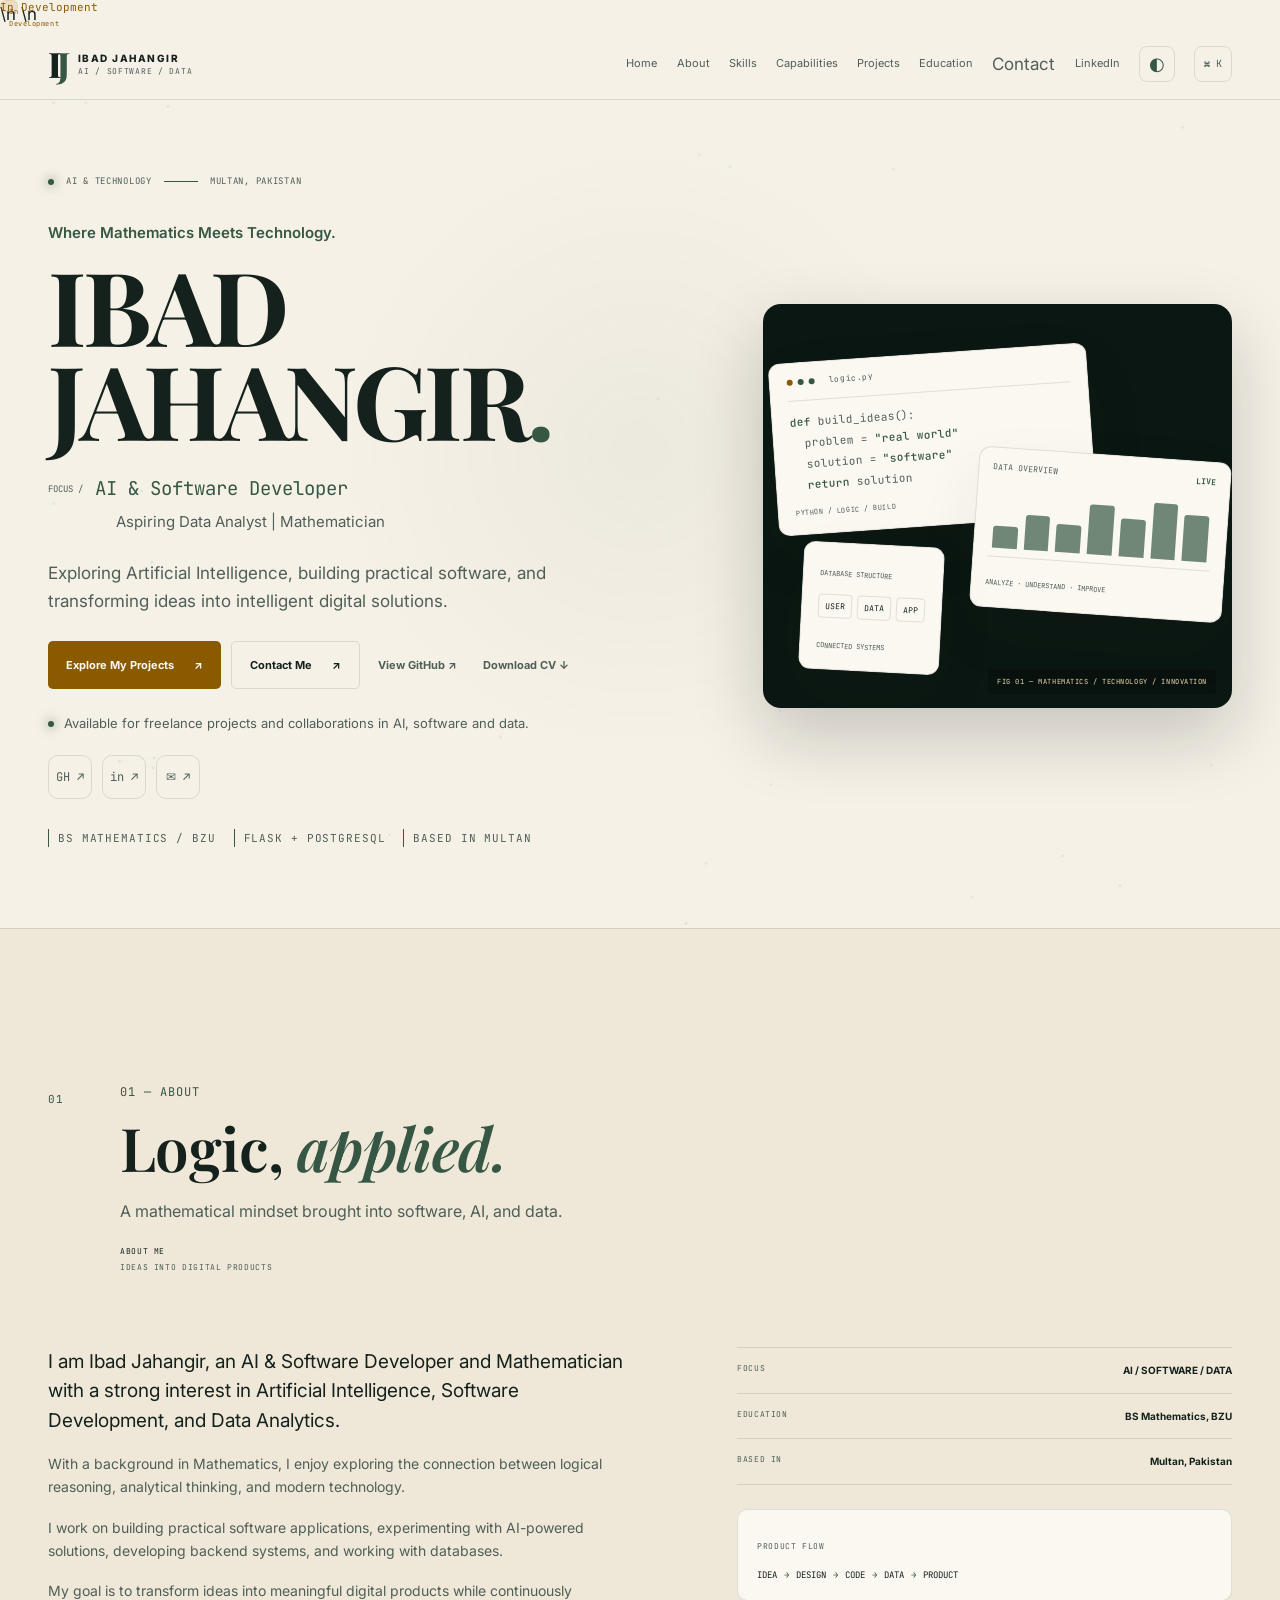
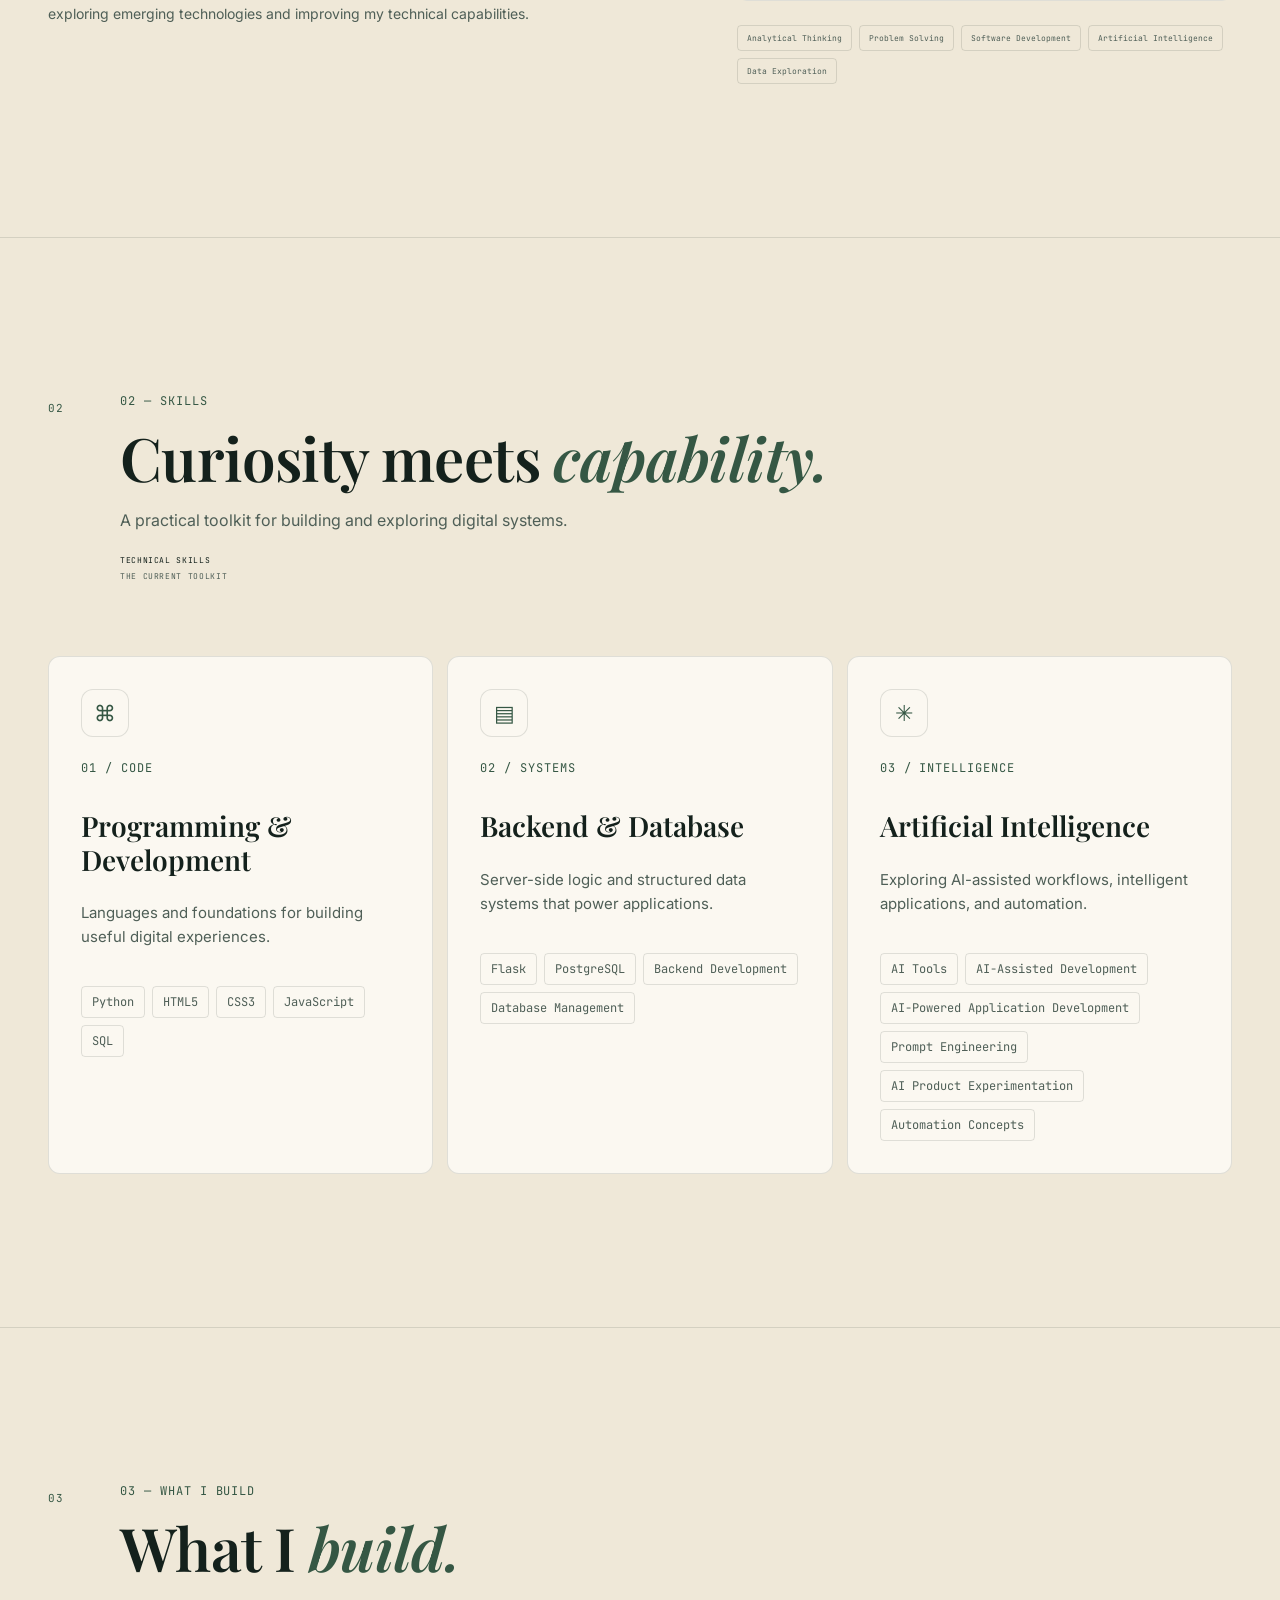
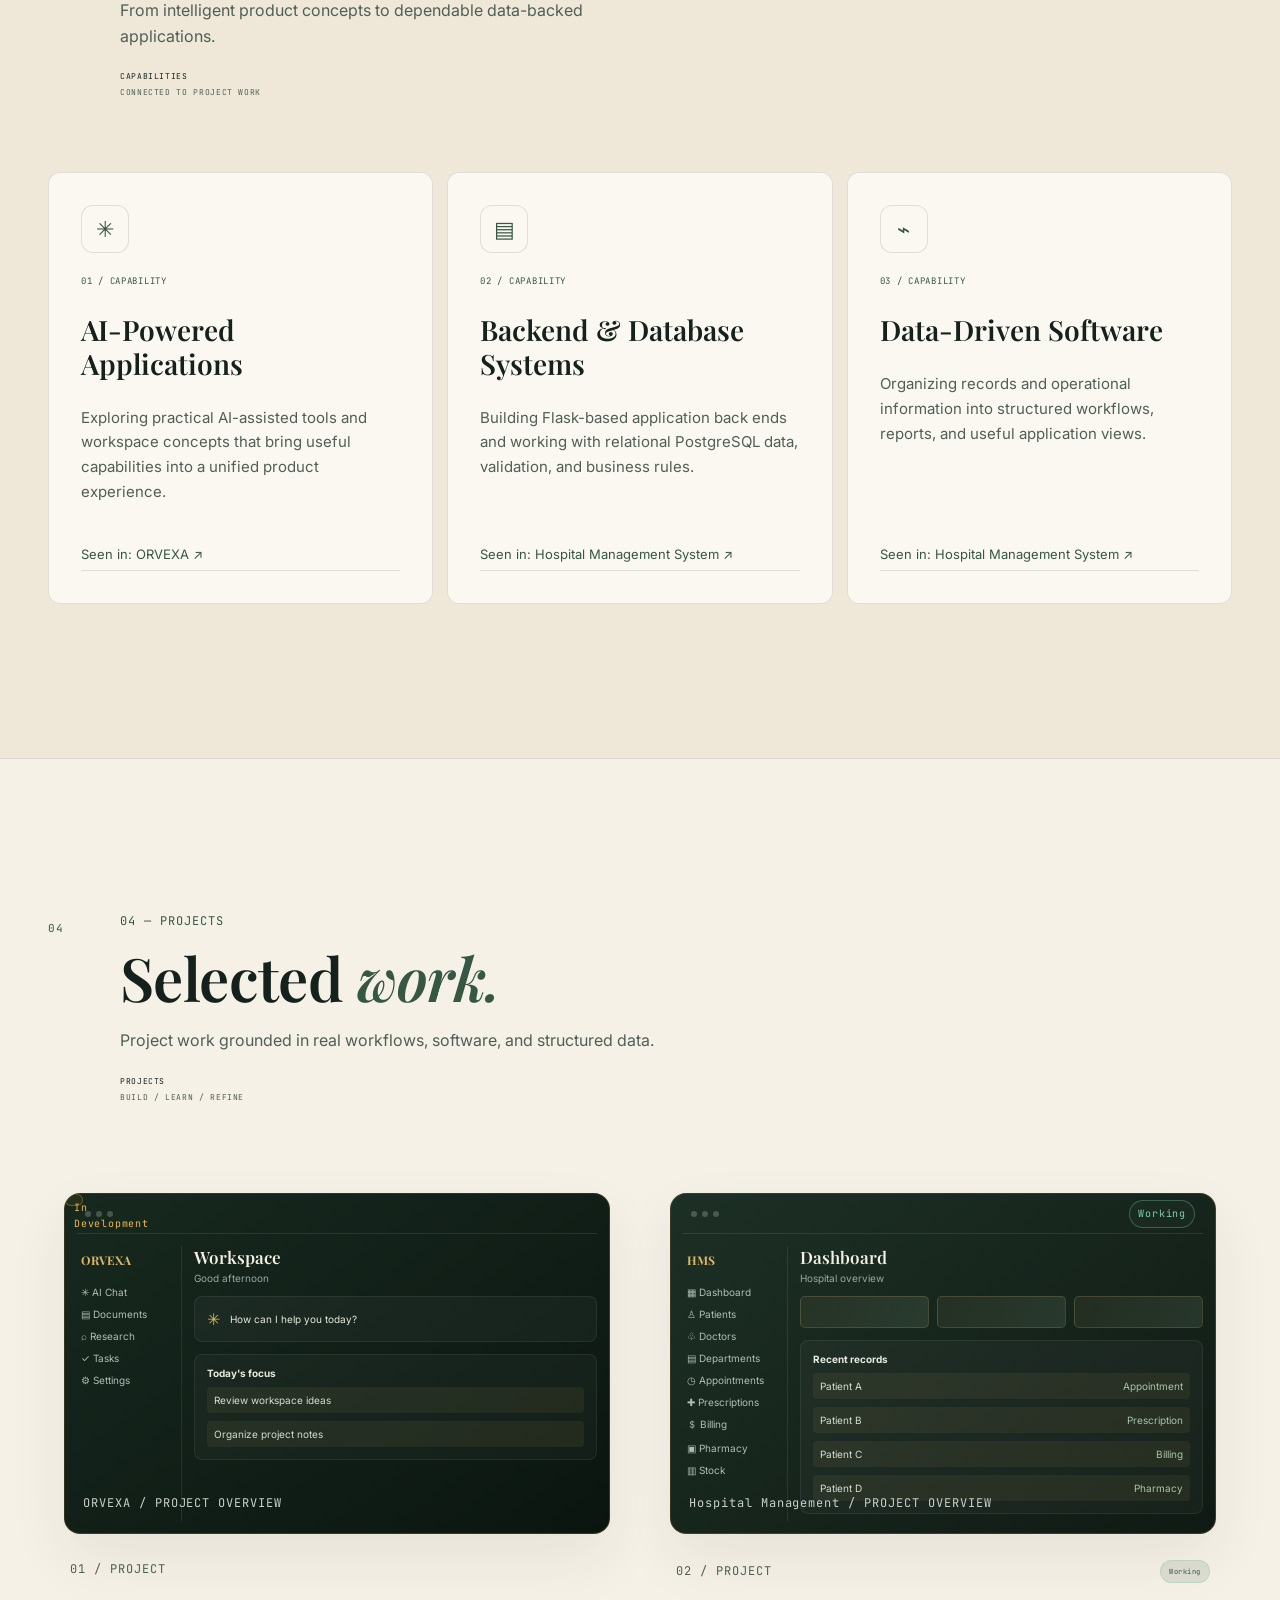
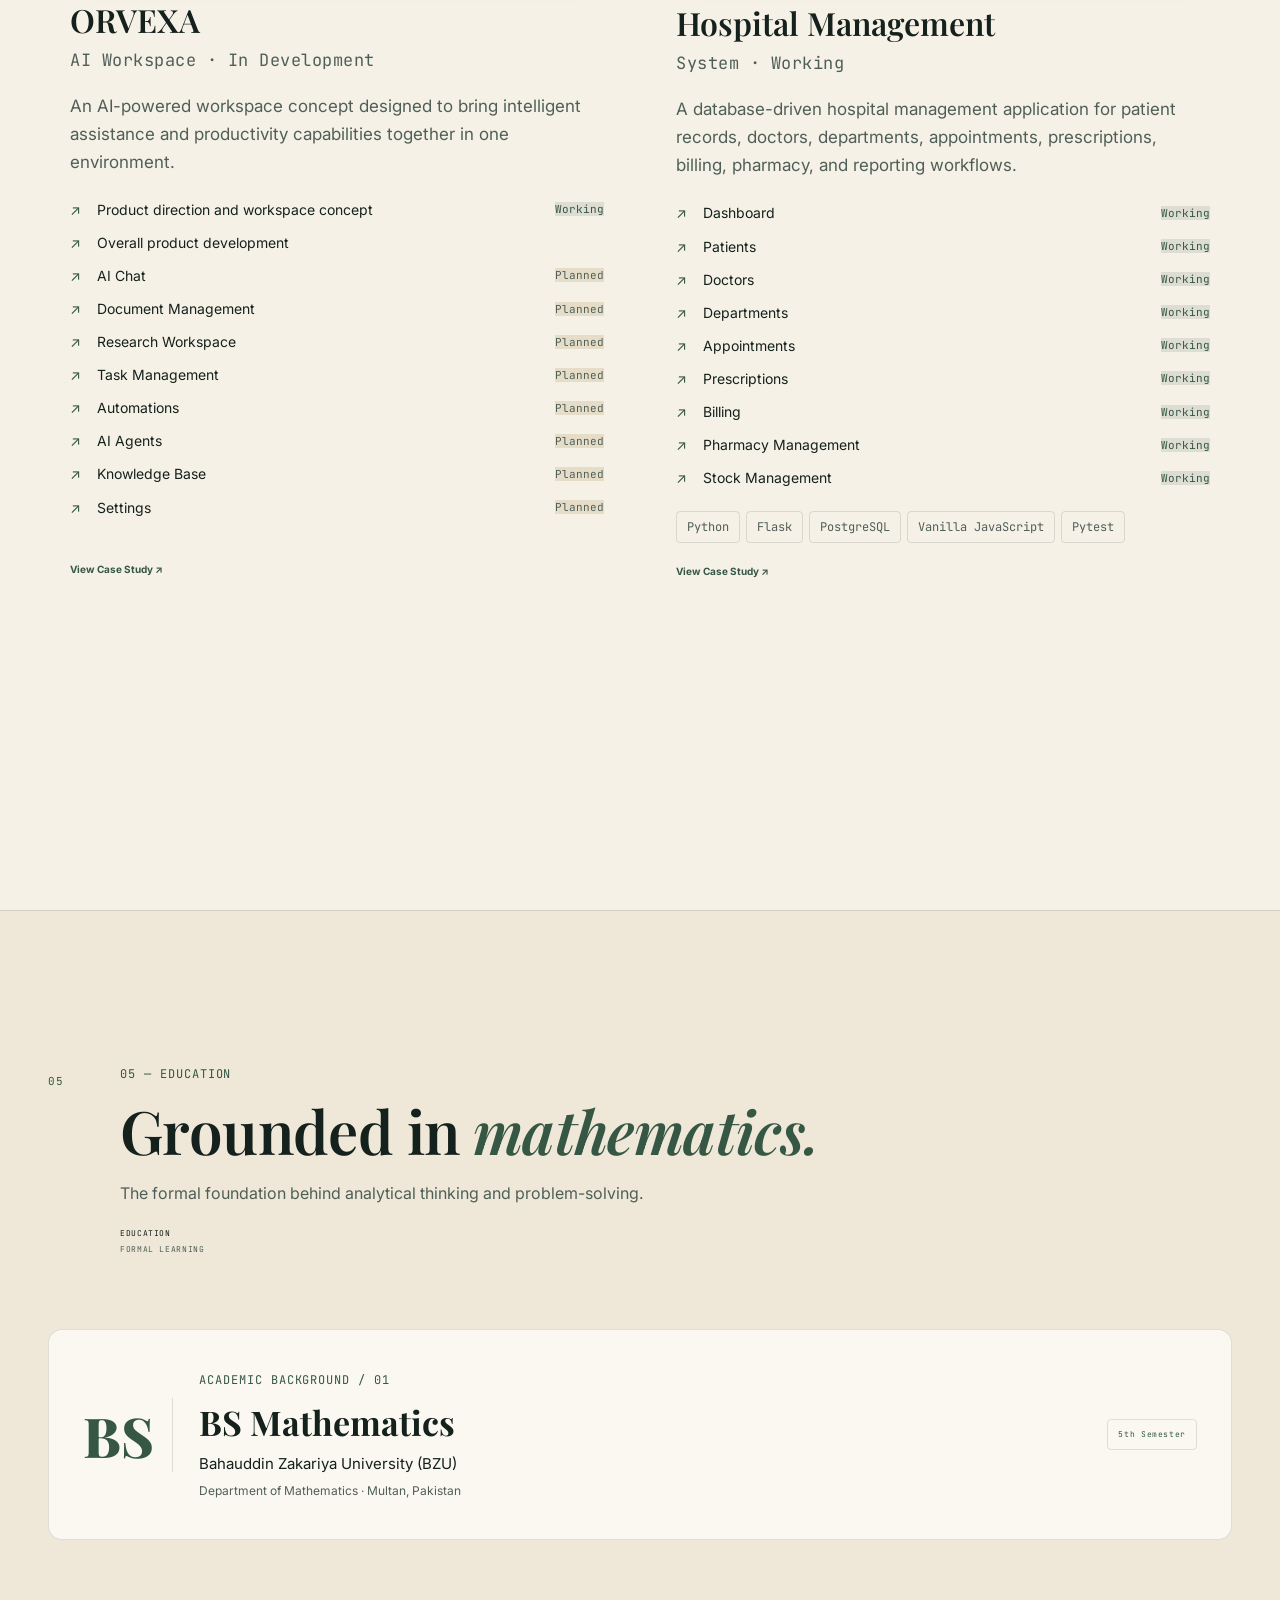
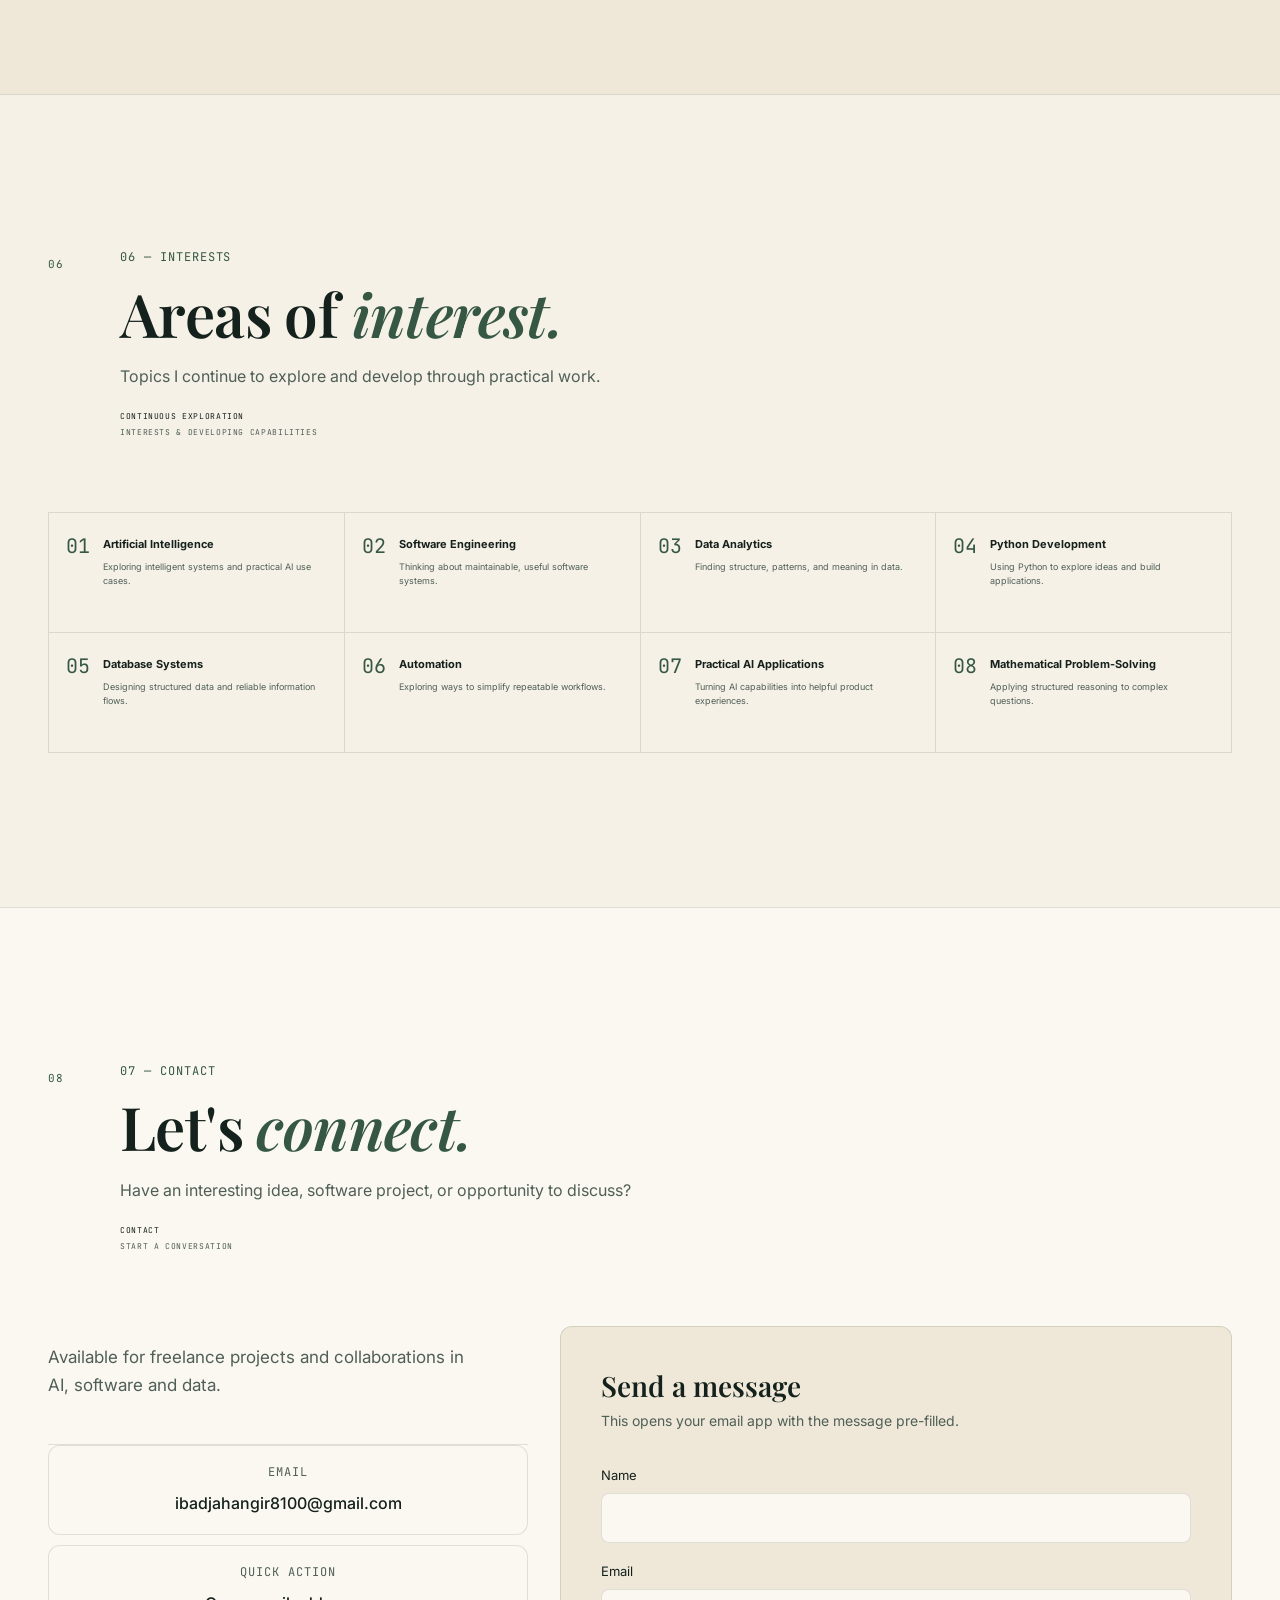
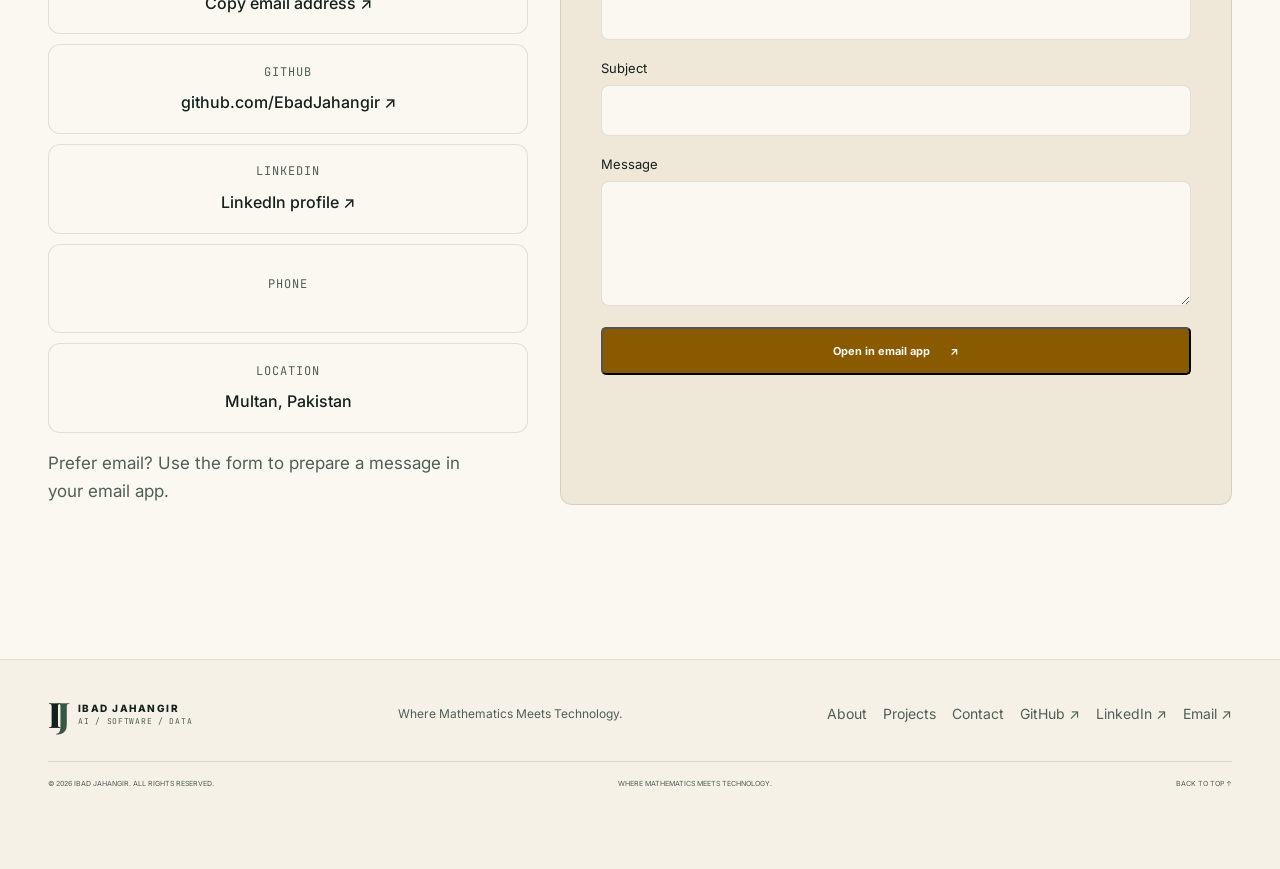
==== index.html @ 784a466c "Restore compact hero workspace panels" ====
<!doctype html>
<html lang="en" data-theme="light">
<head>
<meta charset="utf-8"><meta name="viewport" content="width=device-width,initial-scale=1">
<meta name="theme-color" content="#F6F1E7">\n<meta name="color-scheme" content="dark light"><link rel="canonical" href="https://ebadjahangir.github.io/Ibad-demo/"><meta name="description" content="Explore the portfolio of Ibad Jahangir, an AI & Software Developer, Aspiring Data Analyst, and Mathematician from Multan, Pakistan.">
<meta property="og:title" content="Ibad Jahangir | AI & Software Developer"><meta property="og:description" content="Building intelligent solutions, practical software, and meaningful digital experiences."><meta property="og:type" content="website"><meta property="og:image" content="assets/images/og-image.svg">
<meta name="twitter:card" content="summary_large_image"><meta name="twitter:title" content="Ibad Jahangir | AI & Software Developer"><meta name="twitter:description" content="Where Mathematics Meets Technology.">

<title>Ibad Jahangir | AI &amp; Software Developer</title><link rel="icon" type="image/svg+xml" href="assets/favicon/favicon.svg">
<link rel="preconnect" href="https://fonts.googleapis.com"><link rel="preconnect" href="https://fonts.gstatic.com" crossorigin>
<link href="https://fonts.googleapis.com/css2?family=Playfair+Display:ital,wght@0,600;0,700;1,600;1,700&family=Inter:wght@400;500;600;700&family=JetBrains+Mono:wght@400;500&display=swap" rel="stylesheet">
<script>try{document.documentElement.dataset.theme=localStorage.getItem('ij-theme-v2')||'light'}catch(e){}</script>\n<link rel="stylesheet" href="style.css"><script src="data.js" defer></script><script src="script.js" defer></script>

<script type="application/ld+json">{"@context":"https://schema.org","@type":"Person","name":"Ibad Jahangir","jobTitle":"AI & Software Developer","email":"mailto:ibadjahangir8100@gmail.com","address":{"@type":"PostalAddress","addressLocality":"Multan","addressCountry":"Pakistan"},"alumniOf":{"@type":"CollegeOrUniversity","name":"Bahauddin Zakariya University"},"sameAs":["https://github.com/EbadJahangir","https://www.linkedin.com/in/ibad-jahangir-a57148356"]}</script>
</head>
<body>
<a class="skip-link" href="#main">Skip to content</a><div class="progress" id="progress"></div>
<header class="site-header"><nav class="nav shell" aria-label="Main navigation">
<a class="brand" href="#home" aria-label="Ibad Jahangir home"><span class="brand-mark">I<span>J</span></span><span class="brand-name">IBAD JAHANGIR<small>AI / SOFTWARE / DATA</small></span></a>
<button class="menu-toggle" id="menuToggle" aria-expanded="false" aria-controls="navLinks" aria-label="Open navigation"><span></span><span></span></button>
<div class="nav-links" id="navLinks"><a href="#home">Home</a><a href="#about">About</a><a href="#skills">Skills</a><a href="#capabilities">Capabilities</a><a href="#projects">Projects</a><a href="#education">Education</a><a href="#contact">Contact</a><a href="#credentials" id="credentialsNav" hidden>Credentials</a><a href="#cv" id="cvNav" hidden>CV</a><button class="theme-toggle" id="themeToggle" aria-label="Switch color theme">◐</button><button class="command-hint" id="openPalette" aria-label="Open command palette">⌘ K</button></div>
</nav></header>
<main id="main">
<section class="hero section-shell" id="home"><canvas class="network-canvas" id="networkCanvas" aria-hidden="true"></canvas><div class="hero-copy reveal"><p class="eyebrow"><span class="status-dot"></span> AI &amp; TECHNOLOGY <i></i> MULTAN, PAKISTAN</p><p class="hero-kicker" data-profile="tagline"></p><h1>IBAD<br><span>JAHANGIR</span><b>.</b></h1><p class="hero-role"><span class="role-prefix">FOCUS /</span><span id="typedRole">AI &amp; Software Developer</span></p><p class="hero-sub" data-profile="supporting"></p><p class="hero-description" data-profile="description"></p>
<div class="hero-actions"><a class="btn btn-primary" href="#projects">Explore My Projects <span>↗</span></a><a class="btn btn-outline" href="#contact">Contact Me <span>↗</span></a><a class="btn btn-ghost" data-link="github" target="_blank" rel="noopener noreferrer">View GitHub ↗</a><a class="btn btn-ghost optional-cv" data-link="cv" download hidden>Download CV ↓</a></div>
<p class="availability-line"><span class="status-dot" aria-hidden="true"></span><span data-profile="availability"></span></p><div class="hero-social" aria-label="Social links"><a data-link="github" target="_blank" rel="noopener noreferrer" aria-label="GitHub">GH ↗</a><a data-link="linkedin" target="_blank" rel="noopener noreferrer" aria-label="LinkedIn">in ↗</a><a data-link="email" aria-label="Email">✉ ↗</a></div><div class="proof-row"><span>BS MATHEMATICS / BZU</span><span>FLASK + POSTGRESQL</span><span>BASED IN MULTAN</span></div></div>
<div class="hero-visual reveal" aria-label="Software, data and mathematics workspace">
 <div class="visual-orbit"></div>
 <div class="visual-code"><div class="window-bar"><i></i><i></i><i></i><span>logic.py</span></div><pre><b>def</b> build_ideas():
  problem = <b>"real world"</b>
  solution = <b>"software"</b>
  <b>return</b> solution</pre><div class="code-foot">PYTHON / LOGIC / BUILD</div></div>
 <div class="visual-dashboard"><div class="dash-head"><span>DATA OVERVIEW</span><b>LIVE</b></div><div class="dash-bars"><i></i><i></i><i></i><i></i><i></i><i></i><i></i></div><div class="dash-line"></div><small>ANALYZE · UNDERSTAND · IMPROVE</small></div>
 <div class="visual-schema"><span>DATABASE STRUCTURE</span><div><i>USER</i><i>DATA</i><i>APP</i></div><b>CONNECTED SYSTEMS</b></div>
 <div class="visual-caption">FIG 01 — MATHEMATICS / TECHNOLOGY / INNOVATION</div>
</div>
</section>
<section class="content-section" id="about"><div class="shell"><div class="section-head reveal"><span class="section-index">01</span><div><p class="section-label">01 — ABOUT</p><h2>Logic, <em>applied.</em></h2><p class="section-intro">A mathematical mindset brought into software, AI, and data.</p></div><p class="section-aside">ABOUT ME<br><span>IDEAS INTO DIGITAL PRODUCTS</span></p></div><div class="about-grid"><div class="about-copy reveal" id="aboutCopy"></div><aside class="about-side reveal"><div class="fact-list"><div><span>FOCUS</span><b>AI / SOFTWARE / DATA</b></div><div><span>EDUCATION</span><b>BS Mathematics, BZU</b></div><div><span>BASED IN</span><b>Multan, Pakistan</b></div></div><div class="pipeline"><span>PRODUCT FLOW</span><div>IDEA <i>→</i> DESIGN <i>→</i> CODE <i>→</i> DATA <i>→</i> PRODUCT</div></div><div class="chip-row"><span>Analytical Thinking</span><span>Problem Solving</span><span>Software Development</span><span>Artificial Intelligence</span><span>Data Exploration</span></div></aside></div></div></section>
<section class="content-section skills-section" id="skills"><div class="shell"><div class="section-head reveal"><span class="section-index">02</span><div><p class="section-label">02 — SKILLS</p><h2>Curiosity meets <em>capability.</em></h2><p class="section-intro">A practical toolkit for building and exploring digital systems.</p></div><p class="section-aside">TECHNICAL SKILLS<br><span>THE CURRENT TOOLKIT</span></p></div><div class="skills-grid" id="skillsGrid"></div></div></section>
<section class="content-section" id="capabilities"><div class="shell"><div class="section-head reveal"><span class="section-index">03</span><div><p class="section-label">03 — WHAT I BUILD</p><h2>What I <em>build.</em></h2><p class="section-intro">From intelligent product concepts to dependable data-backed applications.</p></div><p class="section-aside">CAPABILITIES<br><span>CONNECTED TO PROJECT WORK</span></p></div><div class="capability-grid" id="capabilityGrid"></div></div></section>
<section class="content-section projects-section" id="projects"><div class="shell"><div class="section-head reveal"><span class="section-index">04</span><div><p class="section-label">04 — PROJECTS</p><h2>Selected <em>work.</em></h2><p class="section-intro">Project work grounded in real workflows, software, and structured data.</p></div><p class="section-aside">PROJECTS<br><span>BUILD / LEARN / REFINE</span></p></div><div class="projects-list" id="projectsList"></div></div></section>
<section class="content-section education-section" id="education"><div class="shell"><div class="section-head reveal"><span class="section-index">05</span><div><p class="section-label">05 — EDUCATION</p><h2>Grounded in <em>mathematics.</em></h2><p class="section-intro">The formal foundation behind analytical thinking and problem-solving.</p></div><p class="section-aside">EDUCATION<br><span>FORMAL LEARNING</span></p></div><article class="education-card reveal" id="educationCard"></article></div></section>
<section class="content-section interests-section" id="interests"><div class="shell"><div class="section-head reveal"><span class="section-index">06</span><div><p class="section-label">06 — INTERESTS</p><h2>Areas of <em>interest.</em></h2><p class="section-intro">Topics I continue to explore and develop through practical work.</p></div><p class="section-aside">CONTINUOUS EXPLORATION<br><span>INTERESTS & DEVELOPING CAPABILITIES</span></p></div><div class="interest-grid" id="interestGrid"></div></div></section>
<section class="content-section cv-section" id="cv" hidden><div class="shell"><div class="section-head"><span class="section-index">07</span><div><p class="section-label">// CURRICULUM VITAE</p><h2>The full <em>record.</em></h2></div></div><div class="cv-card"><div class="cv-preview">IJ<span>.</span><small>CURRICULUM VITAE / PDF</small></div><div><p>Explore the full professional and academic record.</p><ul><li>Education and technical focus</li><li>Skills and project experience</li><li>Verified details only</li></ul><a class="btn btn-primary" href="assets/cv/Ibad_Jahangir_CV.pdf" download>Download CV (PDF) ↓</a> <a class="btn btn-outline" href="assets/cv/Ibad_Jahangir_CV.pdf" target="_blank" rel="noopener noreferrer">Open in new tab ↗</a></div></div></div></section><section class="content-section credentials-section" id="credentials" hidden><div class="shell"><div class="section-head"><span class="section-index">07</span><div><p class="section-label">// VERIFIED LEARNING</p><h2>Credentials &amp; <em>certificates.</em></h2></div></div><div id="credentialsGrid"></div></div></section>
<section class="contact-section" id="contact"><div class="shell"><div class="section-head reveal"><span class="section-index">08</span><div><p class="section-label">07 — CONTACT</p><h2>Let's <em>connect.</em></h2><p class="section-intro">Have an interesting idea, software project, or opportunity to discuss?</p></div><p class="section-aside">CONTACT<br><span>START A CONVERSATION</span></p></div><div class="contact-grid"><div class="contact-copy reveal"><p data-profile="availability"></p><div class="contact-links"><a class="contact-link" data-link="email"><span>EMAIL</span><b data-profile="email"></b></a><button class="contact-link" id="copyEmail"><span>QUICK ACTION</span><b>Copy email address ↗</b></button><a class="contact-link" data-link="github" target="_blank" rel="noopener noreferrer"><span>GITHUB</span><b>github.com/EbadJahangir ↗</b></a><a class="contact-link optional-linkedin" data-link="linkedin" target="_blank" rel="noopener noreferrer" hidden><span>LINKEDIN</span><b>LinkedIn profile ↗</b></a><a class="contact-link optional-phone" data-link="phone" hidden><span>PHONE</span><b data-profile="phone"></b></a></div></div><form class="message-form reveal" id="messageForm" novalidate><h3>Send a message</h3><p id="formHelper">This opens your email app with the message pre-filled.</p><div class="form-status" id="formStatus" role="status" aria-live="polite"></div><input name="_gotcha" tabindex="-1" autocomplete="off" aria-hidden="true" class="honeypot"><label>Name<input name="name" autocomplete="name" required></label><small class="field-error" data-error="name"></small><label>Email<input name="email" type="email" autocomplete="email" required></label><small class="field-error" data-error="email"></small><label>Subject<input name="subject" required></label><small class="field-error" data-error="subject"></small><label>Message<textarea name="message" rows="4" required></textarea></label><small class="field-error" data-error="message"></small><button class="btn btn-primary" type="submit">Open in email app <span>↗</span></button></form></div></div></section>
</main>
<footer class="footer"><div class="shell footer-top"><a class="brand" href="#home"><span class="brand-mark">I<span>J</span></span><span class="brand-name">IBAD JAHANGIR<small>AI / SOFTWARE / DATA</small></span></a><p data-profile="tagline"></p><div class="footer-nav"><a href="#about">About</a><a href="#projects">Projects</a><a href="#contact">Contact</a><a data-link="github" target="_blank" rel="noopener noreferrer">GitHub ↗</a><a data-link="linkedin" target="_blank" rel="noopener noreferrer">LinkedIn ↗</a><a data-link="email">Email ↗</a></div></div><div class="shell footer-bottom"><span>© <span id="year"></span> IBAD JAHANGIR. ALL RIGHTS RESERVED.</span><span>WHERE MATHEMATICS MEETS TECHNOLOGY.</span><a href="#home">BACK TO TOP ↑</a></div></footer>
<button class="back-top" id="backTop" aria-label="Back to top">↑</button><div class="toast" id="toast" role="status" aria-live="polite"></div>
<dialog class="case-dialog" id="caseDialog" aria-labelledby="dialogTitle"><button class="dialog-close" id="dialogClose" aria-label="Close case study">×</button><div class="dialog-content" id="dialogContent"></div></dialog>
<dialog class="gallery-dialog" id="galleryDialog" aria-label="Project screenshot gallery"><button class="dialog-close" id="galleryClose" aria-label="Close screenshot">×</button><img id="galleryImage" alt="Project screenshot enlarged"><p id="galleryCaption"></p></dialog><dialog class="palette" id="palette" aria-label="Command palette" aria-modal="true" role="dialog"><div class="palette-search"><span>⌕</span><input id="paletteInput" type="text" placeholder="Jump to a section or action..." autocomplete="off"><kbd>ESC</kbd></div><div class="palette-label">NAVIGATION</div><div id="paletteItems" class="palette-items" role="listbox" aria-label="Available commands"></div><div class="palette-foot">↑ ↓ TO NAVIGATE <span>ENTER TO SELECT</span></div></dialog>
</body></html>
---- style.css ----
/* DESIGN TOKENS — dark-first green-black + restrained gold */
:root{
 color-scheme:dark;
 --bg:#08100D;--surface-1:#0F1A15;--surface-2:#14211C;--surface-3:#1B2D26;
 --border-subtle:rgba(242,238,227,.08);--border-strong:rgba(242,238,227,.18);
 --text:#F2EEE3;--text-muted:#A3B0A8;--gold:#F2B84B;--gold-hover:#FFCB6B;--gold-deep:#C9922E;--gold-soft:rgba(242,184,75,.12);
 --mint:#7FD1AE;--mint-soft:rgba(127,209,174,.12);--danger:#E5786D;--on-gold:#0A100E;
 --bg-elevated:var(--surface-1);--surface:var(--surface-2);--muted:var(--text-muted);--accent:var(--gold);--accent-soft:var(--gold-hover);--border:var(--border-subtle);
 --display:'Playfair Display',Georgia,serif;--body:'Inter',Arial,sans-serif;--mono:'JetBrains Mono',monospace;
 --header:76px;--shadow:0 24px 70px rgba(0,0,0,.28);--ease:cubic-bezier(.2,.7,.2,1);--space-1:8px;--space-2:16px;--space-3:24px;--space-4:32px;--space-5:48px;--space-6:64px;
}
:root[data-theme=light]{
 color-scheme:light;--bg:#F6F1E7;--surface-1:#EFE8D8;--surface-2:#FBF8F1;--surface-3:#E6DDC8;
 --border-subtle:rgba(20,33,28,.12);--border-strong:rgba(20,33,28,.22);--text:#14211C;--text-muted:#4F5F57;
 --gold:#8A5A00;--gold-text:#8A5A00;--gold-hover:#A66C00;--gold-deep:#704900;--gold-soft:rgba(138,90,0,.12);
 --mint:#355744;--mint-soft:rgba(53,87,68,.12);--danger:#B3362B;--on-gold:#FBF8F1;
 --accent:#355744;--accent-soft:#8A5A00;--muted:var(--text-muted);--border:var(--border-subtle);--shadow:0 24px 60px rgba(48,39,24,.07);
}
*{box-sizing:border-box}html{scroll-behavior:smooth;scroll-padding-top:calc(var(--header) + 18px)}body{margin:0;background:var(--bg);color:var(--text);font:16px/1.65 var(--body);overflow-x:hidden;transition:background-color .25s var(--ease),color .25s var(--ease)}body:before{content:"";position:fixed;inset:0;z-index:-1;pointer-events:none;opacity:.18;background-image:radial-gradient(var(--muted) .65px,transparent .65px);background-size:22px 22px;mask-image:linear-gradient(90deg,transparent,#000 25%,#000 75%,transparent)}a{color:inherit;text-decoration:none}button,input,textarea{font:inherit;color:inherit}button{cursor:pointer}::selection{background:var(--gold-soft);color:var(--text)}a:focus-visible,button:focus-visible,input:focus-visible,textarea:focus-visible,[tabindex]:focus-visible{outline:2px solid var(--accent);outline-offset:4px}.shell{width:min(1160px,calc(100% - 56px));margin-inline:auto}.section-shell{width:min(1280px,calc(100% - 56px));margin-inline:auto}.mono,.eyebrow,.section-label,.section-index,.section-aside,.proof-row,.window-bar,.code-foot,.visual-caption,.skill-code,.project-meta,.status,.education-meta,.contact-link>span,.palette-label,.palette-foot,.fact-list span,.pipeline>span{font-family:var(--mono);letter-spacing:.08em}.progress{position:fixed;z-index:120;top:0;left:0;height:2px;width:0;background:var(--accent)}.skip-link{position:fixed;z-index:200;top:8px;left:8px;padding:10px 14px;background:var(--accent);color:#111;transform:translateY(-150%)}.skip-link:focus{transform:none}
.site-header{height:var(--header);position:sticky;top:0;z-index:50;background:color-mix(in srgb,var(--bg) 88%,transparent);backdrop-filter:blur(18px);border-bottom:1px solid var(--border)}.nav{height:100%;display:flex;align-items:center;justify-content:space-between}.brand{display:flex;align-items:center;gap:12px}.brand-mark{font:800 35px/.9 var(--display);letter-spacing:-.13em}.brand-mark span{color:var(--accent)}.brand-name{font-size:10px;font-weight:800;letter-spacing:.15em;line-height:1.5}.brand-name small{display:block;color:var(--muted);font:8px var(--mono);letter-spacing:.09em}.nav-links{display:flex;align-items:center;gap:clamp(10px,1.5vw,22px)}.nav-links>a{font-size:11px;color:var(--muted);position:relative}.nav-links>a:hover,.nav-links>a.active{color:var(--text)}.nav-links>a.active:after{content:"";position:absolute;bottom:-9px;left:0;width:100%;height:1px;background:var(--accent)}.theme-toggle,.command-hint{border:1px solid var(--border);background:transparent;border-radius:8px;min-width:36px;height:36px}.theme-toggle{font-size:18px;color:var(--accent)}.command-hint{font:10px var(--mono);padding:0 9px;color:var(--muted)}.menu-toggle{display:none}
.hero{min-height:calc(100svh - var(--header));display:grid;grid-template-columns:1fr .95fr;align-items:center;gap:4%;padding-block:76px 64px;position:relative}.hero-copy{max-width:650px;position:relative;z-index:2}.eyebrow{display:flex;align-items:center;gap:12px;color:var(--muted);font-size:9px}.eyebrow i{width:34px;height:1px;background:var(--accent)}.status-dot{width:6px;height:6px;border-radius:50%;background:var(--mint);box-shadow:0 0 12px var(--mint)}.hero-kicker{color:var(--accent);font-size:15px;font-weight:600;margin:32px 0 12px}.hero h1{font:800 clamp(76px,9.5vw,132px)/.82 var(--display);letter-spacing:-.075em;margin:0 0 30px}.hero h1 span{color:var(--muted)}.hero h1 b{color:var(--accent)}.hero-role{display:flex;gap:12px;font:clamp(14px,1.5vw,19px) var(--mono);margin:0}.role-prefix{font-size:9px;color:var(--muted);align-self:center}.hero-role #typedRole{color:var(--accent)}.hero-sub{margin:9px 0 0 68px;color:var(--muted);font-size:13px}.hero-description{max-width:490px;color:var(--muted);font-size:15px;margin:24px 0 26px}.hero-actions{display:flex;align-items:center;gap:10px;flex-wrap:wrap}.btn{display:inline-flex;align-items:center;justify-content:center;gap:20px;min-height:48px;padding:0 18px;border-radius:5px;font-size:11px;font-weight:700;transition:transform .2s,background .2s,border .2s}.btn:hover{transform:translateY(-3px)}.btn-primary{background:var(--accent);color:#171810}.btn-primary:hover{background:var(--accent-soft)}.btn-outline{border:1px solid var(--border)}.btn-outline:hover{border-color:var(--accent)}.btn-ghost{color:var(--muted);padding-inline:8px}.proof-row{display:flex;gap:16px;flex-wrap:wrap;margin-top:58px;color:var(--muted);font-size:8px}.proof-row span{border-left:1px solid var(--accent);padding-left:9px}
.hero-visual{min-height:490px;position:relative;display:grid;place-items:center;isolation:isolate}.hero-visual:before{content:"";position:absolute;inset:8%;z-index:-1;background:radial-gradient(circle at 55% 45%,color-mix(in srgb,var(--accent) 12%,transparent),transparent 65%);filter:blur(12px)}.visual-orbit{position:absolute;inset:7%;border:1px solid var(--border);border-radius:50%;transform:rotate(-17deg) scaleY(.72)}.visual-code,.visual-dashboard,.visual-schema,.visual-ai{position:absolute;border:1px solid var(--border);background:var(--surface);box-shadow:var(--shadow);border-radius:12px}.visual-code{width:68%;left:2%;top:12%;padding:0 17px 16px;transform:rotate(-4deg)}.window-bar{height:38px;display:flex;align-items:center;gap:5px;border-bottom:1px solid var(--border);font-size:8px;color:var(--muted)}.window-bar i{width:6px;height:6px;border-radius:50%;background:var(--accent-soft)}.window-bar i:nth-child(2){background:var(--accent)}.window-bar i:nth-child(3){background:var(--mint)}.window-bar span{margin-left:9px}.visual-code pre{font:11px/1.9 var(--mono);color:var(--muted);white-space:pre-wrap}.visual-code pre b{color:var(--accent);font-weight:500}.code-foot{font-size:7px;color:var(--muted)}.visual-dashboard{width:54%;right:1%;top:37%;padding:14px;background:var(--surface-2);transform:rotate(4deg)}.dash-head{display:flex;justify-content:space-between;font:8px var(--mono);color:var(--muted)}.dash-head b{color:var(--accent)}.dash-bars{height:76px;display:flex;align-items:end;gap:7px;padding:12px 4px 0}.dash-bars i{flex:1;background:var(--accent);opacity:.7;border-radius:3px 3px 0 0}.dash-bars i:nth-child(1){height:35%}.dash-bars i:nth-child(2){height:55%}.dash-bars i:nth-child(3){height:44%}.dash-bars i:nth-child(4){height:78%}.dash-bars i:nth-child(5){height:60%}.dash-bars i:nth-child(6){height:88%}.dash-bars i:nth-child(7){height:72%}.dash-line{height:1px;background:var(--border);margin:8px 0}.visual-dashboard small{font:7px var(--mono);color:var(--muted)}.visual-schema{left:8%;bottom:9%;padding:13px 16px;transform:rotate(3deg)}.visual-schema>span,.visual-schema>b{font:7px var(--mono);color:var(--muted)}.visual-schema div{display:flex;gap:5px;margin:10px 0}.visual-schema i{font:8px var(--mono);font-style:normal;padding:6px;background:var(--surface-2);border:1px solid var(--border);border-radius:4px}.visual-ai{right:4%;bottom:9%;display:flex;align-items:center;gap:10px;padding:12px 15px;transform:rotate(-3deg)}.visual-ai>span{display:grid;place-items:center;width:30px;height:30px;background:var(--accent);color:#111;border-radius:9px}.visual-ai b,.visual-ai small{display:block}.visual-ai b{font-size:9px}.visual-ai small{font-size:7px;color:var(--muted)}.visual-monogram{position:absolute;z-index:-1;font:800 clamp(110px,18vw,220px)/1 var(--display);letter-spacing:-.14em;color:color-mix(in srgb,var(--text) 8%,transparent)}.visual-monogram span{color:var(--accent)}.profile-photo{position:absolute;z-index:3;right:8%;top:7%;width:112px;height:112px;object-fit:cover;border-radius:50%;border:3px solid var(--accent);box-shadow:var(--shadow)}.visual-caption{position:absolute;bottom:0;right:3%;font-size:7px;color:var(--muted)}
.content-section{padding:112px 0;border-top:1px solid var(--border)}.section-head{display:grid;grid-template-columns:52px 1fr auto;gap:20px;align-items:start;margin-bottom:52px}.section-index{font-size:11px;color:var(--accent);padding-top:7px}.section-label{font-size:9px;color:var(--accent);margin:0 0 15px}.section-head h2{font:700 clamp(40px,5.6vw,70px)/1.02 var(--display);letter-spacing:-.055em;margin:0}.section-head h2 em{font-style:normal;color:var(--accent)}.section-aside{text-align:right;font-size:8px;line-height:2;padding-top:7px}.section-aside span{color:var(--muted)}.about-grid{display:grid;grid-template-columns:1fr .85fr;gap:9%;align-items:start}.about-copy{max-width:620px}.about-copy p{font-size:14px;color:var(--muted);margin:0 0 17px}.about-copy p:first-child{font-size:19px;line-height:1.55;color:var(--text)}.about-side{display:grid;gap:24px}.fact-list{border-top:1px solid var(--border)}.fact-list div{display:flex;justify-content:space-between;gap:15px;padding:14px 0;border-bottom:1px solid var(--border)}.fact-list span{font-size:8px;color:var(--muted)}.fact-list b{font-size:10px}.pipeline{background:var(--surface);border:1px solid var(--border);padding:19px;border-radius:10px}.pipeline>span{font-size:8px;color:var(--muted)}.pipeline div{margin-top:12px;font:9px var(--mono);display:flex;gap:7px;flex-wrap:wrap}.pipeline i{font-style:normal;color:var(--accent)}.chip-row{display:flex;flex-wrap:wrap;gap:7px}.chip-row span,.skill-tags span,.project-tags span{font:8px var(--mono);border:1px solid var(--border);padding:7px 9px;border-radius:4px;color:var(--muted)}
.skills-section,.education-section{background:var(--bg-elevated)}.skills-grid{display:grid;grid-template-columns:repeat(3,1fr);gap:14px}.skill-card{background:var(--surface);border:1px solid var(--border);border-radius:12px;padding:26px;min-height:290px;transition:transform .25s,border-color .25s}.skill-card:hover,.capability-card:hover{transform:translateY(-5px);border-color:color-mix(in srgb,var(--accent) 55%,var(--border))}.skill-code{font-size:8px;color:var(--accent)}.skill-card h3{font:700 26px/1.15 var(--display);margin:30px 0 10px}.skill-card p,.capability-card p{font-size:12px;color:var(--muted)}.skill-tags{display:flex;flex-wrap:wrap;gap:7px;margin-top:22px}.skill-tags span{font-size:8px;padding:6px 8px}
.capability-grid{display:grid;grid-template-columns:repeat(3,1fr);gap:14px}.capability-card{padding:25px;background:var(--surface);border:1px solid var(--border);border-radius:12px;transition:.25s}.capability-card .cap-number{font:9px var(--mono);color:var(--accent)}.capability-card h3{font:700 24px/1.15 var(--display);margin:26px 0 10px}.capability-card a{display:inline-flex;gap:8px;margin-top:18px;font-size:10px;color:var(--accent);border-bottom:1px solid var(--border);padding-bottom:5px}
.projects-list{display:grid;gap:26px}.project-block{display:grid;grid-template-columns:1fr 1fr;gap:34px;align-items:center;padding:18px;border:1px solid var(--border);border-radius:16px;background:var(--surface)}.project-block:nth-child(even) .project-art{order:2}.project-art{min-height:310px;position:relative;overflow:hidden;border-radius:10px;background:linear-gradient(145deg,#1b3025,#0c1511);color:#f2eee3;padding:22px;display:grid;place-items:center}.project-art.hospital{background:linear-gradient(145deg,#29382c,#111b15)}.art-ui{width:85%;padding:18px;background:#f5f1e7;color:#18251d;border-radius:8px;box-shadow:0 18px 55px #0006;transform:rotate(-2deg)}.art-ui-top{display:flex;justify-content:space-between;font:8px var(--mono);border-bottom:1px solid #d9d8cc;padding-bottom:12px}.art-ui-grid{display:grid;grid-template-columns:repeat(3,1fr);gap:8px;margin:15px 0}.art-ui-grid i{height:44px;background:#e5e9df;border-radius:4px}.art-ui-grid i:nth-child(2){background:#f0e1bd}.art-ui-lines{display:grid;gap:7px}.art-ui-lines i{height:5px;width:88%;background:#d9ded4}.art-ui-lines i:nth-child(2){width:65%}.art-ui-lines i:nth-child(3){width:76%}.art-label{position:absolute;bottom:14px;left:18px;font:8px var(--mono);letter-spacing:.12em;color:#c9d1c8}.project-content{padding:18px 16px}.project-meta{display:flex;justify-content:space-between;gap:12px;align-items:center;font-size:8px;color:var(--muted)}.status{font-size:7px;padding:5px 8px;border:1px solid var(--border);border-radius:20px}.status.progress{color:var(--accent);border-color:#f2b84b55}.status.built{color:var(--mint);border-color:#7fd1ae55}.project-content h3{font:700 clamp(27px,3vw,38px)/1.08 var(--display);margin:22px 0 4px}.project-subtitle{font-size:13px;color:var(--accent);margin:0 0 14px}.project-content>p{font-size:12px;color:var(--muted)}.project-tags{display:flex;flex-wrap:wrap;gap:6px;margin:18px 0}.project-tags span{font-size:7px}.project-actions{display:flex;gap:15px;align-items:center;flex-wrap:wrap;margin-top:20px}.text-action{border:0;background:none;color:var(--accent);font-size:10px;font-weight:700;padding:0}.text-action:hover{text-decoration:underline}.education-card{display:grid;grid-template-columns:90px 1fr auto;align-items:center;gap:26px;padding:34px;background:var(--surface);border:1px solid var(--border);border-radius:14px}.edu-mark{font:800 55px var(--display);color:var(--accent);border-right:1px solid var(--border)}.education-card h3{font:700 34px var(--display);margin:7px 0}.education-card p{margin:4px 0;color:var(--muted);font-size:12px}.education-card .edu-institution{color:var(--text);font-size:15px}.education-meta{font-size:8px;color:var(--accent);border:1px solid var(--border);padding:8px 10px;border-radius:4px}.interest-grid{display:grid;grid-template-columns:repeat(4,1fr);border-top:1px solid var(--border);border-left:1px solid var(--border)}.interest-item{display:flex;gap:13px;padding:20px 17px;border-right:1px solid var(--border);border-bottom:1px solid var(--border);min-height:120px;transition:background .2s}.interest-item:hover,.interest-item:focus-within{background:var(--surface)}.interest-item>span{font:20px var(--mono);color:var(--accent)}.interest-item h3{font-size:11px;margin:2px 0 6px}.interest-item p{font-size:9px;color:var(--muted);margin:0}
.contact-section{padding:100px 0;background:var(--surface);border-block:1px solid var(--border)}.contact-grid{display:grid;grid-template-columns:1fr .8fr;gap:10%;align-items:start}.contact-copy>p{max-width:440px;color:var(--muted);font-size:14px}.contact-links{border-top:1px solid var(--border);margin-top:28px}.contact-link{display:flex;justify-content:space-between;align-items:center;gap:12px;width:100%;padding:16px 0;border:0;border-bottom:1px solid var(--border);background:none;text-align:left}.contact-link>span{font-size:8px;color:var(--muted)}.contact-link b{font-size:11px;font-weight:600}.contact-link:hover b{color:var(--accent)}.message-form{background:var(--bg-elevated);border:1px solid var(--border);border-radius:12px;padding:25px}.message-form h3{font:700 24px var(--display);margin:0}.message-form>p{font-size:10px;color:var(--muted);margin:5px 0 20px}.message-form label{display:block;font-size:10px;margin:13px 0 5px}.message-form input,.message-form textarea{display:block;width:100%;margin-top:6px;padding:11px 12px;border:1px solid var(--border);border-radius:5px;background:var(--surface);font-size:12px;resize:vertical}.message-form input:focus,.message-form textarea:focus{border-color:var(--accent);outline:1px solid var(--accent)}.field-error{display:block;color:#d87964;font-size:9px;min-height:0}.field-error:not(:empty){margin-top:3px}.message-form button{margin-top:16px}
.footer{padding:32px 0 18px}.footer-top{display:flex;align-items:center;justify-content:space-between;gap:18px;padding-bottom:25px;border-bottom:1px solid var(--border)}.footer-top>p{font-size:12px;color:var(--muted)}.footer-nav{display:flex;gap:17px;font-size:10px;color:var(--muted)}.footer-nav a:hover{color:var(--accent)}.footer-bottom{display:flex;justify-content:space-between;gap:14px;padding-top:16px;font-size:7px;color:var(--muted)}.back-top{position:fixed;right:22px;bottom:22px;width:42px;height:42px;border:1px solid var(--border);background:var(--surface);color:var(--accent);z-index:30;opacity:0;visibility:hidden;transition:.2s}.back-top.visible{opacity:1;visibility:visible}.toast{position:fixed;bottom:24px;left:50%;transform:translate(-50%,15px);padding:11px 17px;background:var(--accent);color:#111;font:10px var(--mono);z-index:120;opacity:0;visibility:hidden;transition:.2s}.toast.show{opacity:1;visibility:visible;transform:translate(-50%,0)}
.case-dialog,.palette{border:1px solid var(--border);background:var(--bg-elevated);color:var(--text);box-shadow:var(--shadow);padding:0;max-width:min(720px,calc(100% - 28px));width:100%;max-height:88vh;border-radius:14px}.case-dialog::backdrop,.palette::backdrop{background:#000b;backdrop-filter:blur(6px)}.dialog-content{padding:38px;overflow:auto}.dialog-close{position:absolute;right:16px;top:9px;border:0;background:none;font-size:28px;color:var(--muted)}.dialog-content h2{font:700 38px var(--display);margin:0 0 10px}.dialog-content h3{font:700 17px var(--display);margin:24px 0 6px}.dialog-content p,.dialog-content li{font-size:12px;color:var(--muted)}.dialog-content ul{padding-left:19px}.dialog-status{font:8px var(--mono);color:var(--accent);text-transform:uppercase}.dialog-actions{display:flex;gap:15px;margin-top:24px}.dialog-actions a{font-size:10px;color:var(--accent)}.palette{max-width:520px;margin-top:14vh}.palette-search{display:flex;align-items:center;gap:12px;padding:17px;border-bottom:1px solid var(--border);color:var(--accent)}.palette-search input{flex:1;min-width:0;background:none;border:0;outline:0;color:var(--text);font:12px var(--body)}.palette-search kbd{font:8px var(--mono);border:1px solid var(--border);padding:4px 6px;color:var(--muted)}.palette-label{font-size:8px;color:var(--muted);padding:14px 17px 6px}.palette-items{padding:0 8px 8px}.palette-item{width:100%;display:flex;justify-content:space-between;padding:11px 10px;border:0;background:none;text-align:left;font-size:11px}.palette-item:hover,.palette-item.selected{background:var(--surface);color:var(--accent)}.palette-item small{font:8px var(--mono);color:var(--muted)}.palette-foot{border-top:1px solid var(--border);padding:10px 17px;display:flex;justify-content:space-between;color:var(--muted);font-size:7px}
.reveal{opacity:0;transform:translateY(18px);transition:opacity .65s ease,transform .65s ease}.reveal.is-visible{opacity:1;transform:none}
@media(max-width:1050px){.nav-links{gap:10px}.nav-links>a{font-size:9px}.hero{grid-template-columns:1fr .8fr}.hero-visual{min-height:410px}.interest-grid{grid-template-columns:repeat(2,1fr)}}
@media(max-width:780px){:root{--header:68px}.shell,.section-shell{width:calc(100% - 38px)}.menu-toggle{display:flex;flex-direction:column;gap:6px;justify-content:center;width:42px;height:42px;border:1px solid var(--border);background:none;border-radius:6px}.menu-toggle span{width:17px;height:1px;background:var(--text);margin:auto}.menu-toggle[aria-expanded=true] span:first-child{transform:translateY(3.5px) rotate(45deg)}.menu-toggle[aria-expanded=true] span:last-child{transform:translateY(-3.5px) rotate(-45deg)}.nav-links{position:fixed;top:var(--header);left:0;right:0;background:var(--bg-elevated);border-bottom:1px solid var(--border);padding:18px 22px;display:flex;flex-direction:column;align-items:stretch;gap:0;opacity:0;visibility:hidden;transform:translateY(-8px);transition:.2s}.nav-links.open{opacity:1;visibility:visible;transform:none}.nav-links>a{font-size:13px;padding:11px 3px;border-bottom:1px solid var(--border)}.nav-links>a.active:after{display:none}.theme-toggle,.command-hint{margin-top:10px;width:100%;height:42px}.hero{grid-template-columns:1fr;padding-block:65px 40px}.hero h1{font-size:clamp(76px,16vw,120px)}.hero-visual{width:min(100%,520px);justify-self:center;min-height:420px}.proof-row{margin-top:36px}.content-section{padding:82px 0}.section-head{grid-template-columns:34px 1fr;gap:12px;margin-bottom:36px}.section-aside{grid-column:2;text-align:left}.about-grid,.contact-grid{grid-template-columns:1fr;gap:35px}.skills-grid,.capability-grid{grid-template-columns:1fr}.skill-card{min-height:0}.project-block{grid-template-columns:1fr;gap:12px}.project-block:nth-child(even) .project-art{order:0}.project-art{min-height:280px}.education-card{grid-template-columns:62px 1fr;padding:23px 18px;gap:16px}.edu-mark{font-size:40px}.education-meta{grid-column:2;justify-self:start}.contact-section{padding:78px 0}.footer-top{flex-wrap:wrap}.footer-top>p{width:100%;order:3;margin:0}.footer-nav{flex-wrap:wrap}.footer-bottom{flex-wrap:wrap}}
@media(max-width:480px){.shell,.section-shell{width:calc(100% - 32px)}.brand-mark{font-size:30px}.brand-name{font-size:9px}.hero h1{font-size:18vw}.hero-role{font-size:13px;flex-wrap:wrap}.hero-sub{margin-left:0}.hero-actions{gap:7px}.btn{min-height:44px;padding:0 12px;font-size:10px}.proof-row{font-size:7px;gap:9px}.hero-visual{min-height:350px}.visual-code{width:78%;left:0}.visual-dashboard{width:58%;right:0}.visual-schema{left:0}.visual-ai{right:0}.section-head h2{font-size:40px}.interest-grid{grid-template-columns:1fr}.interest-item{min-height:90px}.education-card{grid-template-columns:1fr}.edu-mark{border:0;border-bottom:1px solid var(--border);padding-bottom:8px}.education-meta{grid-column:1}.fact-list div{flex-direction:column;gap:4px}.contact-link{align-items:flex-start;flex-direction:column}.footer-nav{gap:12px}.footer-bottom{font-size:6px}.dialog-content{padding:30px 22px}.dialog-content h2{font-size:31px}}
@media(prefers-reduced-motion:reduce){*,*::before,*::after{scroll-behavior:auto!important;animation-duration:.01ms!important;animation-iteration-count:1!important;transition-duration:.01ms!important}.reveal{opacity:1;transform:none}}


/* v5 refinements */
.cv-card{display:grid;grid-template-columns:minmax(240px,5fr) minmax(0,7fr);gap:clamp(24px,5vw,64px);align-items:center;padding:clamp(24px,4vw,40px);border:1px solid var(--border);border-radius:18px;background:var(--surface)}
.cv-preview{aspect-ratio:4/3;display:grid;place-content:center;gap:8px;border:1px solid var(--border);border-radius:14px;background:linear-gradient(145deg,var(--surface-2),var(--bg));font:800 clamp(64px,8vw,100px) 'Bricolage Grotesque';color:var(--accent);text-align:center}
.cv-preview small{font:12px 'JetBrains Mono';letter-spacing:.1em;color:var(--text-muted)}
.cv-card p,.cv-card li{color:var(--text-muted);line-height:1.7}.cv-card ul{padding-left:20px;margin:20px 0 28px}.contact-note{font-size:14px;color:var(--text-muted);line-height:1.6;margin:16px 0 0}.location-card{cursor:default}.location-card:hover{transform:none}
@media(max-width:700px){.cv-card{grid-template-columns:1fr}.cv-preview{max-height:240px}}

/* FINAL BUILD PROMPT — refined editorial system */
:root{--display:'Playfair Display',Georgia,serif;--body:'Inter',Arial,sans-serif;--header:72px}
body{font-size:17px;line-height:1.65}
.shell{width:min(1200px,calc(100% - clamp(40px,10vw,96px)))}
.section-shell{width:min(1280px,calc(100% - clamp(40px,10vw,96px)))}
.content-section,.contact-section{padding-block:clamp(96px,12vw,160px);border-top:1px solid var(--border)}
.content-section:nth-of-type(even){background:var(--bg-elevated)}
.section-head{grid-template-columns:52px 1fr;row-gap:0;margin-bottom:64px}
.section-head .section-aside{grid-column:2;text-align:left;margin-top:12px}
.section-head h2{font:600 clamp(36px,5vw,60px)/1.12 var(--display);letter-spacing:-.01em}
.section-head h2 em{font-style:italic;color:var(--accent)}
.section-label{font-size:12px;letter-spacing:.08em;margin-bottom:12px!important}
.section-intro{font-size:16px;color:var(--muted);max-width:56ch;line-height:1.65;margin:16px 0 0}
.hero{min-height:calc(100svh - var(--header));grid-template-columns:7fr 5fr;gap:5%;padding-block:56px 72px;isolation:isolate}
.hero h1{font:700 clamp(56px,8vw,112px)/.92 var(--display);letter-spacing:-.035em}
.hero h1 span{color:var(--text)}
.hero h1 b{color:var(--accent)}
.hero-description{max-width:52ch;font-size:17px;line-height:1.65}
.hero-kicker{font-size:15px}.hero-sub{font-size:15px;color:var(--muted)}
.availability-line{display:flex;gap:10px;align-items:flex-start;color:var(--muted);font-size:13px;max-width:62ch;margin:24px 0 0}
.availability-line .status-dot{flex:none;margin-top:8px}
.hero-social{display:flex;gap:10px;margin-top:20px}.hero-social a{display:grid;place-items:center;min-width:44px;height:44px;border:1px solid var(--border);border-radius:10px;font:12px var(--mono);color:var(--muted);transition:.2s}.hero-social a:hover{color:var(--accent);border-color:var(--accent);transform:translateY(-2px)}
.hero-visual{min-height:500px}.visual-monogram{font:700 104px var(--display);letter-spacing:-.06em}
.network-canvas{position:absolute;inset:0;width:100%;height:100%;z-index:-1;pointer-events:none;opacity:.65}
.proof-row{font-size:11px;gap:18px;flex-wrap:wrap;margin-top:30px}
.skills-grid{grid-template-columns:repeat(3,minmax(0,1fr));align-items:stretch}
.skill-card{height:100%;min-height:310px;padding:32px;display:flex;flex-direction:column}
.skill-card h3{font:600 28px/1.2 var(--display)}
.skill-card p{font-size:15px;line-height:1.6}
.skill-tags span,.project-tags span{font-size:12px;padding:7px 10px}
.capability-grid{grid-template-columns:repeat(3,minmax(0,1fr));align-items:stretch}
.capability-card{height:100%;min-height:280px;padding:32px;display:flex;flex-direction:column}
.capability-card h3{font:600 28px/1.2 var(--display)}
.capability-card p{font-size:15px;line-height:1.65}
.capability-card>a{margin-top:auto;padding-top:24px;font-size:13px}
.project-block{grid-template-columns:5fr 7fr;gap:clamp(28px,5vw,64px);padding:0;border:0;border-radius:0;background:transparent;margin-bottom:clamp(100px,12vw,160px);align-items:center}
.project-block:last-child{margin-bottom:0}
.project-block.project-reverse .project-content{order:2}.project-block.project-reverse .project-art{order:1}
.project-content{padding:0}.project-meta{font-size:12px}
.project-content h3{font:600 40px/1.12 var(--display);margin:22px 0 8px}
.project-subtitle{font:12px var(--mono);letter-spacing:.03em;color:var(--accent);margin-bottom:18px}
.project-content>p{font-size:17px;line-height:1.65}
.project-features{list-style:none;padding:0;margin:22px 0;display:grid;gap:10px}
.project-features li{display:grid;grid-template-columns:18px 1fr auto;align-items:center;gap:9px;font-size:14px;color:var(--text)}
.feature-check{color:var(--mint)}.feature-status{font:11px var(--mono);white-space:nowrap;color:var(--muted)}.feature-status.built{color:var(--mint)}.feature-status.progress{color:var(--accent)}
.project-art{min-height:0;aspect-ratio:16/10;padding:0;background:linear-gradient(145deg,#1b3025,#0c1511);border:1px solid #7fd1ae20;border-radius:16px;display:block;box-shadow:var(--shadow);transition:transform .35s,border-color .35s;transform-style:preserve-3d}
.project-art:hover{transform:perspective(1000px) rotateY(-2deg) rotateX(1deg);border-color:#7fd1ae55}
.project-block.project-reverse .project-art:hover{transform:perspective(1000px) rotateY(2deg) rotateX(1deg)}
.art-browser{height:100%;padding:12px;display:flex;flex-direction:column}
.art-browser-bar{height:28px;display:flex;align-items:center;justify-content:space-between;padding:0 8px 10px;border-bottom:1px solid #ffffff18}
.art-browser-bar>span{display:flex;gap:5px}.art-browser-bar i{width:6px;height:6px;border-radius:50%;background:#ffffff35}
.art-browser-bar .status{font-size:10px}.art-browser-bar .status.progress{color:#f2b84b}.art-browser-bar .status.built{color:#7fd1ae}
.mock-interface{display:grid;grid-template-columns:120px 1fr;gap:12px;flex:1;min-height:0;padding-top:12px;color:#dce8df;font:11px Inter, sans-serif}
.mock-sidebar{display:flex;flex-direction:column;gap:10px;border-right:1px solid #ffffff15;padding:6px 10px 0 4px;color:#9aa89f;font-size:10px}
.mock-sidebar>b{color:#f2b84b;font:700 12px var(--display);margin-bottom:8px}.mock-sidebar span{white-space:nowrap}
.mock-main{min-width:0;display:flex;flex-direction:column;gap:12px}
.mock-title{font:600 17px var(--display);color:#f2eee3}.mock-title small{display:block;font:10px Inter;color:#9aa89f;margin-top:4px}
.mock-chat{display:flex;gap:10px;align-items:center;padding:12px;background:#ffffff09;border:1px solid #ffffff12;border-radius:8px;font-size:10px}
.mock-chat i{color:#f2b84b;font-style:normal;font-size:16px}.mock-task,.mock-table{display:grid;gap:8px;padding:12px;background:#ffffff08;border:1px solid #ffffff12;border-radius:8px;font-size:10px}.mock-task span,.mock-table span{padding:7px;background:#ffffff08;border-radius:4px;color:#aab9ae}.mock-table span{display:flex;justify-content:space-between;gap:4px}.mock-table i{font-style:normal;color:#7fd1ae}.mock-stats{display:grid;grid-template-columns:repeat(3,1fr);gap:8px}.mock-stats i{height:32px;border:1px solid #ffffff14;border-radius:5px;background:linear-gradient(120deg,#ffffff08,#7fd1ae20)}
.art-label{font:12px var(--mono);letter-spacing:.08em;bottom:10px}
.contact-grid{align-items:stretch;grid-template-columns:5fr 7fr;gap:32px}
.contact-copy{display:flex;flex-direction:column}.contact-copy>p{font-size:17px;line-height:1.65}
.contact-links{display:flex;flex:1;flex-direction:column;gap:10px}
.contact-link{flex:1;min-height:82px;padding:18px 20px;display:flex;flex-direction:column;justify-content:center;gap:7px;border:1px solid var(--border);border-radius:12px;background:var(--surface);transition:border-color .2s,transform .2s}
.contact-link:hover{border-color:var(--accent);transform:translateY(-2px)}
.contact-link>span{font-size:12px}.contact-link>b{font-size:16px;font-weight:500}
.message-form{padding:clamp(24px,4vw,40px);height:100%;display:flex;flex-direction:column}
.message-form h3{font:600 28px var(--display)}.message-form>p{font-size:14px;color:var(--muted)}
.message-form label{font-size:13px}.message-form input,.message-form textarea{font-size:15px;padding:12px 14px;border-radius:8px}
.form-status{font-size:13px;color:var(--mint);min-height:0}.honeypot{position:absolute!important;left:-10000px!important;width:1px!important;height:1px!important;opacity:0!important}
.footer-top{grid-template-columns:1fr 1fr 1fr;align-items:center}.footer-nav{display:flex;flex-wrap:wrap;gap:16px;justify-content:flex-end}.footer-nav a{font-size:14px}
.back-top{bottom:24px;right:24px}.footer{padding-bottom:80px}
@media(max-width:1000px){.nav-links{gap:12px}.nav-links>a{font-size:10px}.hero{grid-template-columns:1fr 1fr}.project-block{gap:30px}.mock-interface{grid-template-columns:90px 1fr}.mock-sidebar{font-size:9px}}
@media(max-width:760px){.hero{grid-template-columns:1fr;min-height:auto;padding-block:64px}.hero-visual{min-height:380px;max-width:520px;width:100%;margin:20px auto 0}.skills-grid,.capability-grid{grid-template-columns:1fr}.skill-card,.capability-card{min-height:0}.project-block,.project-block.project-reverse{grid-template-columns:1fr;gap:28px}.project-block.project-reverse .project-content,.project-block.project-reverse .project-art{order:initial}.project-art{order:-1;aspect-ratio:16/10}.contact-grid{grid-template-columns:1fr}.section-head{grid-template-columns:34px 1fr}.section-head .section-aside{grid-column:2}.footer-top{grid-template-columns:1fr;gap:20px}.footer-nav{justify-content:flex-start}.proof-row{font-size:10px}}
@media(max-width:480px){.shell,.section-shell{width:calc(100% - 40px)}.hero h1{font-size:clamp(56px,15vw,80px)}.hero-visual{min-height:310px}.visual-code{left:0;width:78%}.visual-dashboard{right:0;width:62%}.visual-schema{left:0}.visual-ai{right:0}.project-content h3{font-size:34px}.mock-interface{grid-template-columns:72px 1fr;gap:8px}.mock-sidebar{padding-right:5px;font-size:8px}.mock-sidebar span{white-space:normal}.mock-title{font-size:14px}.mock-table span{font-size:8px}.feature-status{font-size:10px}.project-features li{font-size:13px}}
@media(prefers-reduced-motion:reduce){*,*::before,*::after{animation-duration:.01ms!important;animation-iteration-count:1!important;scroll-behavior:auto!important;transition-duration:.01ms!important}}

/* Focused cursor glow (desktop pointer only) */
@media(pointer:fine) and (prefers-reduced-motion:no-preference){body:after{content:"";position:fixed;inset:0;pointer-events:none;z-index:0;background:radial-gradient(420px circle at var(--pointer-x,50%) var(--pointer-y,50%),color-mix(in srgb,var(--accent) 5%,transparent),transparent 72%)}.site-header,.hero,.content-section,.contact-section,.footer{position:relative;z-index:1}}
.nav-links>a[href="#contact"]{border:1px solid var(--accent);color:var(--accent);padding:8px 14px;border-radius:24px;font-size:12px}
.nav-links>a[href="#contact"]:after{display:none}
.nav-links>a[href="#contact"]:hover{background:color-mix(in srgb,var(--accent) 10%,transparent)}
.skill-icon,.cap-icon{display:grid;place-items:center;width:48px;height:48px;border-radius:12px;background:var(--surface-2);border:1px solid var(--border);color:var(--accent);font-size:22px;margin-bottom:22px}
.skill-code{font-size:12px}.cap-number{font:12px var(--mono);letter-spacing:.08em;color:var(--accent)}
@media(max-width:760px){.nav-links>a[href="#contact"]{width:fit-content}.contact-links{gap:8px}}

.gallery-dialog{width:min(1100px,calc(100% - 32px));max-width:none;border:1px solid var(--border);border-radius:16px;background:var(--surface);color:var(--text);padding:24px;box-shadow:var(--shadow)}
.gallery-dialog::backdrop{background:#050806d9;backdrop-filter:blur(8px)}
.gallery-dialog img{display:block;width:100%;max-height:78vh;object-fit:contain;border-radius:8px}
.gallery-dialog p{font:12px var(--mono);color:var(--muted);margin:14px 0 0}
.project-shot{width:100%;height:100%;border:0;background:transparent;padding:0;display:flex;flex-direction:column;align-items:center;justify-content:center;gap:10px;overflow:hidden;color:#f2eee3}
.project-shot img{width:100%;height:100%;max-height:100%;object-fit:cover}
.project-shot span{font:11px var(--mono);letter-spacing:.08em}

/* Refined interaction + accessibility pass */
:where(a,button,input,textarea,[tabindex]):focus-visible{outline:2px solid var(--gold);outline-offset:4px;box-shadow:0 0 0 4px var(--gold-soft)}
.btn-primary{background:var(--gold);color:var(--on-gold)}.btn-primary:hover{background:var(--gold-hover)}
.status.built,.feature-status.built{color:var(--mint);background:var(--mint-soft)}
.status.progress,.feature-status.progress{color:var(--gold);background:var(--gold-soft)}
.status.planned,.feature-status.planned{color:var(--text-muted);background:var(--surface-3)}
html{scrollbar-color:var(--gold-deep) var(--surface-1);scrollbar-width:thin}
::-webkit-scrollbar{width:10px}::-webkit-scrollbar-track{background:var(--surface-1)}::-webkit-scrollbar-thumb{background:var(--gold-deep);border:3px solid var(--surface-1);border-radius:99px}
@media (hover:hover) and (pointer:fine){.skill-card:hover,.capability-card:hover,.interest-item:hover{border-color:var(--gold-soft);box-shadow:0 16px 40px rgba(0,0,0,.12);transform:translateY(-3px)}}
@media(prefers-reduced-motion:reduce){*,*::before,*::after{animation-duration:.01ms!important;animation-iteration-count:1!important;scroll-behavior:auto!important;transition-duration:.01ms!important}}

/* Motion accents: intentionally quiet and reduced-motion safe */
@keyframes statusPulse{0%,100%{box-shadow:0 0 0 0 var(--mint-soft)}50%{box-shadow:0 0 0 6px transparent}}
.availability-line .status-dot{animation:statusPulse 2.6s ease-out infinite}
.hero-visual .visual-code{animation:floatCode 8s ease-in-out infinite}
.hero-visual .visual-ai{animation:floatCard 7s ease-in-out infinite}
@keyframes floatCode{0%,100%{transform:translateY(0)}50%{transform:translateY(-5px)}}
@keyframes floatCard{0%,100%{transform:translateY(0)}50%{transform:translateY(4px)}}
.field-error{display:block;color:var(--danger);font-size:12px;min-height:0}
input[aria-invalid=true],textarea[aria-invalid=true]{border-color:var(--danger)}
@media(prefers-reduced-motion:reduce){.availability-line .status-dot,.hero-visual .visual-code,.hero-visual .visual-ai{animation:none}}


/* Custom forest-green and gold hero artwork */
.hero-visual{min-height:0;aspect-ratio:1.16/1;max-height:650px;border-radius:18px;overflow:hidden;background:#0b1712;box-shadow:0 28px 70px rgba(8,16,13,.2)}
.hero-visual:before{display:none}
.hero-art-image{display:block;width:100%;height:100%;object-fit:cover;object-position:center;border-radius:inherit}
.hero-visual .visual-caption{z-index:2;right:16px;bottom:14px;color:#ead9ae;background:rgba(8,16,13,.62);padding:7px 9px;border-radius:4px;font-size:7px}
@media(max-width:760px){.hero-visual{aspect-ratio:1.12/1;max-height:440px;width:100%}}
/* Contact navigation has no permanently selected ring; show a cue only on interaction. */
.nav-links>a[href="#contact"]{outline:none;box-shadow:none;border:0;border-radius:0;background:transparent}
.nav-links>a[href="#contact"].active:after{display:none}
.nav-links>a[href="#contact"]:hover:after,.nav-links>a[href="#contact"]:focus-visible:after{content:"";display:block;position:absolute;left:0;bottom:-9px;width:100%;height:1px;background:var(--accent)}

/* Refined project previews and navigation */
.project-art{background:linear-gradient(145deg,#17291f,#0b1510)!important;border-color:#8a6a2a55!important}
.project-art.hospital{background:linear-gradient(145deg,#1d3025,#101a14)!important}
.mock-interface{color:#e5eadf}
.mock-sidebar{color:#b1bdb3}
.mock-sidebar>b{color:#d8b66b}
.mock-title{color:#f5f0e5}
.mock-chat i{color:#d8b66b}
.mock-task span,.mock-table span{background:#d8b66b12;color:#d5ddd5}
.mock-table i{color:#a7c4a9}
.mock-stats i{background:linear-gradient(120deg,#d8b66b12,#8eae9028);border-color:#d8b66b30}
.nav-links>a[href="#contact"]{border:0!important;border-radius:0!important;padding:0!important;background:transparent!important;box-shadow:none!important;color:var(--muted)!important;font-size:inherit!important}
.nav-links>a[href="#contact"]:hover,.nav-links>a[href="#contact"]:focus-visible{color:var(--text)!important}
.nav-links>a[href="#contact"]:after{display:none!important}
.nav-links>a[href="#contact"]:hover:after,.nav-links>a[href="#contact"]:focus-visible:after{display:block!important;content:"";position:absolute;left:0;bottom:-9px;width:100%;height:1px;background:var(--accent)}
.hero-art-image{object-fit:contain!important;object-position:center!important;width:94%!important;height:94%!important}
@media(max-width:760px){
 .nav-links>a[href="#contact"]{width:fit-content!important;padding:11px 3px!important}
 .nav-links>a[href="#contact"]:hover:after,.nav-links>a[href="#contact"]:focus-visible:after{display:none!important}
 .mock-interface{grid-template-columns:80px minmax(0,1fr);gap:8px}
 .mock-sidebar{font-size:8px;gap:8px}
}

/* Project cards: side-by-side on desktop, stacked on mobile */
.projects-list{grid-template-columns:repeat(2,minmax(0,1fr))!important;align-items:stretch;gap:28px}
.projects-list>.project-block{display:flex!important;flex-direction:column!important;align-items:stretch!important;gap:18px!important;min-width:0;padding:16px!important}
.projects-list>.project-block .project-art{order:0!important;width:100%;min-height:250px;aspect-ratio:16/10;flex:none}
.projects-list>.project-block .project-content{order:1!important;padding:8px 6px 10px!important;width:100%;min-width:0}
.projects-list>.project-block .project-content h3{font-size:clamp(25px,2.5vw,34px)}
.projects-list>.project-block .mock-interface{grid-template-columns:105px minmax(0,1fr)}
@media(max-width:760px){
 .projects-list{grid-template-columns:minmax(0,1fr)!important;gap:24px}
 .projects-list>.project-block .project-art{min-height:230px}
 .projects-list>.project-block .mock-interface{grid-template-columns:80px minmax(0,1fr)}
}
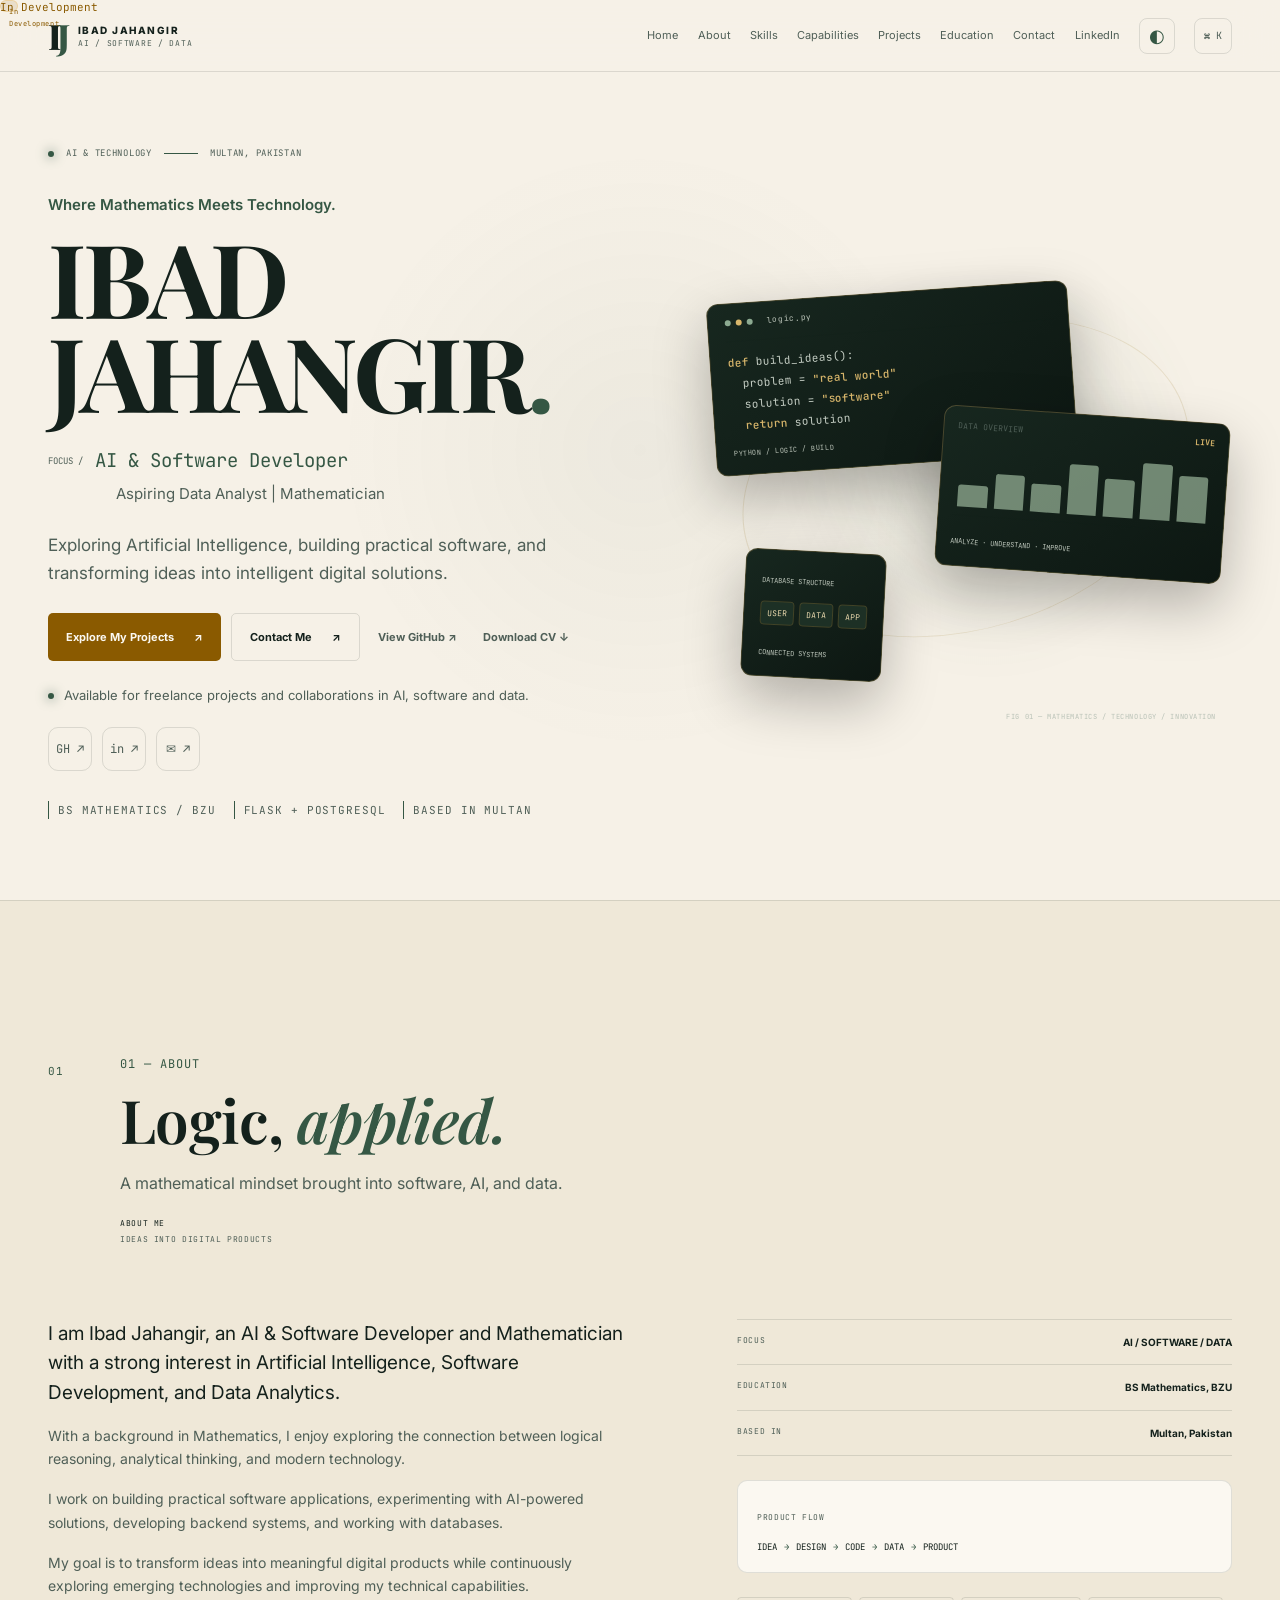
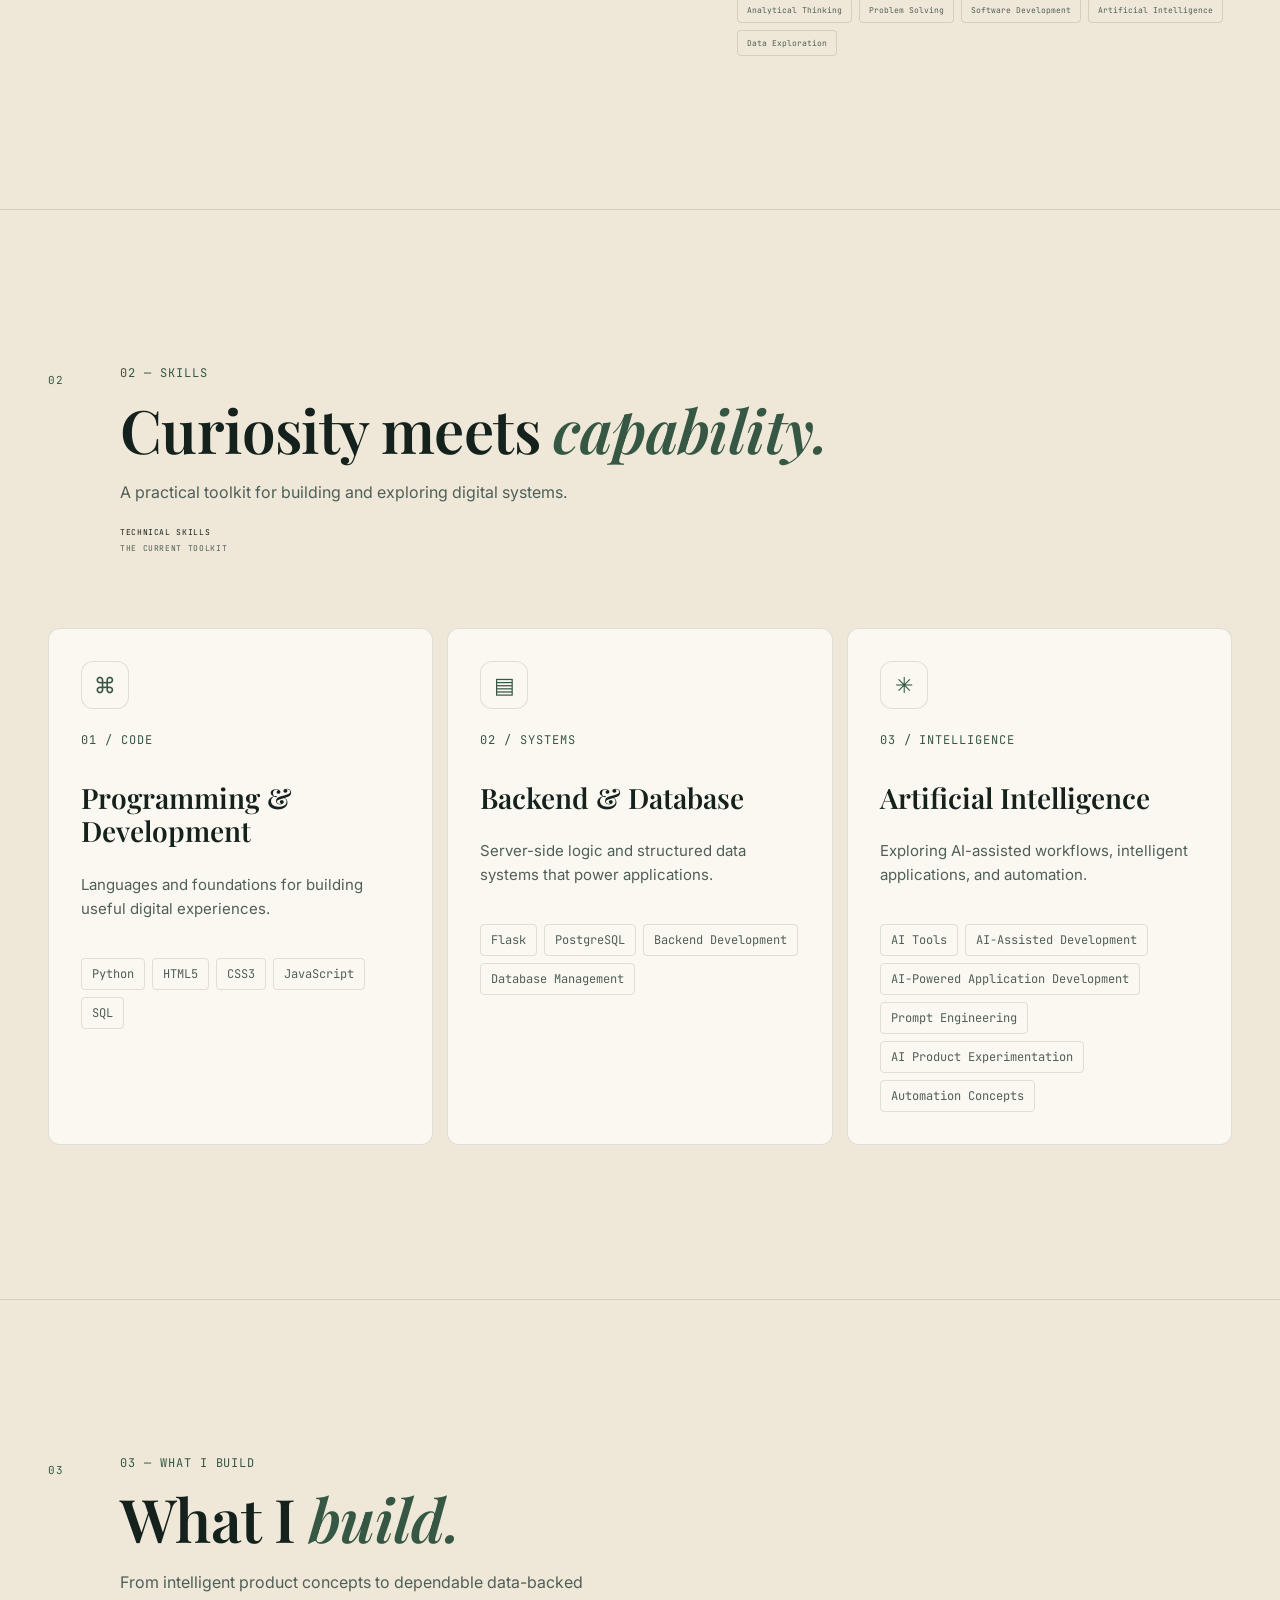
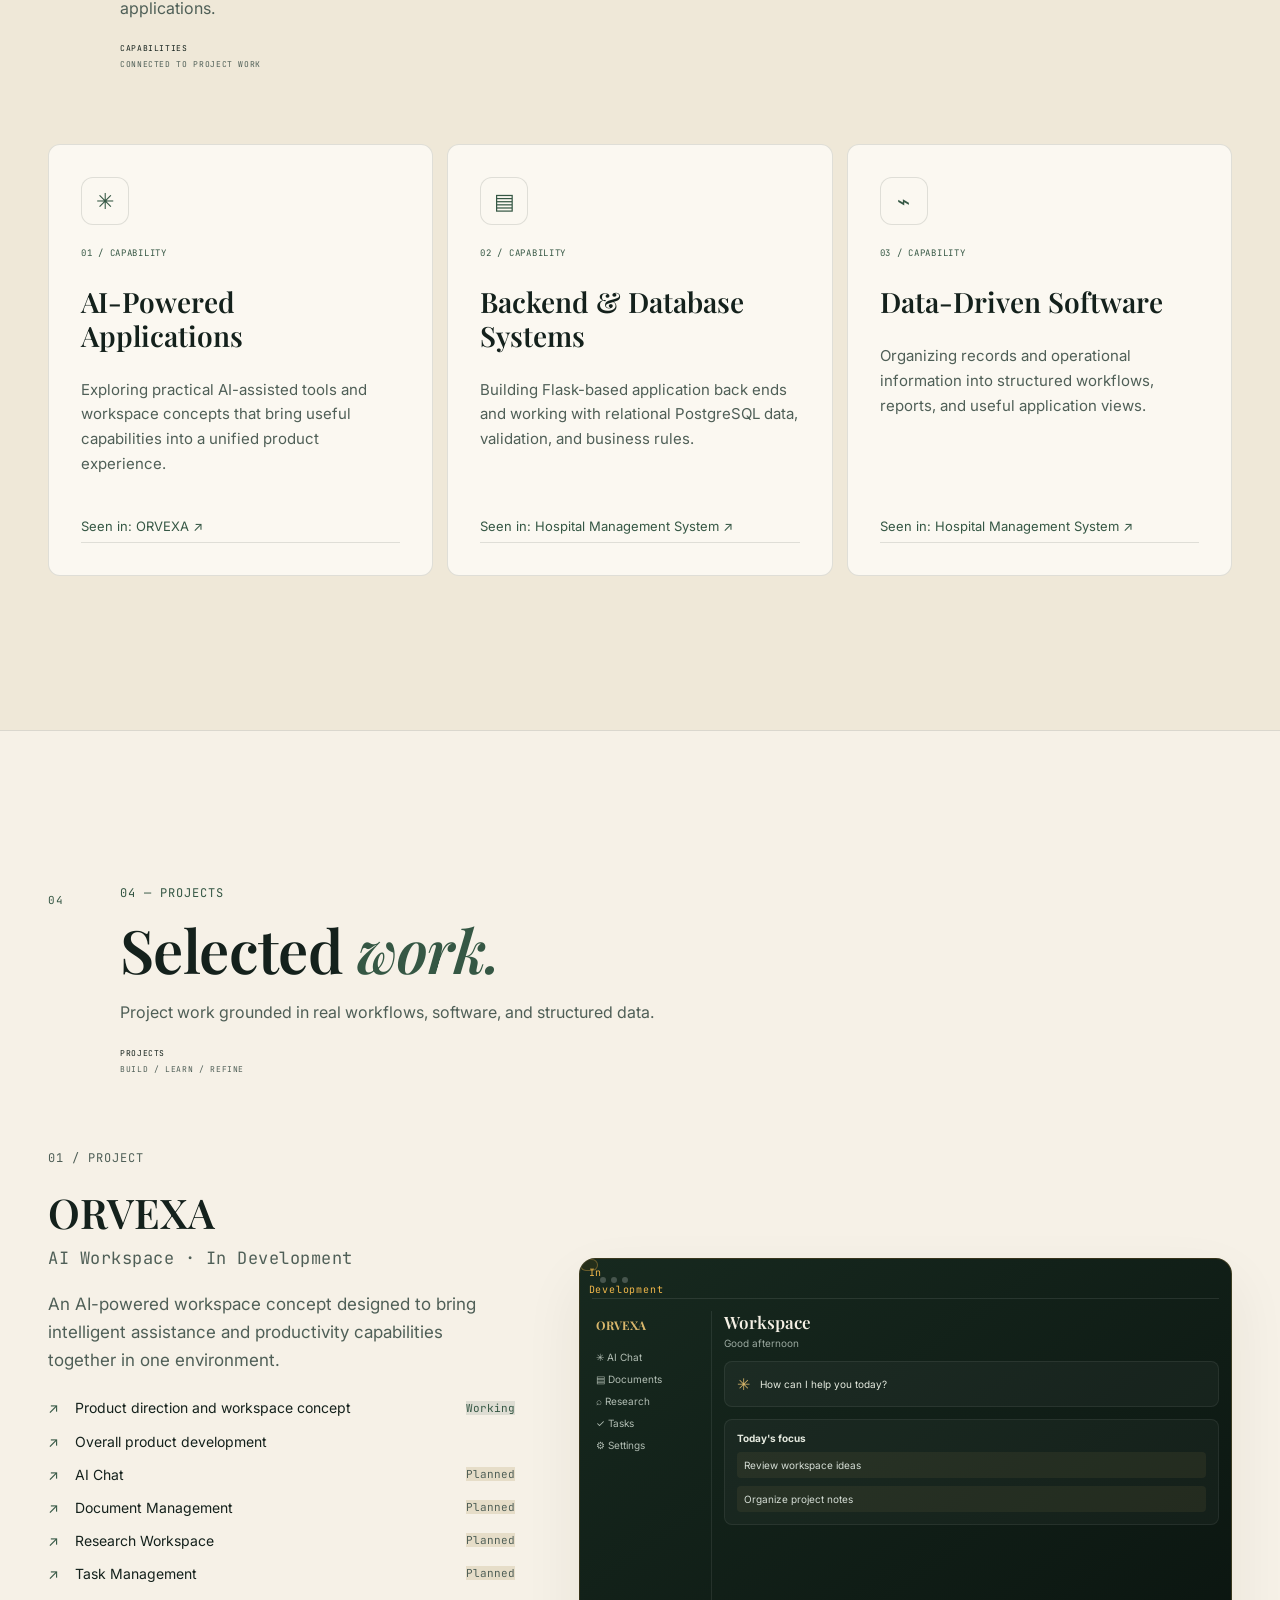
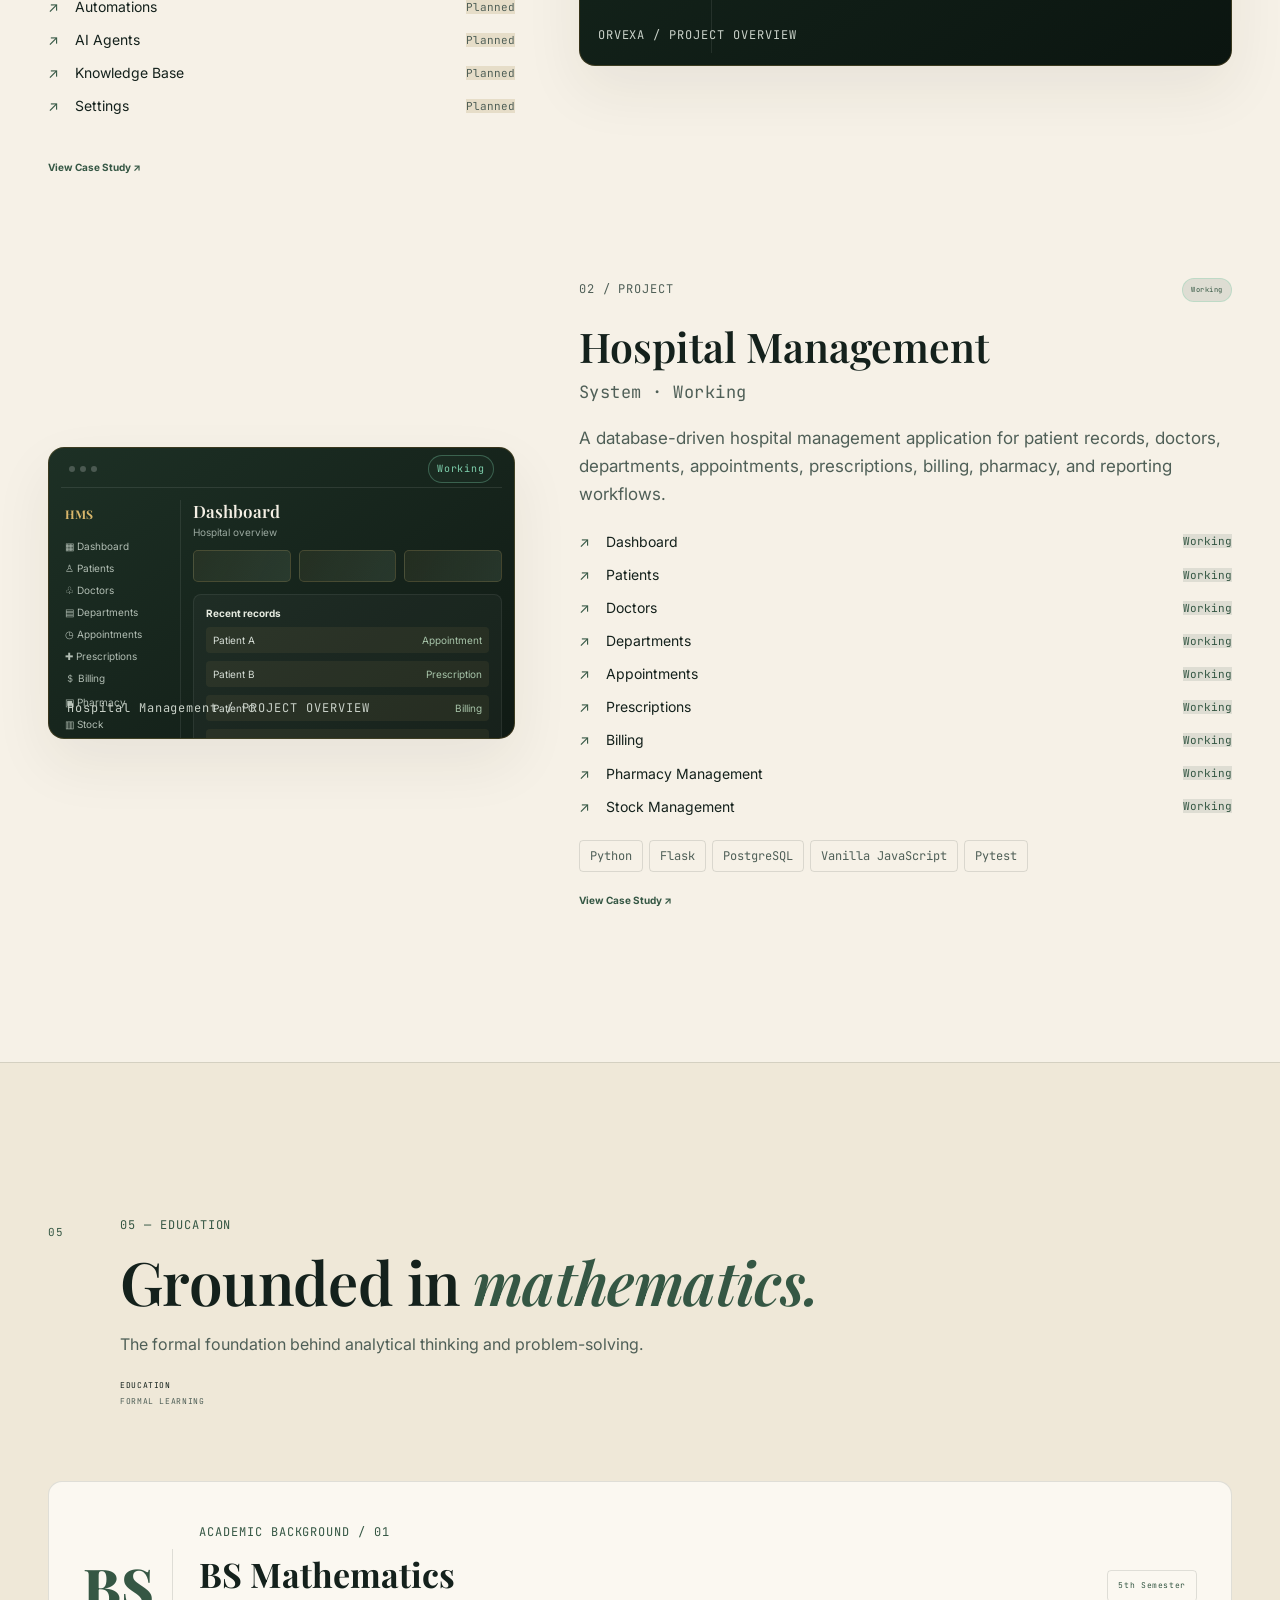
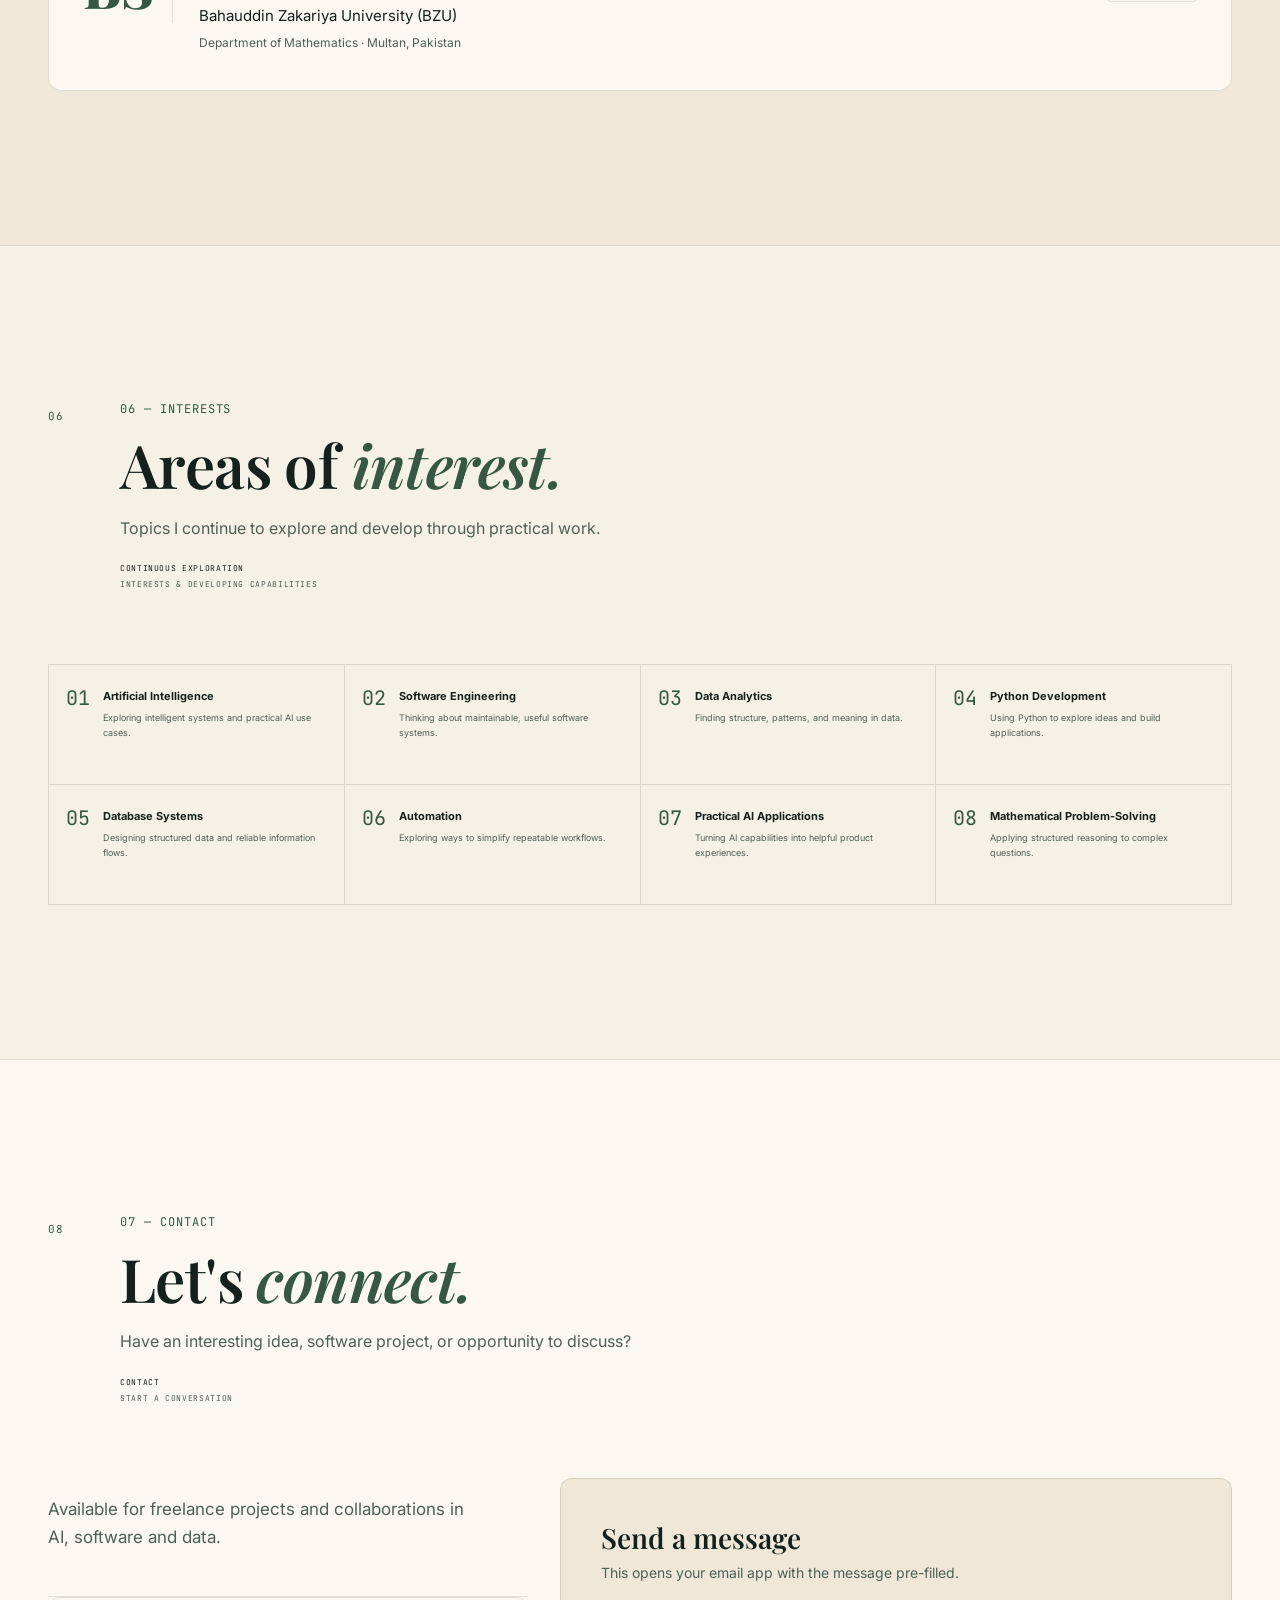
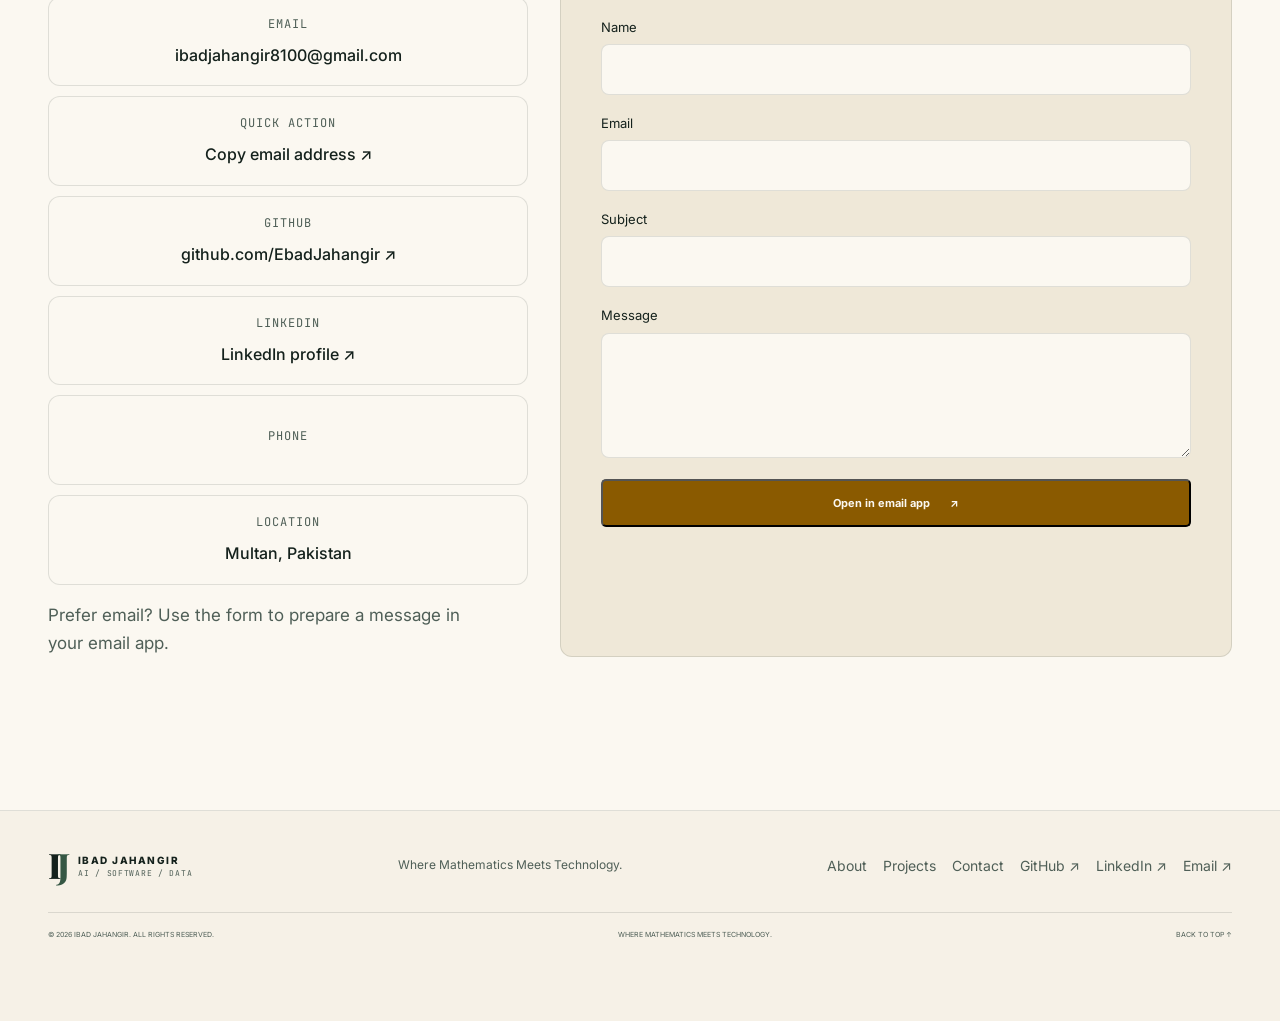
==== commit 2e34326f: "fix(a): remove stray escaped newlines from HTML" ====
--- a/index.html
+++ b/index.html
@@ -2,14 +2,16 @@
 <html lang="en" data-theme="light">
 <head>
 <meta charset="utf-8"><meta name="viewport" content="width=device-width,initial-scale=1">
-<meta name="theme-color" content="#F6F1E7">\n<meta name="color-scheme" content="dark light"><link rel="canonical" href="https://ebadjahangir.github.io/Ibad-demo/"><meta name="description" content="Explore the portfolio of Ibad Jahangir, an AI & Software Developer, Aspiring Data Analyst, and Mathematician from Multan, Pakistan.">
+<meta name="theme-color" content="#F6F1E7">
+<meta name="color-scheme" content="dark light"><link rel="canonical" href="https://ebadjahangir.github.io/Ibad-demo/"><meta name="description" content="Explore the portfolio of Ibad Jahangir, an AI & Software Developer, Aspiring Data Analyst, and Mathematician from Multan, Pakistan.">
 <meta property="og:title" content="Ibad Jahangir | AI & Software Developer"><meta property="og:description" content="Building intelligent solutions, practical software, and meaningful digital experiences."><meta property="og:type" content="website"><meta property="og:image" content="assets/images/og-image.svg">
 <meta name="twitter:card" content="summary_large_image"><meta name="twitter:title" content="Ibad Jahangir | AI & Software Developer"><meta name="twitter:description" content="Where Mathematics Meets Technology.">
 
 <title>Ibad Jahangir | AI &amp; Software Developer</title><link rel="icon" type="image/svg+xml" href="assets/favicon/favicon.svg">
 <link rel="preconnect" href="https://fonts.googleapis.com"><link rel="preconnect" href="https://fonts.gstatic.com" crossorigin>
 <link href="https://fonts.googleapis.com/css2?family=Playfair+Display:ital,wght@0,600;0,700;1,600;1,700&family=Inter:wght@400;500;600;700&family=JetBrains+Mono:wght@400;500&display=swap" rel="stylesheet">
-<script>try{document.documentElement.dataset.theme=localStorage.getItem('ij-theme-v2')||'light'}catch(e){}</script>\n<link rel="stylesheet" href="style.css"><script src="data.js" defer></script><script src="script.js" defer></script>
+<script>try{document.documentElement.dataset.theme=localStorage.getItem('ij-theme-v2')||'light'}catch(e){}</script>
+<link rel="stylesheet" href="style.css"><script src="data.js" defer></script><script src="script.js" defer></script>
 
 <script type="application/ld+json">{"@context":"https://schema.org","@type":"Person","name":"Ibad Jahangir","jobTitle":"AI & Software Developer","email":"mailto:ibadjahangir8100@gmail.com","address":{"@type":"PostalAddress","addressLocality":"Multan","addressCountry":"Pakistan"},"alumniOf":{"@type":"CollegeOrUniversity","name":"Bahauddin Zakariya University"},"sameAs":["https://github.com/EbadJahangir","https://www.linkedin.com/in/ibad-jahangir-a57148356"]}</script>
 </head>
--- a/style.css
+++ b/style.css
@@ -192,15 +192,108 @@
  .mock-sidebar{font-size:8px;gap:8px}
 }
 
-/* Project cards: side-by-side on desktop, stacked on mobile */
-.projects-list{grid-template-columns:repeat(2,minmax(0,1fr))!important;align-items:stretch;gap:28px}
-.projects-list>.project-block{display:flex!important;flex-direction:column!important;align-items:stretch!important;gap:18px!important;min-width:0;padding:16px!important}
-.projects-list>.project-block .project-art{order:0!important;width:100%;min-height:250px;aspect-ratio:16/10;flex:none}
-.projects-list>.project-block .project-content{order:1!important;padding:8px 6px 10px!important;width:100%;min-width:0}
-.projects-list>.project-block .project-content h3{font-size:clamp(25px,2.5vw,34px)}
-.projects-list>.project-block .mock-interface{grid-template-columns:105px minmax(0,1fr)}
+/* Final layout correction: horizontal project rows and original compact hero panels */
+.projects-list{display:grid!important;grid-template-columns:minmax(0,1fr)!important;gap:clamp(64px,8vw,110px)!important}
+.projects-list>.project-block{display:grid!important;grid-template-columns:minmax(0,5fr) minmax(0,7fr)!important;gap:clamp(28px,5vw,64px)!important;align-items:center!important;padding:0!important;border:0!important;border-radius:0!important;background:transparent!important;margin:0!important}
+.projects-list>.project-block.project-reverse .project-content{order:2!important}
+.projects-list>.project-block.project-reverse .project-art{order:1!important}
+.projects-list>.project-block .project-content{order:initial!important;padding:0!important;width:auto!important}
+.projects-list>.project-block .project-art{order:initial!important;width:auto!important;min-height:0!important;aspect-ratio:16/10!important;flex:initial!important}
+.projects-list>.project-block .project-content h3{font-size:clamp(30px,3.2vw,42px)}
+.hero-visual{min-height:490px!important;aspect-ratio:auto!important;max-height:none!important;border-radius:0!important;overflow:visible!important;background:transparent!important;box-shadow:none!important}
+.hero-visual:before{display:block!important}
+.hero-visual .visual-code,.hero-visual .visual-dashboard,.hero-visual .visual-schema{border:1px solid #b89a5b55!important;background:linear-gradient(145deg,#17271f,#0d1712)!important;color:#eee8d9!important;box-shadow:0 22px 55px rgba(0,0,0,.28)!important}
+.hero-visual .visual-code{width:68%;left:2%;top:12%;padding:0 17px 16px}
+.hero-visual .visual-dashboard{width:54%;right:1%;top:37%;padding:14px}
+.hero-visual .visual-schema{left:8%;bottom:9%;padding:13px 16px}
+.hero-visual .window-bar,.hero-visual .code-foot,.hero-visual .visual-dashboard small,.hero-visual .visual-schema>span,.hero-visual .visual-schema>b{color:#b9c2b7!important}
+.hero-visual .window-bar i{background:#8caa91!important}
+.hero-visual .window-bar i:nth-child(2){background:#d8b66b!important}
+.hero-visual .visual-code pre{color:#c5cec4!important}
+.hero-visual .visual-code pre b,.hero-visual .dash-head b{color:#d8b66b!important}
+.hero-visual .dash-bars i{background:#9ab59b!important}
+.hero-visual .visual-schema i{background:#1d3025!important;border-color:#8a6a2a55!important;color:#ead9ae!important}
+.hero-visual .visual-caption{right:3%;bottom:0;color:#b9c2b7;background:transparent;padding:0}
+.hero-visual .visual-orbit{border-color:#b89a5b38}
+.nav-links>a[href="#contact"]{border:0!important;border-radius:0!important;padding:0!important;background:transparent!important;box-shadow:none!important;color:var(--muted)!important;font-size:11px!important}
+.nav-links>a[href="#contact"]:hover,.nav-links>a[href="#contact"].active{color:var(--text)!important}
+.nav-links>a[href="#contact"]:after{display:none!important}
+.nav-links>a[href="#contact"]:hover:after,.nav-links>a[href="#contact"].active:after,.nav-links>a[href="#contact"]:focus-visible:after{display:block!important;content:"";position:absolute;left:0;bottom:-9px;width:100%;height:1px;background:var(--accent)}
+@media(max-width:1000px){.projects-list>.project-block{gap:28px!important}}
 @media(max-width:760px){
- .projects-list{grid-template-columns:minmax(0,1fr)!important;gap:24px}
- .projects-list>.project-block .project-art{min-height:230px}
- .projects-list>.project-block .mock-interface{grid-template-columns:80px minmax(0,1fr)}
-}
+ .projects-list{grid-template-columns:minmax(0,1fr)!important;gap:58px!important}
+ .projects-list>.project-block,.projects-list>.project-block.project-reverse{grid-template-columns:minmax(0,1fr)!important;gap:26px!important}
+ .projects-list>.project-block .project-content,.projects-list>.project-block.project-reverse .project-content{order:2!important}
+ .projects-list>.project-block .project-art,.projects-list>.project-block.project-reverse .project-art{order:1!important}
+ .hero-visual{min-height:380px!important;max-width:520px;width:100%;margin:20px auto 0}
+ .nav-links>a[href="#contact"]{width:auto!important;padding:0!important}
+}
+@media(max-width:480px){
+ .hero-visual{min-height:310px!important}
+ .hero-visual .visual-code{left:0;width:78%}
+ .hero-visual .visual-dashboard{right:0;width:62%}
+ .hero-visual .visual-schema{left:0}
+}
+
+
+/* RESPONSIVE LAYOUT REFINEMENT — laptop, tablet and mobile */
+@media (min-width: 1200px) {
+  .hero { grid-template-columns: minmax(0,1.05fr) minmax(420px,.95fr); gap: clamp(36px,5vw,76px); }
+  .hero-copy { max-width: 660px; }
+  .hero-visual { width:100%; max-width:620px; justify-self:end; }
+}
+@media (min-width: 901px) and (max-width: 1199px) {
+  .hero { grid-template-columns: minmax(0,1fr) minmax(340px,.9fr); gap:28px; padding-block:58px 48px; }
+  .hero h1 { font-size:clamp(68px,8vw,104px); }
+  .hero-visual { min-height:420px!important; }
+  .projects-list>.project-block { gap:30px!important; }
+}
+@media (max-width: 900px) {
+  .menu-toggle { display:flex!important; flex-direction:column; gap:6px; justify-content:center; width:42px; height:42px; border:1px solid var(--border); background:none; border-radius:6px; }
+  .menu-toggle span { width:17px; height:1px; background:var(--text); margin:auto; }
+  .menu-toggle[aria-expanded=true] span:first-child { transform:translateY(3.5px) rotate(45deg); }
+  .menu-toggle[aria-expanded=true] span:last-child { transform:translateY(-3.5px) rotate(-45deg); }
+  .nav-links { position:fixed; top:var(--header); left:0; right:0; background:var(--bg-elevated); border-bottom:1px solid var(--border); padding:18px 22px; display:flex; flex-direction:column; align-items:stretch; gap:0; opacity:0; visibility:hidden; transform:translateY(-8px); transition:.2s; }
+  .nav-links.open { opacity:1; visibility:visible; transform:none; }
+  .nav-links>a { font-size:13px!important; padding:11px 3px!important; border-bottom:1px solid var(--border); width:auto!important; }
+  .nav-links>a:after { display:none!important; }
+  .nav-links>a:hover,.nav-links>a.active { color:var(--text)!important; }
+  .theme-toggle,.command-hint { margin-top:10px; width:100%; height:42px; }
+  .projects-list>.project-block,.projects-list>.project-block.project-reverse { grid-template-columns:minmax(0,1fr)!important; gap:24px!important; }
+  .projects-list>.project-block .project-art,.projects-list>.project-block.project-reverse .project-art { order:1!important; aspect-ratio:16/9!important; }
+  .projects-list>.project-block .project-content,.projects-list>.project-block.project-reverse .project-content { order:2!important; }
+}
+@media (max-width: 760px) {
+  .hero { grid-template-columns:minmax(0,1fr)!important; min-height:0; padding-block:54px 38px; gap:12px; }
+  .hero-copy { width:100%; max-width:650px; }
+  .hero h1 { font-size:clamp(58px,14vw,96px); }
+  .hero-visual { display:flex!important; flex-direction:column; align-items:center; justify-content:flex-start; gap:14px; width:100%!important; max-width:520px; min-height:0!important; height:auto!important; aspect-ratio:auto!important; max-height:none!important; margin:18px auto 0!important; padding:12px 0 34px; overflow:visible!important; background:transparent!important; box-shadow:none!important; }
+  .hero-visual:before,.hero-visual .visual-orbit { display:none!important; }
+  .hero-visual .visual-code,.hero-visual .visual-dashboard,.hero-visual .visual-schema {
+    position:relative!important; inset:auto!important; transform:none!important; animation:none!important;
+    width:100%!important; max-width:440px; margin:0 auto!important; flex:none; border-radius:12px;
+  }
+  .hero-visual .visual-code { padding:0 16px 13px!important; }
+  .hero-visual .visual-code pre { font-size:10px; line-height:1.75; }
+  .hero-visual .visual-dashboard { padding:13px 15px!important; }
+  .hero-visual .dash-bars { height:62px; }
+  .hero-visual .visual-schema { padding:13px 16px!important; }
+  .hero-visual .visual-caption { position:static!important; align-self:flex-start; margin:2px 0 0!important; font-size:7px; }
+  .proof-row { flex-wrap:wrap; row-gap:8px; }
+  .projects-list { gap:58px!important; }
+  .project-art { min-height:0!important; }
+}
+@media (max-width: 480px) {
+  .hero { padding-top:42px; }
+  .hero h1 { font-size:clamp(52px,15vw,72px); }
+  .hero-role { font-size:12px; }
+  .hero-description { font-size:13px; }
+  .hero-actions { align-items:stretch; }
+  .hero-actions .btn { flex:1 1 auto; }
+  .hero-visual { gap:11px; }
+  .hero-visual .visual-code pre { font-size:9px; }
+  .hero-visual .visual-dashboard small { font-size:6px; }
+  .project-content { padding:0!important; }
+  .project-content h3 { font-size:32px!important; }
+  .project-features li { align-items:flex-start; gap:8px; }
+}
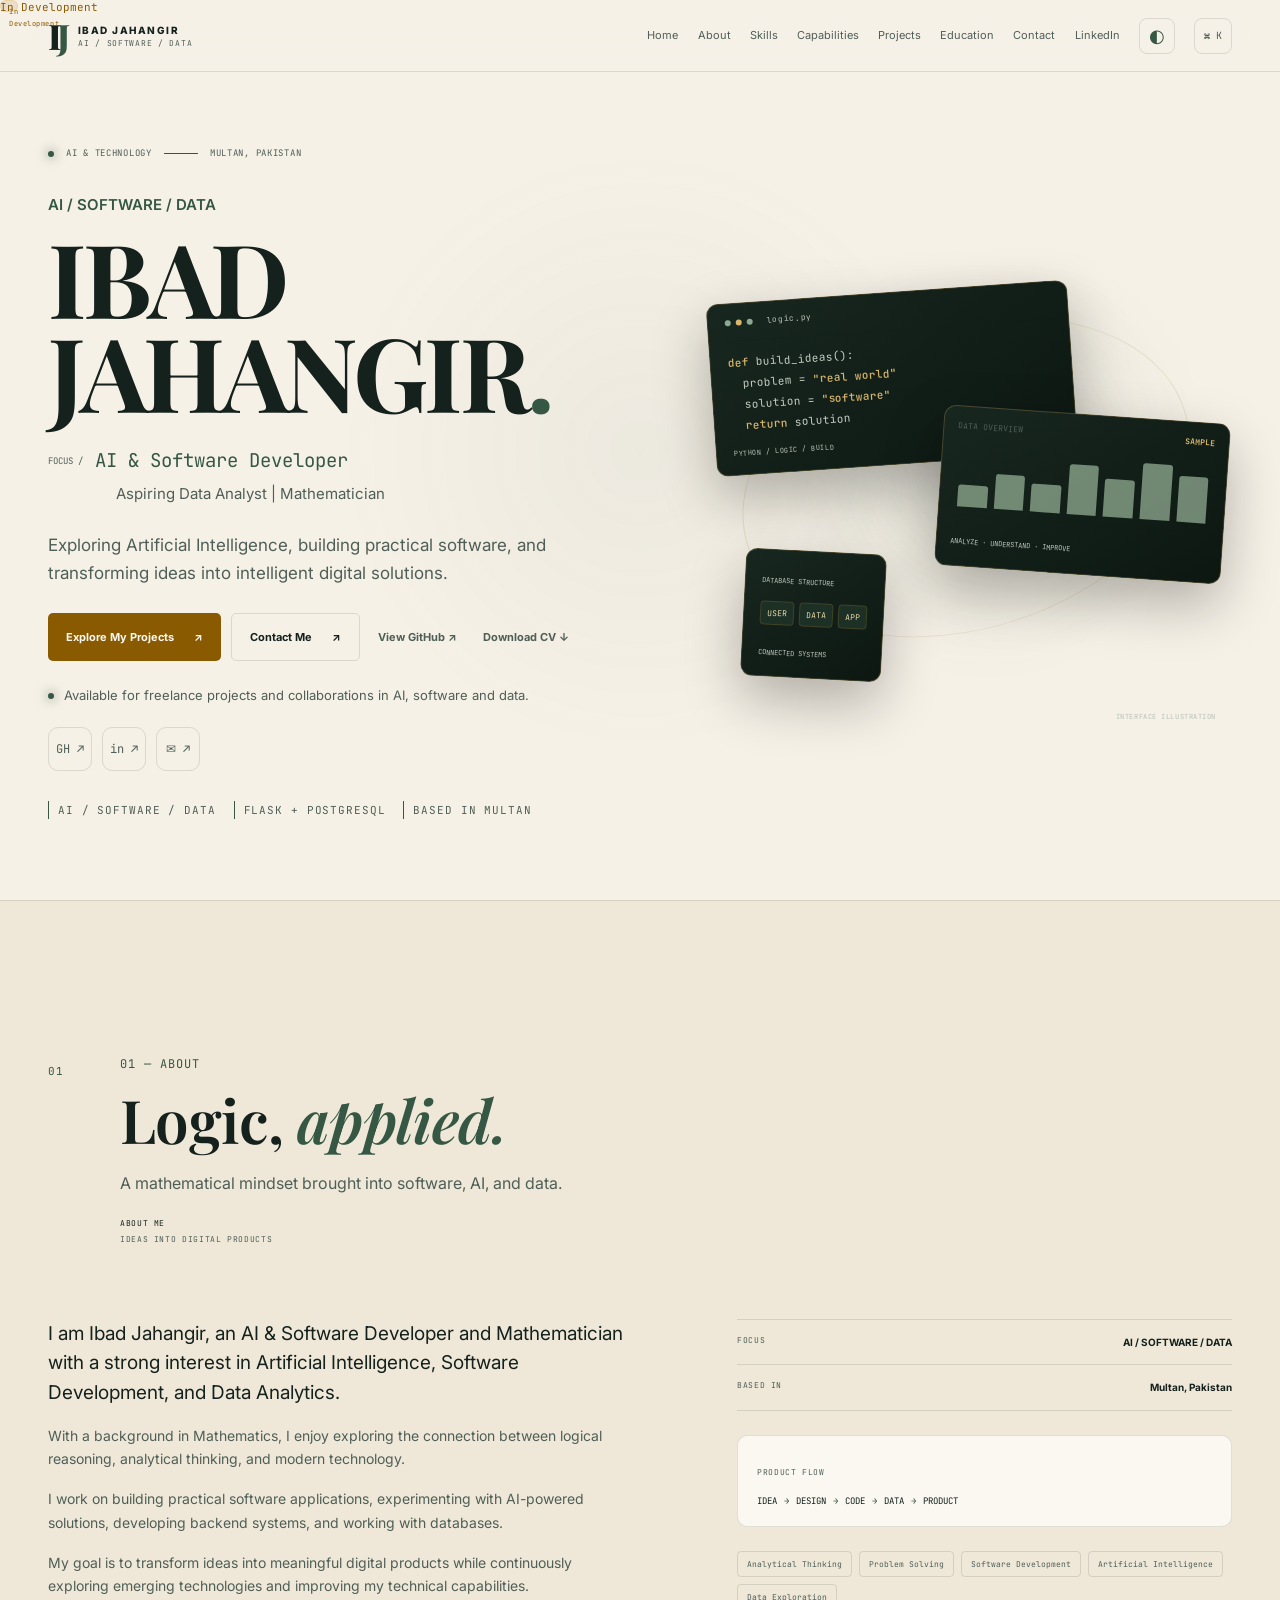
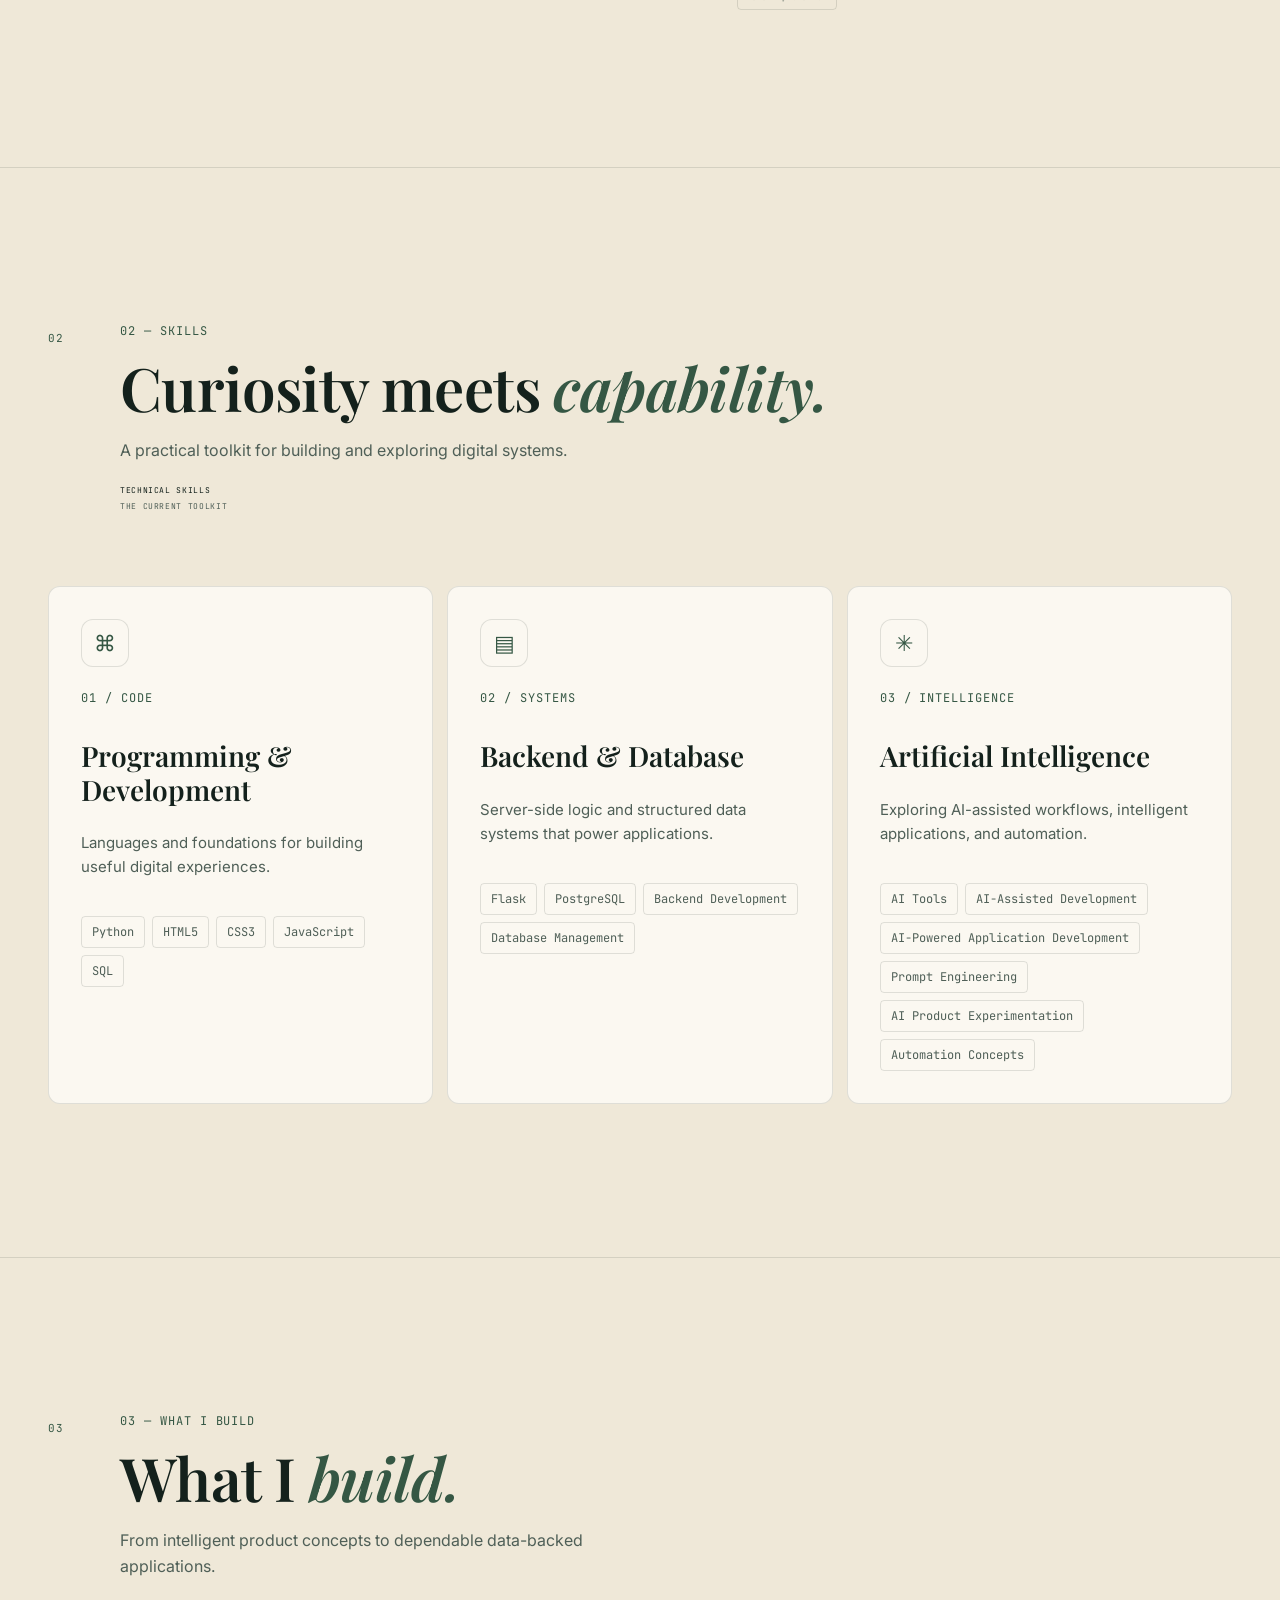
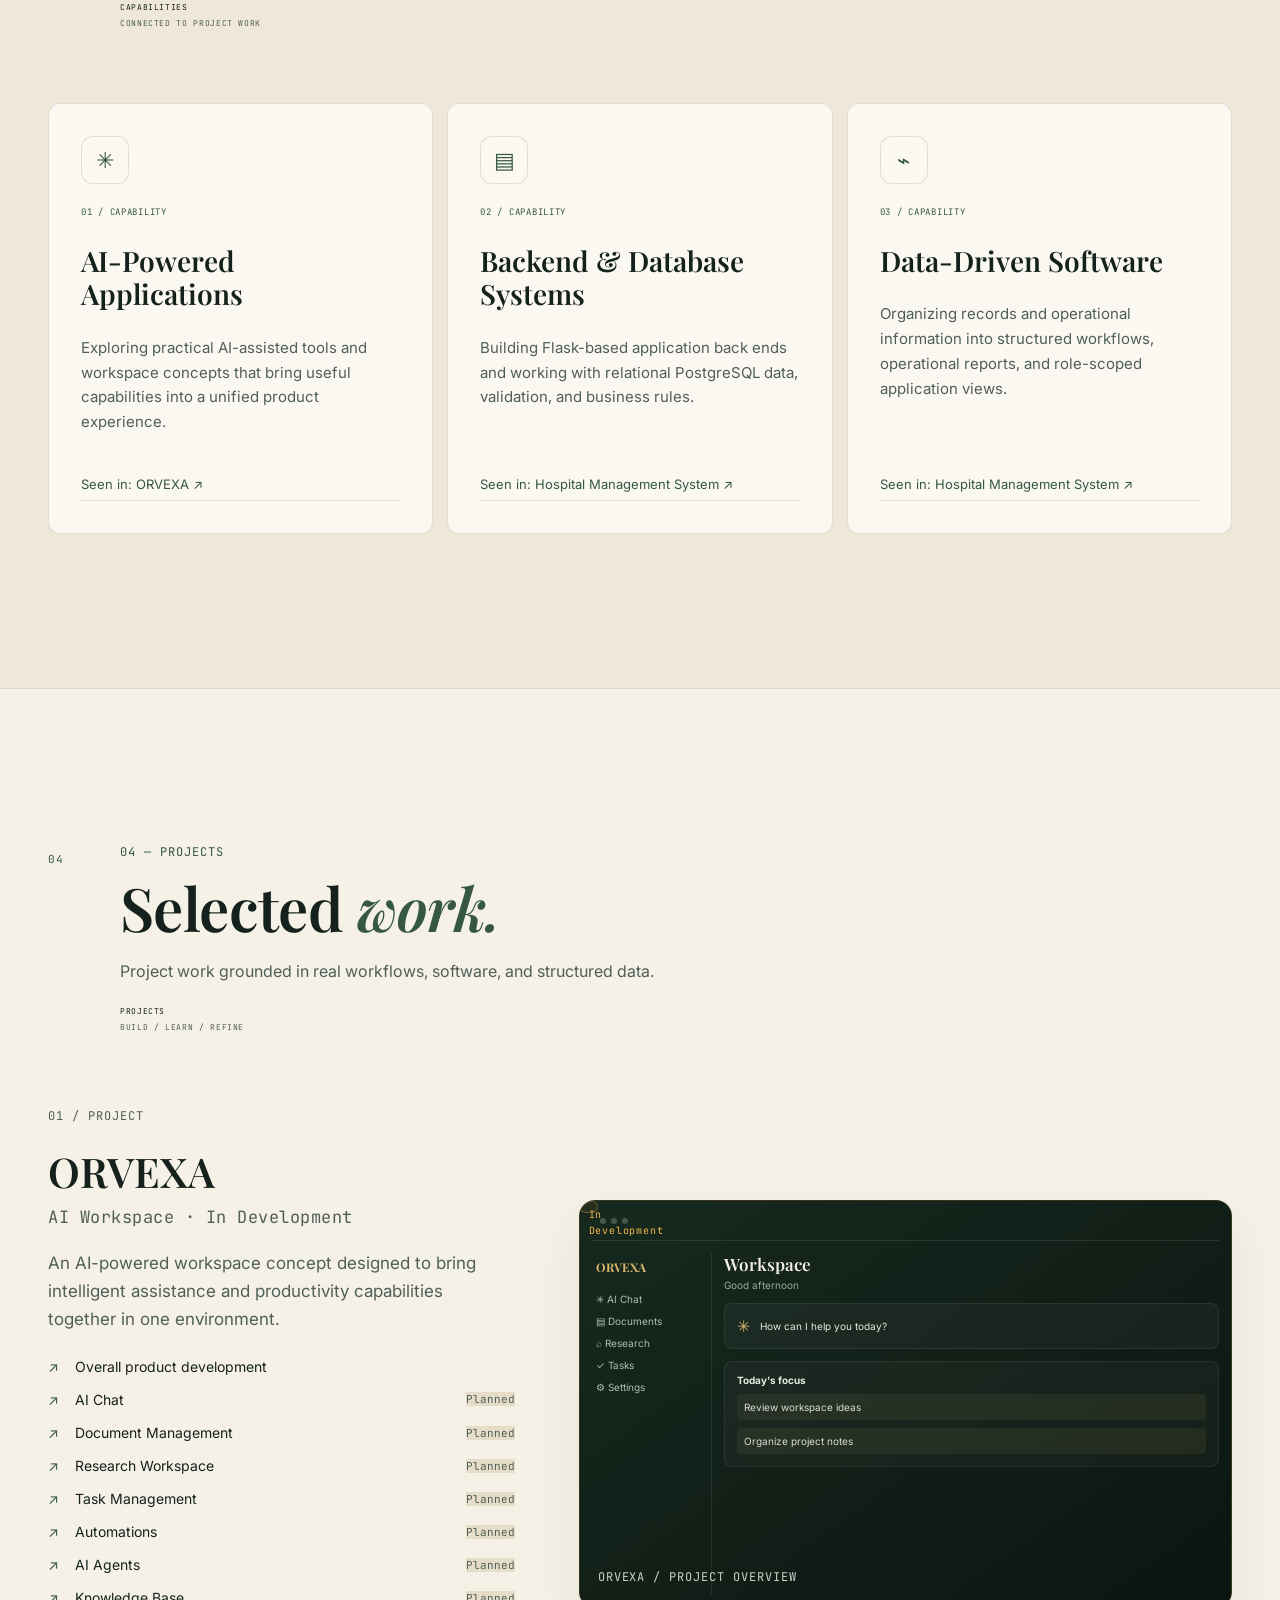
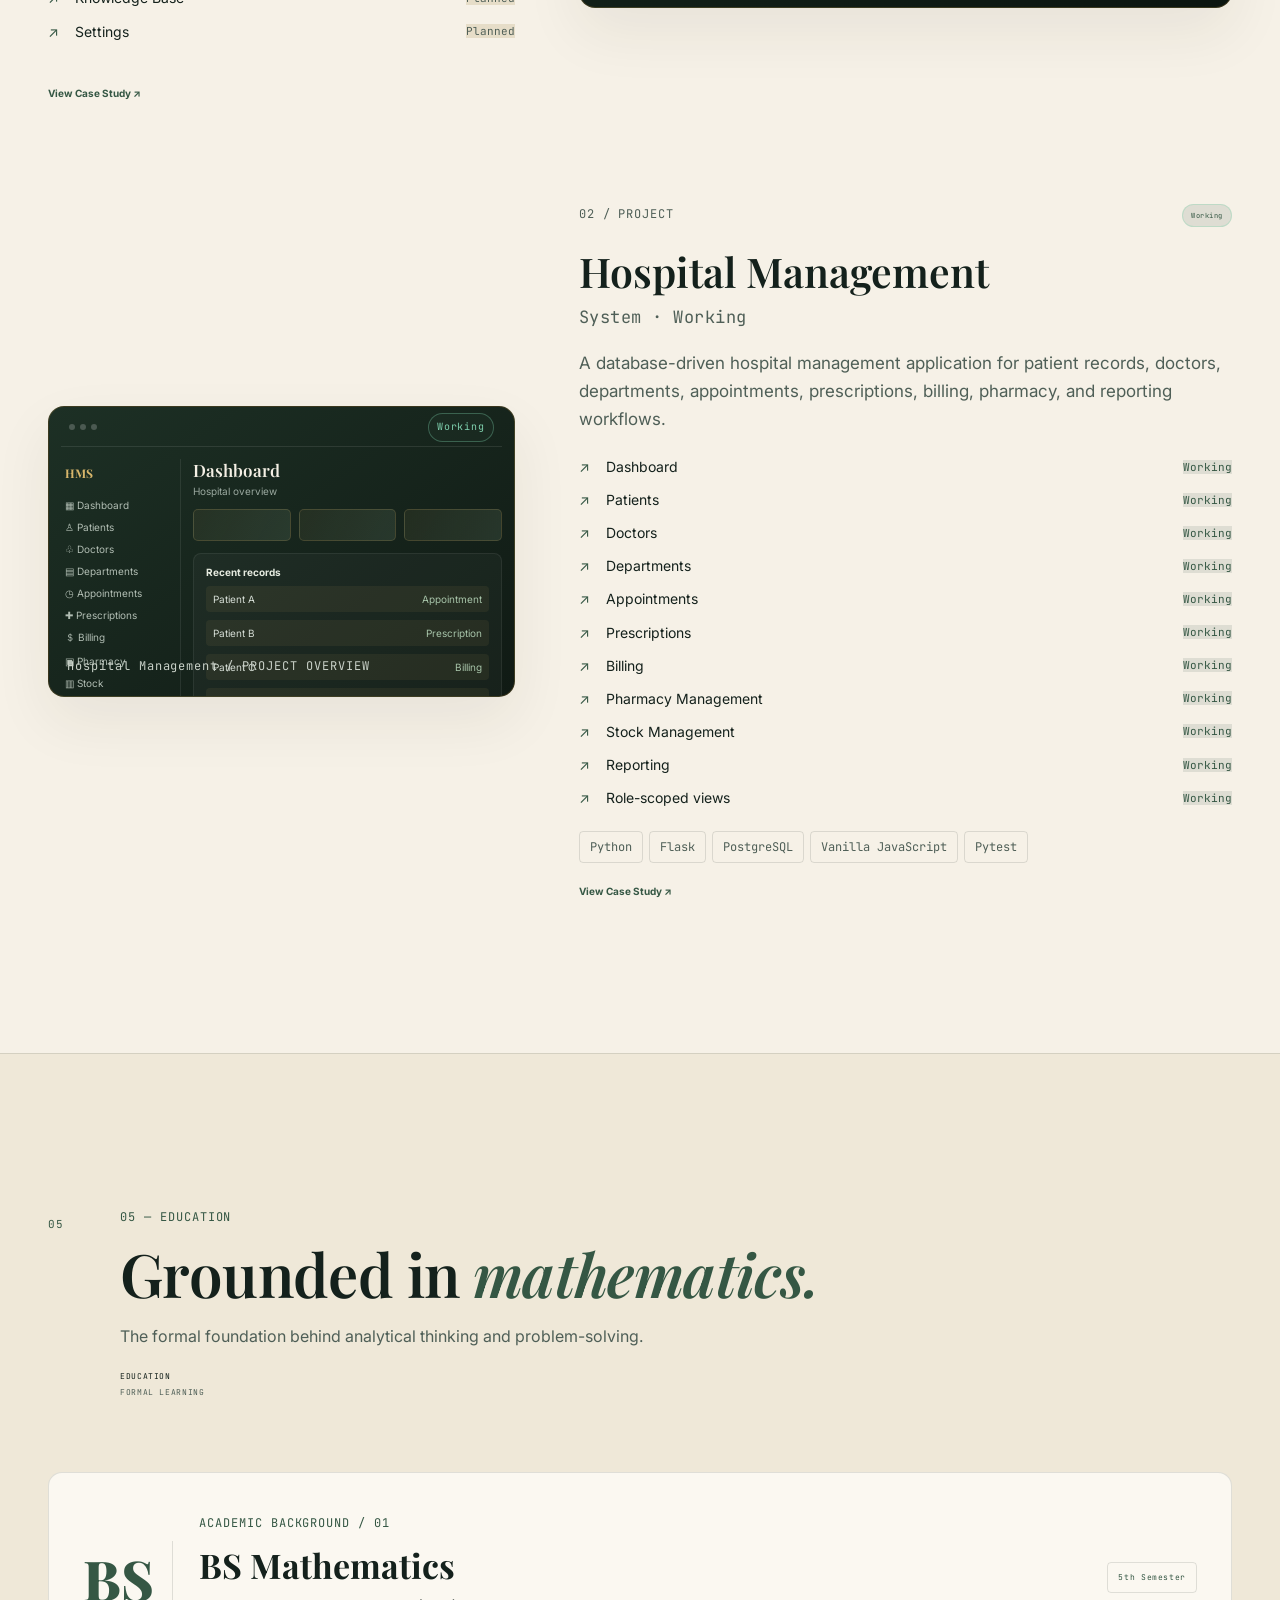
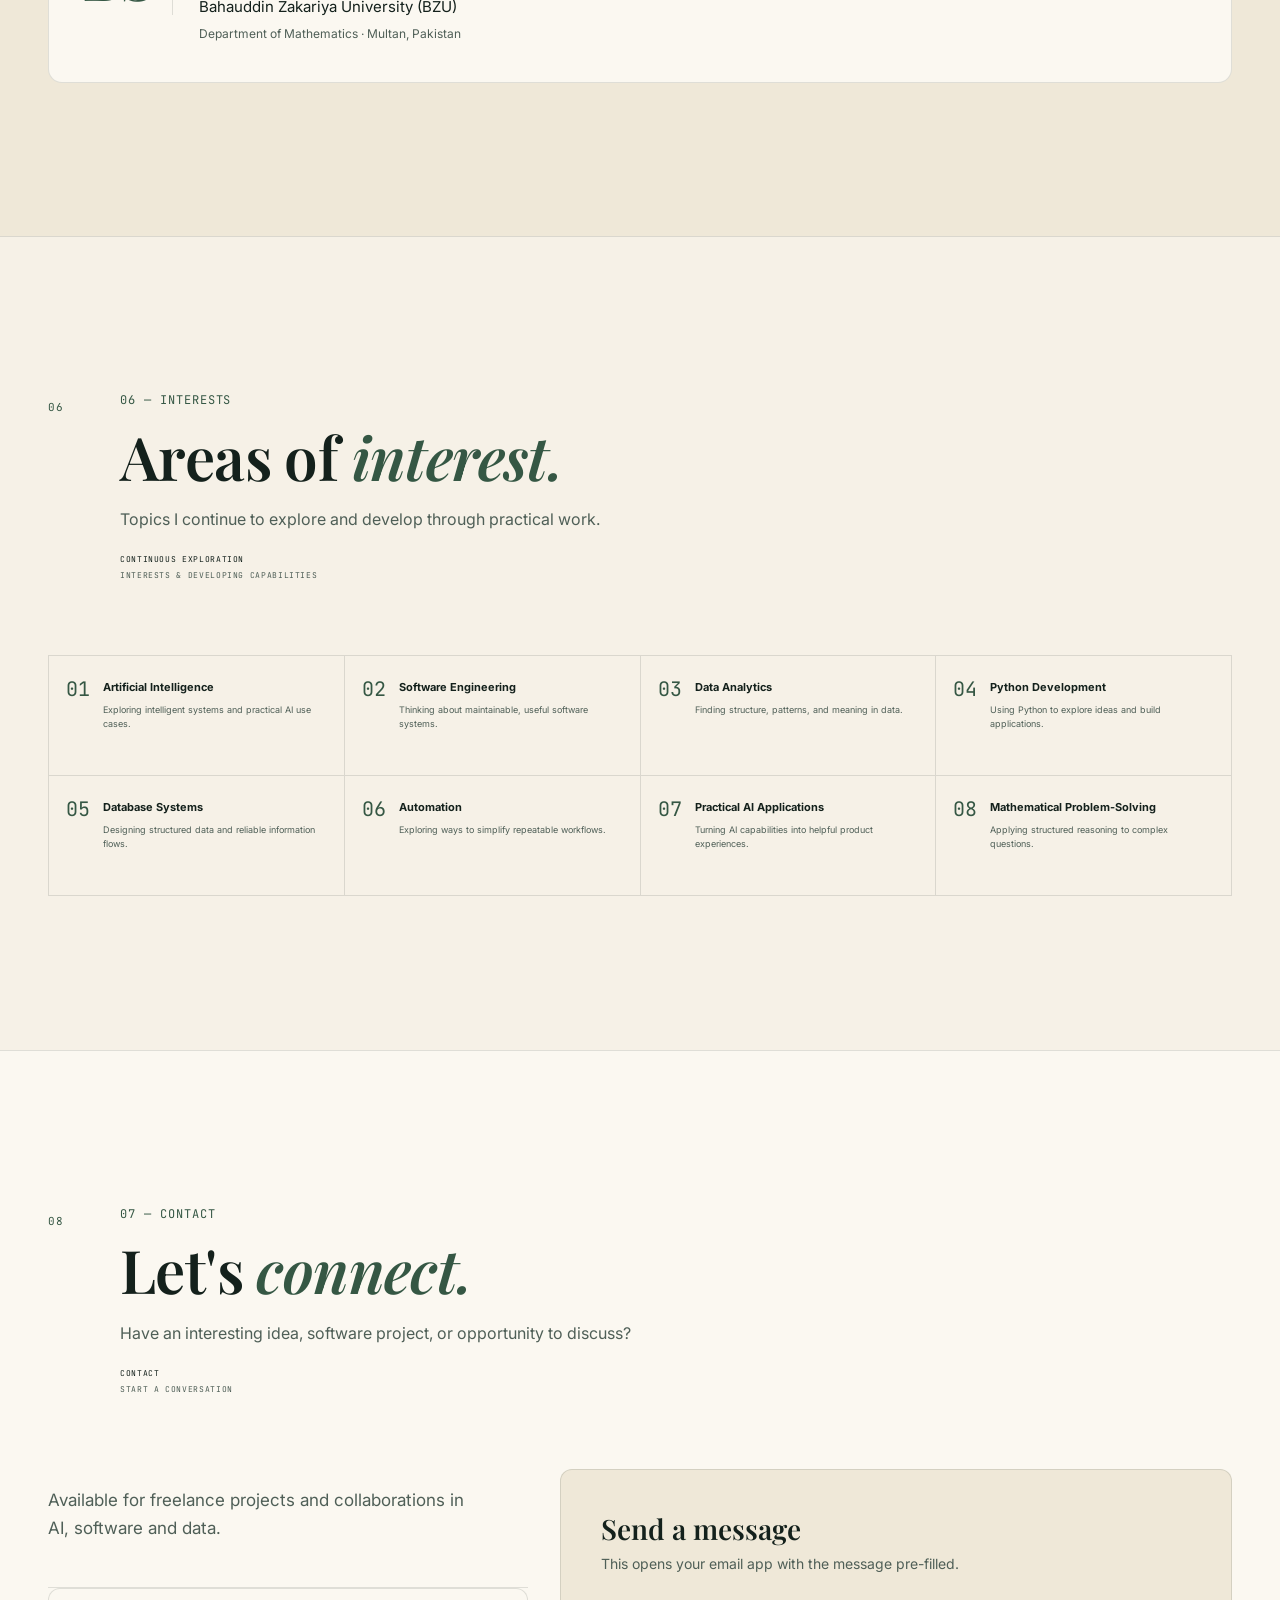
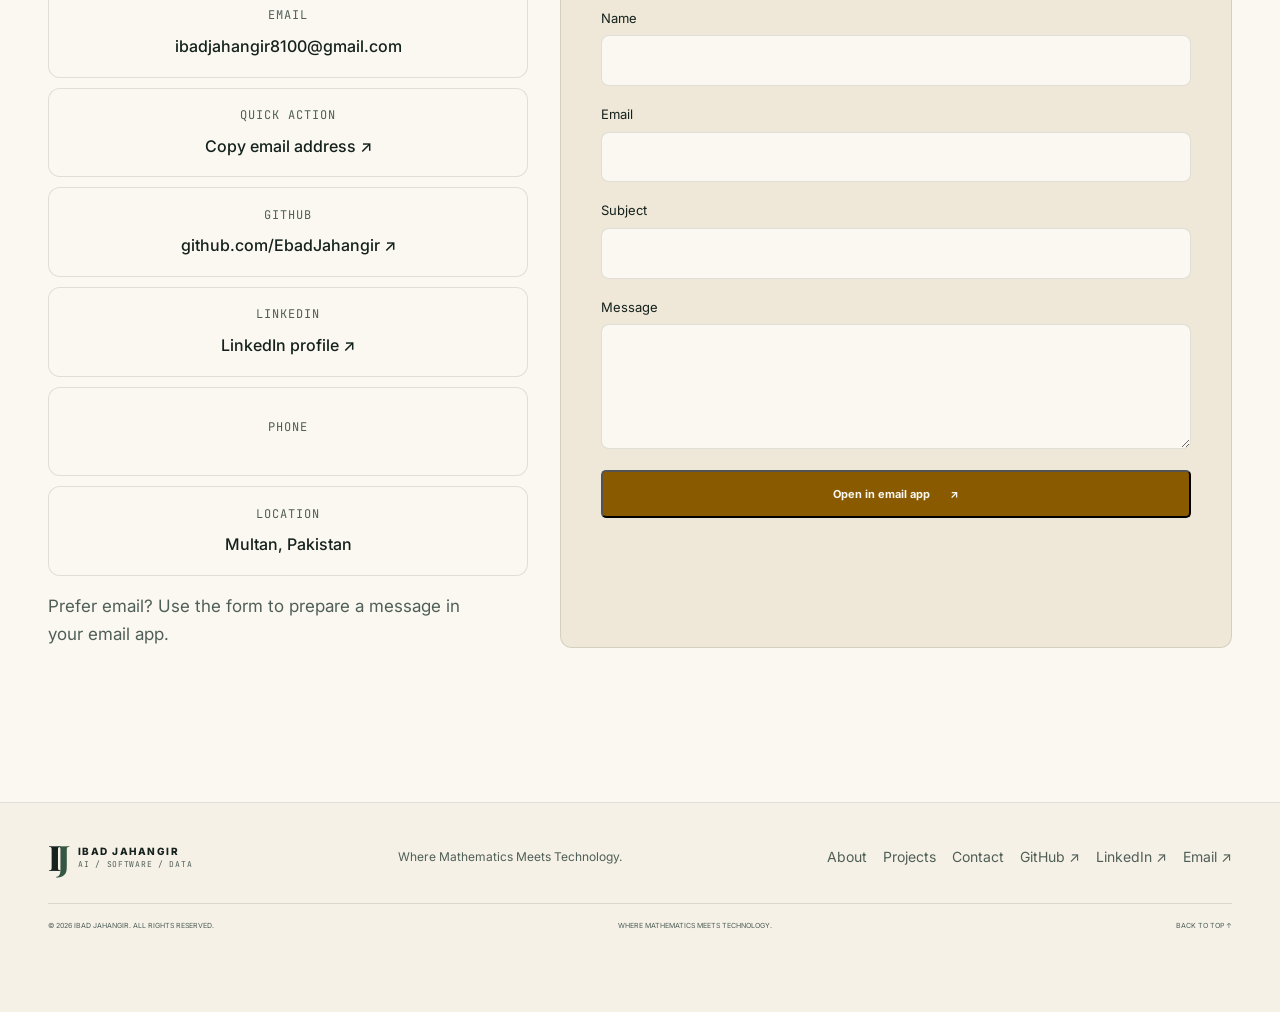
==== commit deadbcbc: "polish(c): refocus hero on AI software and data" ====
--- a/index.html
+++ b/index.html
@@ -23,21 +23,21 @@
 <div class="nav-links" id="navLinks"><a href="#home">Home</a><a href="#about">About</a><a href="#skills">Skills</a><a href="#capabilities">Capabilities</a><a href="#projects">Projects</a><a href="#education">Education</a><a href="#contact">Contact</a><a href="#credentials" id="credentialsNav" hidden>Credentials</a><a href="#cv" id="cvNav" hidden>CV</a><button class="theme-toggle" id="themeToggle" aria-label="Switch color theme">◐</button><button class="command-hint" id="openPalette" aria-label="Open command palette">⌘ K</button></div>
 </nav></header>
 <main id="main">
-<section class="hero section-shell" id="home"><canvas class="network-canvas" id="networkCanvas" aria-hidden="true"></canvas><div class="hero-copy reveal"><p class="eyebrow"><span class="status-dot"></span> AI &amp; TECHNOLOGY <i></i> MULTAN, PAKISTAN</p><p class="hero-kicker" data-profile="tagline"></p><h1>IBAD<br><span>JAHANGIR</span><b>.</b></h1><p class="hero-role"><span class="role-prefix">FOCUS /</span><span id="typedRole">AI &amp; Software Developer</span></p><p class="hero-sub" data-profile="supporting"></p><p class="hero-description" data-profile="description"></p>
+<section class="hero section-shell" id="home"><canvas class="network-canvas" id="networkCanvas" aria-hidden="true"></canvas><div class="hero-copy reveal"><p class="eyebrow"><span class="status-dot"></span> AI &amp; TECHNOLOGY <i></i> MULTAN, PAKISTAN</p><p class="hero-kicker">AI / SOFTWARE / DATA</p><h1>IBAD<br><span>JAHANGIR</span><b>.</b></h1><p class="hero-role"><span class="role-prefix">FOCUS /</span><span id="typedRole">AI &amp; Software Developer</span></p><p class="hero-sub" data-profile="supporting"></p><p class="hero-description" data-profile="description"></p>
 <div class="hero-actions"><a class="btn btn-primary" href="#projects">Explore My Projects <span>↗</span></a><a class="btn btn-outline" href="#contact">Contact Me <span>↗</span></a><a class="btn btn-ghost" data-link="github" target="_blank" rel="noopener noreferrer">View GitHub ↗</a><a class="btn btn-ghost optional-cv" data-link="cv" download hidden>Download CV ↓</a></div>
-<p class="availability-line"><span class="status-dot" aria-hidden="true"></span><span data-profile="availability"></span></p><div class="hero-social" aria-label="Social links"><a data-link="github" target="_blank" rel="noopener noreferrer" aria-label="GitHub">GH ↗</a><a data-link="linkedin" target="_blank" rel="noopener noreferrer" aria-label="LinkedIn">in ↗</a><a data-link="email" aria-label="Email">✉ ↗</a></div><div class="proof-row"><span>BS MATHEMATICS / BZU</span><span>FLASK + POSTGRESQL</span><span>BASED IN MULTAN</span></div></div>
-<div class="hero-visual reveal" aria-label="Software, data and mathematics workspace">
+<p class="availability-line"><span class="status-dot" aria-hidden="true"></span><span data-profile="availability"></span></p><div class="hero-social" aria-label="Social links"><a data-link="github" target="_blank" rel="noopener noreferrer" aria-label="GitHub">GH ↗</a><a data-link="linkedin" target="_blank" rel="noopener noreferrer" aria-label="LinkedIn">in ↗</a><a data-link="email" aria-label="Email">✉ ↗</a></div><div class="proof-row"><span>AI / SOFTWARE / DATA</span><span>FLASK + POSTGRESQL</span><span>BASED IN MULTAN</span></div></div>
+<div class="hero-visual reveal" aria-hidden="true">
  <div class="visual-orbit"></div>
  <div class="visual-code"><div class="window-bar"><i></i><i></i><i></i><span>logic.py</span></div><pre><b>def</b> build_ideas():
   problem = <b>"real world"</b>
   solution = <b>"software"</b>
   <b>return</b> solution</pre><div class="code-foot">PYTHON / LOGIC / BUILD</div></div>
- <div class="visual-dashboard"><div class="dash-head"><span>DATA OVERVIEW</span><b>LIVE</b></div><div class="dash-bars"><i></i><i></i><i></i><i></i><i></i><i></i><i></i></div><div class="dash-line"></div><small>ANALYZE · UNDERSTAND · IMPROVE</small></div>
+ <div class="visual-dashboard"><div class="dash-head"><span>DATA OVERVIEW</span><b>SAMPLE</b></div><div class="dash-bars"><i></i><i></i><i></i><i></i><i></i><i></i><i></i></div><div class="dash-line"></div><small>ANALYZE · UNDERSTAND · IMPROVE</small></div>
  <div class="visual-schema"><span>DATABASE STRUCTURE</span><div><i>USER</i><i>DATA</i><i>APP</i></div><b>CONNECTED SYSTEMS</b></div>
- <div class="visual-caption">FIG 01 — MATHEMATICS / TECHNOLOGY / INNOVATION</div>
+ <div class="visual-caption">INTERFACE ILLUSTRATION</div>
 </div>
 </section>
-<section class="content-section" id="about"><div class="shell"><div class="section-head reveal"><span class="section-index">01</span><div><p class="section-label">01 — ABOUT</p><h2>Logic, <em>applied.</em></h2><p class="section-intro">A mathematical mindset brought into software, AI, and data.</p></div><p class="section-aside">ABOUT ME<br><span>IDEAS INTO DIGITAL PRODUCTS</span></p></div><div class="about-grid"><div class="about-copy reveal" id="aboutCopy"></div><aside class="about-side reveal"><div class="fact-list"><div><span>FOCUS</span><b>AI / SOFTWARE / DATA</b></div><div><span>EDUCATION</span><b>BS Mathematics, BZU</b></div><div><span>BASED IN</span><b>Multan, Pakistan</b></div></div><div class="pipeline"><span>PRODUCT FLOW</span><div>IDEA <i>→</i> DESIGN <i>→</i> CODE <i>→</i> DATA <i>→</i> PRODUCT</div></div><div class="chip-row"><span>Analytical Thinking</span><span>Problem Solving</span><span>Software Development</span><span>Artificial Intelligence</span><span>Data Exploration</span></div></aside></div></div></section>
+<section class="content-section" id="about"><div class="shell"><div class="section-head reveal"><span class="section-index">01</span><div><p class="section-label">01 — ABOUT</p><h2>Logic, <em>applied.</em></h2><p class="section-intro">A mathematical mindset brought into software, AI, and data.</p></div><p class="section-aside">ABOUT ME<br><span>IDEAS INTO DIGITAL PRODUCTS</span></p></div><div class="about-grid"><div class="about-copy reveal" id="aboutCopy"></div><aside class="about-side reveal"><div class="fact-list"><div><span>FOCUS</span><b>AI / SOFTWARE / DATA</b></div><div><span>BASED IN</span><b>Multan, Pakistan</b></div></div><div class="pipeline"><span>PRODUCT FLOW</span><div>IDEA <i>→</i> DESIGN <i>→</i> CODE <i>→</i> DATA <i>→</i> PRODUCT</div></div><div class="chip-row"><span>Analytical Thinking</span><span>Problem Solving</span><span>Software Development</span><span>Artificial Intelligence</span><span>Data Exploration</span></div></aside></div></div></section>
 <section class="content-section skills-section" id="skills"><div class="shell"><div class="section-head reveal"><span class="section-index">02</span><div><p class="section-label">02 — SKILLS</p><h2>Curiosity meets <em>capability.</em></h2><p class="section-intro">A practical toolkit for building and exploring digital systems.</p></div><p class="section-aside">TECHNICAL SKILLS<br><span>THE CURRENT TOOLKIT</span></p></div><div class="skills-grid" id="skillsGrid"></div></div></section>
 <section class="content-section" id="capabilities"><div class="shell"><div class="section-head reveal"><span class="section-index">03</span><div><p class="section-label">03 — WHAT I BUILD</p><h2>What I <em>build.</em></h2><p class="section-intro">From intelligent product concepts to dependable data-backed applications.</p></div><p class="section-aside">CAPABILITIES<br><span>CONNECTED TO PROJECT WORK</span></p></div><div class="capability-grid" id="capabilityGrid"></div></div></section>
 <section class="content-section projects-section" id="projects"><div class="shell"><div class="section-head reveal"><span class="section-index">04</span><div><p class="section-label">04 — PROJECTS</p><h2>Selected <em>work.</em></h2><p class="section-intro">Project work grounded in real workflows, software, and structured data.</p></div><p class="section-aside">PROJECTS<br><span>BUILD / LEARN / REFINE</span></p></div><div class="projects-list" id="projectsList"></div></div></section>
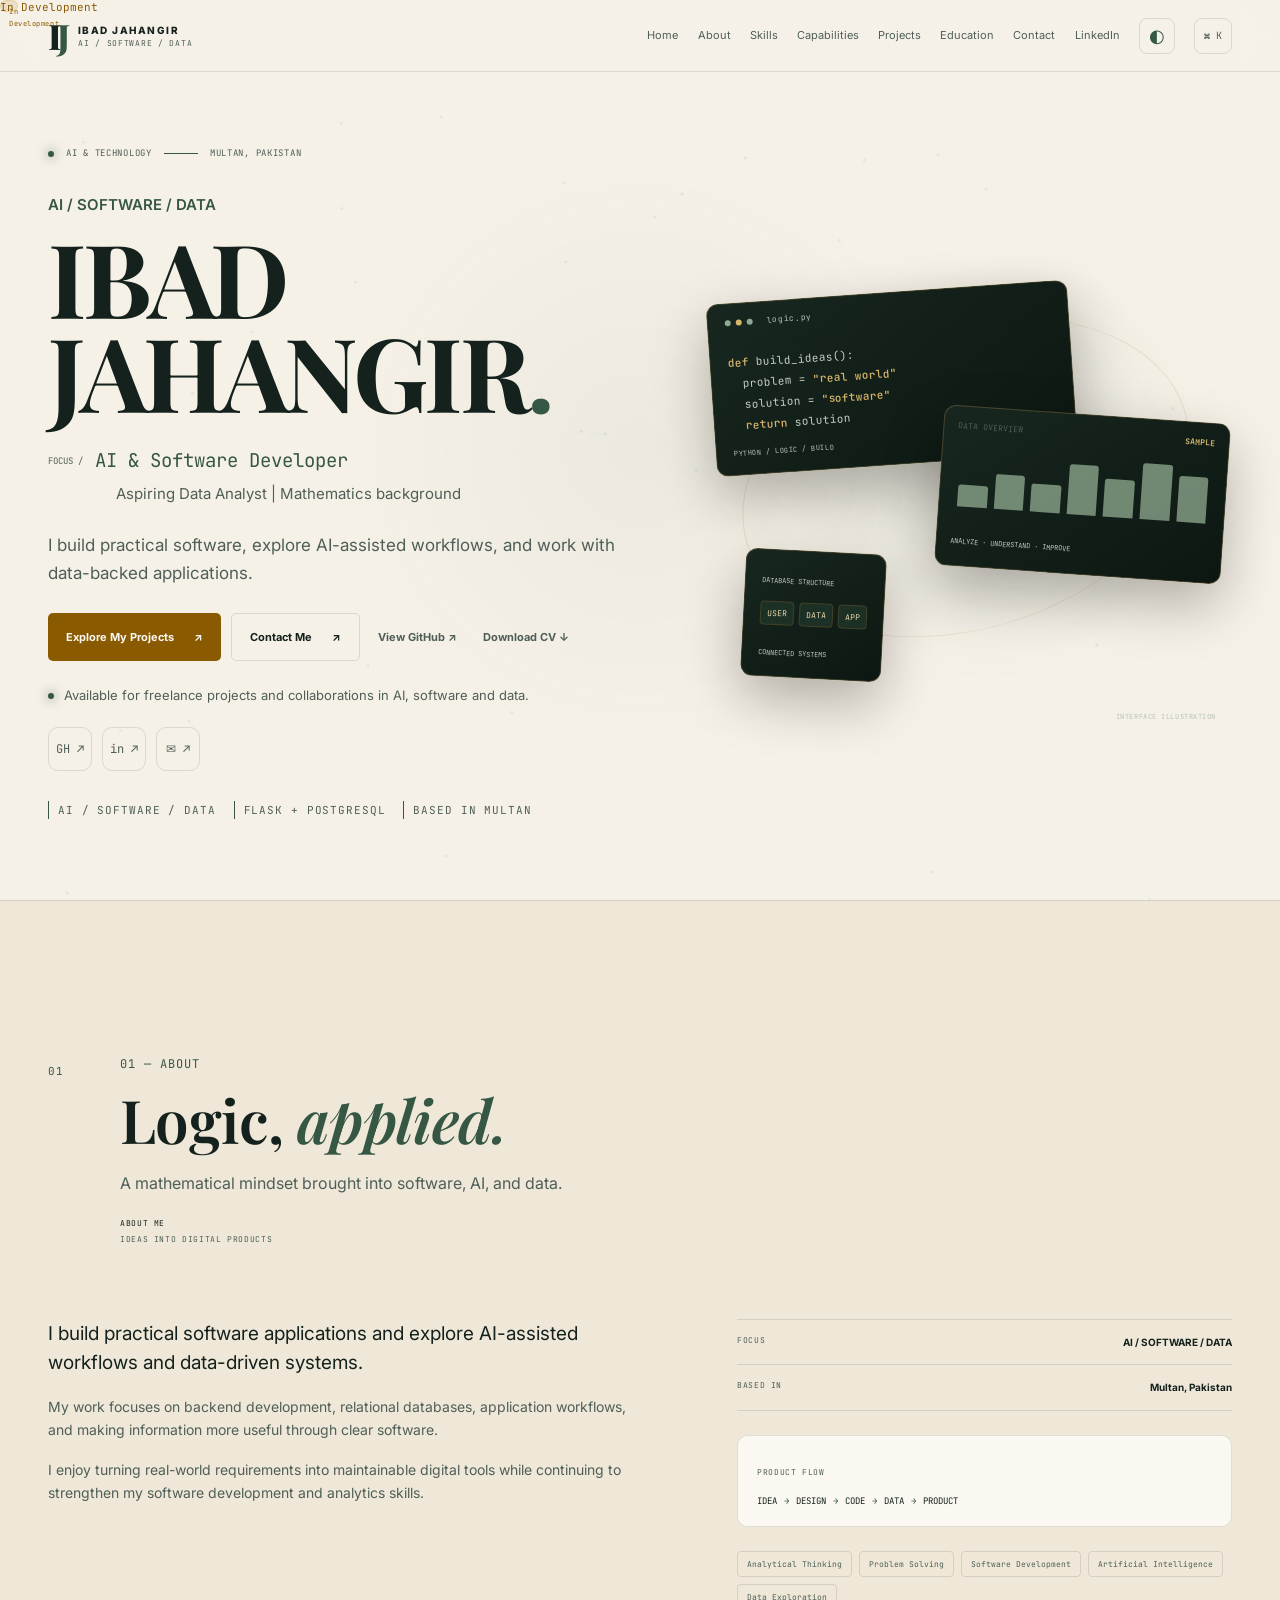
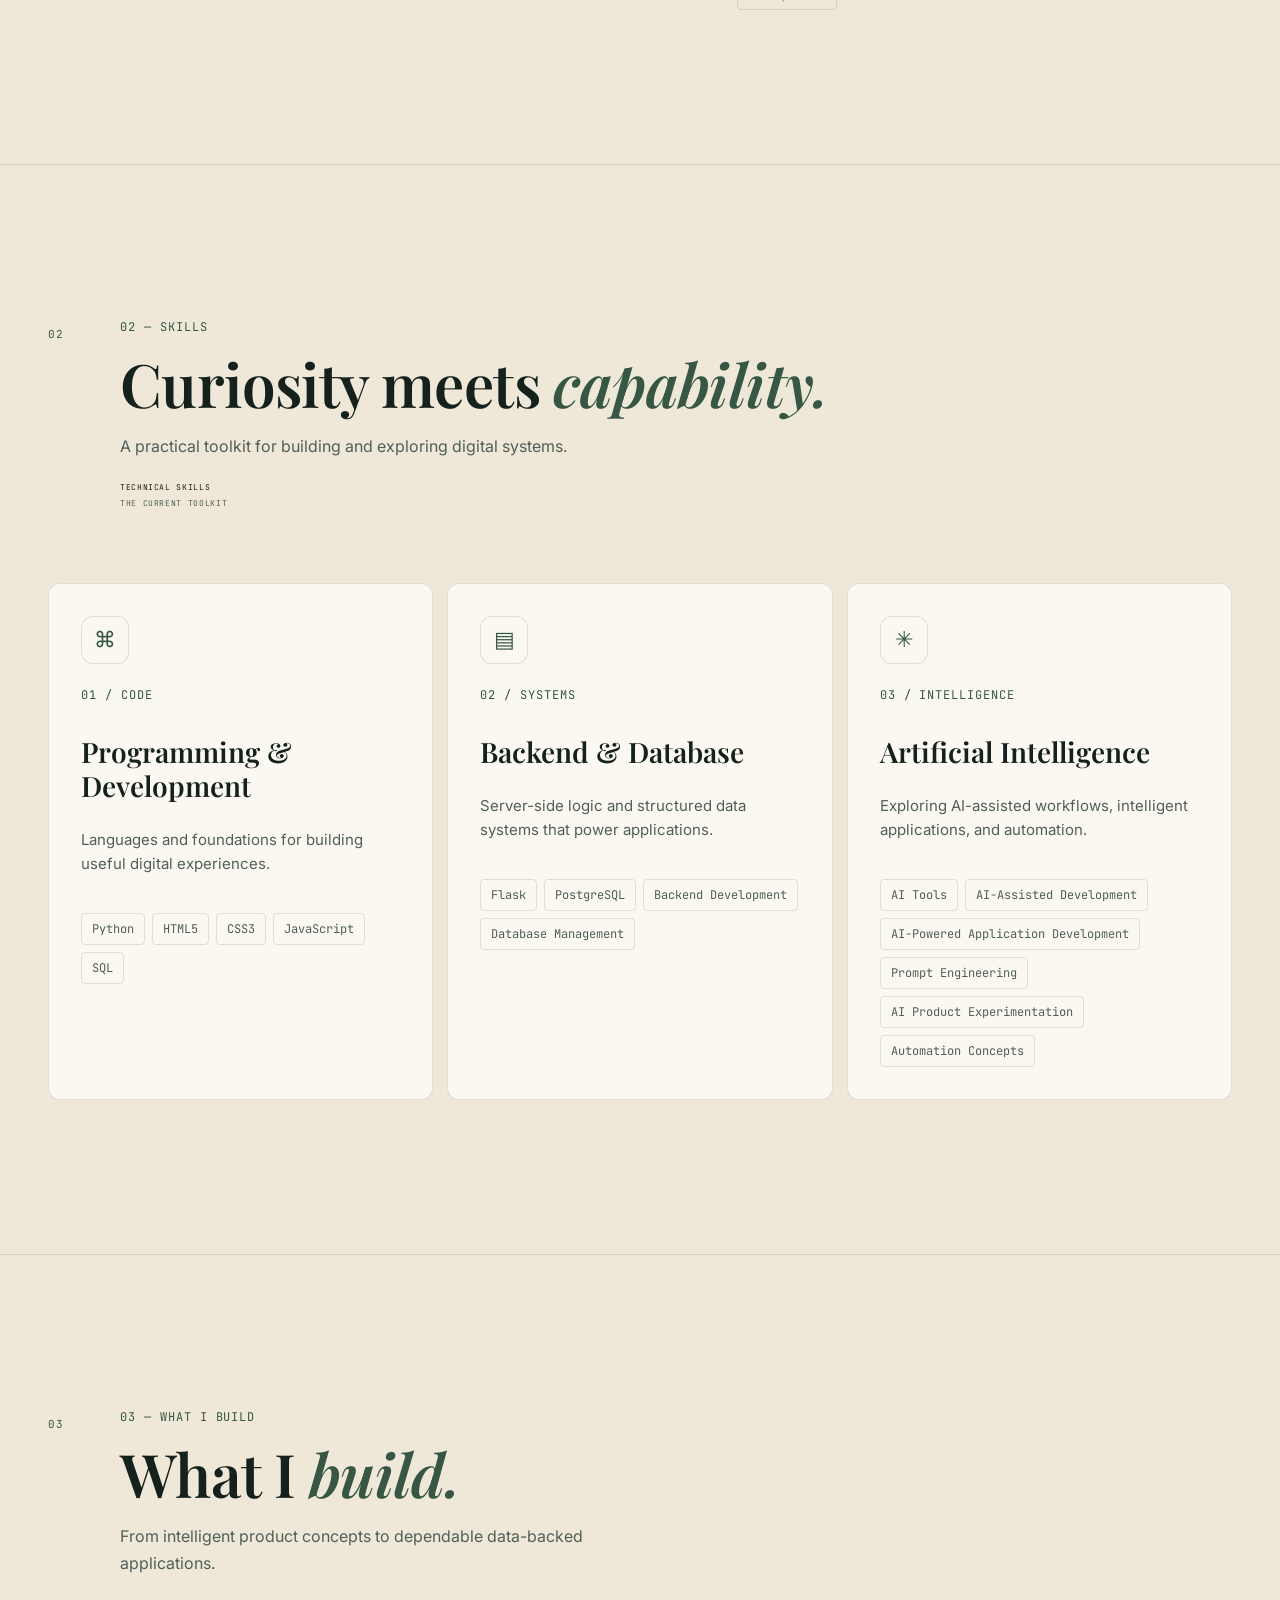
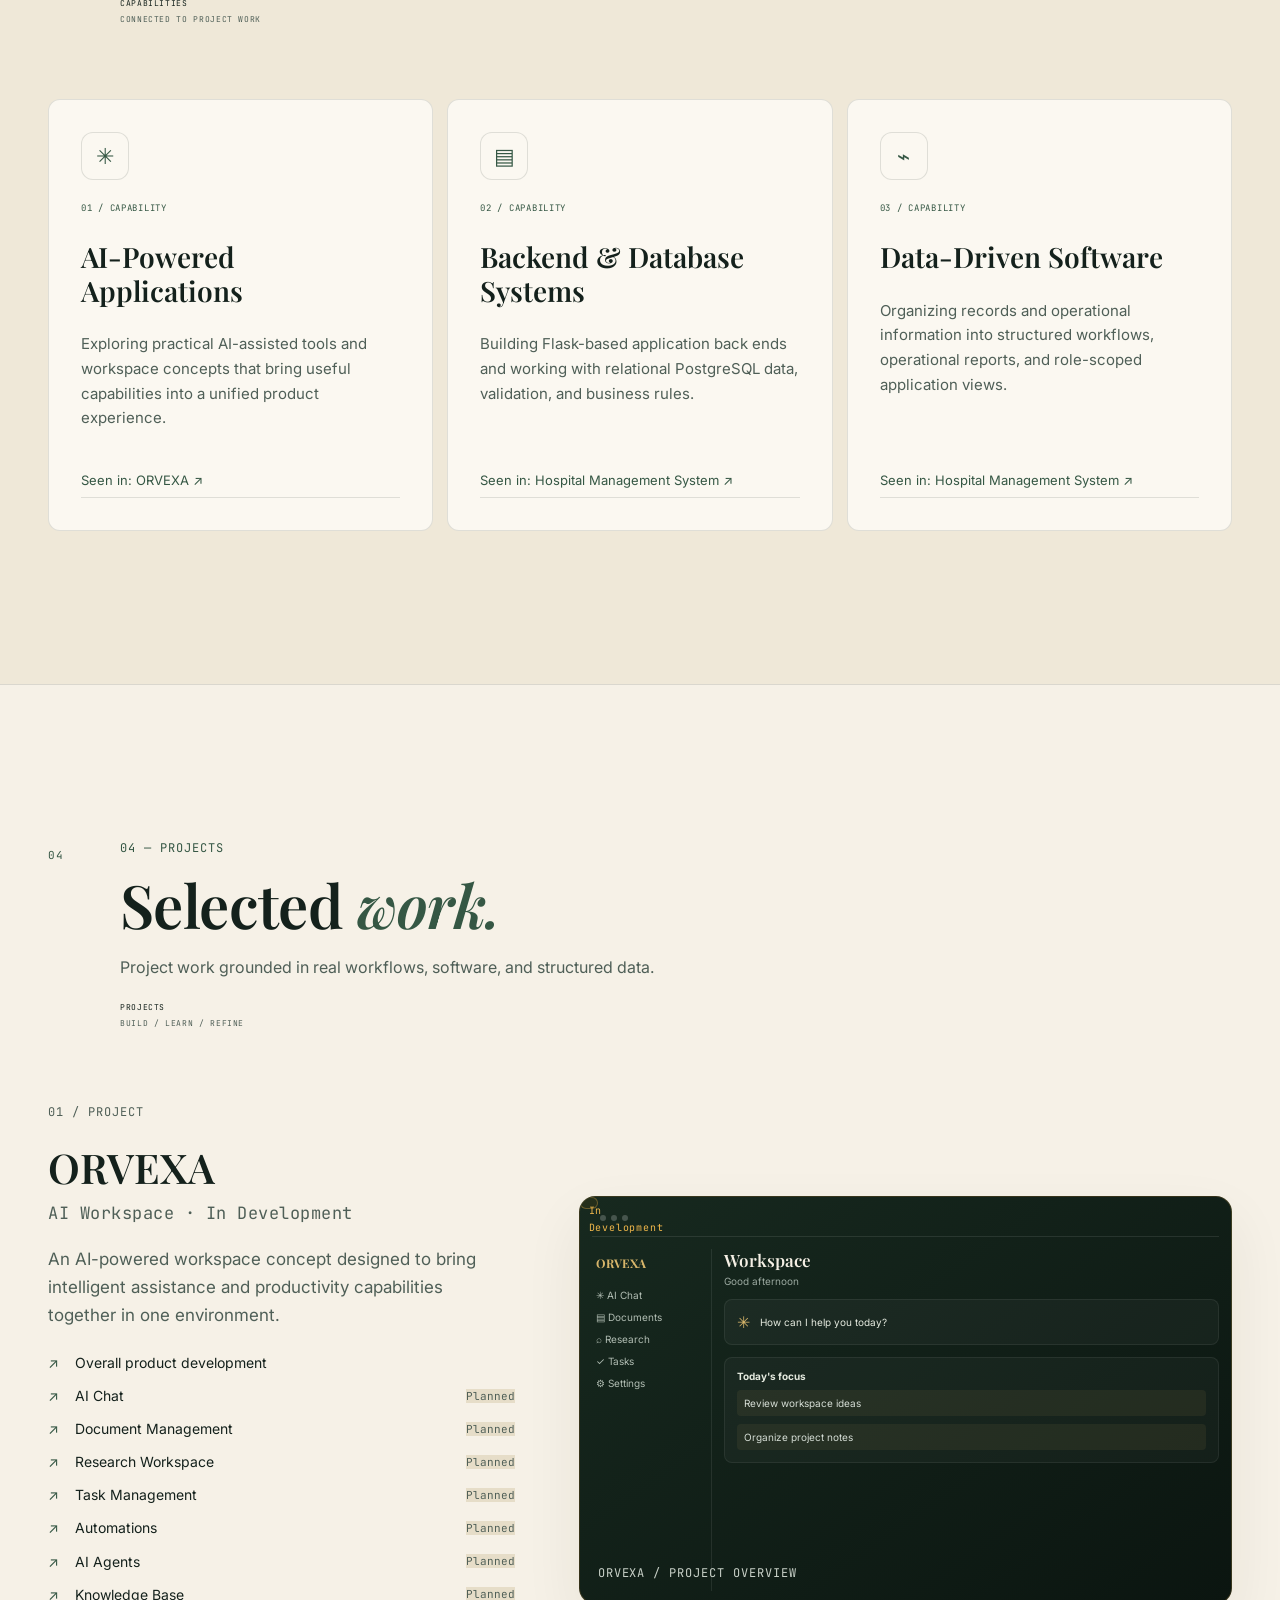
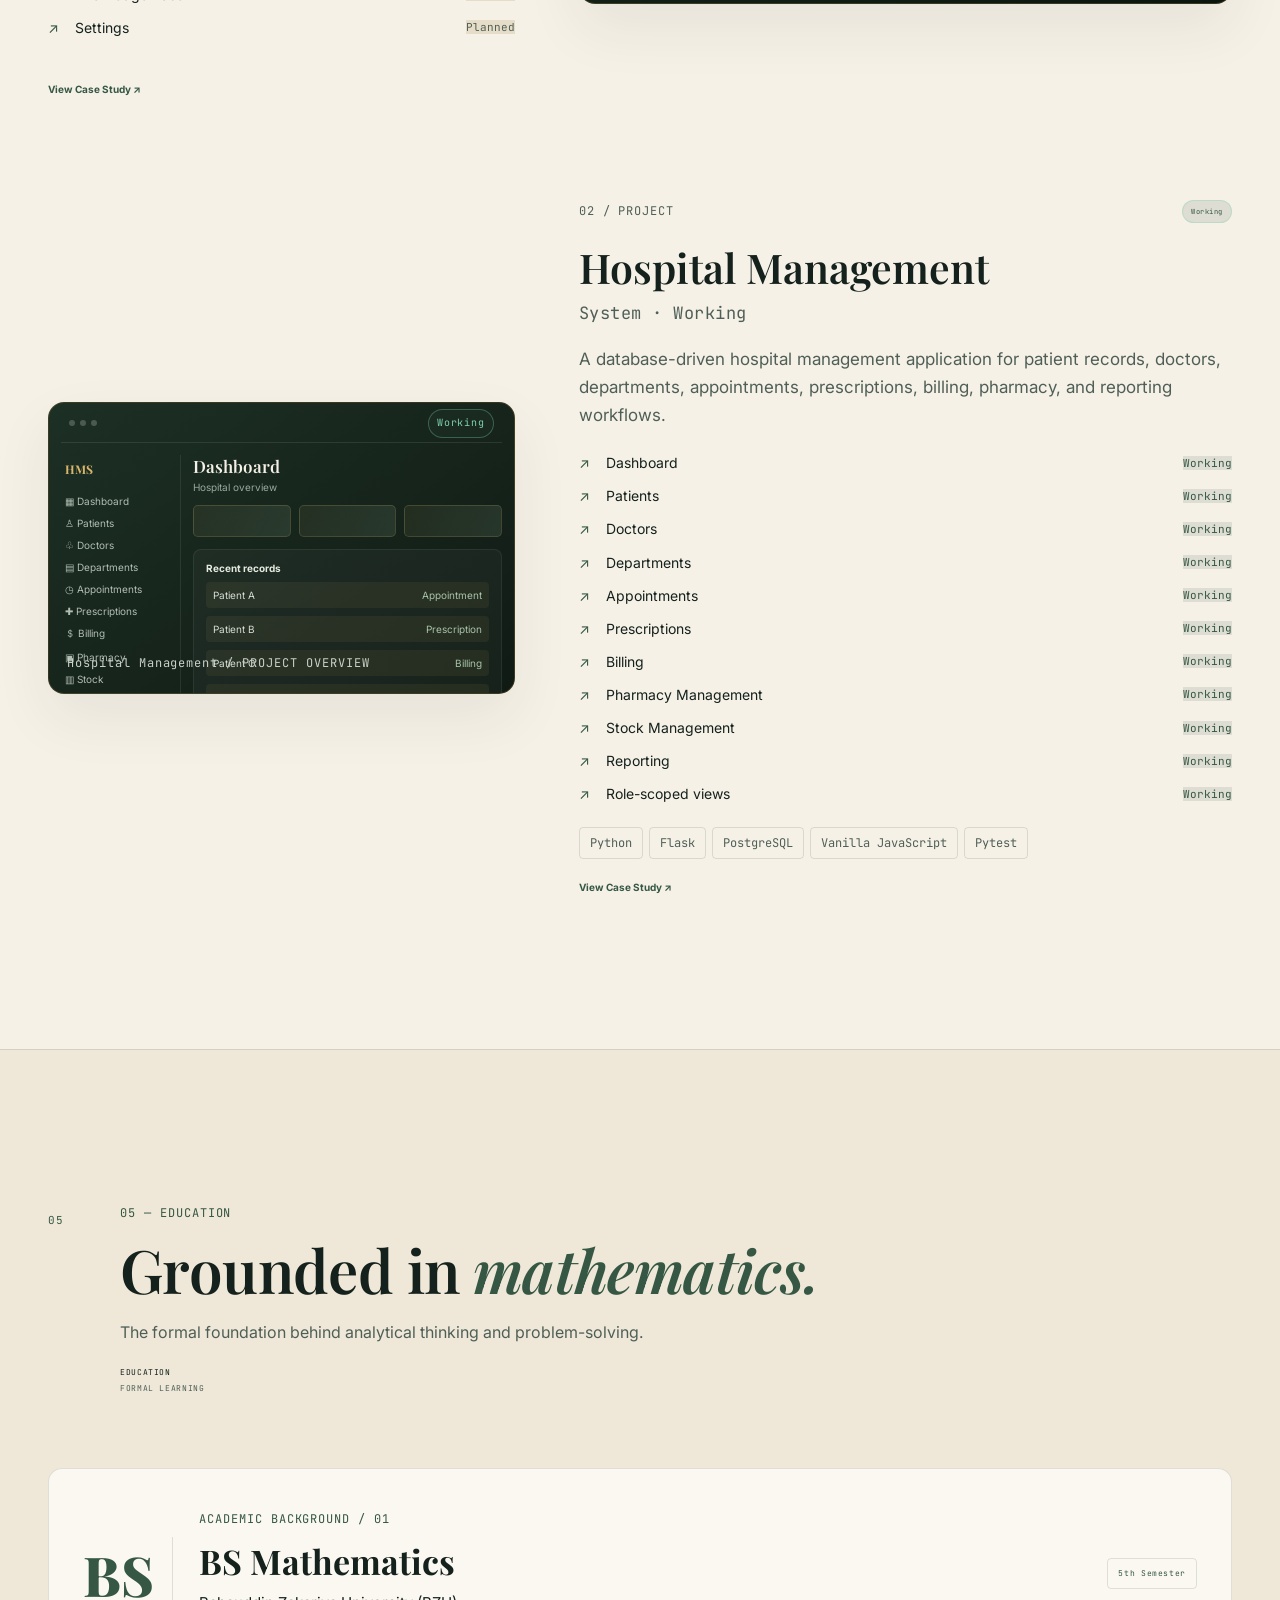
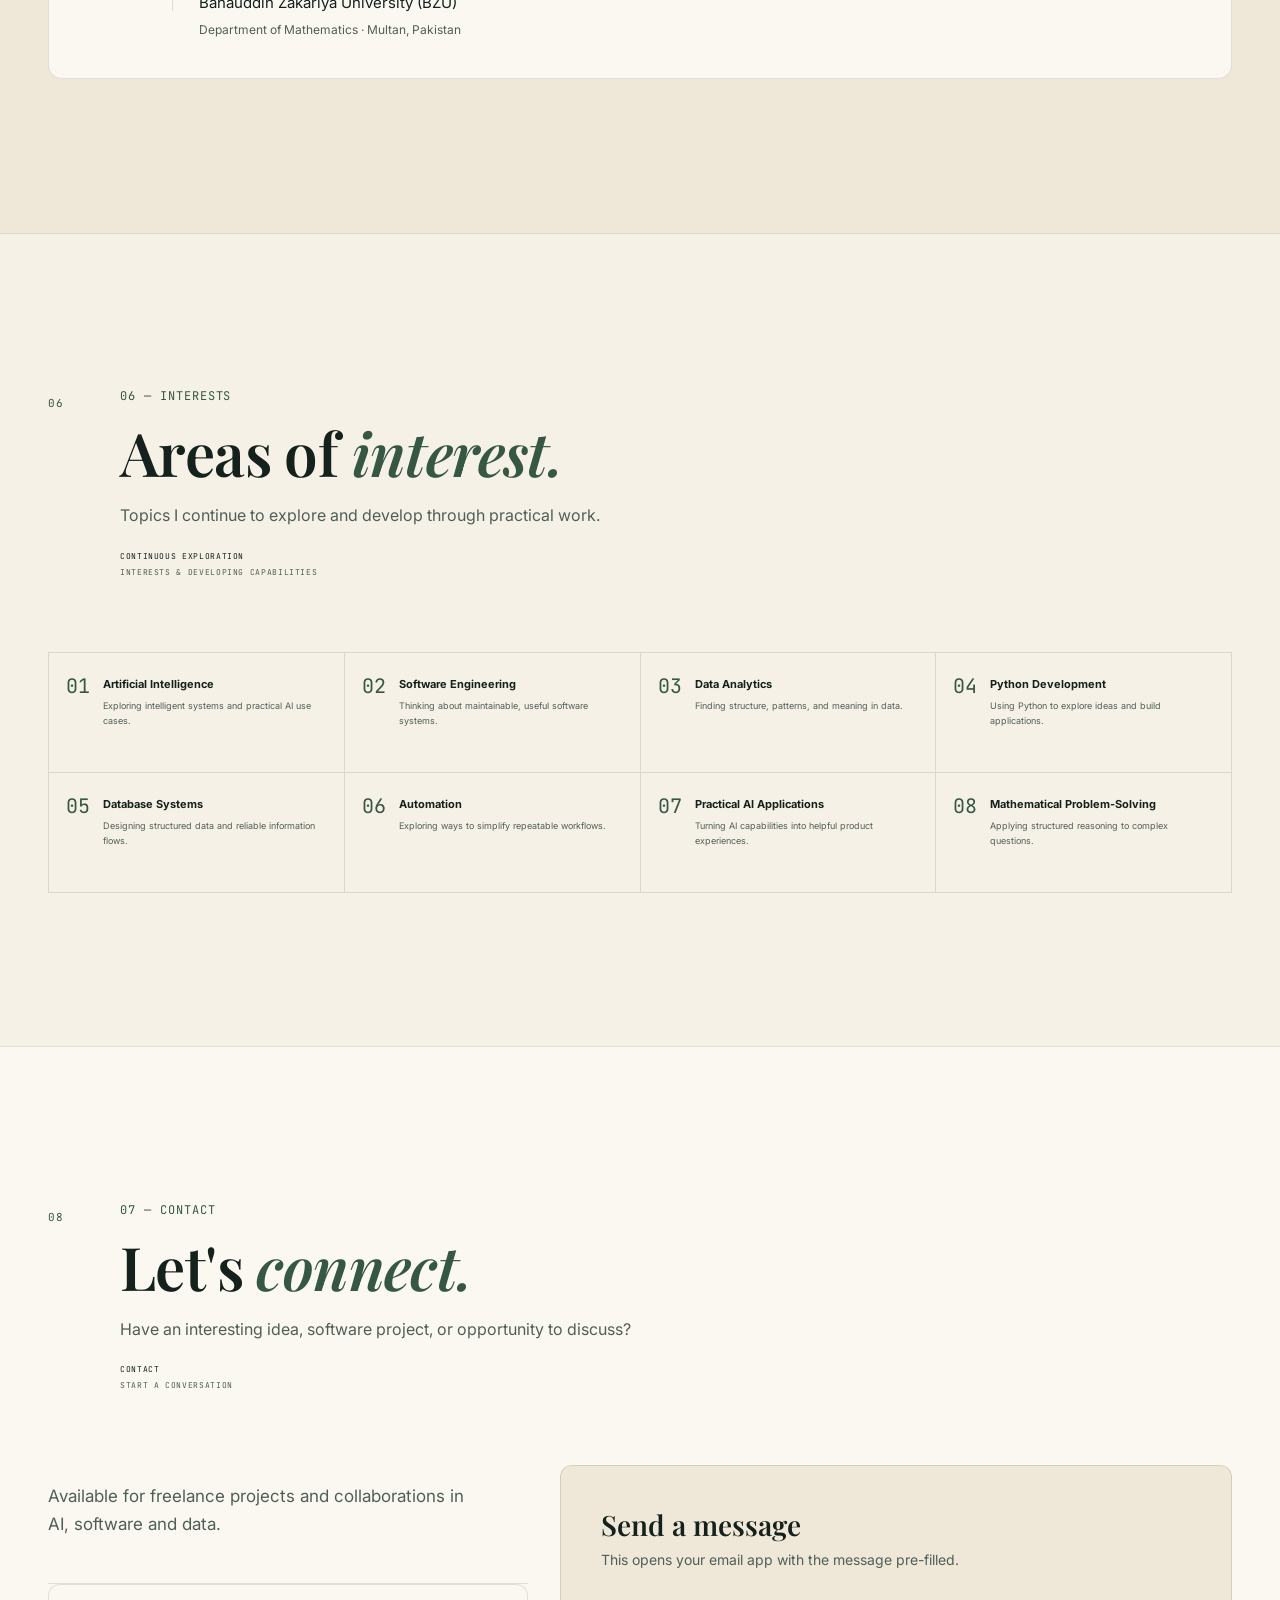
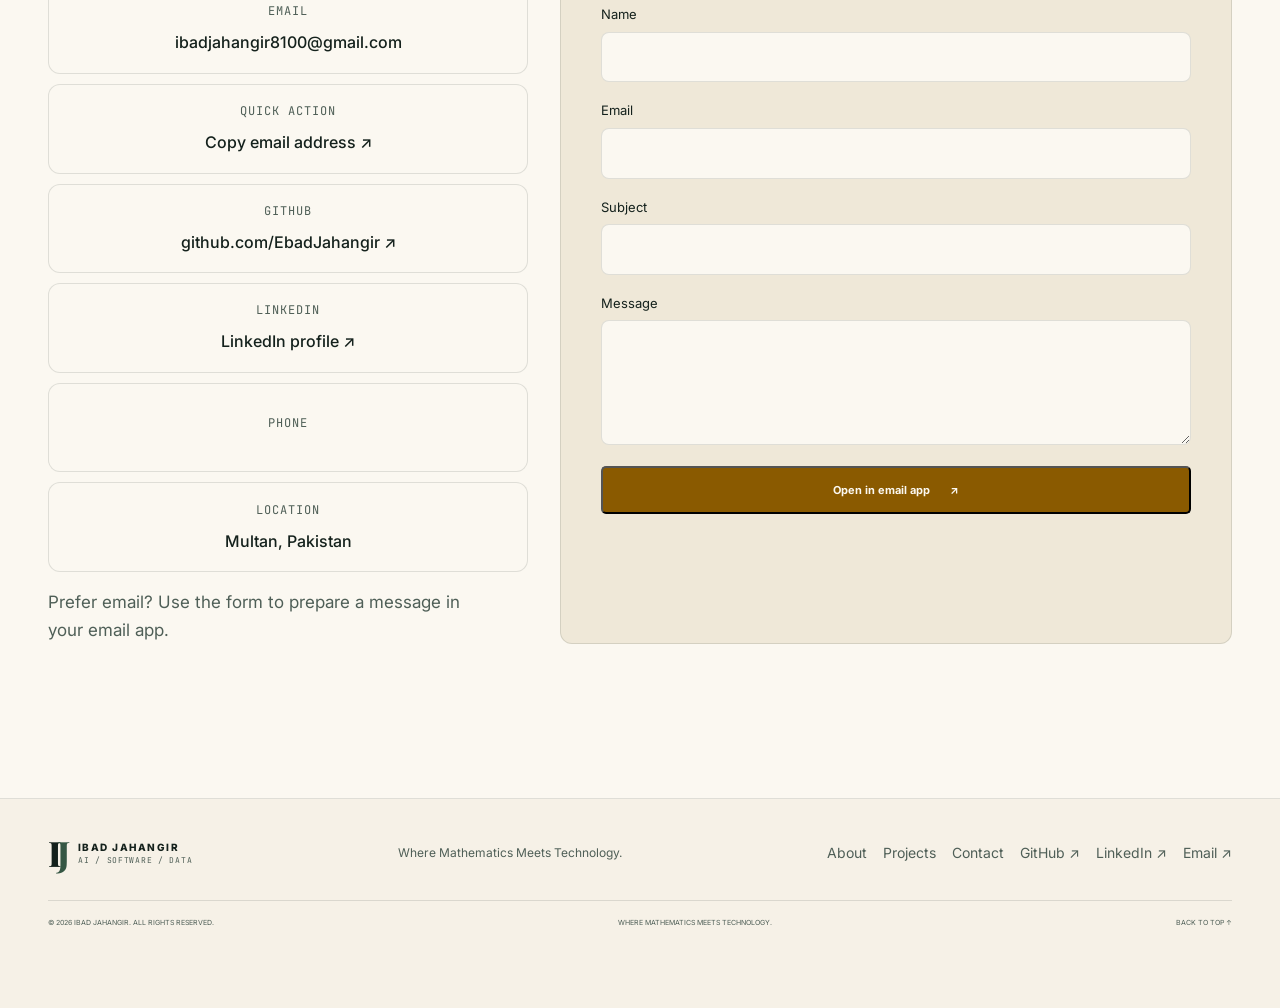
==== commit 6562cbad: "seo(d): add absolute social metadata and PNG preview" ====
--- a/index.html
+++ b/index.html
@@ -2,10 +2,13 @@
 <html lang="en" data-theme="light">
 <head>
 <meta charset="utf-8"><meta name="viewport" content="width=device-width,initial-scale=1">
-<meta name="theme-color" content="#F6F1E7">
+<meta name="theme-color" content="#08100D" media="(prefers-color-scheme: dark)">
+<meta name="theme-color" content="#F6F1E7" media="(prefers-color-scheme: light)">
 <meta name="color-scheme" content="dark light"><link rel="canonical" href="https://ebadjahangir.github.io/Ibad-demo/"><meta name="description" content="Explore the portfolio of Ibad Jahangir, an AI & Software Developer, Aspiring Data Analyst, and Mathematician from Multan, Pakistan.">
-<meta property="og:title" content="Ibad Jahangir | AI & Software Developer"><meta property="og:description" content="Building intelligent solutions, practical software, and meaningful digital experiences."><meta property="og:type" content="website"><meta property="og:image" content="assets/images/og-image.svg">
-<meta name="twitter:card" content="summary_large_image"><meta name="twitter:title" content="Ibad Jahangir | AI & Software Developer"><meta name="twitter:description" content="Where Mathematics Meets Technology.">
+<meta property="og:title" content="Ibad Jahangir | AI & Software Developer"><meta property="og:description" content="Building intelligent solutions, practical software, and meaningful digital experiences."><meta property="og:type" content="website"><meta property="og:url" content="https://ebadjahangir.github.io/Ibad-demo/">
+<meta property="og:image" content="https://ebadjahangir.github.io/Ibad-demo/assets/images/og-image.png">
+<meta property="og:image:width" content="1200"><meta property="og:image:height" content="630"><meta property="og:image:alt" content="Ibad Jahangir — AI & Software Developer">
+<meta name="twitter:card" content="summary_large_image"><meta name="twitter:title" content="Ibad Jahangir | AI & Software Developer"><meta name="twitter:description" content="Where Mathematics Meets Technology."><meta name="twitter:image" content="https://ebadjahangir.github.io/Ibad-demo/assets/images/og-image.png"><meta name="twitter:image:alt" content="Ibad Jahangir — AI & Software Developer">
 
 <title>Ibad Jahangir | AI &amp; Software Developer</title><link rel="icon" type="image/svg+xml" href="assets/favicon/favicon.svg">
 <link rel="preconnect" href="https://fonts.googleapis.com"><link rel="preconnect" href="https://fonts.gstatic.com" crossorigin>
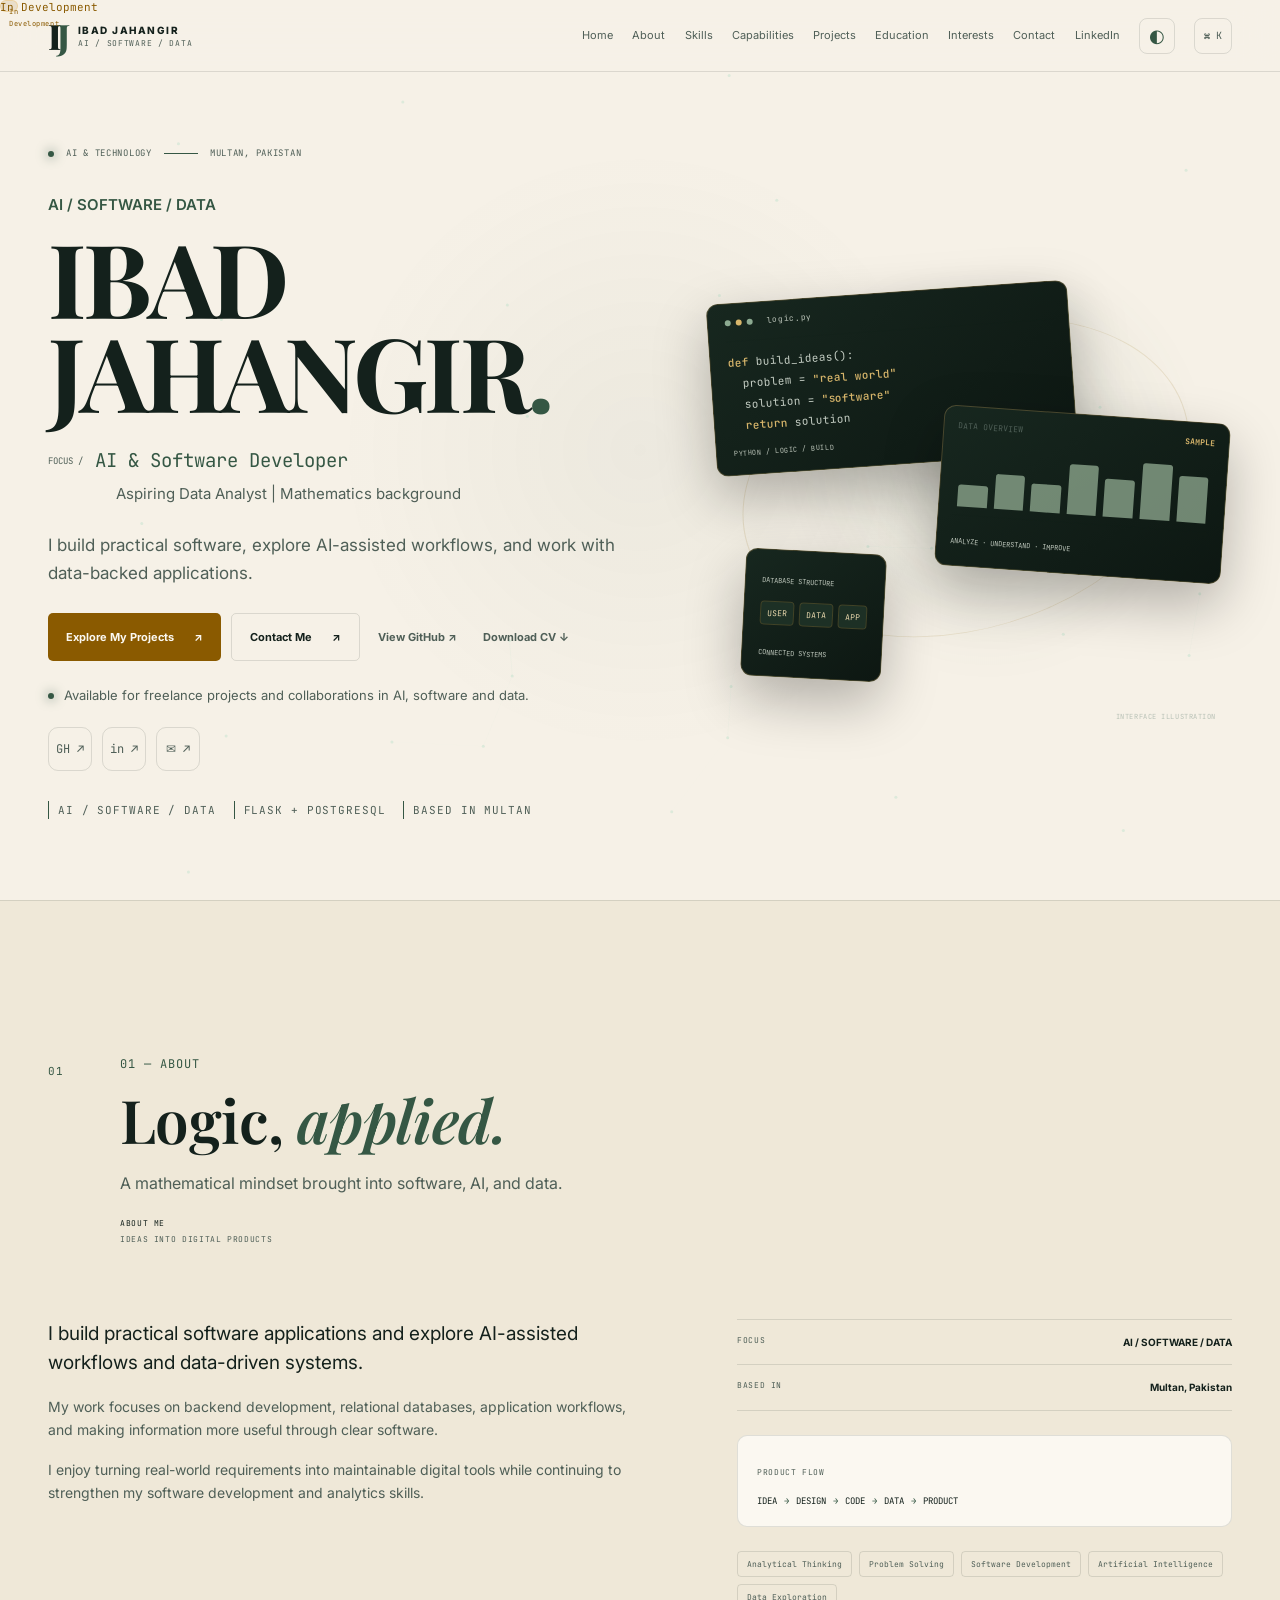
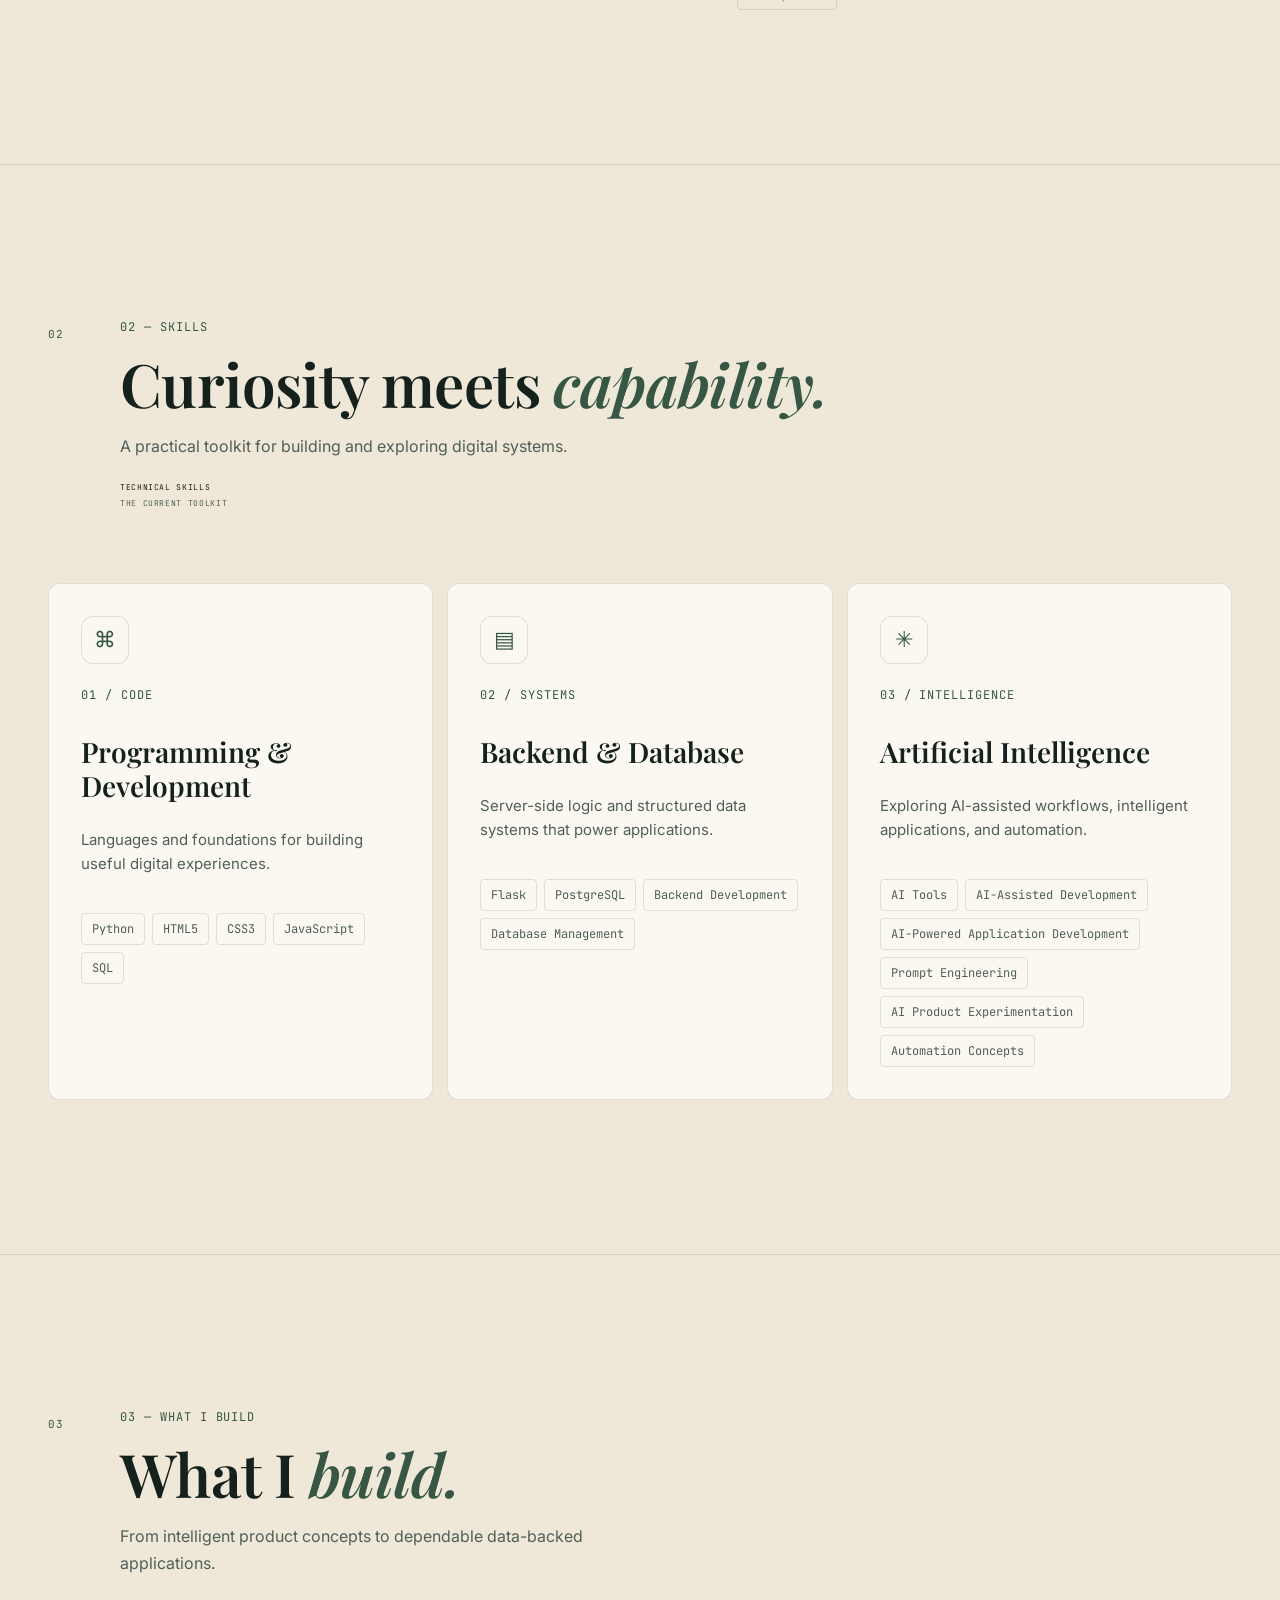
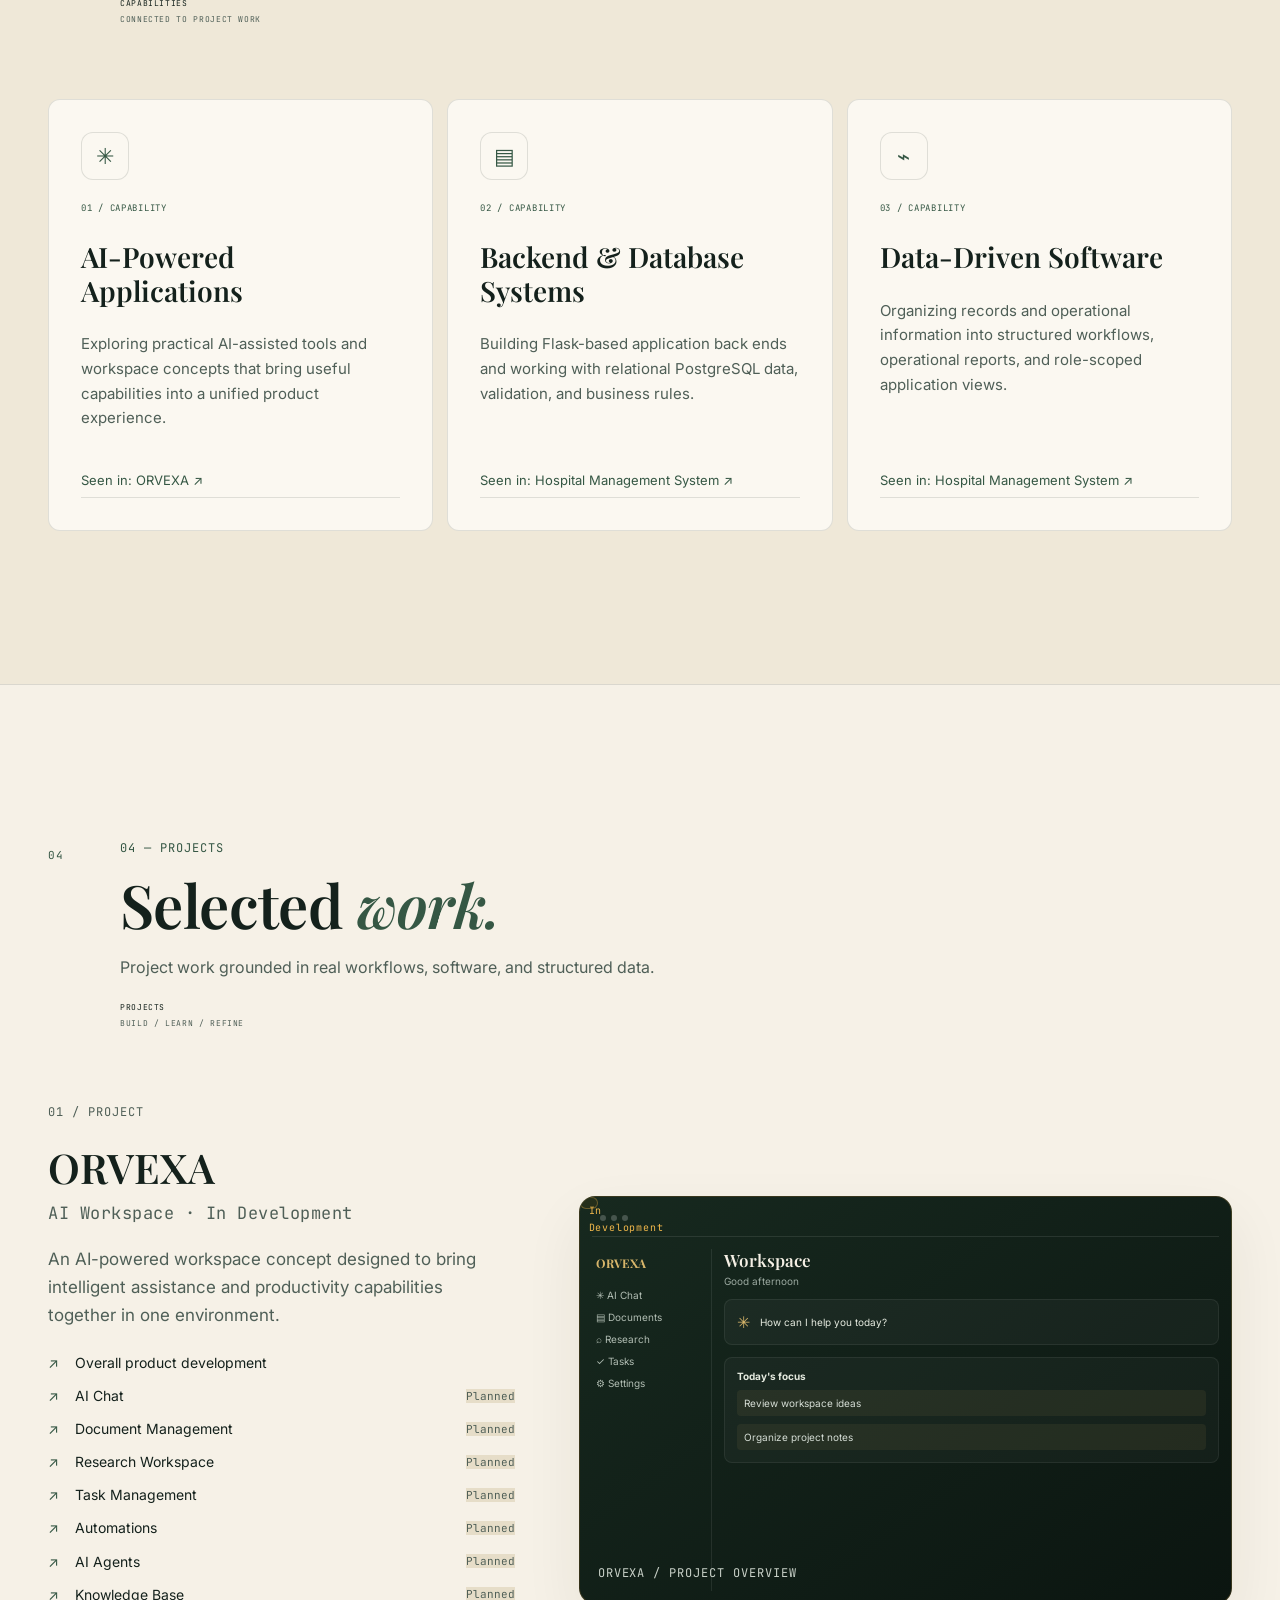
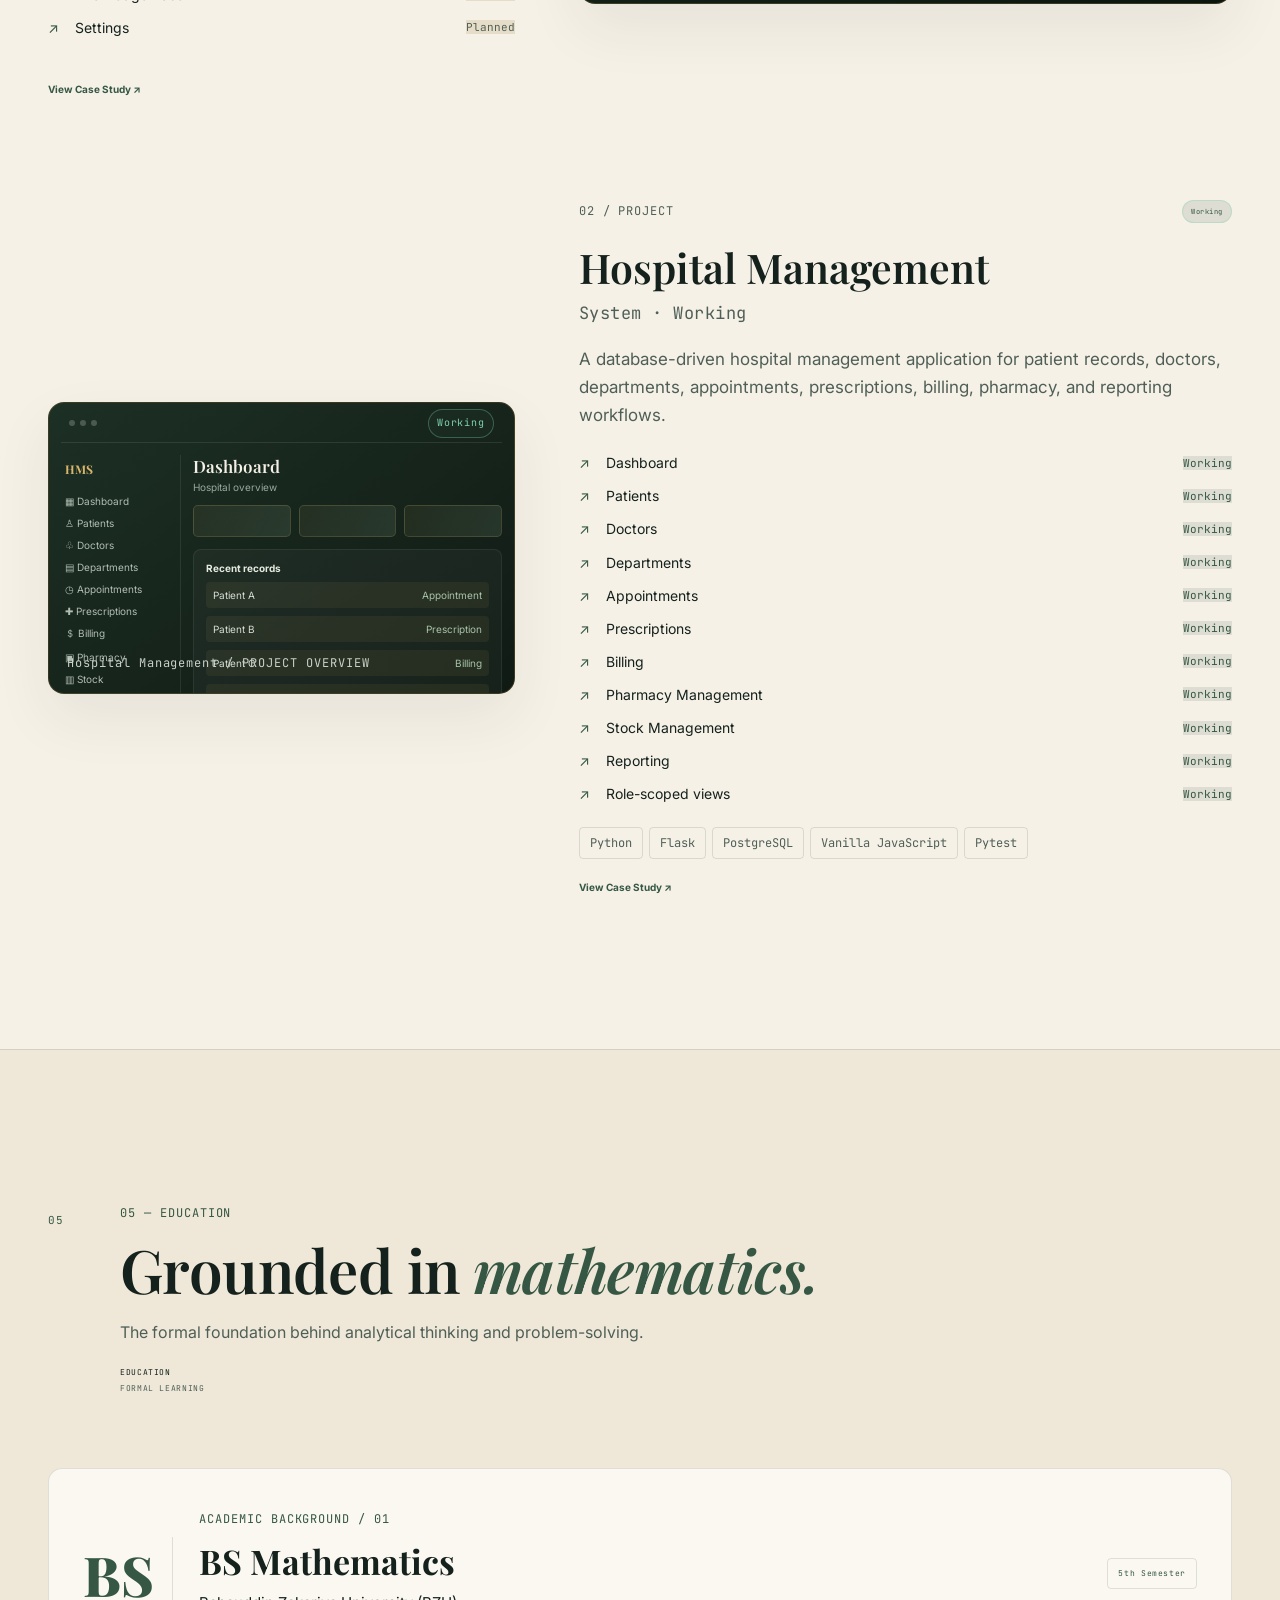
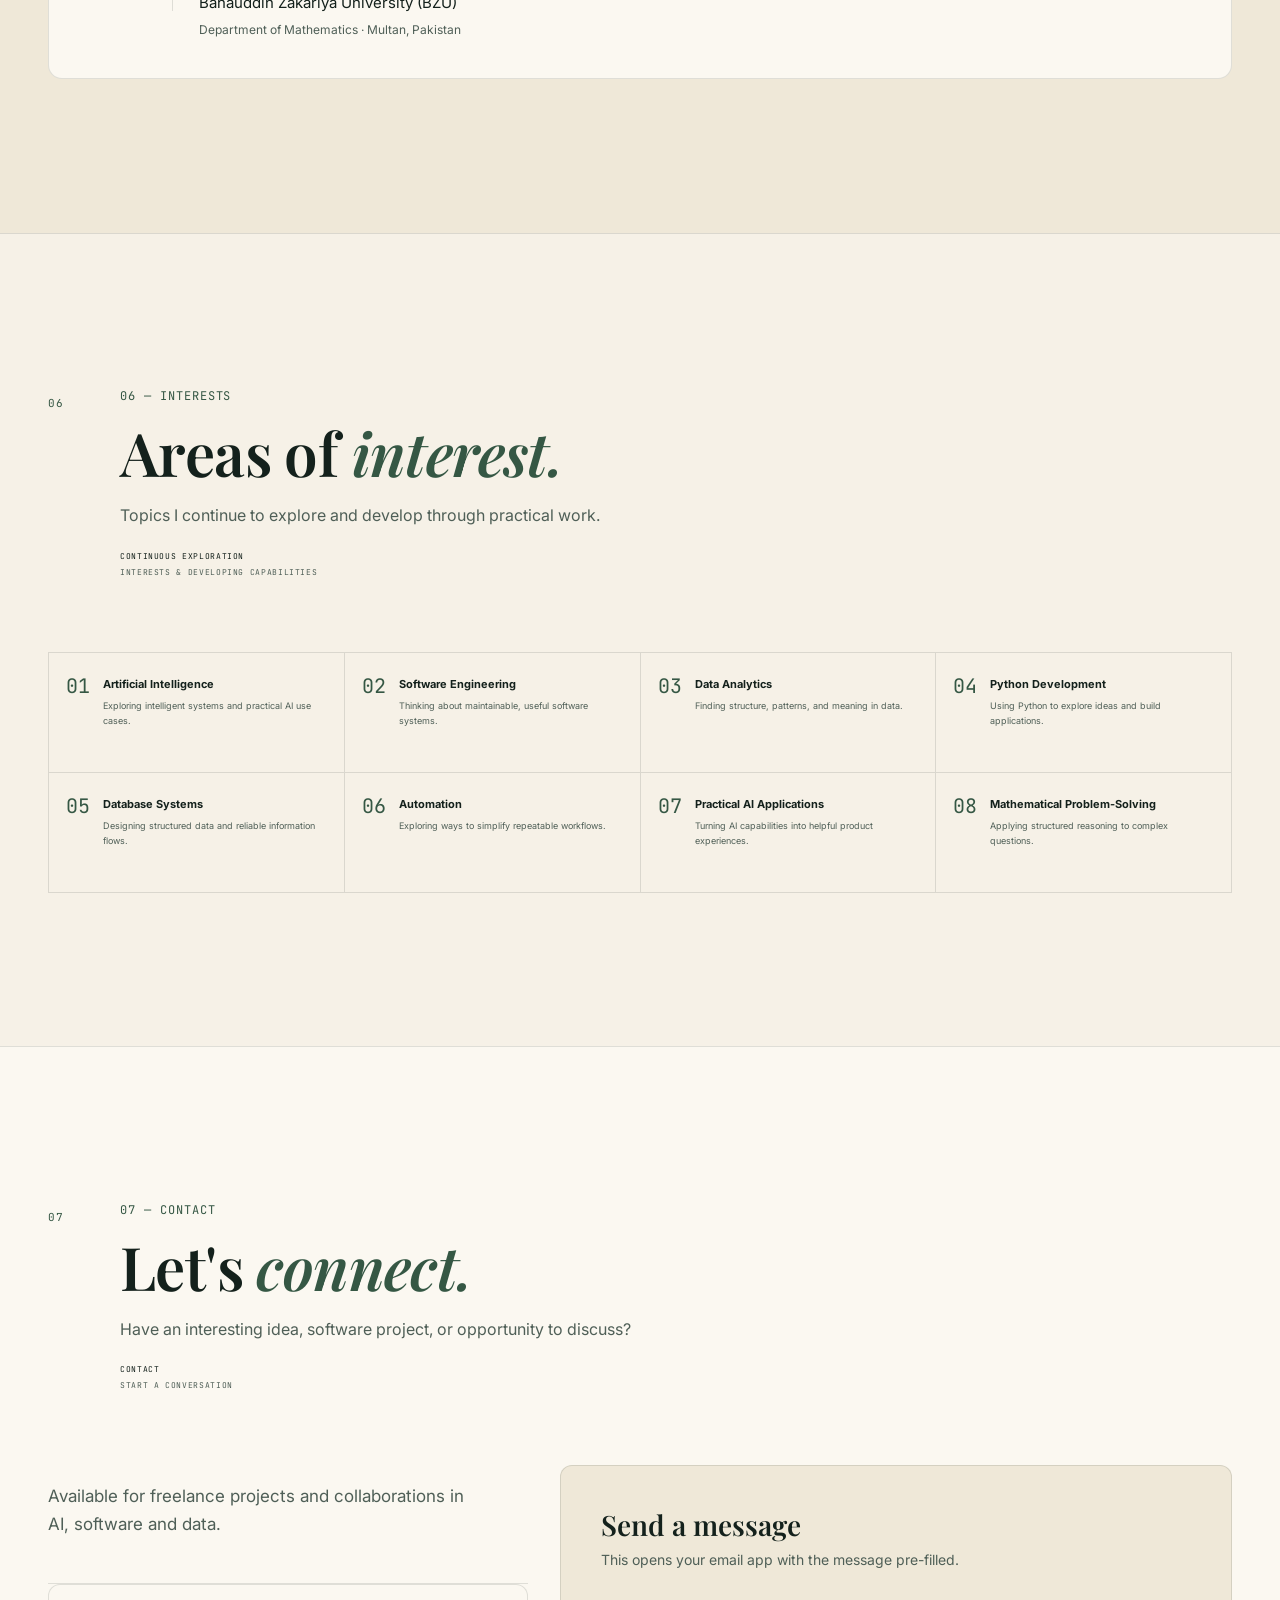
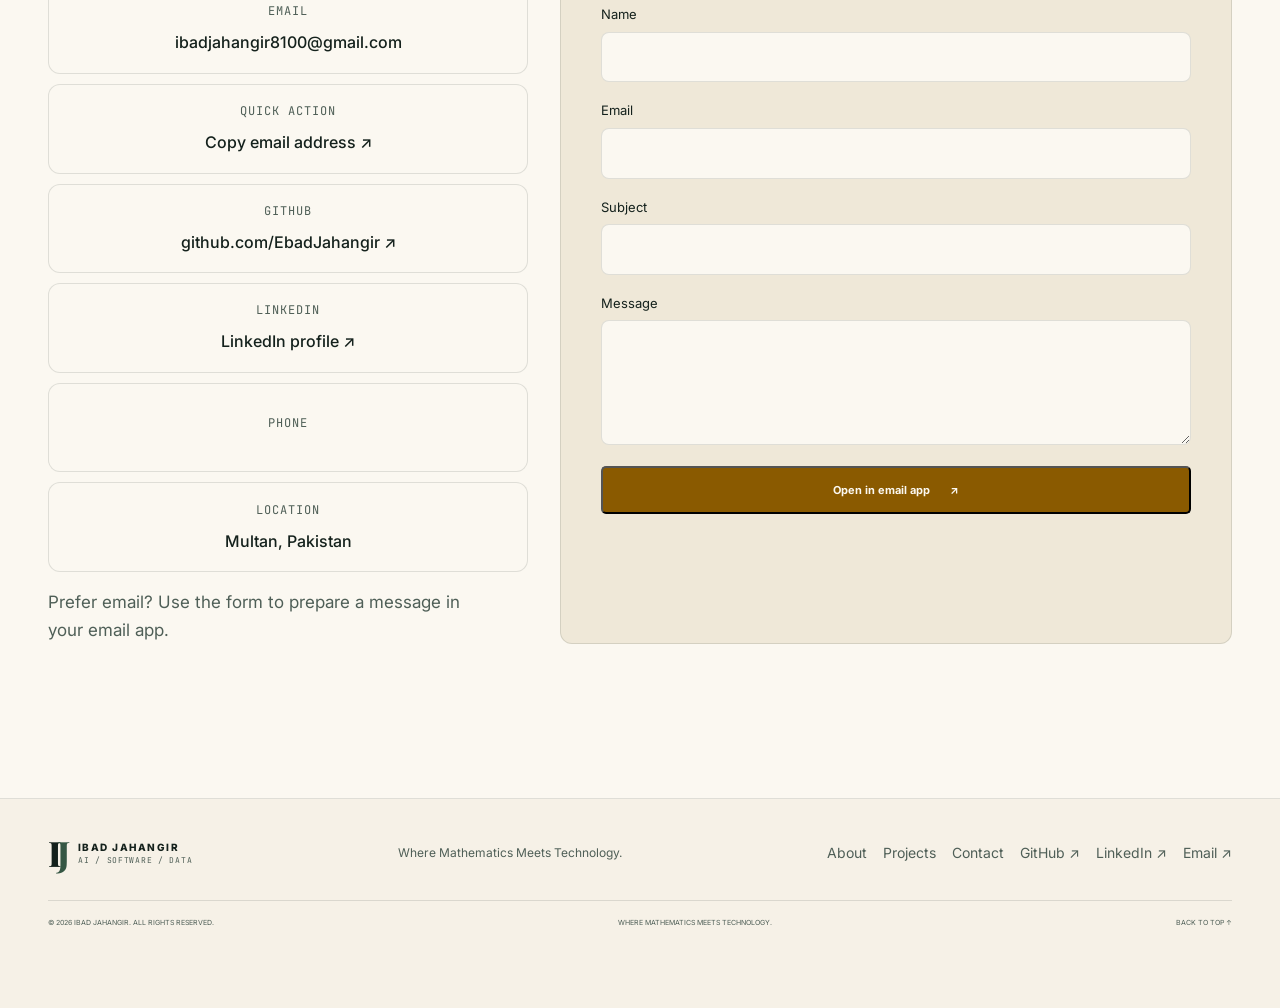
==== commit 13e67b1d: "fix(e): add Interests navigation and align section numbering" ====
--- a/index.html
+++ b/index.html
@@ -23,7 +23,7 @@
 <header class="site-header"><nav class="nav shell" aria-label="Main navigation">
 <a class="brand" href="#home" aria-label="Ibad Jahangir home"><span class="brand-mark">I<span>J</span></span><span class="brand-name">IBAD JAHANGIR<small>AI / SOFTWARE / DATA</small></span></a>
 <button class="menu-toggle" id="menuToggle" aria-expanded="false" aria-controls="navLinks" aria-label="Open navigation"><span></span><span></span></button>
-<div class="nav-links" id="navLinks"><a href="#home">Home</a><a href="#about">About</a><a href="#skills">Skills</a><a href="#capabilities">Capabilities</a><a href="#projects">Projects</a><a href="#education">Education</a><a href="#contact">Contact</a><a href="#credentials" id="credentialsNav" hidden>Credentials</a><a href="#cv" id="cvNav" hidden>CV</a><button class="theme-toggle" id="themeToggle" aria-label="Switch color theme">◐</button><button class="command-hint" id="openPalette" aria-label="Open command palette">⌘ K</button></div>
+<div class="nav-links" id="navLinks"><a href="#home">Home</a><a href="#about">About</a><a href="#skills">Skills</a><a href="#capabilities">Capabilities</a><a href="#projects">Projects</a><a href="#education">Education</a><a href="#interests">Interests</a><a href="#contact">Contact</a><a href="#credentials" id="credentialsNav" hidden>Credentials</a><a href="#cv" id="cvNav" hidden>CV</a><button class="theme-toggle" id="themeToggle" aria-label="Switch color theme">◐</button><button class="command-hint" id="openPalette" aria-label="Open command palette">⌘ K</button></div>
 </nav></header>
 <main id="main">
 <section class="hero section-shell" id="home"><canvas class="network-canvas" id="networkCanvas" aria-hidden="true"></canvas><div class="hero-copy reveal"><p class="eyebrow"><span class="status-dot"></span> AI &amp; TECHNOLOGY <i></i> MULTAN, PAKISTAN</p><p class="hero-kicker">AI / SOFTWARE / DATA</p><h1>IBAD<br><span>JAHANGIR</span><b>.</b></h1><p class="hero-role"><span class="role-prefix">FOCUS /</span><span id="typedRole">AI &amp; Software Developer</span></p><p class="hero-sub" data-profile="supporting"></p><p class="hero-description" data-profile="description"></p>
@@ -46,8 +46,8 @@
 <section class="content-section projects-section" id="projects"><div class="shell"><div class="section-head reveal"><span class="section-index">04</span><div><p class="section-label">04 — PROJECTS</p><h2>Selected <em>work.</em></h2><p class="section-intro">Project work grounded in real workflows, software, and structured data.</p></div><p class="section-aside">PROJECTS<br><span>BUILD / LEARN / REFINE</span></p></div><div class="projects-list" id="projectsList"></div></div></section>
 <section class="content-section education-section" id="education"><div class="shell"><div class="section-head reveal"><span class="section-index">05</span><div><p class="section-label">05 — EDUCATION</p><h2>Grounded in <em>mathematics.</em></h2><p class="section-intro">The formal foundation behind analytical thinking and problem-solving.</p></div><p class="section-aside">EDUCATION<br><span>FORMAL LEARNING</span></p></div><article class="education-card reveal" id="educationCard"></article></div></section>
 <section class="content-section interests-section" id="interests"><div class="shell"><div class="section-head reveal"><span class="section-index">06</span><div><p class="section-label">06 — INTERESTS</p><h2>Areas of <em>interest.</em></h2><p class="section-intro">Topics I continue to explore and develop through practical work.</p></div><p class="section-aside">CONTINUOUS EXPLORATION<br><span>INTERESTS & DEVELOPING CAPABILITIES</span></p></div><div class="interest-grid" id="interestGrid"></div></div></section>
-<section class="content-section cv-section" id="cv" hidden><div class="shell"><div class="section-head"><span class="section-index">07</span><div><p class="section-label">// CURRICULUM VITAE</p><h2>The full <em>record.</em></h2></div></div><div class="cv-card"><div class="cv-preview">IJ<span>.</span><small>CURRICULUM VITAE / PDF</small></div><div><p>Explore the full professional and academic record.</p><ul><li>Education and technical focus</li><li>Skills and project experience</li><li>Verified details only</li></ul><a class="btn btn-primary" href="assets/cv/Ibad_Jahangir_CV.pdf" download>Download CV (PDF) ↓</a> <a class="btn btn-outline" href="assets/cv/Ibad_Jahangir_CV.pdf" target="_blank" rel="noopener noreferrer">Open in new tab ↗</a></div></div></div></section><section class="content-section credentials-section" id="credentials" hidden><div class="shell"><div class="section-head"><span class="section-index">07</span><div><p class="section-label">// VERIFIED LEARNING</p><h2>Credentials &amp; <em>certificates.</em></h2></div></div><div id="credentialsGrid"></div></div></section>
-<section class="contact-section" id="contact"><div class="shell"><div class="section-head reveal"><span class="section-index">08</span><div><p class="section-label">07 — CONTACT</p><h2>Let's <em>connect.</em></h2><p class="section-intro">Have an interesting idea, software project, or opportunity to discuss?</p></div><p class="section-aside">CONTACT<br><span>START A CONVERSATION</span></p></div><div class="contact-grid"><div class="contact-copy reveal"><p data-profile="availability"></p><div class="contact-links"><a class="contact-link" data-link="email"><span>EMAIL</span><b data-profile="email"></b></a><button class="contact-link" id="copyEmail"><span>QUICK ACTION</span><b>Copy email address ↗</b></button><a class="contact-link" data-link="github" target="_blank" rel="noopener noreferrer"><span>GITHUB</span><b>github.com/EbadJahangir ↗</b></a><a class="contact-link optional-linkedin" data-link="linkedin" target="_blank" rel="noopener noreferrer" hidden><span>LINKEDIN</span><b>LinkedIn profile ↗</b></a><a class="contact-link optional-phone" data-link="phone" hidden><span>PHONE</span><b data-profile="phone"></b></a></div></div><form class="message-form reveal" id="messageForm" novalidate><h3>Send a message</h3><p id="formHelper">This opens your email app with the message pre-filled.</p><div class="form-status" id="formStatus" role="status" aria-live="polite"></div><input name="_gotcha" tabindex="-1" autocomplete="off" aria-hidden="true" class="honeypot"><label>Name<input name="name" autocomplete="name" required></label><small class="field-error" data-error="name"></small><label>Email<input name="email" type="email" autocomplete="email" required></label><small class="field-error" data-error="email"></small><label>Subject<input name="subject" required></label><small class="field-error" data-error="subject"></small><label>Message<textarea name="message" rows="4" required></textarea></label><small class="field-error" data-error="message"></small><button class="btn btn-primary" type="submit">Open in email app <span>↗</span></button></form></div></div></section>
+<section class="content-section cv-section" id="cv" hidden><div class="shell"><div class="section-head"><div><p class="section-label">// CURRICULUM VITAE</p><h2>The full <em>record.</em></h2></div></div><div class="cv-card"><div class="cv-preview">IJ<span>.</span><small>CURRICULUM VITAE / PDF</small></div><div><p>Explore the full professional and academic record.</p><ul><li>Education and technical focus</li><li>Skills and project experience</li><li>Verified details only</li></ul><a class="btn btn-primary" href="assets/cv/Ibad_Jahangir_CV.pdf" download>Download CV (PDF) ↓</a> <a class="btn btn-outline" href="assets/cv/Ibad_Jahangir_CV.pdf" target="_blank" rel="noopener noreferrer">Open in new tab ↗</a></div></div></div></section><section class="content-section credentials-section" id="credentials" hidden><div class="shell"><div class="section-head"><div><p class="section-label">// VERIFIED LEARNING</p><h2>Credentials &amp; <em>certificates.</em></h2></div></div><div id="credentialsGrid"></div></div></section>
+<section class="contact-section" id="contact"><div class="shell"><div class="section-head reveal"><span class="section-index">07</span><div><p class="section-label">07 — CONTACT</p><h2>Let's <em>connect.</em></h2><p class="section-intro">Have an interesting idea, software project, or opportunity to discuss?</p></div><p class="section-aside">CONTACT<br><span>START A CONVERSATION</span></p></div><div class="contact-grid"><div class="contact-copy reveal"><p data-profile="availability"></p><div class="contact-links"><a class="contact-link" data-link="email"><span>EMAIL</span><b data-profile="email"></b></a><button class="contact-link" id="copyEmail"><span>QUICK ACTION</span><b>Copy email address ↗</b></button><a class="contact-link" data-link="github" target="_blank" rel="noopener noreferrer"><span>GITHUB</span><b>github.com/EbadJahangir ↗</b></a><a class="contact-link optional-linkedin" data-link="linkedin" target="_blank" rel="noopener noreferrer" hidden><span>LINKEDIN</span><b>LinkedIn profile ↗</b></a><a class="contact-link optional-phone" data-link="phone" hidden><span>PHONE</span><b data-profile="phone"></b></a></div></div><form class="message-form reveal" id="messageForm" novalidate><h3>Send a message</h3><p id="formHelper">This opens your email app with the message pre-filled.</p><div class="form-status" id="formStatus" role="status" aria-live="polite"></div><input name="_gotcha" tabindex="-1" autocomplete="off" aria-hidden="true" class="honeypot"><label>Name<input name="name" autocomplete="name" required></label><small class="field-error" data-error="name"></small><label>Email<input name="email" type="email" autocomplete="email" required></label><small class="field-error" data-error="email"></small><label>Subject<input name="subject" required></label><small class="field-error" data-error="subject"></small><label>Message<textarea name="message" rows="4" required></textarea></label><small class="field-error" data-error="message"></small><button class="btn btn-primary" type="submit">Open in email app <span>↗</span></button></form></div></div></section>
 </main>
 <footer class="footer"><div class="shell footer-top"><a class="brand" href="#home"><span class="brand-mark">I<span>J</span></span><span class="brand-name">IBAD JAHANGIR<small>AI / SOFTWARE / DATA</small></span></a><p data-profile="tagline"></p><div class="footer-nav"><a href="#about">About</a><a href="#projects">Projects</a><a href="#contact">Contact</a><a data-link="github" target="_blank" rel="noopener noreferrer">GitHub ↗</a><a data-link="linkedin" target="_blank" rel="noopener noreferrer">LinkedIn ↗</a><a data-link="email">Email ↗</a></div></div><div class="shell footer-bottom"><span>© <span id="year"></span> IBAD JAHANGIR. ALL RIGHTS RESERVED.</span><span>WHERE MATHEMATICS MEETS TECHNOLOGY.</span><a href="#home">BACK TO TOP ↑</a></div></footer>
 <button class="back-top" id="backTop" aria-label="Back to top">↑</button><div class="toast" id="toast" role="status" aria-live="polite"></div>
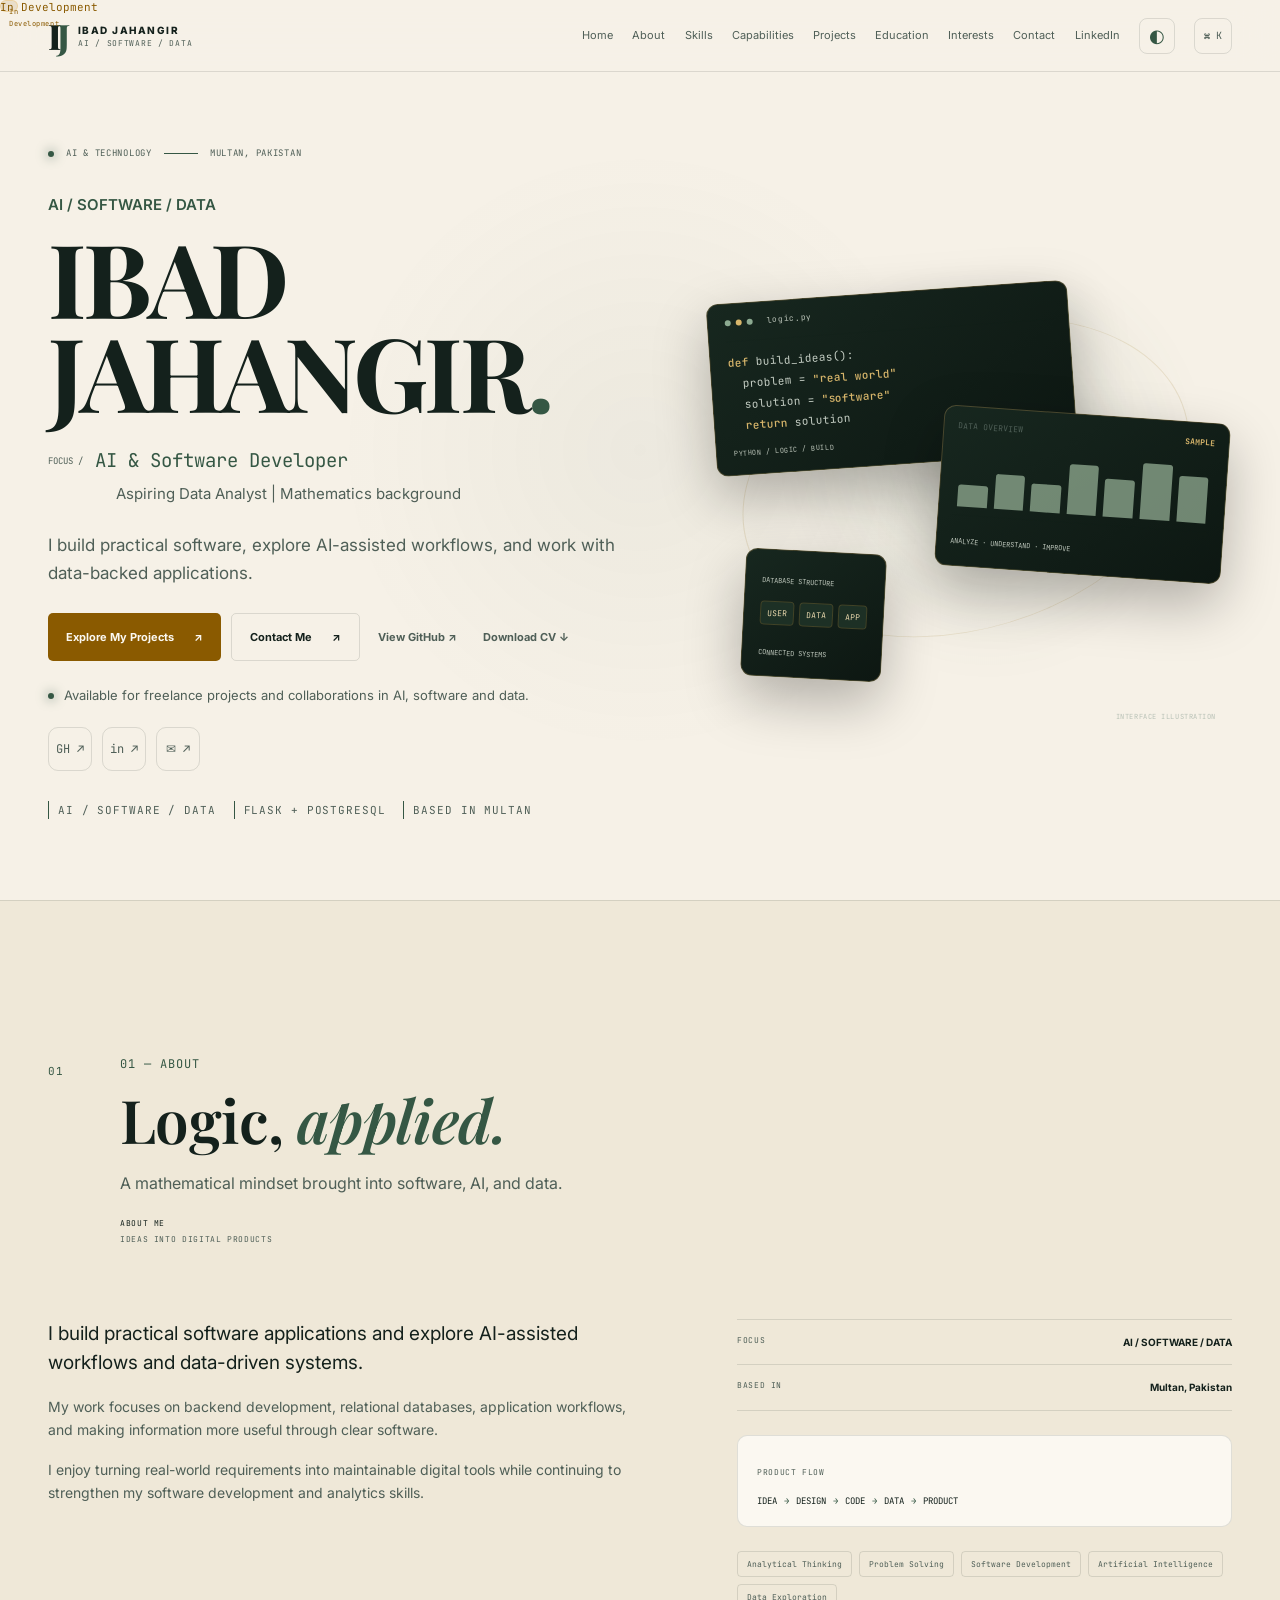
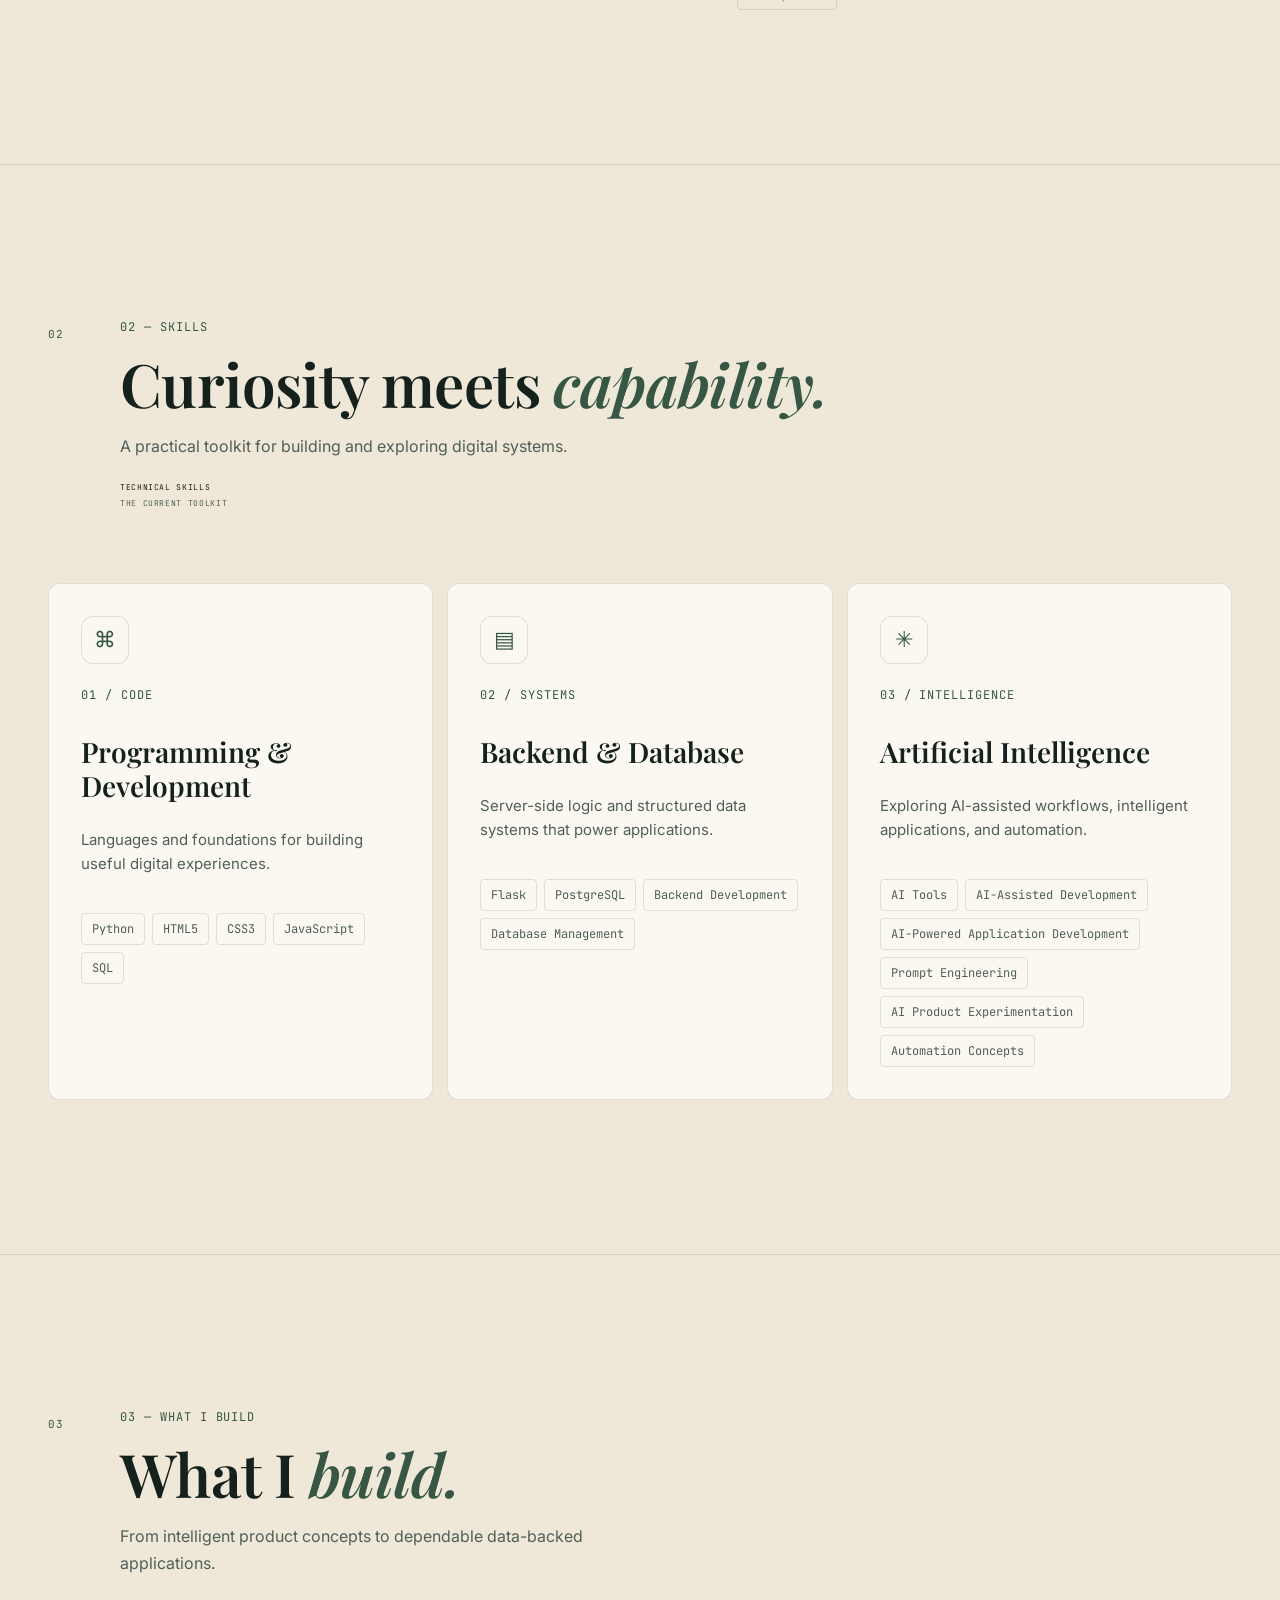
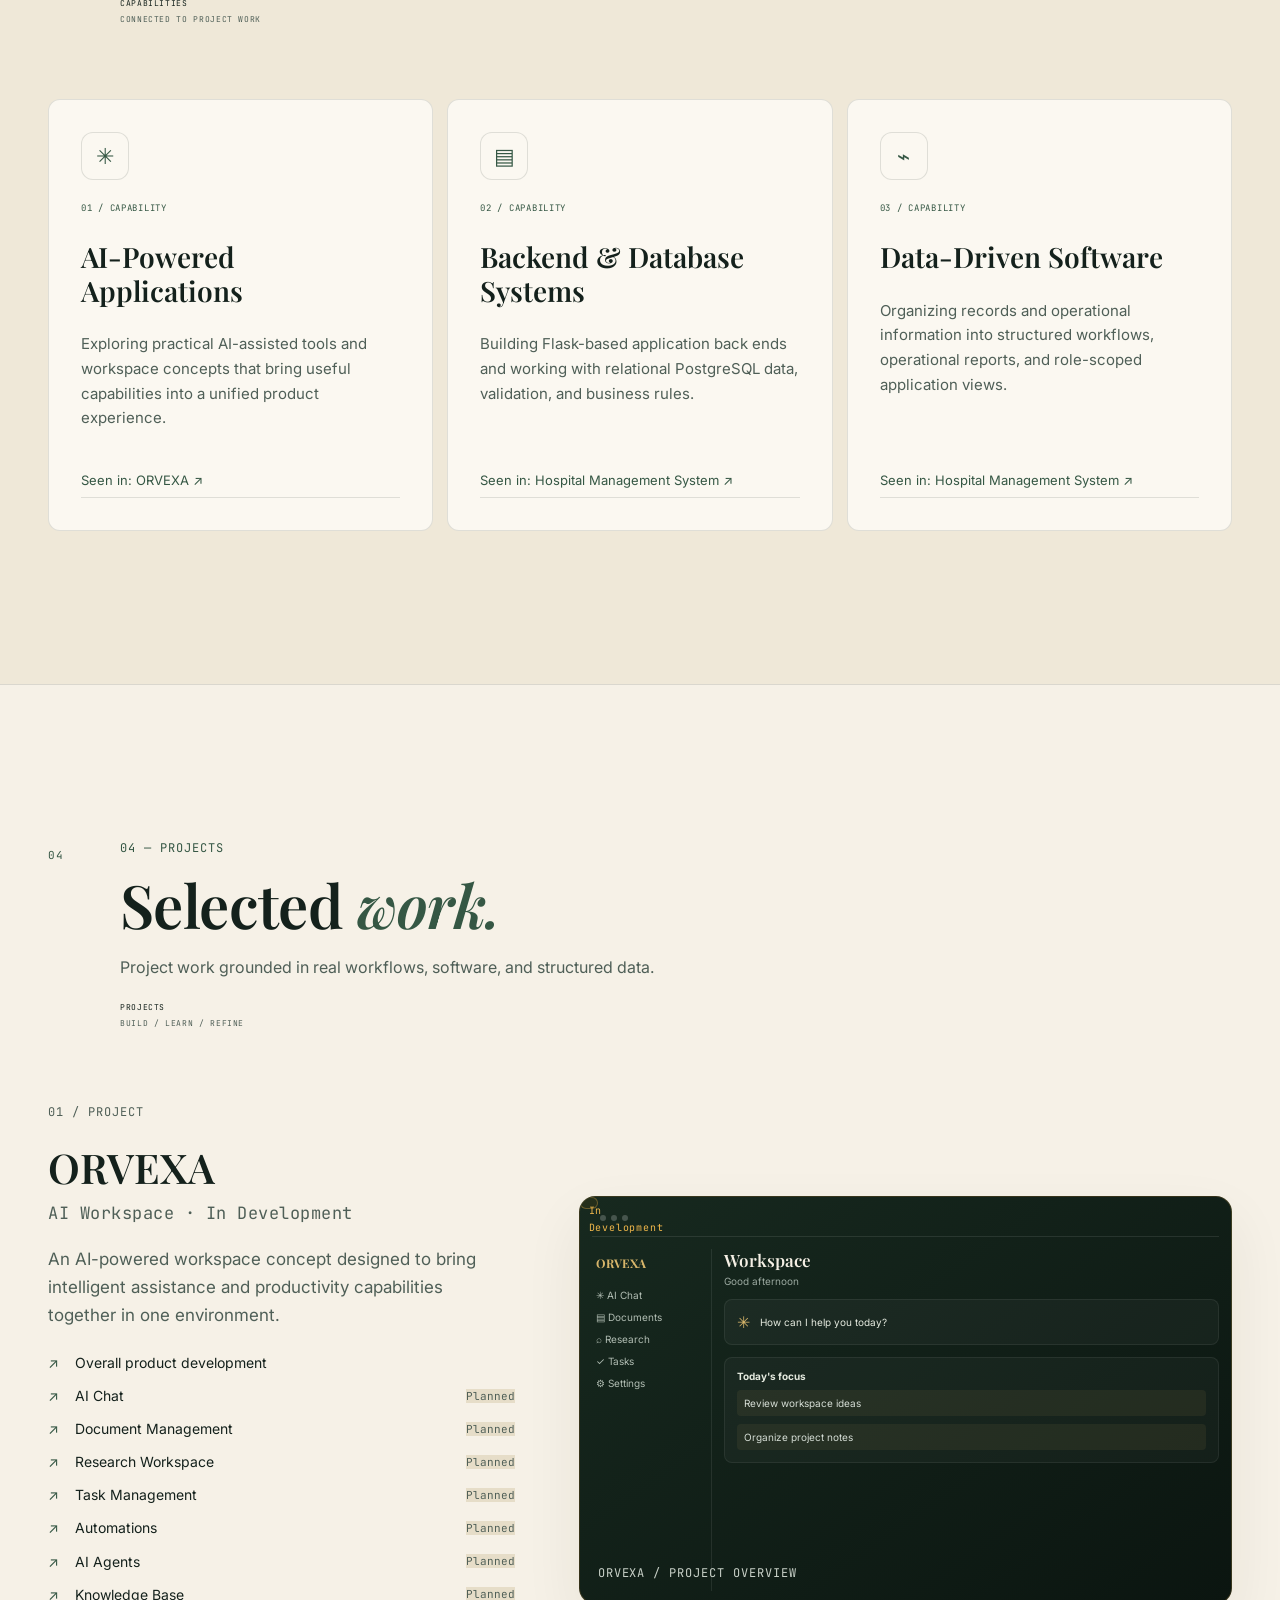
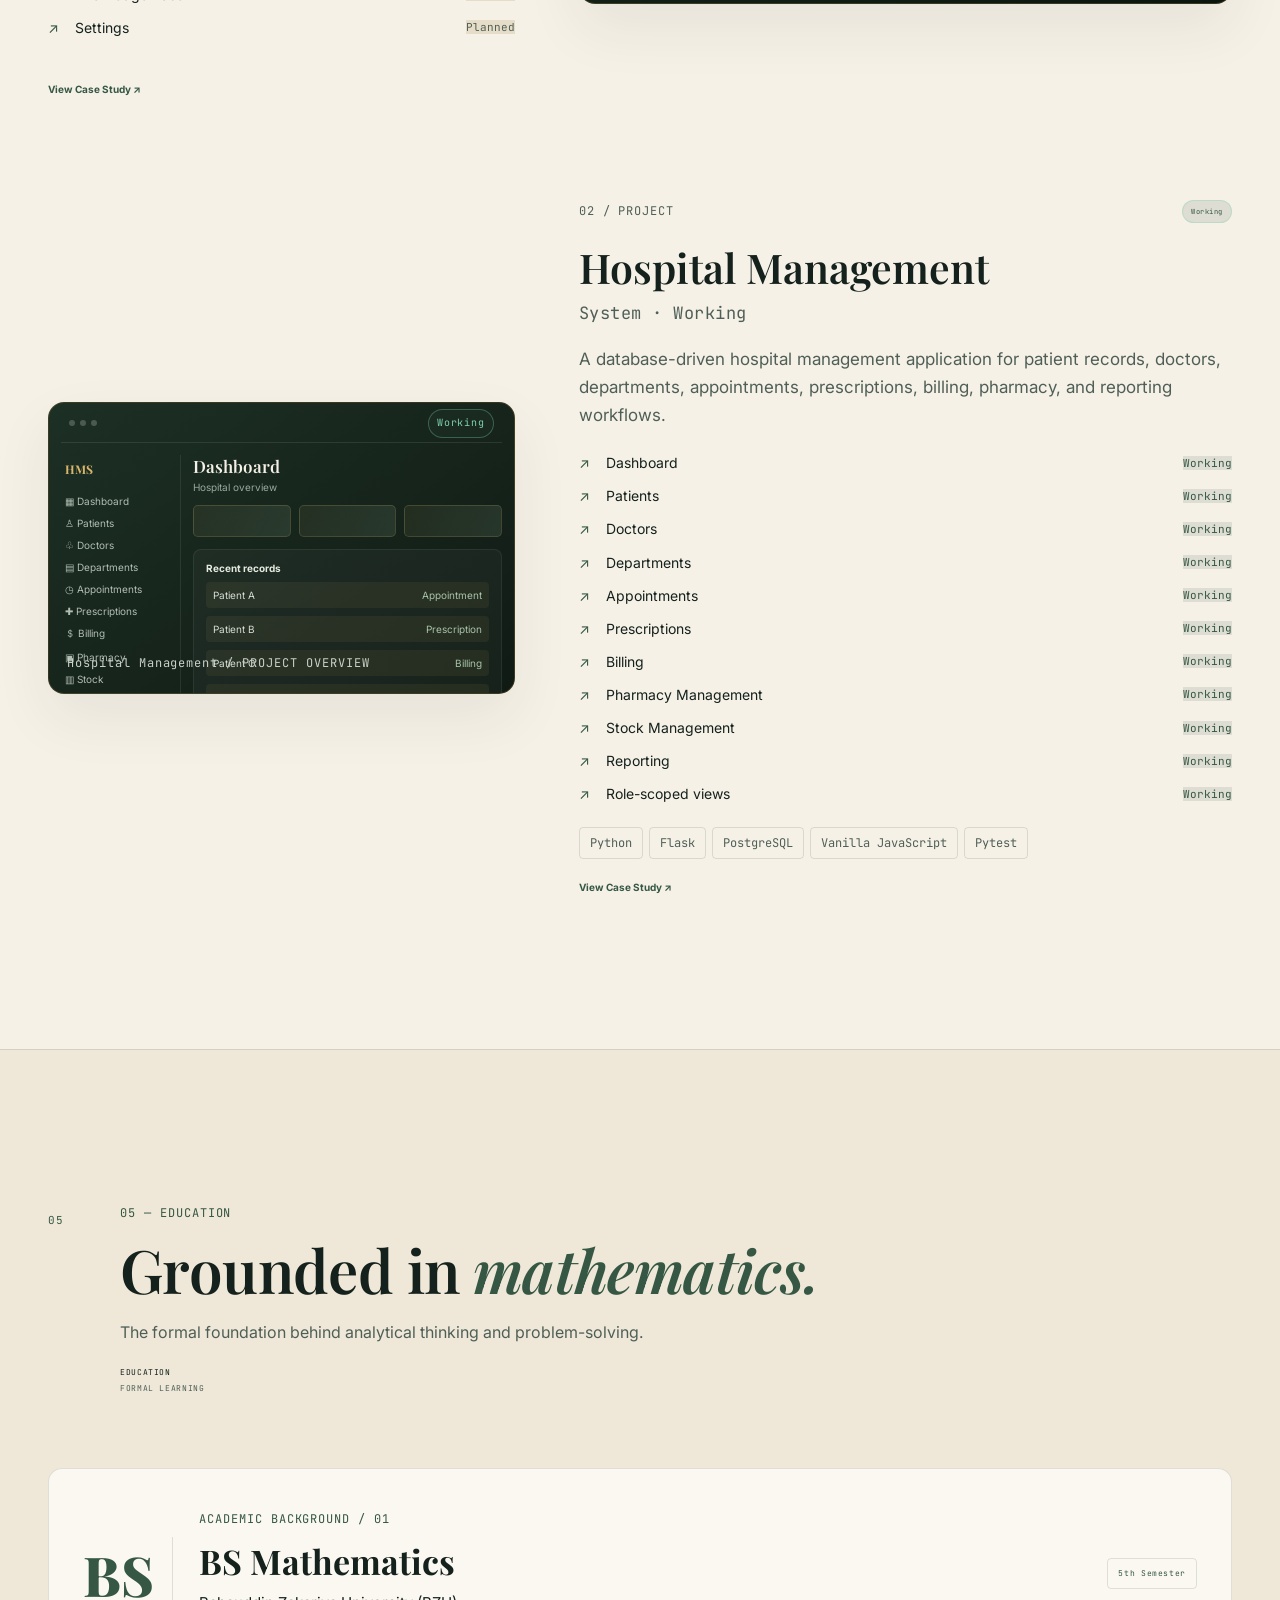
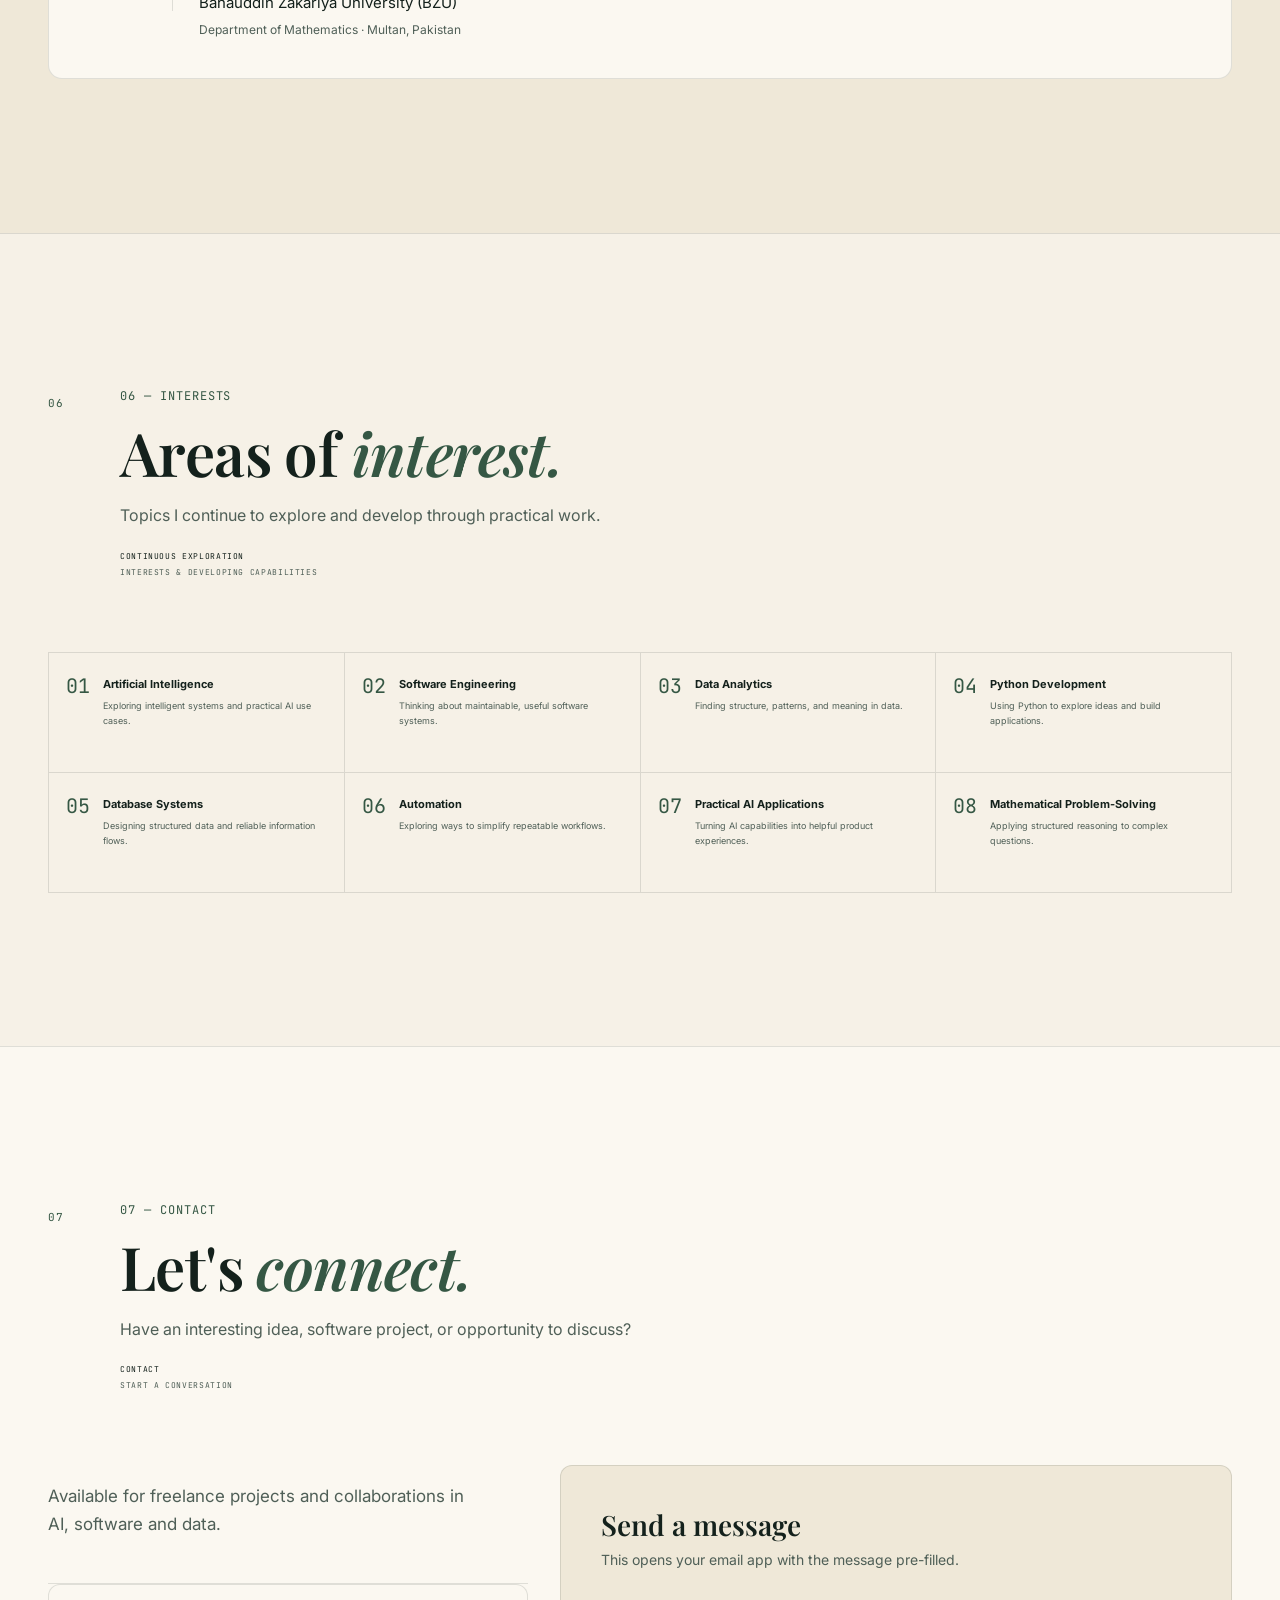
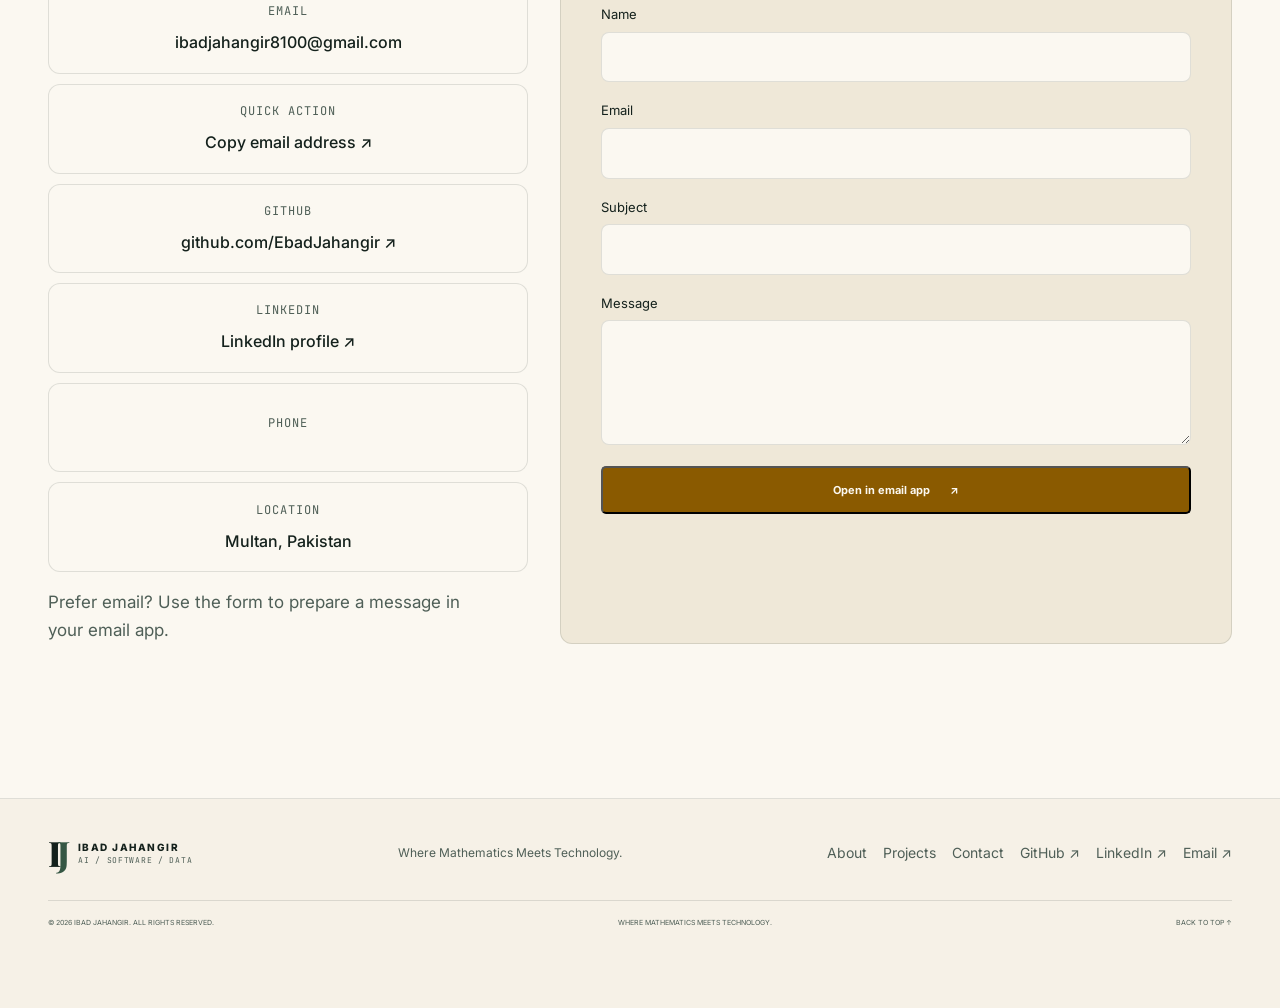
==== commit 030d125e: "feat(f): add static portfolio content and working fallback links" ====
--- a/index.html
+++ b/index.html
@@ -20,15 +20,16 @@
 </head>
 <body>
 <a class="skip-link" href="#main">Skip to content</a><div class="progress" id="progress"></div>
+<noscript><p class="noscript-note">JavaScript is disabled. Portfolio content and contact links remain available; theme switching, the command palette, case-study dialogs, and form interactions require JavaScript.</p></noscript>
 <header class="site-header"><nav class="nav shell" aria-label="Main navigation">
 <a class="brand" href="#home" aria-label="Ibad Jahangir home"><span class="brand-mark">I<span>J</span></span><span class="brand-name">IBAD JAHANGIR<small>AI / SOFTWARE / DATA</small></span></a>
 <button class="menu-toggle" id="menuToggle" aria-expanded="false" aria-controls="navLinks" aria-label="Open navigation"><span></span><span></span></button>
 <div class="nav-links" id="navLinks"><a href="#home">Home</a><a href="#about">About</a><a href="#skills">Skills</a><a href="#capabilities">Capabilities</a><a href="#projects">Projects</a><a href="#education">Education</a><a href="#interests">Interests</a><a href="#contact">Contact</a><a href="#credentials" id="credentialsNav" hidden>Credentials</a><a href="#cv" id="cvNav" hidden>CV</a><button class="theme-toggle" id="themeToggle" aria-label="Switch color theme">◐</button><button class="command-hint" id="openPalette" aria-label="Open command palette">⌘ K</button></div>
 </nav></header>
 <main id="main">
-<section class="hero section-shell" id="home"><canvas class="network-canvas" id="networkCanvas" aria-hidden="true"></canvas><div class="hero-copy reveal"><p class="eyebrow"><span class="status-dot"></span> AI &amp; TECHNOLOGY <i></i> MULTAN, PAKISTAN</p><p class="hero-kicker">AI / SOFTWARE / DATA</p><h1>IBAD<br><span>JAHANGIR</span><b>.</b></h1><p class="hero-role"><span class="role-prefix">FOCUS /</span><span id="typedRole">AI &amp; Software Developer</span></p><p class="hero-sub" data-profile="supporting"></p><p class="hero-description" data-profile="description"></p>
-<div class="hero-actions"><a class="btn btn-primary" href="#projects">Explore My Projects <span>↗</span></a><a class="btn btn-outline" href="#contact">Contact Me <span>↗</span></a><a class="btn btn-ghost" data-link="github" target="_blank" rel="noopener noreferrer">View GitHub ↗</a><a class="btn btn-ghost optional-cv" data-link="cv" download hidden>Download CV ↓</a></div>
-<p class="availability-line"><span class="status-dot" aria-hidden="true"></span><span data-profile="availability"></span></p><div class="hero-social" aria-label="Social links"><a data-link="github" target="_blank" rel="noopener noreferrer" aria-label="GitHub">GH ↗</a><a data-link="linkedin" target="_blank" rel="noopener noreferrer" aria-label="LinkedIn">in ↗</a><a data-link="email" aria-label="Email">✉ ↗</a></div><div class="proof-row"><span>AI / SOFTWARE / DATA</span><span>FLASK + POSTGRESQL</span><span>BASED IN MULTAN</span></div></div>
+<section class="hero section-shell" id="home"><canvas class="network-canvas" id="networkCanvas" aria-hidden="true"></canvas><div class="hero-copy reveal"><p class="eyebrow"><span class="status-dot"></span> AI &amp; TECHNOLOGY <i></i> MULTAN, PAKISTAN</p><p class="hero-kicker">AI / SOFTWARE / DATA</p><h1>IBAD<br><span>JAHANGIR</span><b>.</b></h1><p class="hero-role"><span class="role-prefix">FOCUS /</span><span id="typedRole">AI &amp; Software Developer</span></p><p class="hero-sub" data-profile="supporting">Aspiring Data Analyst | Mathematics background</p><p class="hero-description" data-profile="description">I build practical software, explore AI-assisted workflows, and work with data-backed applications.</p>
+<div class="hero-actions"><a class="btn btn-primary" href="#projects">Explore My Projects <span>↗</span></a><a class="btn btn-outline" href="#contact">Contact Me <span>↗</span></a><a class="btn btn-ghost" data-link="github" href="https://github.com/EbadJahangir" target="_blank" rel="noopener noreferrer">View GitHub ↗</a><a class="btn btn-ghost optional-cv" data-link="cv" download hidden>Download CV ↓</a></div>
+<p class="availability-line"><span class="status-dot" aria-hidden="true"></span><span data-profile="availability">Available for freelance projects and collaborations in AI, software and data.</span></p><div class="hero-social" aria-label="Social links"><a data-link="github" href="https://github.com/EbadJahangir" target="_blank" rel="noopener noreferrer" aria-label="GitHub">GH ↗</a><a data-link="linkedin" href="https://www.linkedin.com/in/ibad-jahangir-a57148356" target="_blank" rel="noopener noreferrer" aria-label="LinkedIn">in ↗</a><a data-link="email" href="mailto:ibadjahangir8100@gmail.com" aria-label="Email">✉ ↗</a></div><div class="proof-row"><span>AI / SOFTWARE / DATA</span><span>FLASK + POSTGRESQL</span><span>BASED IN MULTAN</span></div></div>
 <div class="hero-visual reveal" aria-hidden="true">
  <div class="visual-orbit"></div>
  <div class="visual-code"><div class="window-bar"><i></i><i></i><i></i><span>logic.py</span></div><pre><b>def</b> build_ideas():
@@ -40,16 +41,27 @@
  <div class="visual-caption">INTERFACE ILLUSTRATION</div>
 </div>
 </section>
-<section class="content-section" id="about"><div class="shell"><div class="section-head reveal"><span class="section-index">01</span><div><p class="section-label">01 — ABOUT</p><h2>Logic, <em>applied.</em></h2><p class="section-intro">A mathematical mindset brought into software, AI, and data.</p></div><p class="section-aside">ABOUT ME<br><span>IDEAS INTO DIGITAL PRODUCTS</span></p></div><div class="about-grid"><div class="about-copy reveal" id="aboutCopy"></div><aside class="about-side reveal"><div class="fact-list"><div><span>FOCUS</span><b>AI / SOFTWARE / DATA</b></div><div><span>BASED IN</span><b>Multan, Pakistan</b></div></div><div class="pipeline"><span>PRODUCT FLOW</span><div>IDEA <i>→</i> DESIGN <i>→</i> CODE <i>→</i> DATA <i>→</i> PRODUCT</div></div><div class="chip-row"><span>Analytical Thinking</span><span>Problem Solving</span><span>Software Development</span><span>Artificial Intelligence</span><span>Data Exploration</span></div></aside></div></div></section>
-<section class="content-section skills-section" id="skills"><div class="shell"><div class="section-head reveal"><span class="section-index">02</span><div><p class="section-label">02 — SKILLS</p><h2>Curiosity meets <em>capability.</em></h2><p class="section-intro">A practical toolkit for building and exploring digital systems.</p></div><p class="section-aside">TECHNICAL SKILLS<br><span>THE CURRENT TOOLKIT</span></p></div><div class="skills-grid" id="skillsGrid"></div></div></section>
-<section class="content-section" id="capabilities"><div class="shell"><div class="section-head reveal"><span class="section-index">03</span><div><p class="section-label">03 — WHAT I BUILD</p><h2>What I <em>build.</em></h2><p class="section-intro">From intelligent product concepts to dependable data-backed applications.</p></div><p class="section-aside">CAPABILITIES<br><span>CONNECTED TO PROJECT WORK</span></p></div><div class="capability-grid" id="capabilityGrid"></div></div></section>
-<section class="content-section projects-section" id="projects"><div class="shell"><div class="section-head reveal"><span class="section-index">04</span><div><p class="section-label">04 — PROJECTS</p><h2>Selected <em>work.</em></h2><p class="section-intro">Project work grounded in real workflows, software, and structured data.</p></div><p class="section-aside">PROJECTS<br><span>BUILD / LEARN / REFINE</span></p></div><div class="projects-list" id="projectsList"></div></div></section>
-<section class="content-section education-section" id="education"><div class="shell"><div class="section-head reveal"><span class="section-index">05</span><div><p class="section-label">05 — EDUCATION</p><h2>Grounded in <em>mathematics.</em></h2><p class="section-intro">The formal foundation behind analytical thinking and problem-solving.</p></div><p class="section-aside">EDUCATION<br><span>FORMAL LEARNING</span></p></div><article class="education-card reveal" id="educationCard"></article></div></section>
-<section class="content-section interests-section" id="interests"><div class="shell"><div class="section-head reveal"><span class="section-index">06</span><div><p class="section-label">06 — INTERESTS</p><h2>Areas of <em>interest.</em></h2><p class="section-intro">Topics I continue to explore and develop through practical work.</p></div><p class="section-aside">CONTINUOUS EXPLORATION<br><span>INTERESTS & DEVELOPING CAPABILITIES</span></p></div><div class="interest-grid" id="interestGrid"></div></div></section>
+<section class="content-section" id="about"><div class="shell"><div class="section-head reveal"><span class="section-index">01</span><div><p class="section-label">01 — ABOUT</p><h2>Logic, <em>applied.</em></h2><p class="section-intro">A mathematical mindset brought into software, AI, and data.</p></div><p class="section-aside">ABOUT ME<br><span>IDEAS INTO DIGITAL PRODUCTS</span></p></div><div class="about-grid"><div class="about-copy reveal" id="aboutCopy"><p class="lead">I build practical software applications and explore AI-assisted workflows and data-driven systems.</p><p>My work focuses on backend development, relational databases, application workflows, and making information more useful through clear software.</p><p>I enjoy turning real-world requirements into maintainable digital tools while continuing to strengthen my software development and analytics skills.</p></div><aside class="about-side reveal"><div class="fact-list"><div><span>FOCUS</span><b>AI / SOFTWARE / DATA</b></div><div><span>BASED IN</span><b>Multan, Pakistan</b></div></div><div class="pipeline"><span>PRODUCT FLOW</span><div>IDEA <i>→</i> DESIGN <i>→</i> CODE <i>→</i> DATA <i>→</i> PRODUCT</div></div><div class="chip-row"><span>Analytical Thinking</span><span>Problem Solving</span><span>Software Development</span><span>Artificial Intelligence</span><span>Data Exploration</span></div></aside></div></div></section>
+<section class="content-section skills-section" id="skills"><div class="shell"><div class="section-head reveal"><span class="section-index">02</span><div><p class="section-label">02 — SKILLS</p><h2>Curiosity meets <em>capability.</em></h2><p class="section-intro">A practical toolkit for building and exploring digital systems.</p></div><p class="section-aside">TECHNICAL SKILLS<br><span>THE CURRENT TOOLKIT</span></p></div><div class="skills-grid" id="skillsGrid">
+<article class="skill-card"><span class="skill-icon" aria-hidden="true">⌘</span><span class="skill-code">01 / CODE</span><h3>Programming &amp; Development</h3><p>Languages and foundations for building useful digital experiences.</p><div class="skill-tags"><span>Python</span><span>HTML5</span><span>CSS3</span><span>JavaScript</span><span>SQL</span></div></article>
+<article class="skill-card"><span class="skill-icon" aria-hidden="true">▤</span><span class="skill-code">02 / SYSTEMS</span><h3>Backend &amp; Database</h3><p>Server-side logic and structured data systems that power applications.</p><div class="skill-tags"><span>Flask</span><span>PostgreSQL</span><span>Backend Development</span><span>Database Management</span></div></article>
+<article class="skill-card"><span class="skill-icon" aria-hidden="true">✳</span><span class="skill-code">03 / INTELLIGENCE</span><h3>Artificial Intelligence</h3><p>Exploring AI-assisted workflows, intelligent applications, and automation.</p><div class="skill-tags"><span>AI Tools</span><span>AI-Assisted Development</span><span>AI-Powered Application Development</span><span>Prompt Engineering</span><span>AI Product Experimentation</span><span>Automation Concepts</span></div></article>
+</div></div></section>
+<section class="content-section" id="capabilities"><div class="shell"><div class="section-head reveal"><span class="section-index">03</span><div><p class="section-label">03 — WHAT I BUILD</p><h2>What I <em>build.</em></h2><p class="section-intro">From intelligent product concepts to dependable data-backed applications.</p></div><p class="section-aside">CAPABILITIES<br><span>CONNECTED TO PROJECT WORK</span></p></div><div class="capability-grid" id="capabilityGrid">
+<article class="capability-card"><span class="cap-icon" aria-hidden="true">✳</span><span class="cap-number">01 / CAPABILITY</span><h3>AI-Powered Applications</h3><p>Exploring practical AI-assisted tools and workspace concepts that bring useful capabilities into a unified product experience.</p><a href="#projects">Seen in: ORVEXA ↗</a></article>
+<article class="capability-card"><span class="cap-icon" aria-hidden="true">▤</span><span class="cap-number">02 / CAPABILITY</span><h3>Backend &amp; Database Systems</h3><p>Building Flask-based application back ends and working with relational PostgreSQL data, validation, and business rules.</p><a href="#projects">Seen in: Hospital Management System ↗</a></article>
+<article class="capability-card"><span class="cap-icon" aria-hidden="true">⌁</span><span class="cap-number">03 / CAPABILITY</span><h3>Data-Driven Software</h3><p>Organizing records into structured workflows, operational reports, and role-scoped application views.</p><a href="#projects">Seen in: Hospital Management System ↗</a></article>
+</div></div></section>
+<section class="content-section projects-section" id="projects"><div class="shell"><div class="section-head reveal"><span class="section-index">04</span><div><p class="section-label">04 — PROJECTS</p><h2>Selected <em>work.</em></h2><p class="section-intro">Project work grounded in real workflows, software, and structured data.</p></div><p class="section-aside">PROJECTS<br><span>BUILD / LEARN / REFINE</span></p></div><div class="projects-list" id="projectsList">
+<article class="project-block" id="project-orvexa"><div class="project-content"><div class="project-meta"><span>01 / PROJECT</span><span class="status progress">In Development</span></div><h3>ORVEXA</h3><p class="project-subtitle">AI Workspace · In Development</p><p>An AI-powered workspace concept designed to bring intelligent assistance and productivity capabilities together in one environment.</p><ul class="project-features"><li><span class="feature-check">↗</span><span>AI Chat</span><small class="feature-status planned">Planned</small></li><li><span class="feature-check">↗</span><span>Document Management</span><small class="feature-status planned">Planned</small></li><li><span class="feature-check">↗</span><span>Research Workspace</span><small class="feature-status planned">Planned</small></li><li><span class="feature-check">↗</span><span>Task Management</span><small class="feature-status planned">Planned</small></li><li><span class="feature-check">↗</span><span>Automations</span><small class="feature-status planned">Planned</small></li><li><span class="feature-check">↗</span><span>AI Agents</span><small class="feature-status planned">Planned</small></li><li><span class="feature-check">↗</span><span>Knowledge Base</span><small class="feature-status planned">Planned</small></li><li><span class="feature-check">↗</span><span>Settings</span><small class="feature-status planned">Planned</small></li></ul><div class="project-tags"></div><div class="project-actions"><button class="text-action" data-open-case="orvexa">View Case Study ↗</button></div></div><div class="project-art"><div class="art-browser"><div class="art-browser-bar"><span><i></i><i></i><i></i></span><span class="status progress">In Development</span></div><div class="mock-interface"><div class="mock-sidebar"><b>ORVEXA</b><span>AI Chat</span><span>Documents</span><span>Research</span><span>Tasks</span><span>Settings</span></div><div class="mock-main"><div class="mock-title">Workspace</div><div class="mock-chat">Workspace concept preview</div></div></div></div><p class="art-label">Interface illustration</p></div></article>
+<article class="project-block project-reverse" id="project-hms"><div class="project-content"><div class="project-meta"><span>02 / PROJECT</span><span class="status built">Working</span></div><h3>Hospital Management</h3><p class="project-subtitle">System · Working</p><p>A database-driven hospital management application for patient records, doctors, departments, appointments, prescriptions, billing, pharmacy, stock, reporting, and role-scoped views.</p><ul class="project-features"><li><span class="feature-check">↗</span><span>Dashboard</span><small class="feature-status built">Working</small></li><li><span class="feature-check">↗</span><span>Patients</span><small class="feature-status built">Working</small></li><li><span class="feature-check">↗</span><span>Doctors</span><small class="feature-status built">Working</small></li><li><span class="feature-check">↗</span><span>Departments</span><small class="feature-status built">Working</small></li><li><span class="feature-check">↗</span><span>Appointments</span><small class="feature-status built">Working</small></li><li><span class="feature-check">↗</span><span>Prescriptions</span><small class="feature-status built">Working</small></li><li><span class="feature-check">↗</span><span>Billing</span><small class="feature-status built">Working</small></li><li><span class="feature-check">↗</span><span>Pharmacy Management</span><small class="feature-status built">Working</small></li><li><span class="feature-check">↗</span><span>Stock Management</span><small class="feature-status built">Working</small></li><li><span class="feature-check">↗</span><span>Reporting</span><small class="feature-status built">Working</small></li><li><span class="feature-check">↗</span><span>Role-scoped views</span><small class="feature-status built">Working</small></li></ul><div class="project-tags"><span>Python</span><span>Flask</span><span>PostgreSQL</span><span>Vanilla JavaScript</span><span>Pytest</span></div><div class="project-actions"><button class="text-action" data-open-case="hms">View Case Study ↗</button></div></div><div class="project-art hospital"><div class="art-browser"><div class="art-browser-bar"><span><i></i><i></i><i></i></span><span class="status built">Working</span></div><div class="mock-interface"><div class="mock-sidebar"><b>HMS</b><span>Dashboard</span><span>Patients</span><span>Doctors</span><span>Appointments</span><span>Billing</span><span>Reporting</span></div><div class="mock-main"><div class="mock-title">Dashboard</div><div class="mock-stats"><i></i><i></i><i></i></div><div class="mock-table"><b>Records overview</b></div></div></div></div><p class="art-label">Interface illustration</p></div></article>
+</div></div></section>
+<section class="content-section education-section" id="education"><div class="shell"><div class="section-head reveal"><span class="section-index">05</span><div><p class="section-label">05 — EDUCATION</p><h2>Grounded in <em>mathematics.</em></h2><p class="section-intro">The formal foundation behind analytical thinking and problem-solving.</p></div><p class="section-aside">EDUCATION<br><span>FORMAL LEARNING</span></p></div><article class="education-card reveal" id="educationCard"><div class="edu-mark">BS</div><div><span class="skill-code">ACADEMIC BACKGROUND / 01</span><h3>BS Mathematics</h3><p class="edu-institution">Bahauddin Zakariya University (BZU)</p><p>Department of Mathematics · Multan, Pakistan</p></div><span class="education-meta">5th Semester</span></article></div></section>
+<section class="content-section interests-section" id="interests"><div class="shell"><div class="section-head reveal"><span class="section-index">06</span><div><p class="section-label">06 — INTERESTS</p><h2>Areas of <em>interest.</em></h2><p class="section-intro">Topics I continue to explore and develop through practical work.</p></div><p class="section-aside">CONTINUOUS EXPLORATION<br><span>INTERESTS & DEVELOPING CAPABILITIES</span></p></div><div class="interest-grid" id="interestGrid"><article class="interest-item reveal"><span>01</span><div><h3>Artificial Intelligence</h3><p>Exploring intelligent systems and practical AI use cases.</p></div></article><article class="interest-item reveal"><span>02</span><div><h3>Software Engineering</h3><p>Thinking about maintainable, useful software systems.</p></div></article><article class="interest-item reveal"><span>03</span><div><h3>Data Analytics</h3><p>Finding structure, patterns, and meaning in data.</p></div></article><article class="interest-item reveal"><span>04</span><div><h3>Python Development</h3><p>Using Python to explore ideas and build applications.</p></div></article><article class="interest-item reveal"><span>05</span><div><h3>Database Systems</h3><p>Designing structured data and reliable information flows.</p></div></article><article class="interest-item reveal"><span>06</span><div><h3>Automation</h3><p>Exploring ways to simplify repeatable workflows.</p></div></article><article class="interest-item reveal"><span>07</span><div><h3>Practical AI Applications</h3><p>Turning AI capabilities into helpful product experiences.</p></div></article><article class="interest-item reveal"><span>08</span><div><h3>Mathematical Problem-Solving</h3><p>Applying structured reasoning to complex questions.</p></div></article></div></div></section>
 <section class="content-section cv-section" id="cv" hidden><div class="shell"><div class="section-head"><div><p class="section-label">// CURRICULUM VITAE</p><h2>The full <em>record.</em></h2></div></div><div class="cv-card"><div class="cv-preview">IJ<span>.</span><small>CURRICULUM VITAE / PDF</small></div><div><p>Explore the full professional and academic record.</p><ul><li>Education and technical focus</li><li>Skills and project experience</li><li>Verified details only</li></ul><a class="btn btn-primary" href="assets/cv/Ibad_Jahangir_CV.pdf" download>Download CV (PDF) ↓</a> <a class="btn btn-outline" href="assets/cv/Ibad_Jahangir_CV.pdf" target="_blank" rel="noopener noreferrer">Open in new tab ↗</a></div></div></div></section><section class="content-section credentials-section" id="credentials" hidden><div class="shell"><div class="section-head"><div><p class="section-label">// VERIFIED LEARNING</p><h2>Credentials &amp; <em>certificates.</em></h2></div></div><div id="credentialsGrid"></div></div></section>
-<section class="contact-section" id="contact"><div class="shell"><div class="section-head reveal"><span class="section-index">07</span><div><p class="section-label">07 — CONTACT</p><h2>Let's <em>connect.</em></h2><p class="section-intro">Have an interesting idea, software project, or opportunity to discuss?</p></div><p class="section-aside">CONTACT<br><span>START A CONVERSATION</span></p></div><div class="contact-grid"><div class="contact-copy reveal"><p data-profile="availability"></p><div class="contact-links"><a class="contact-link" data-link="email"><span>EMAIL</span><b data-profile="email"></b></a><button class="contact-link" id="copyEmail"><span>QUICK ACTION</span><b>Copy email address ↗</b></button><a class="contact-link" data-link="github" target="_blank" rel="noopener noreferrer"><span>GITHUB</span><b>github.com/EbadJahangir ↗</b></a><a class="contact-link optional-linkedin" data-link="linkedin" target="_blank" rel="noopener noreferrer" hidden><span>LINKEDIN</span><b>LinkedIn profile ↗</b></a><a class="contact-link optional-phone" data-link="phone" hidden><span>PHONE</span><b data-profile="phone"></b></a></div></div><form class="message-form reveal" id="messageForm" novalidate><h3>Send a message</h3><p id="formHelper">This opens your email app with the message pre-filled.</p><div class="form-status" id="formStatus" role="status" aria-live="polite"></div><input name="_gotcha" tabindex="-1" autocomplete="off" aria-hidden="true" class="honeypot"><label>Name<input name="name" autocomplete="name" required></label><small class="field-error" data-error="name"></small><label>Email<input name="email" type="email" autocomplete="email" required></label><small class="field-error" data-error="email"></small><label>Subject<input name="subject" required></label><small class="field-error" data-error="subject"></small><label>Message<textarea name="message" rows="4" required></textarea></label><small class="field-error" data-error="message"></small><button class="btn btn-primary" type="submit">Open in email app <span>↗</span></button></form></div></div></section>
+<section class="contact-section" id="contact"><div class="shell"><div class="section-head reveal"><span class="section-index">07</span><div><p class="section-label">07 — CONTACT</p><h2>Let's <em>connect.</em></h2><p class="section-intro">Have an interesting idea, software project, or opportunity to discuss?</p></div><p class="section-aside">CONTACT<br><span>START A CONVERSATION</span></p></div><div class="contact-grid"><div class="contact-copy reveal"><p data-profile="availability">Available for freelance projects and collaborations in AI, software and data.</p><div class="contact-links"><a class="contact-link" data-link="email" href="mailto:ibadjahangir8100@gmail.com"><span>EMAIL</span><b data-profile="email">ibadjahangir8100@gmail.com</b></a><button class="contact-link" id="copyEmail"><span>QUICK ACTION</span><b>Copy email address ↗</b></button><a class="contact-link" data-link="github" href="https://github.com/EbadJahangir" target="_blank" rel="noopener noreferrer"><span>GITHUB</span><b>github.com/EbadJahangir ↗</b></a><a class="contact-link optional-linkedin" data-link="linkedin" href="https://www.linkedin.com/in/ibad-jahangir-a57148356" target="_blank" rel="noopener noreferrer"><span>LINKEDIN</span><b>LinkedIn profile ↗</b></a><a class="contact-link optional-phone" data-link="phone" hidden><span>PHONE</span><b data-profile="phone"></b></a></div></div><form class="message-form reveal" id="messageForm" novalidate><h3>Send a message</h3><p id="formHelper">This opens your email app with the message pre-filled.</p><div class="form-status" id="formStatus" role="status" aria-live="polite"></div><input name="_gotcha" tabindex="-1" autocomplete="off" aria-hidden="true" class="honeypot"><label>Name<input name="name" autocomplete="name" required></label><small class="field-error" data-error="name"></small><label>Email<input name="email" type="email" autocomplete="email" required></label><small class="field-error" data-error="email"></small><label>Subject<input name="subject" required></label><small class="field-error" data-error="subject"></small><label>Message<textarea name="message" rows="4" required></textarea></label><small class="field-error" data-error="message"></small><button class="btn btn-primary" type="submit">Open in email app <span>↗</span></button></form></div></div></section>
 </main>
-<footer class="footer"><div class="shell footer-top"><a class="brand" href="#home"><span class="brand-mark">I<span>J</span></span><span class="brand-name">IBAD JAHANGIR<small>AI / SOFTWARE / DATA</small></span></a><p data-profile="tagline"></p><div class="footer-nav"><a href="#about">About</a><a href="#projects">Projects</a><a href="#contact">Contact</a><a data-link="github" target="_blank" rel="noopener noreferrer">GitHub ↗</a><a data-link="linkedin" target="_blank" rel="noopener noreferrer">LinkedIn ↗</a><a data-link="email">Email ↗</a></div></div><div class="shell footer-bottom"><span>© <span id="year"></span> IBAD JAHANGIR. ALL RIGHTS RESERVED.</span><span>WHERE MATHEMATICS MEETS TECHNOLOGY.</span><a href="#home">BACK TO TOP ↑</a></div></footer>
+<footer class="footer"><div class="shell footer-top"><a class="brand" href="#home"><span class="brand-mark">I<span>J</span></span><span class="brand-name">IBAD JAHANGIR<small>AI / SOFTWARE / DATA</small></span></a><p data-profile="tagline">Where Mathematics Meets Technology.</p><div class="footer-nav"><a href="#about">About</a><a href="#projects">Projects</a><a href="#contact">Contact</a><a data-link="github" href="https://github.com/EbadJahangir" target="_blank" rel="noopener noreferrer">GitHub ↗</a><a data-link="linkedin" href="https://www.linkedin.com/in/ibad-jahangir-a57148356" target="_blank" rel="noopener noreferrer">LinkedIn ↗</a><a data-link="email" href="mailto:ibadjahangir8100@gmail.com">Email ↗</a></div></div><div class="shell footer-bottom"><span>© <span id="year"></span> IBAD JAHANGIR. ALL RIGHTS RESERVED.</span><span>WHERE MATHEMATICS MEETS TECHNOLOGY.</span><a href="#home">BACK TO TOP ↑</a></div></footer>
 <button class="back-top" id="backTop" aria-label="Back to top">↑</button><div class="toast" id="toast" role="status" aria-live="polite"></div>
 <dialog class="case-dialog" id="caseDialog" aria-labelledby="dialogTitle"><button class="dialog-close" id="dialogClose" aria-label="Close case study">×</button><div class="dialog-content" id="dialogContent"></div></dialog>
 <dialog class="gallery-dialog" id="galleryDialog" aria-label="Project screenshot gallery"><button class="dialog-close" id="galleryClose" aria-label="Close screenshot">×</button><img id="galleryImage" alt="Project screenshot enlarged"><p id="galleryCaption"></p></dialog><dialog class="palette" id="palette" aria-label="Command palette" aria-modal="true" role="dialog"><div class="palette-search"><span>⌕</span><input id="paletteInput" type="text" placeholder="Jump to a section or action..." autocomplete="off"><kbd>ESC</kbd></div><div class="palette-label">NAVIGATION</div><div id="paletteItems" class="palette-items" role="listbox" aria-label="Available commands"></div><div class="palette-foot">↑ ↓ TO NAVIGATE <span>ENTER TO SELECT</span></div></dialog>
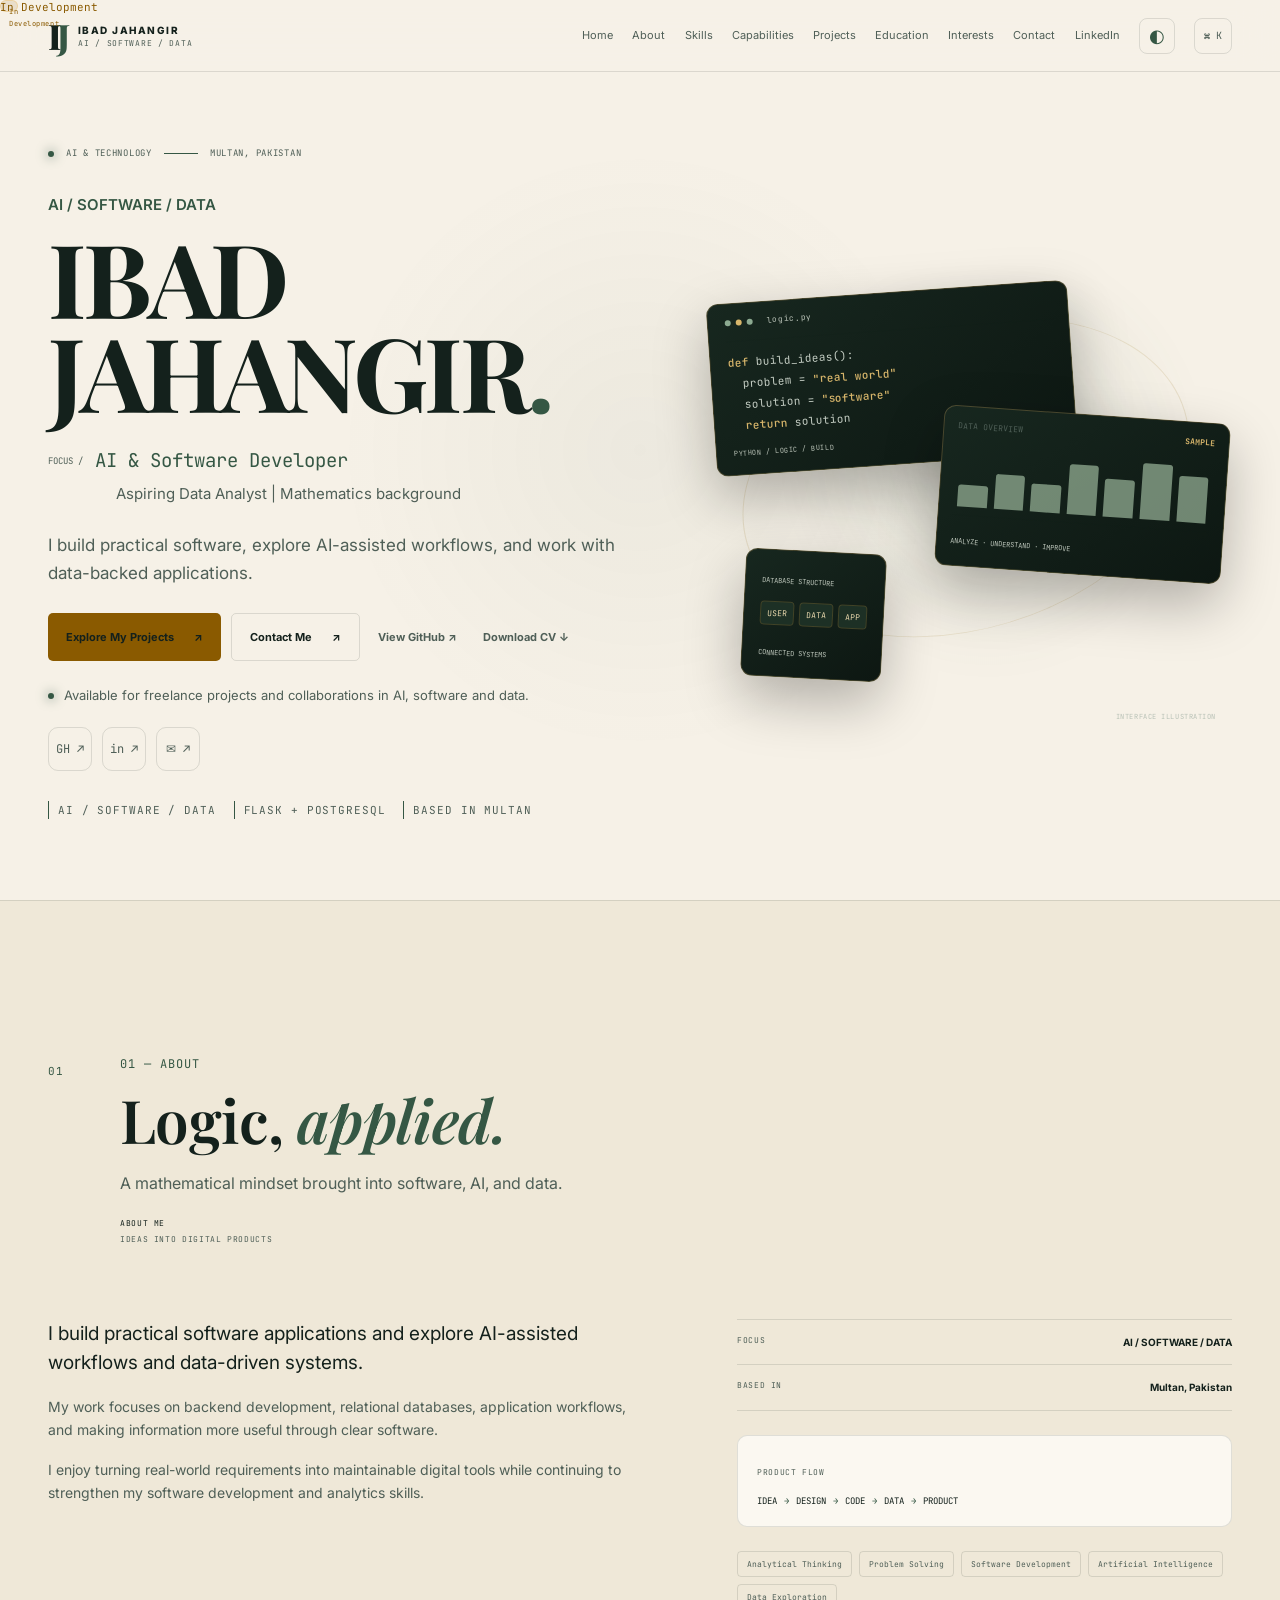
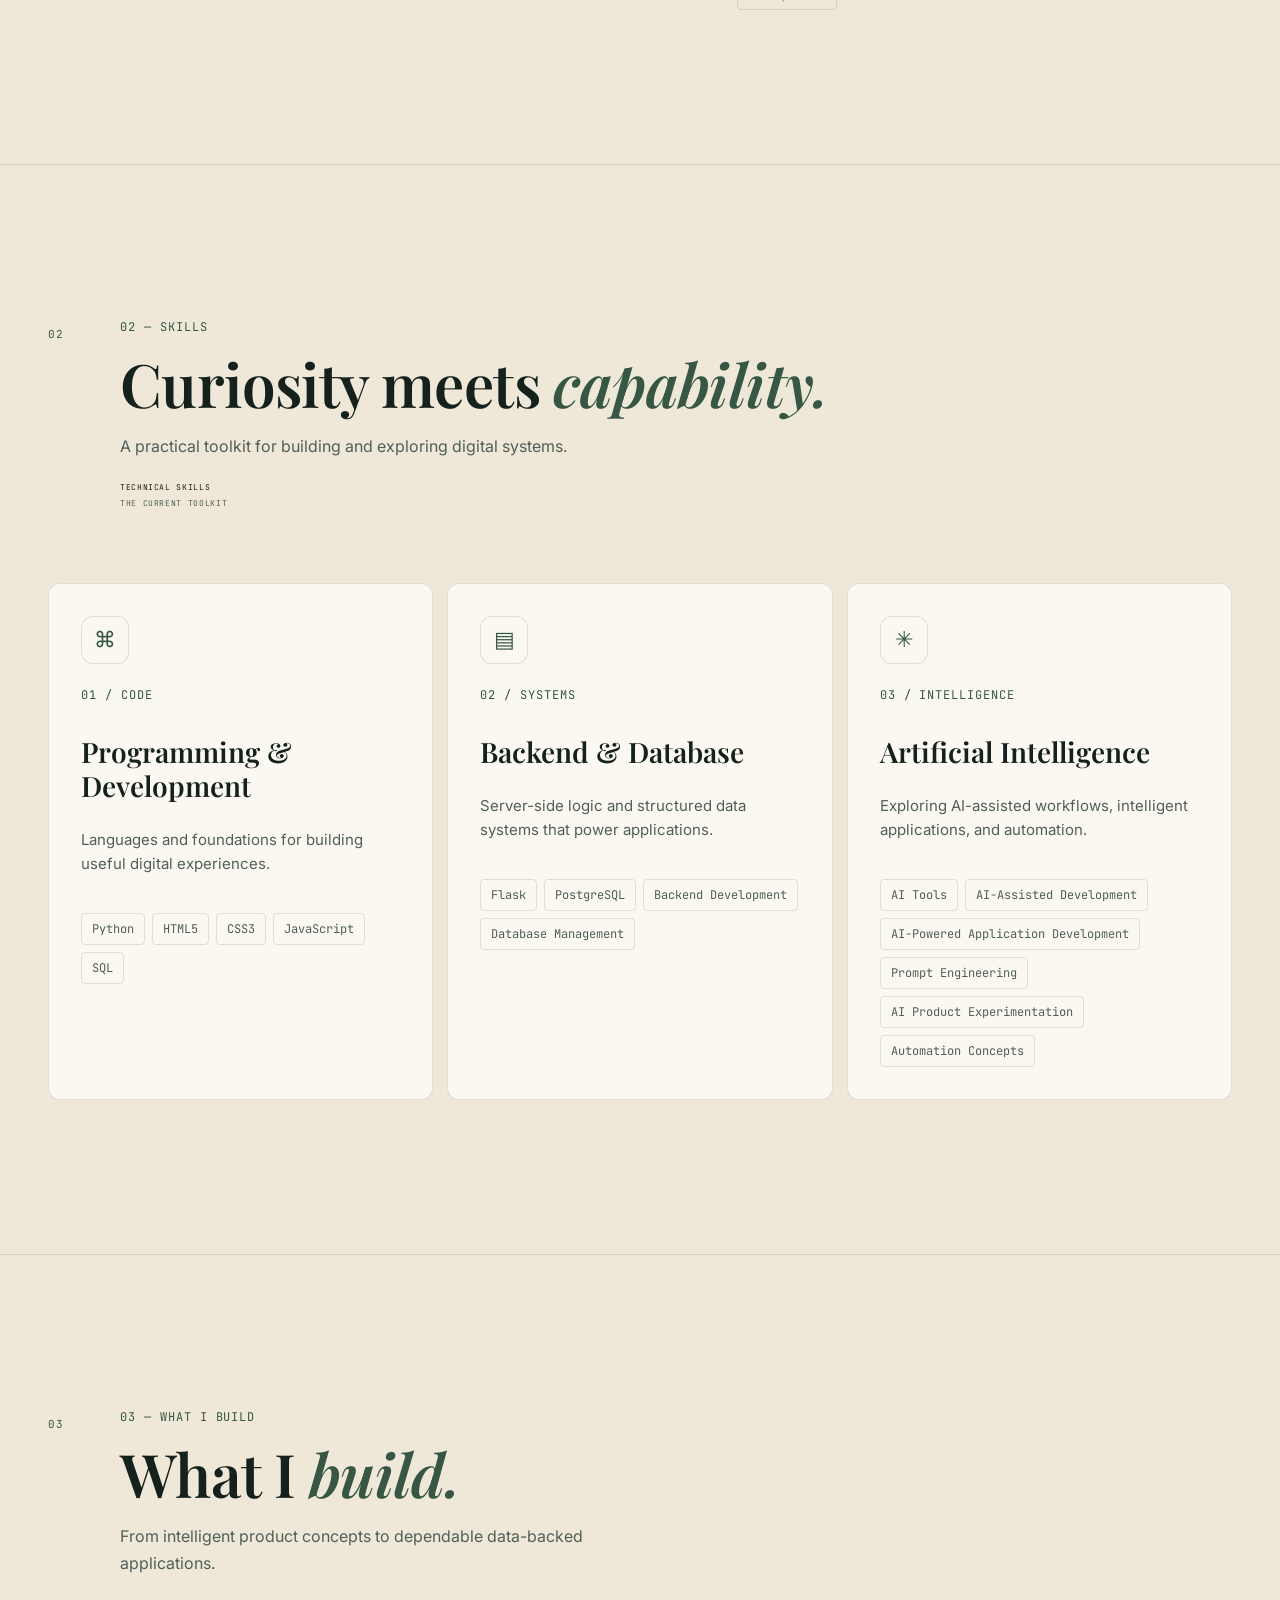
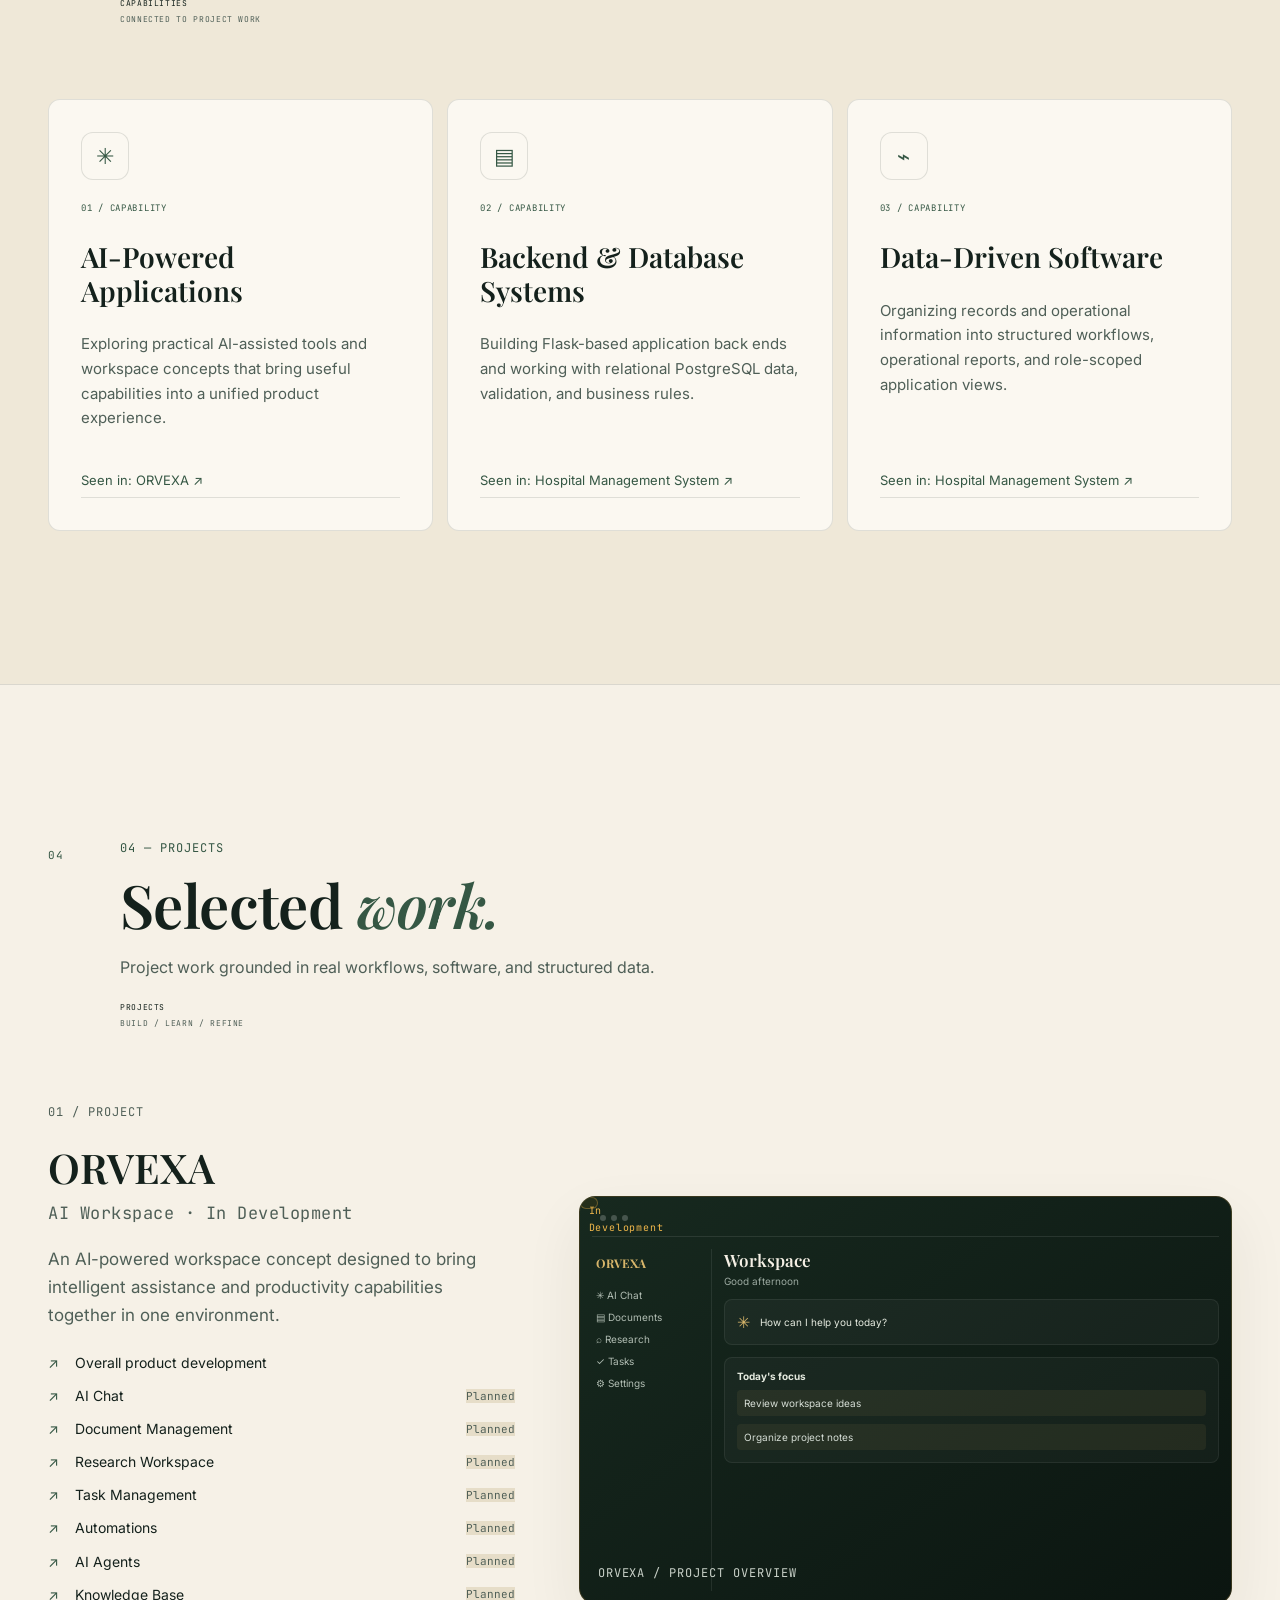
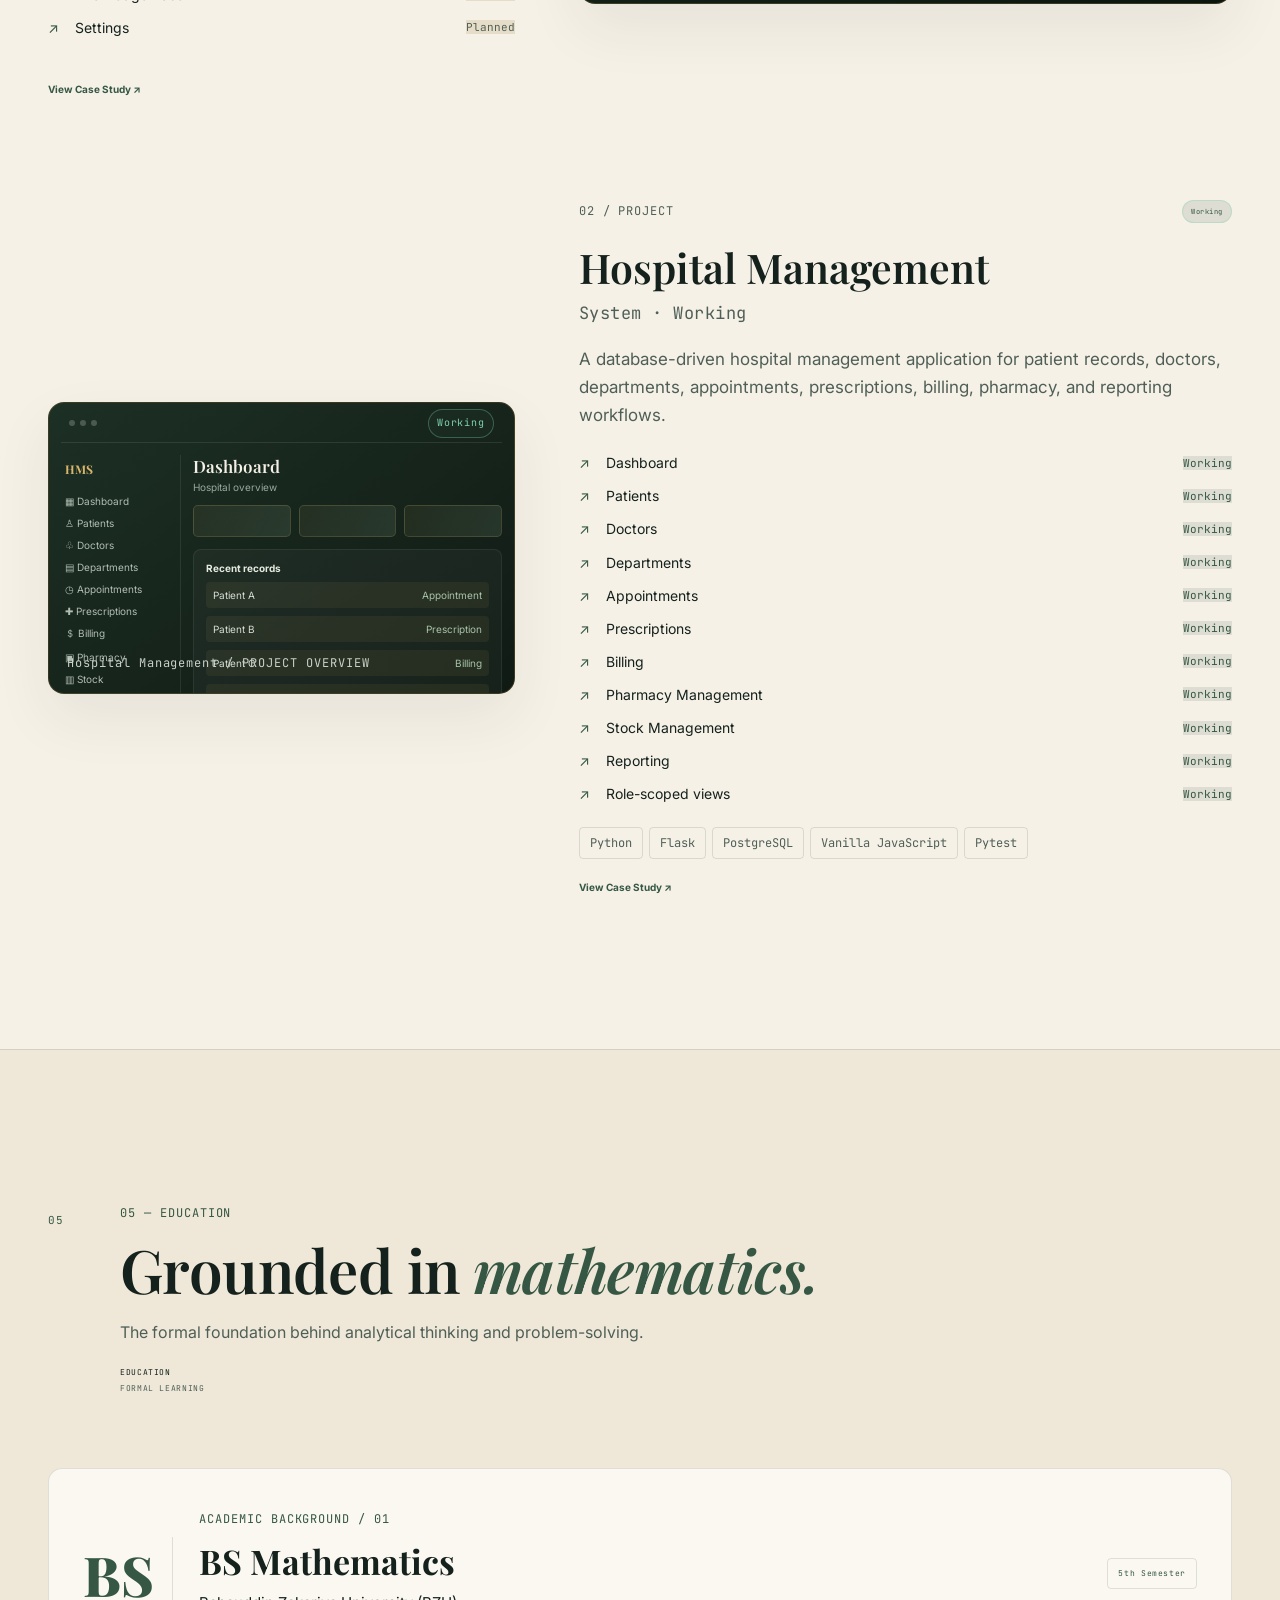
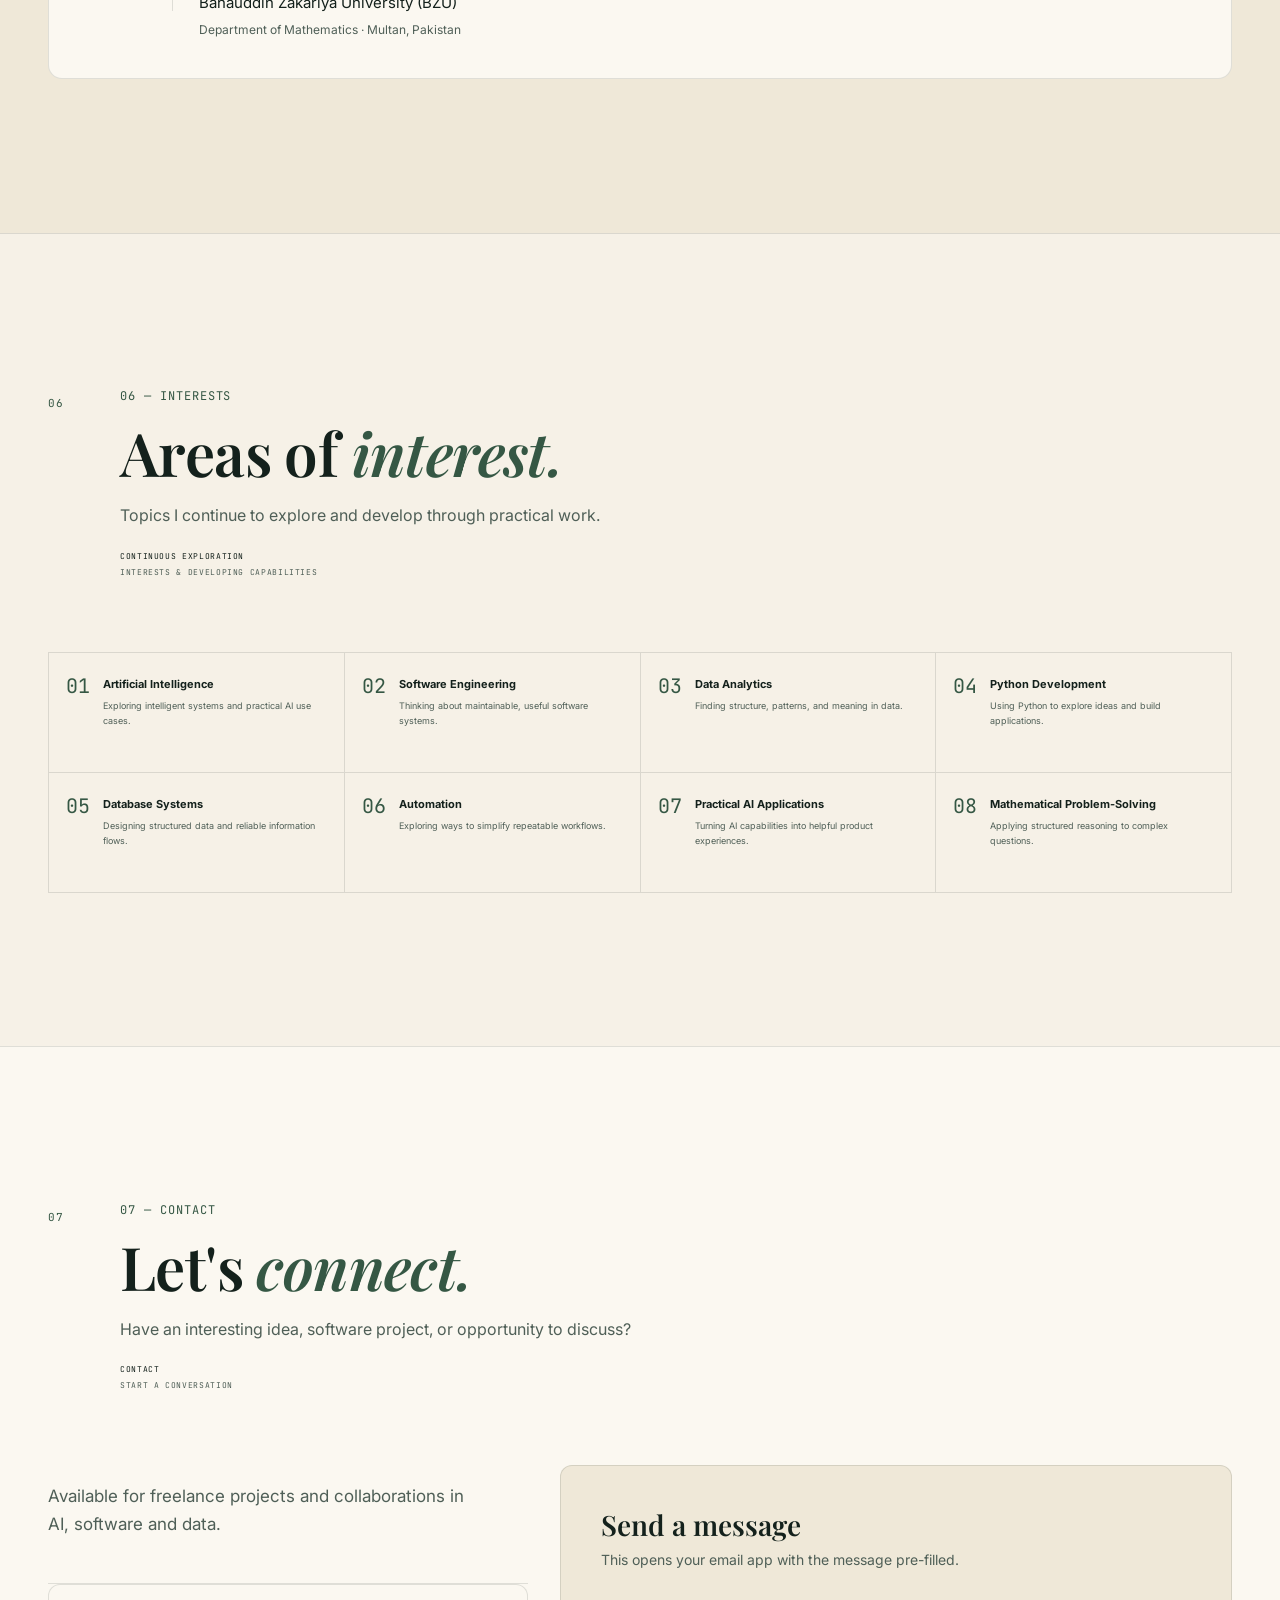
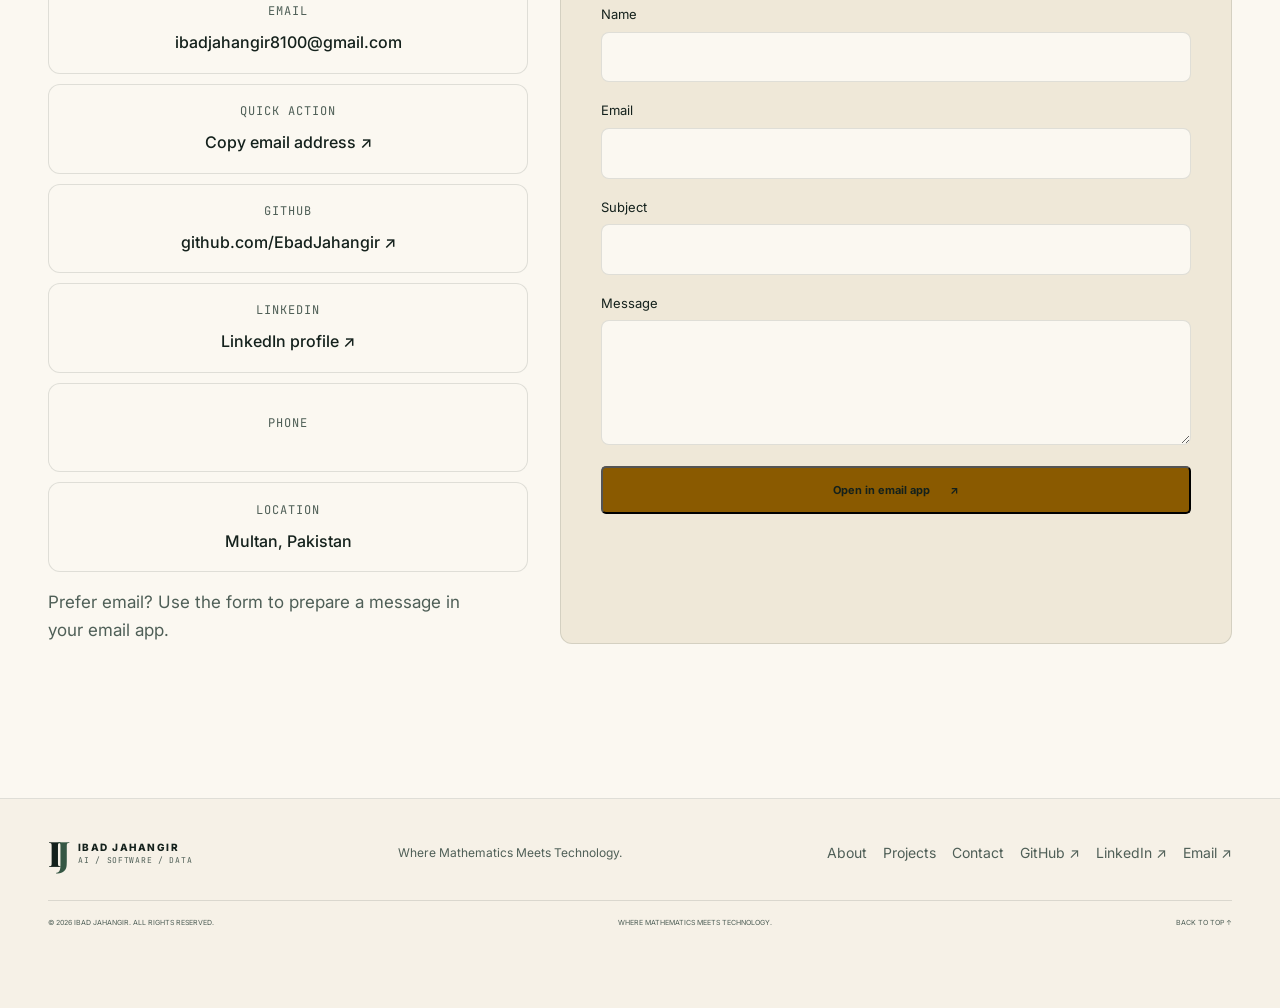
==== commit f95e808e: "a11y(h): expose command palette combobox semantics" ====
--- a/index.html
+++ b/index.html
@@ -64,5 +64,5 @@
 <footer class="footer"><div class="shell footer-top"><a class="brand" href="#home"><span class="brand-mark">I<span>J</span></span><span class="brand-name">IBAD JAHANGIR<small>AI / SOFTWARE / DATA</small></span></a><p data-profile="tagline">Where Mathematics Meets Technology.</p><div class="footer-nav"><a href="#about">About</a><a href="#projects">Projects</a><a href="#contact">Contact</a><a data-link="github" href="https://github.com/EbadJahangir" target="_blank" rel="noopener noreferrer">GitHub ↗</a><a data-link="linkedin" href="https://www.linkedin.com/in/ibad-jahangir-a57148356" target="_blank" rel="noopener noreferrer">LinkedIn ↗</a><a data-link="email" href="mailto:ibadjahangir8100@gmail.com">Email ↗</a></div></div><div class="shell footer-bottom"><span>© <span id="year"></span> IBAD JAHANGIR. ALL RIGHTS RESERVED.</span><span>WHERE MATHEMATICS MEETS TECHNOLOGY.</span><a href="#home">BACK TO TOP ↑</a></div></footer>
 <button class="back-top" id="backTop" aria-label="Back to top">↑</button><div class="toast" id="toast" role="status" aria-live="polite"></div>
 <dialog class="case-dialog" id="caseDialog" aria-labelledby="dialogTitle"><button class="dialog-close" id="dialogClose" aria-label="Close case study">×</button><div class="dialog-content" id="dialogContent"></div></dialog>
-<dialog class="gallery-dialog" id="galleryDialog" aria-label="Project screenshot gallery"><button class="dialog-close" id="galleryClose" aria-label="Close screenshot">×</button><img id="galleryImage" alt="Project screenshot enlarged"><p id="galleryCaption"></p></dialog><dialog class="palette" id="palette" aria-label="Command palette" aria-modal="true" role="dialog"><div class="palette-search"><span>⌕</span><input id="paletteInput" type="text" placeholder="Jump to a section or action..." autocomplete="off"><kbd>ESC</kbd></div><div class="palette-label">NAVIGATION</div><div id="paletteItems" class="palette-items" role="listbox" aria-label="Available commands"></div><div class="palette-foot">↑ ↓ TO NAVIGATE <span>ENTER TO SELECT</span></div></dialog>
+<dialog class="gallery-dialog" id="galleryDialog" aria-label="Project screenshot gallery"><button class="dialog-close" id="galleryClose" aria-label="Close screenshot">×</button><img id="galleryImage" alt="Project screenshot enlarged"><p id="galleryCaption"></p></dialog><dialog class="palette" id="palette" aria-label="Command palette" aria-modal="true" role="dialog"><div class="palette-search"><span>⌕</span><input id="paletteInput" type="text" role="combobox" aria-label="Search commands" aria-autocomplete="list" aria-controls="paletteItems" aria-expanded="false" placeholder="Jump to a section or action..." autocomplete="off"><kbd>ESC</kbd></div><div class="palette-label">NAVIGATION</div><div id="paletteItems" class="palette-items" role="listbox" aria-label="Available commands"></div><div class="palette-foot">↑ ↓ TO NAVIGATE <span>ENTER TO SELECT</span></div></dialog>
 </body></html>
--- a/style.css
+++ b/style.css
@@ -3,7 +3,7 @@
  color-scheme:dark;
  --bg:#08100D;--surface-1:#0F1A15;--surface-2:#14211C;--surface-3:#1B2D26;
  --border-subtle:rgba(242,238,227,.08);--border-strong:rgba(242,238,227,.18);
- --text:#F2EEE3;--text-muted:#A3B0A8;--gold:#F2B84B;--gold-hover:#FFCB6B;--gold-deep:#C9922E;--gold-soft:rgba(242,184,75,.12);
+ --text:#F2EEE3;--text-muted:#A3B0A8;--gold:#F2B84B;--gold-fill:#F2B84B;--gold-hover:#FFCB6B;--gold-deep:#C9922E;--gold-soft:rgba(242,184,75,.12);
  --mint:#7FD1AE;--mint-soft:rgba(127,209,174,.12);--danger:#E5786D;--on-gold:#0A100E;
  --bg-elevated:var(--surface-1);--surface:var(--surface-2);--muted:var(--text-muted);--accent:var(--gold);--accent-soft:var(--gold-hover);--border:var(--border-subtle);
  --display:'Playfair Display',Georgia,serif;--body:'Inter',Arial,sans-serif;--mono:'JetBrains Mono',monospace;
@@ -12,11 +12,11 @@
 :root[data-theme=light]{
  color-scheme:light;--bg:#F6F1E7;--surface-1:#EFE8D8;--surface-2:#FBF8F1;--surface-3:#E6DDC8;
  --border-subtle:rgba(20,33,28,.12);--border-strong:rgba(20,33,28,.22);--text:#14211C;--text-muted:#4F5F57;
- --gold:#8A5A00;--gold-text:#8A5A00;--gold-hover:#A66C00;--gold-deep:#704900;--gold-soft:rgba(138,90,0,.12);
- --mint:#355744;--mint-soft:rgba(53,87,68,.12);--danger:#B3362B;--on-gold:#FBF8F1;
+ --gold:#8A5A00;--gold-fill:#F2B84B;--gold-text:#8A5A00;--gold-hover:#FFCB6B;--gold-deep:#704900;--gold-soft:rgba(138,90,0,.12);
+ --mint:#355744;--mint-soft:rgba(53,87,68,.12);--danger:#B3362B;--on-gold:#14211C;
  --accent:#355744;--accent-soft:#8A5A00;--muted:var(--text-muted);--border:var(--border-subtle);--shadow:0 24px 60px rgba(48,39,24,.07);
 }
-*{box-sizing:border-box}html{scroll-behavior:smooth;scroll-padding-top:calc(var(--header) + 18px)}body{margin:0;background:var(--bg);color:var(--text);font:16px/1.65 var(--body);overflow-x:hidden;transition:background-color .25s var(--ease),color .25s var(--ease)}body:before{content:"";position:fixed;inset:0;z-index:-1;pointer-events:none;opacity:.18;background-image:radial-gradient(var(--muted) .65px,transparent .65px);background-size:22px 22px;mask-image:linear-gradient(90deg,transparent,#000 25%,#000 75%,transparent)}a{color:inherit;text-decoration:none}button,input,textarea{font:inherit;color:inherit}button{cursor:pointer}::selection{background:var(--gold-soft);color:var(--text)}a:focus-visible,button:focus-visible,input:focus-visible,textarea:focus-visible,[tabindex]:focus-visible{outline:2px solid var(--accent);outline-offset:4px}.shell{width:min(1160px,calc(100% - 56px));margin-inline:auto}.section-shell{width:min(1280px,calc(100% - 56px));margin-inline:auto}.mono,.eyebrow,.section-label,.section-index,.section-aside,.proof-row,.window-bar,.code-foot,.visual-caption,.skill-code,.project-meta,.status,.education-meta,.contact-link>span,.palette-label,.palette-foot,.fact-list span,.pipeline>span{font-family:var(--mono);letter-spacing:.08em}.progress{position:fixed;z-index:120;top:0;left:0;height:2px;width:0;background:var(--accent)}.skip-link{position:fixed;z-index:200;top:8px;left:8px;padding:10px 14px;background:var(--accent);color:#111;transform:translateY(-150%)}.skip-link:focus{transform:none}
+*{box-sizing:border-box}html{scroll-behavior:smooth;scroll-padding-top:calc(var(--header) + 18px)}body{margin:0;background:var(--bg);color:var(--text);font:16px/1.65 var(--body);overflow-x:hidden;transition:background-color .25s var(--ease),color .25s var(--ease)}body:before{content:"";position:fixed;inset:0;z-index:-1;pointer-events:none;opacity:.18;background-image:radial-gradient(var(--muted) .65px,transparent .65px);background-size:22px 22px;mask-image:linear-gradient(90deg,transparent,#000 25%,#000 75%,transparent)}a{color:inherit;text-decoration:none}button,input,textarea{font:inherit;color:inherit}button{cursor:pointer}::selection{background:var(--gold-soft);color:var(--text)}a:focus-visible,button:focus-visible,input:focus-visible,textarea:focus-visible,[tabindex]:focus-visible{outline:2px solid var(--accent);outline-offset:4px}.shell{width:min(1160px,calc(100% - 56px));margin-inline:auto}.section-shell{width:min(1280px,calc(100% - 56px));margin-inline:auto}.mono,.eyebrow,.section-label,.section-index,.section-aside,.proof-row,.window-bar,.code-foot,.visual-caption,.skill-code,.project-meta,.status,.education-meta,.contact-link>span,.palette-label,.palette-foot,.fact-list span,.pipeline>span{font-family:var(--mono);letter-spacing:.08em}.progress{position:fixed;z-index:120;top:0;left:0;height:2px;width:0;background:var(--accent)}.skip-link{position:fixed;z-index:200;top:8px;left:8px;padding:10px 14px;background:var(--gold-fill);color:var(--on-gold);transform:translateY(-150%)}.skip-link:focus{transform:none}
 .site-header{height:var(--header);position:sticky;top:0;z-index:50;background:color-mix(in srgb,var(--bg) 88%,transparent);backdrop-filter:blur(18px);border-bottom:1px solid var(--border)}.nav{height:100%;display:flex;align-items:center;justify-content:space-between}.brand{display:flex;align-items:center;gap:12px}.brand-mark{font:800 35px/.9 var(--display);letter-spacing:-.13em}.brand-mark span{color:var(--accent)}.brand-name{font-size:10px;font-weight:800;letter-spacing:.15em;line-height:1.5}.brand-name small{display:block;color:var(--muted);font:8px var(--mono);letter-spacing:.09em}.nav-links{display:flex;align-items:center;gap:clamp(10px,1.5vw,22px)}.nav-links>a{font-size:11px;color:var(--muted);position:relative}.nav-links>a:hover,.nav-links>a.active{color:var(--text)}.nav-links>a.active:after{content:"";position:absolute;bottom:-9px;left:0;width:100%;height:1px;background:var(--accent)}.theme-toggle,.command-hint{border:1px solid var(--border);background:transparent;border-radius:8px;min-width:36px;height:36px}.theme-toggle{font-size:18px;color:var(--accent)}.command-hint{font:10px var(--mono);padding:0 9px;color:var(--muted)}.menu-toggle{display:none}
 .hero{min-height:calc(100svh - var(--header));display:grid;grid-template-columns:1fr .95fr;align-items:center;gap:4%;padding-block:76px 64px;position:relative}.hero-copy{max-width:650px;position:relative;z-index:2}.eyebrow{display:flex;align-items:center;gap:12px;color:var(--muted);font-size:9px}.eyebrow i{width:34px;height:1px;background:var(--accent)}.status-dot{width:6px;height:6px;border-radius:50%;background:var(--mint);box-shadow:0 0 12px var(--mint)}.hero-kicker{color:var(--accent);font-size:15px;font-weight:600;margin:32px 0 12px}.hero h1{font:800 clamp(76px,9.5vw,132px)/.82 var(--display);letter-spacing:-.075em;margin:0 0 30px}.hero h1 span{color:var(--muted)}.hero h1 b{color:var(--accent)}.hero-role{display:flex;gap:12px;font:clamp(14px,1.5vw,19px) var(--mono);margin:0}.role-prefix{font-size:9px;color:var(--muted);align-self:center}.hero-role #typedRole{color:var(--accent)}.hero-sub{margin:9px 0 0 68px;color:var(--muted);font-size:13px}.hero-description{max-width:490px;color:var(--muted);font-size:15px;margin:24px 0 26px}.hero-actions{display:flex;align-items:center;gap:10px;flex-wrap:wrap}.btn{display:inline-flex;align-items:center;justify-content:center;gap:20px;min-height:48px;padding:0 18px;border-radius:5px;font-size:11px;font-weight:700;transition:transform .2s,background .2s,border .2s}.btn:hover{transform:translateY(-3px)}.btn-primary{background:var(--accent);color:#171810}.btn-primary:hover{background:var(--accent-soft)}.btn-outline{border:1px solid var(--border)}.btn-outline:hover{border-color:var(--accent)}.btn-ghost{color:var(--muted);padding-inline:8px}.proof-row{display:flex;gap:16px;flex-wrap:wrap;margin-top:58px;color:var(--muted);font-size:8px}.proof-row span{border-left:1px solid var(--accent);padding-left:9px}
 .hero-visual{min-height:490px;position:relative;display:grid;place-items:center;isolation:isolate}.hero-visual:before{content:"";position:absolute;inset:8%;z-index:-1;background:radial-gradient(circle at 55% 45%,color-mix(in srgb,var(--accent) 12%,transparent),transparent 65%);filter:blur(12px)}.visual-orbit{position:absolute;inset:7%;border:1px solid var(--border);border-radius:50%;transform:rotate(-17deg) scaleY(.72)}.visual-code,.visual-dashboard,.visual-schema,.visual-ai{position:absolute;border:1px solid var(--border);background:var(--surface);box-shadow:var(--shadow);border-radius:12px}.visual-code{width:68%;left:2%;top:12%;padding:0 17px 16px;transform:rotate(-4deg)}.window-bar{height:38px;display:flex;align-items:center;gap:5px;border-bottom:1px solid var(--border);font-size:8px;color:var(--muted)}.window-bar i{width:6px;height:6px;border-radius:50%;background:var(--accent-soft)}.window-bar i:nth-child(2){background:var(--accent)}.window-bar i:nth-child(3){background:var(--mint)}.window-bar span{margin-left:9px}.visual-code pre{font:11px/1.9 var(--mono);color:var(--muted);white-space:pre-wrap}.visual-code pre b{color:var(--accent);font-weight:500}.code-foot{font-size:7px;color:var(--muted)}.visual-dashboard{width:54%;right:1%;top:37%;padding:14px;background:var(--surface-2);transform:rotate(4deg)}.dash-head{display:flex;justify-content:space-between;font:8px var(--mono);color:var(--muted)}.dash-head b{color:var(--accent)}.dash-bars{height:76px;display:flex;align-items:end;gap:7px;padding:12px 4px 0}.dash-bars i{flex:1;background:var(--accent);opacity:.7;border-radius:3px 3px 0 0}.dash-bars i:nth-child(1){height:35%}.dash-bars i:nth-child(2){height:55%}.dash-bars i:nth-child(3){height:44%}.dash-bars i:nth-child(4){height:78%}.dash-bars i:nth-child(5){height:60%}.dash-bars i:nth-child(6){height:88%}.dash-bars i:nth-child(7){height:72%}.dash-line{height:1px;background:var(--border);margin:8px 0}.visual-dashboard small{font:7px var(--mono);color:var(--muted)}.visual-schema{left:8%;bottom:9%;padding:13px 16px;transform:rotate(3deg)}.visual-schema>span,.visual-schema>b{font:7px var(--mono);color:var(--muted)}.visual-schema div{display:flex;gap:5px;margin:10px 0}.visual-schema i{font:8px var(--mono);font-style:normal;padding:6px;background:var(--surface-2);border:1px solid var(--border);border-radius:4px}.visual-ai{right:4%;bottom:9%;display:flex;align-items:center;gap:10px;padding:12px 15px;transform:rotate(-3deg)}.visual-ai>span{display:grid;place-items:center;width:30px;height:30px;background:var(--accent);color:#111;border-radius:9px}.visual-ai b,.visual-ai small{display:block}.visual-ai b{font-size:9px}.visual-ai small{font-size:7px;color:var(--muted)}.visual-monogram{position:absolute;z-index:-1;font:800 clamp(110px,18vw,220px)/1 var(--display);letter-spacing:-.14em;color:color-mix(in srgb,var(--text) 8%,transparent)}.visual-monogram span{color:var(--accent)}.profile-photo{position:absolute;z-index:3;right:8%;top:7%;width:112px;height:112px;object-fit:cover;border-radius:50%;border:3px solid var(--accent);box-shadow:var(--shadow)}.visual-caption{position:absolute;bottom:0;right:3%;font-size:7px;color:var(--muted)}
@@ -25,7 +25,7 @@
 .capability-grid{display:grid;grid-template-columns:repeat(3,1fr);gap:14px}.capability-card{padding:25px;background:var(--surface);border:1px solid var(--border);border-radius:12px;transition:.25s}.capability-card .cap-number{font:9px var(--mono);color:var(--accent)}.capability-card h3{font:700 24px/1.15 var(--display);margin:26px 0 10px}.capability-card a{display:inline-flex;gap:8px;margin-top:18px;font-size:10px;color:var(--accent);border-bottom:1px solid var(--border);padding-bottom:5px}
 .projects-list{display:grid;gap:26px}.project-block{display:grid;grid-template-columns:1fr 1fr;gap:34px;align-items:center;padding:18px;border:1px solid var(--border);border-radius:16px;background:var(--surface)}.project-block:nth-child(even) .project-art{order:2}.project-art{min-height:310px;position:relative;overflow:hidden;border-radius:10px;background:linear-gradient(145deg,#1b3025,#0c1511);color:#f2eee3;padding:22px;display:grid;place-items:center}.project-art.hospital{background:linear-gradient(145deg,#29382c,#111b15)}.art-ui{width:85%;padding:18px;background:#f5f1e7;color:#18251d;border-radius:8px;box-shadow:0 18px 55px #0006;transform:rotate(-2deg)}.art-ui-top{display:flex;justify-content:space-between;font:8px var(--mono);border-bottom:1px solid #d9d8cc;padding-bottom:12px}.art-ui-grid{display:grid;grid-template-columns:repeat(3,1fr);gap:8px;margin:15px 0}.art-ui-grid i{height:44px;background:#e5e9df;border-radius:4px}.art-ui-grid i:nth-child(2){background:#f0e1bd}.art-ui-lines{display:grid;gap:7px}.art-ui-lines i{height:5px;width:88%;background:#d9ded4}.art-ui-lines i:nth-child(2){width:65%}.art-ui-lines i:nth-child(3){width:76%}.art-label{position:absolute;bottom:14px;left:18px;font:8px var(--mono);letter-spacing:.12em;color:#c9d1c8}.project-content{padding:18px 16px}.project-meta{display:flex;justify-content:space-between;gap:12px;align-items:center;font-size:8px;color:var(--muted)}.status{font-size:7px;padding:5px 8px;border:1px solid var(--border);border-radius:20px}.status.progress{color:var(--accent);border-color:#f2b84b55}.status.built{color:var(--mint);border-color:#7fd1ae55}.project-content h3{font:700 clamp(27px,3vw,38px)/1.08 var(--display);margin:22px 0 4px}.project-subtitle{font-size:13px;color:var(--accent);margin:0 0 14px}.project-content>p{font-size:12px;color:var(--muted)}.project-tags{display:flex;flex-wrap:wrap;gap:6px;margin:18px 0}.project-tags span{font-size:7px}.project-actions{display:flex;gap:15px;align-items:center;flex-wrap:wrap;margin-top:20px}.text-action{border:0;background:none;color:var(--accent);font-size:10px;font-weight:700;padding:0}.text-action:hover{text-decoration:underline}.education-card{display:grid;grid-template-columns:90px 1fr auto;align-items:center;gap:26px;padding:34px;background:var(--surface);border:1px solid var(--border);border-radius:14px}.edu-mark{font:800 55px var(--display);color:var(--accent);border-right:1px solid var(--border)}.education-card h3{font:700 34px var(--display);margin:7px 0}.education-card p{margin:4px 0;color:var(--muted);font-size:12px}.education-card .edu-institution{color:var(--text);font-size:15px}.education-meta{font-size:8px;color:var(--accent);border:1px solid var(--border);padding:8px 10px;border-radius:4px}.interest-grid{display:grid;grid-template-columns:repeat(4,1fr);border-top:1px solid var(--border);border-left:1px solid var(--border)}.interest-item{display:flex;gap:13px;padding:20px 17px;border-right:1px solid var(--border);border-bottom:1px solid var(--border);min-height:120px;transition:background .2s}.interest-item:hover,.interest-item:focus-within{background:var(--surface)}.interest-item>span{font:20px var(--mono);color:var(--accent)}.interest-item h3{font-size:11px;margin:2px 0 6px}.interest-item p{font-size:9px;color:var(--muted);margin:0}
 .contact-section{padding:100px 0;background:var(--surface);border-block:1px solid var(--border)}.contact-grid{display:grid;grid-template-columns:1fr .8fr;gap:10%;align-items:start}.contact-copy>p{max-width:440px;color:var(--muted);font-size:14px}.contact-links{border-top:1px solid var(--border);margin-top:28px}.contact-link{display:flex;justify-content:space-between;align-items:center;gap:12px;width:100%;padding:16px 0;border:0;border-bottom:1px solid var(--border);background:none;text-align:left}.contact-link>span{font-size:8px;color:var(--muted)}.contact-link b{font-size:11px;font-weight:600}.contact-link:hover b{color:var(--accent)}.message-form{background:var(--bg-elevated);border:1px solid var(--border);border-radius:12px;padding:25px}.message-form h3{font:700 24px var(--display);margin:0}.message-form>p{font-size:10px;color:var(--muted);margin:5px 0 20px}.message-form label{display:block;font-size:10px;margin:13px 0 5px}.message-form input,.message-form textarea{display:block;width:100%;margin-top:6px;padding:11px 12px;border:1px solid var(--border);border-radius:5px;background:var(--surface);font-size:12px;resize:vertical}.message-form input:focus,.message-form textarea:focus{border-color:var(--accent);outline:1px solid var(--accent)}.field-error{display:block;color:#d87964;font-size:9px;min-height:0}.field-error:not(:empty){margin-top:3px}.message-form button{margin-top:16px}
-.footer{padding:32px 0 18px}.footer-top{display:flex;align-items:center;justify-content:space-between;gap:18px;padding-bottom:25px;border-bottom:1px solid var(--border)}.footer-top>p{font-size:12px;color:var(--muted)}.footer-nav{display:flex;gap:17px;font-size:10px;color:var(--muted)}.footer-nav a:hover{color:var(--accent)}.footer-bottom{display:flex;justify-content:space-between;gap:14px;padding-top:16px;font-size:7px;color:var(--muted)}.back-top{position:fixed;right:22px;bottom:22px;width:42px;height:42px;border:1px solid var(--border);background:var(--surface);color:var(--accent);z-index:30;opacity:0;visibility:hidden;transition:.2s}.back-top.visible{opacity:1;visibility:visible}.toast{position:fixed;bottom:24px;left:50%;transform:translate(-50%,15px);padding:11px 17px;background:var(--accent);color:#111;font:10px var(--mono);z-index:120;opacity:0;visibility:hidden;transition:.2s}.toast.show{opacity:1;visibility:visible;transform:translate(-50%,0)}
+.footer{padding:32px 0 18px}.footer-top{display:flex;align-items:center;justify-content:space-between;gap:18px;padding-bottom:25px;border-bottom:1px solid var(--border)}.footer-top>p{font-size:12px;color:var(--muted)}.footer-nav{display:flex;gap:17px;font-size:10px;color:var(--muted)}.footer-nav a:hover{color:var(--accent)}.footer-bottom{display:flex;justify-content:space-between;gap:14px;padding-top:16px;font-size:7px;color:var(--muted)}.back-top{position:fixed;right:22px;bottom:22px;width:42px;height:42px;border:1px solid var(--border);background:var(--surface);color:var(--accent);z-index:30;opacity:0;visibility:hidden;transition:.2s}.back-top.visible{opacity:1;visibility:visible}.toast{position:fixed;bottom:24px;left:50%;transform:translate(-50%,15px);padding:11px 17px;background:var(--gold-fill);color:var(--on-gold);font:10px var(--mono);z-index:120;opacity:0;visibility:hidden;transition:.2s}.toast.show{opacity:1;visibility:visible;transform:translate(-50%,0)}
 .case-dialog,.palette{border:1px solid var(--border);background:var(--bg-elevated);color:var(--text);box-shadow:var(--shadow);padding:0;max-width:min(720px,calc(100% - 28px));width:100%;max-height:88vh;border-radius:14px}.case-dialog::backdrop,.palette::backdrop{background:#000b;backdrop-filter:blur(6px)}.dialog-content{padding:38px;overflow:auto}.dialog-close{position:absolute;right:16px;top:9px;border:0;background:none;font-size:28px;color:var(--muted)}.dialog-content h2{font:700 38px var(--display);margin:0 0 10px}.dialog-content h3{font:700 17px var(--display);margin:24px 0 6px}.dialog-content p,.dialog-content li{font-size:12px;color:var(--muted)}.dialog-content ul{padding-left:19px}.dialog-status{font:8px var(--mono);color:var(--accent);text-transform:uppercase}.dialog-actions{display:flex;gap:15px;margin-top:24px}.dialog-actions a{font-size:10px;color:var(--accent)}.palette{max-width:520px;margin-top:14vh}.palette-search{display:flex;align-items:center;gap:12px;padding:17px;border-bottom:1px solid var(--border);color:var(--accent)}.palette-search input{flex:1;min-width:0;background:none;border:0;outline:0;color:var(--text);font:12px var(--body)}.palette-search kbd{font:8px var(--mono);border:1px solid var(--border);padding:4px 6px;color:var(--muted)}.palette-label{font-size:8px;color:var(--muted);padding:14px 17px 6px}.palette-items{padding:0 8px 8px}.palette-item{width:100%;display:flex;justify-content:space-between;padding:11px 10px;border:0;background:none;text-align:left;font-size:11px}.palette-item:hover,.palette-item.selected{background:var(--surface);color:var(--accent)}.palette-item small{font:8px var(--mono);color:var(--muted)}.palette-foot{border-top:1px solid var(--border);padding:10px 17px;display:flex;justify-content:space-between;color:var(--muted);font-size:7px}
 .reveal{opacity:0;transform:translateY(18px);transition:opacity .65s ease,transform .65s ease}.reveal.is-visible{opacity:1;transform:none}
 @media(max-width:1050px){.nav-links{gap:10px}.nav-links>a{font-size:9px}.hero{grid-template-columns:1fr .8fr}.hero-visual{min-height:410px}.interest-grid{grid-template-columns:repeat(2,1fr)}}
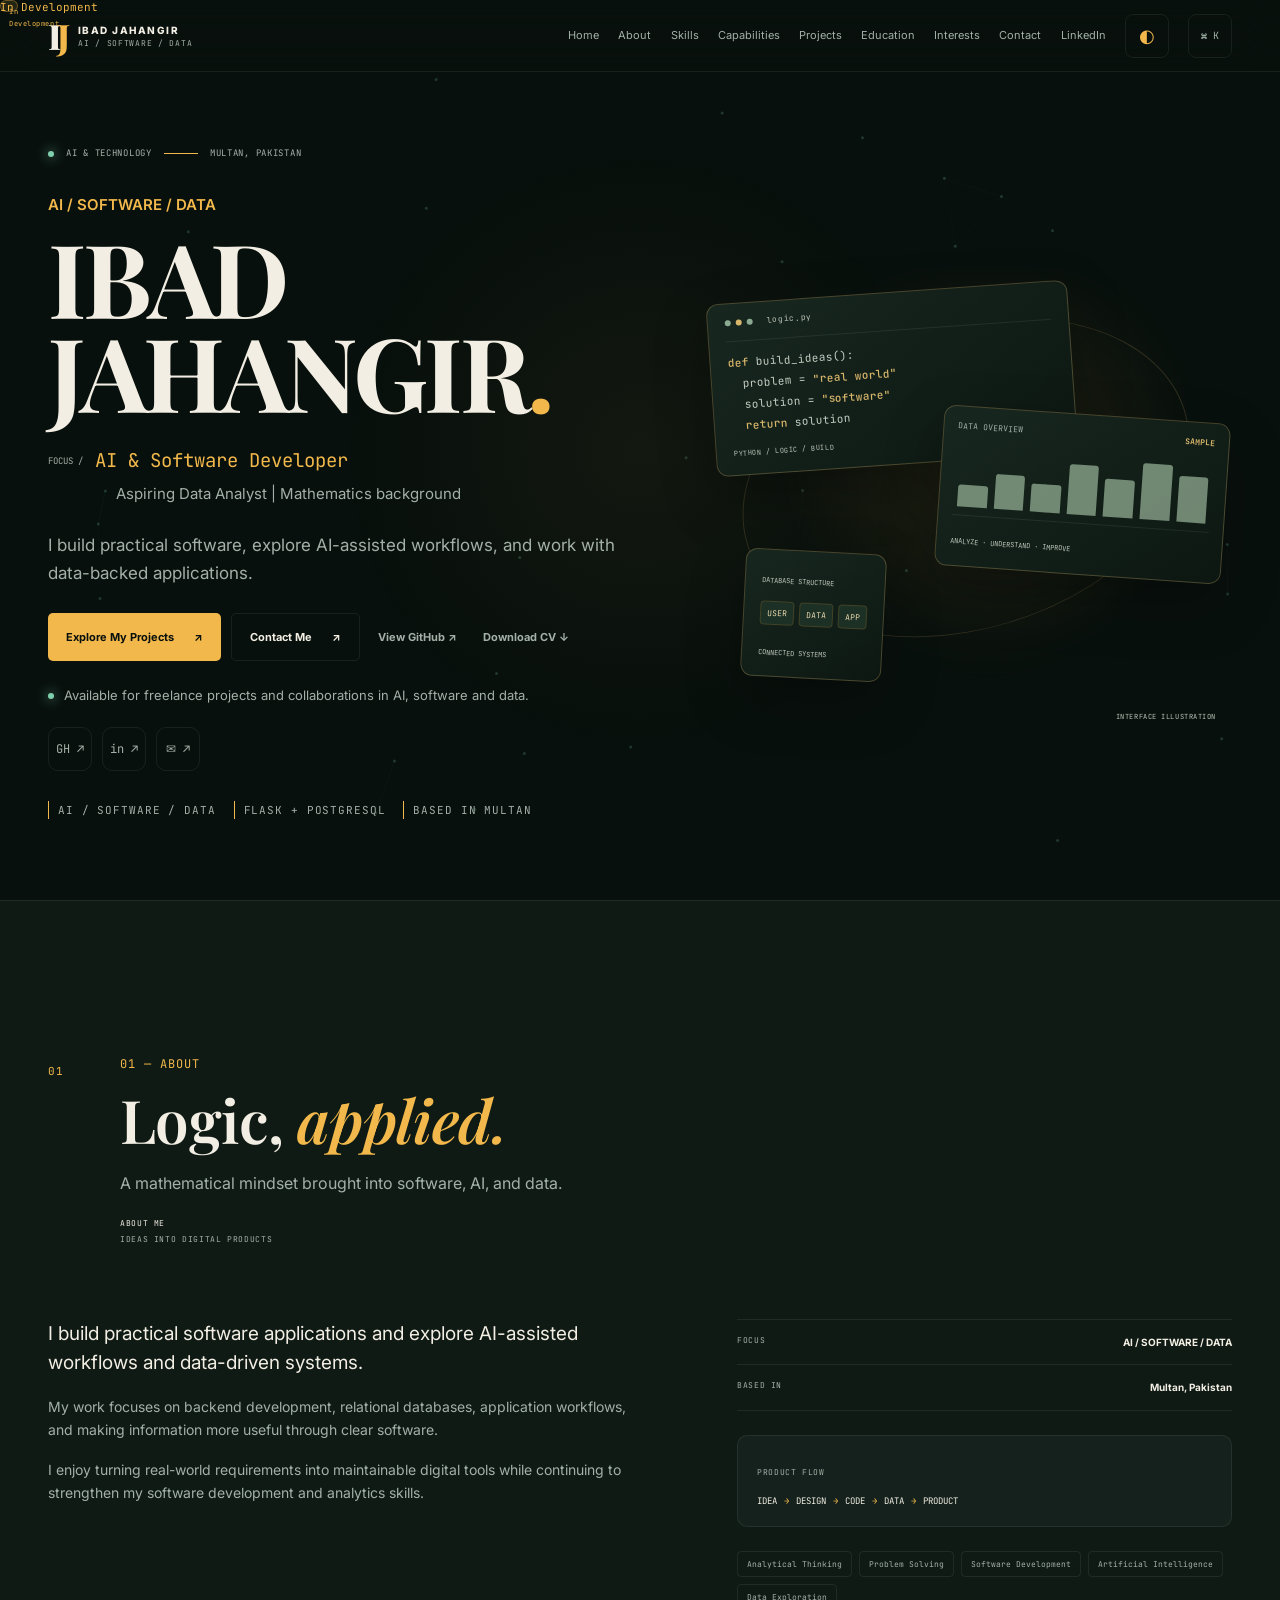
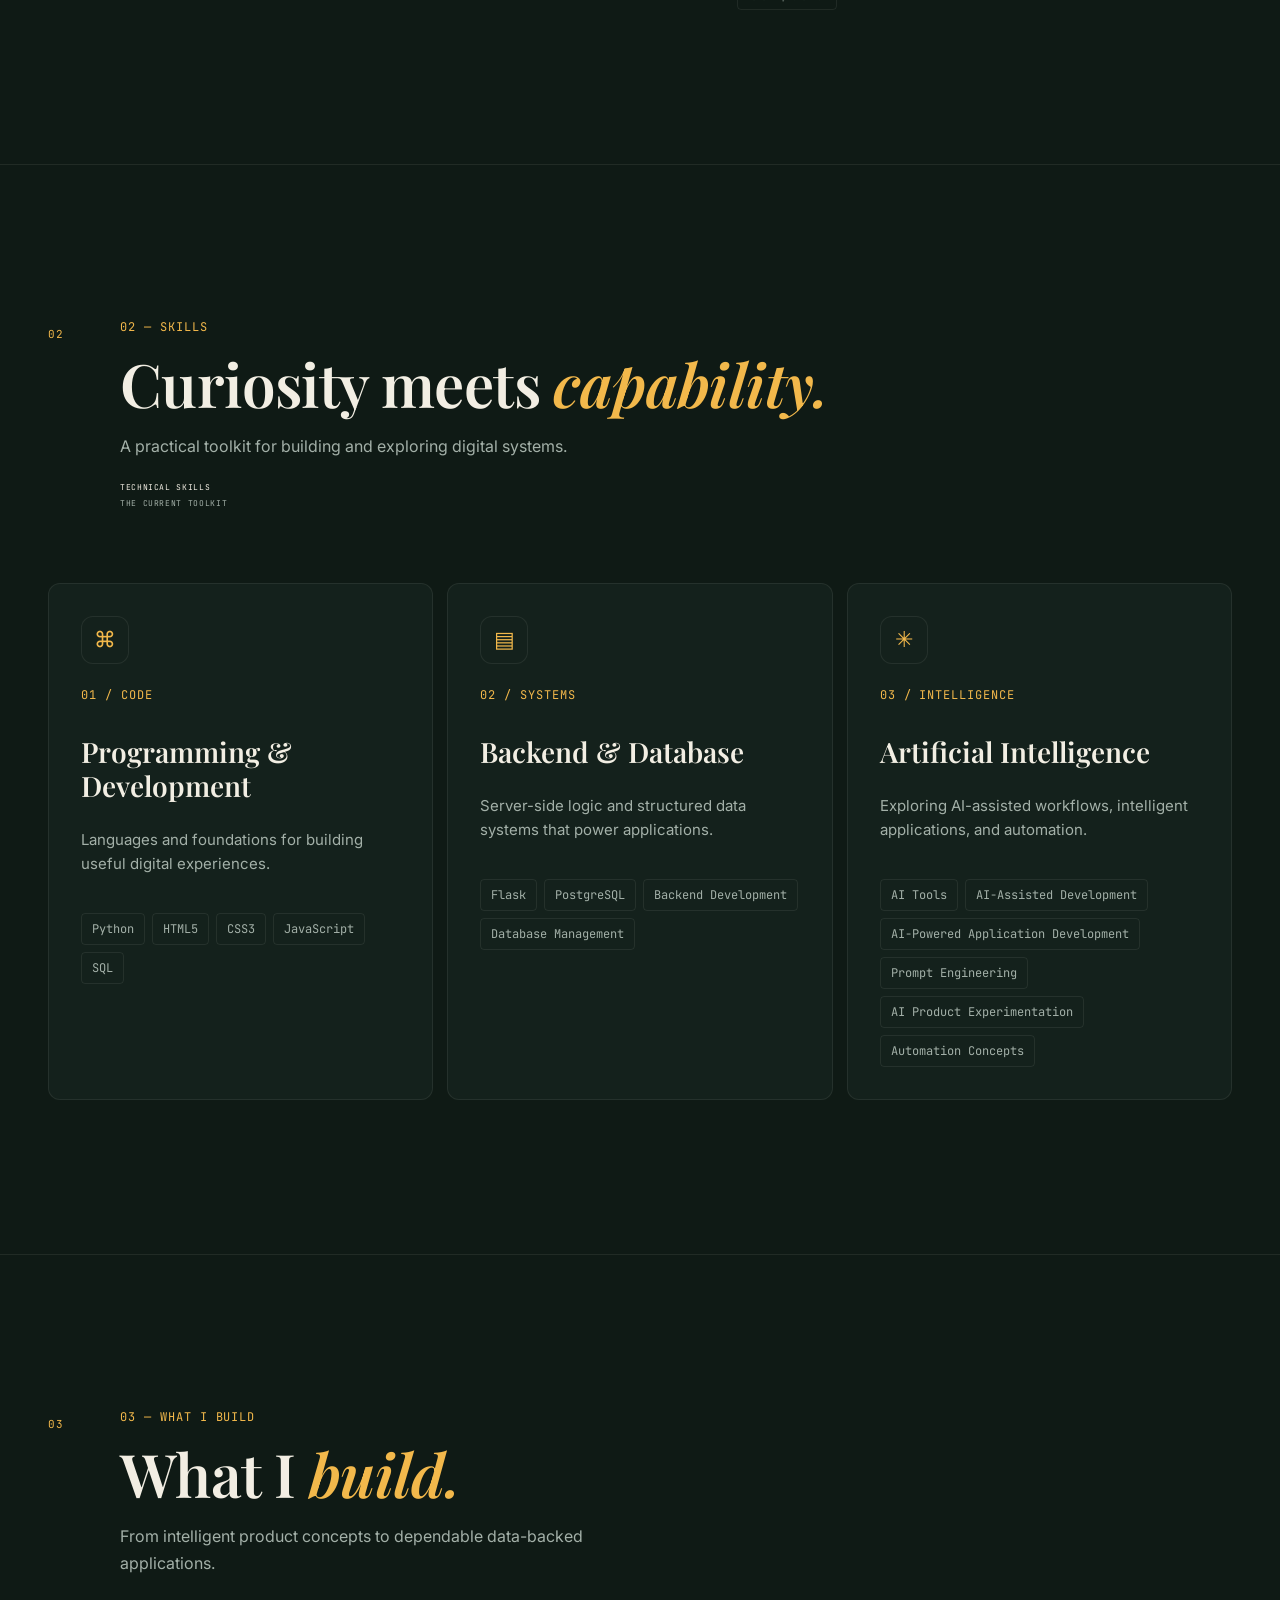
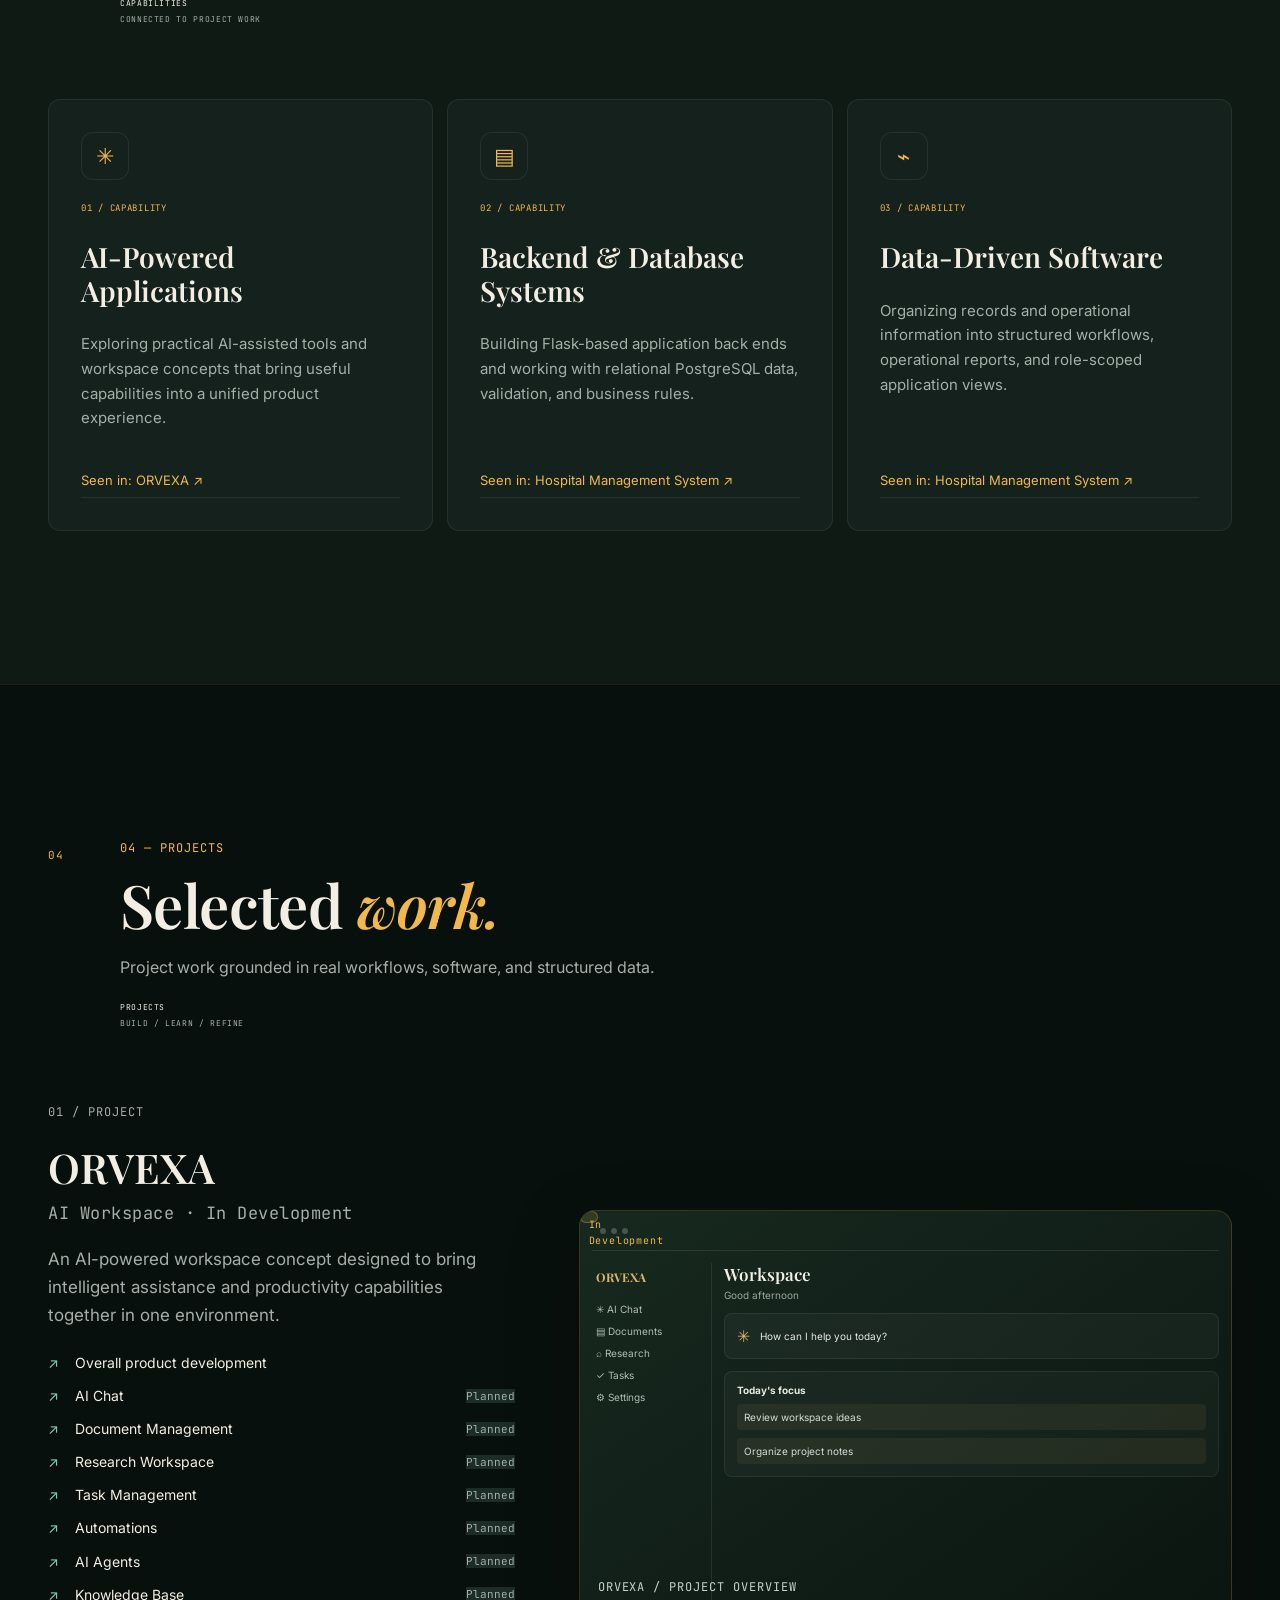
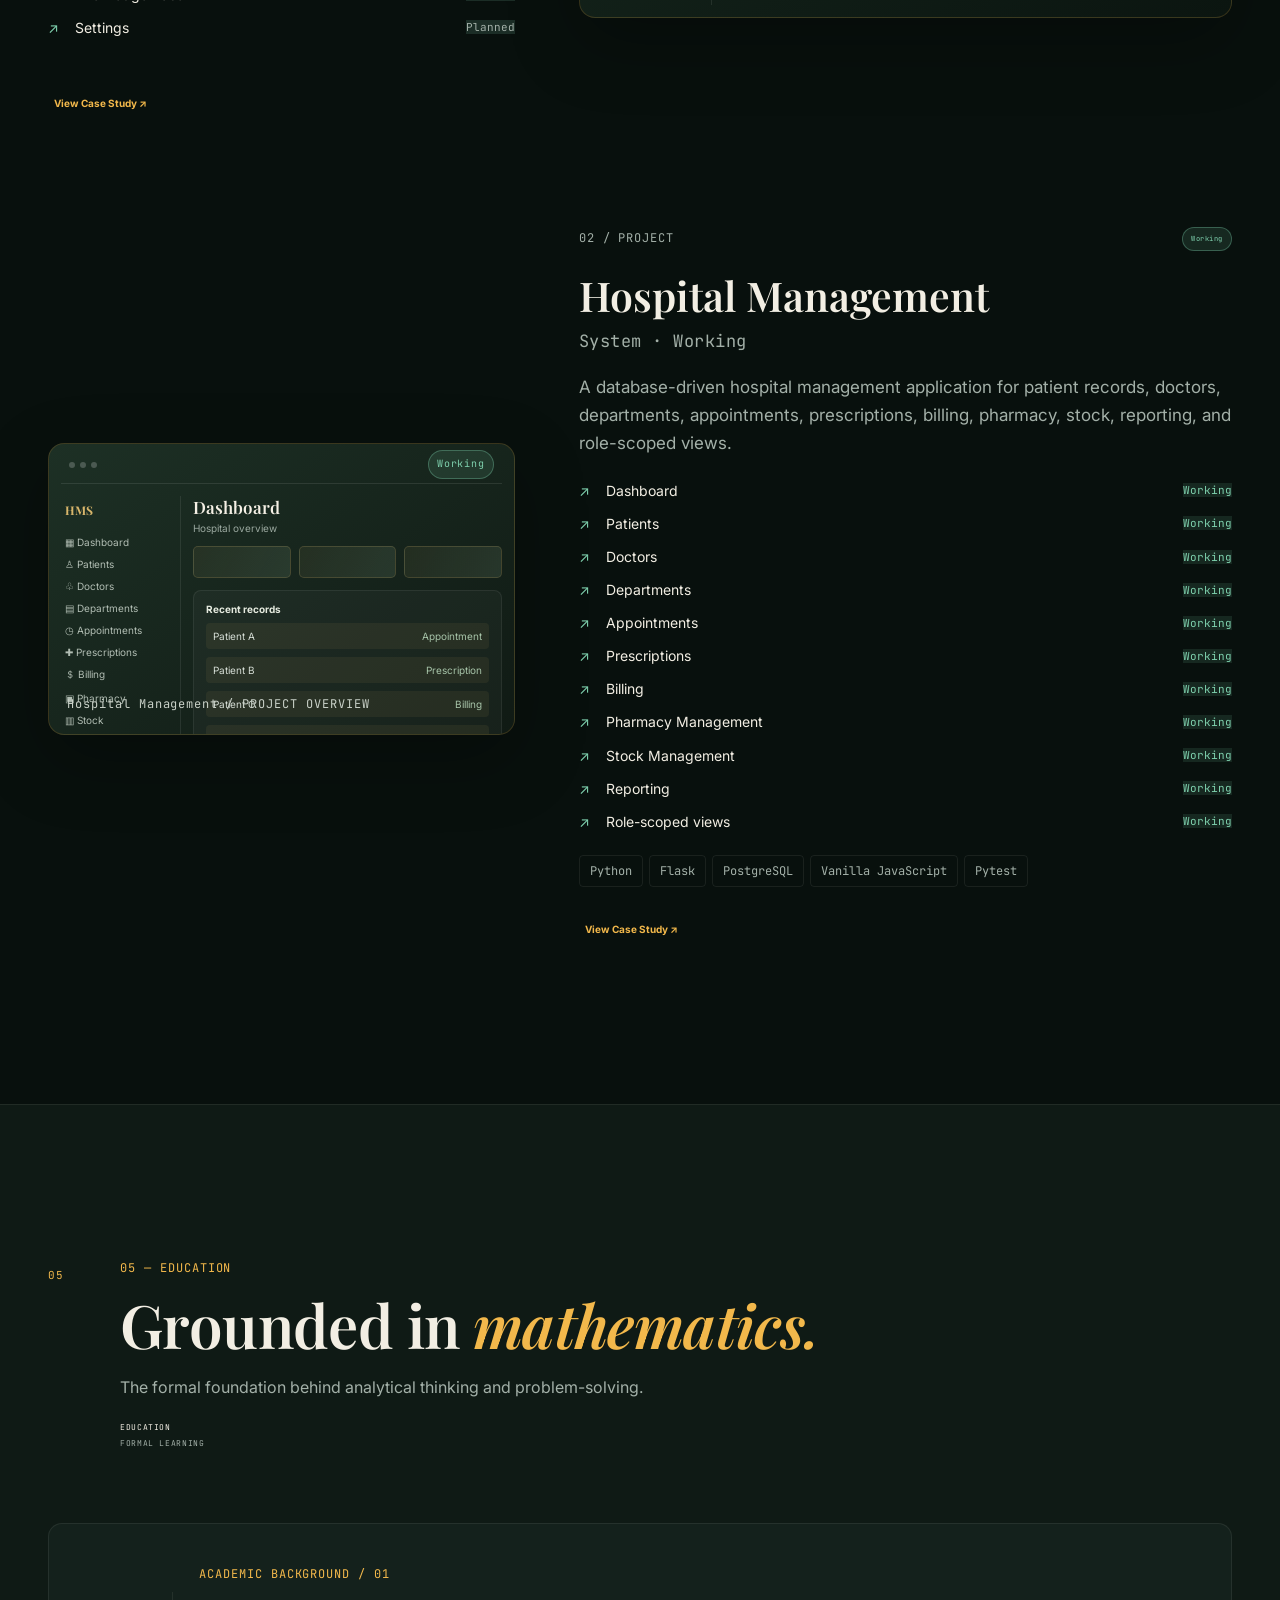
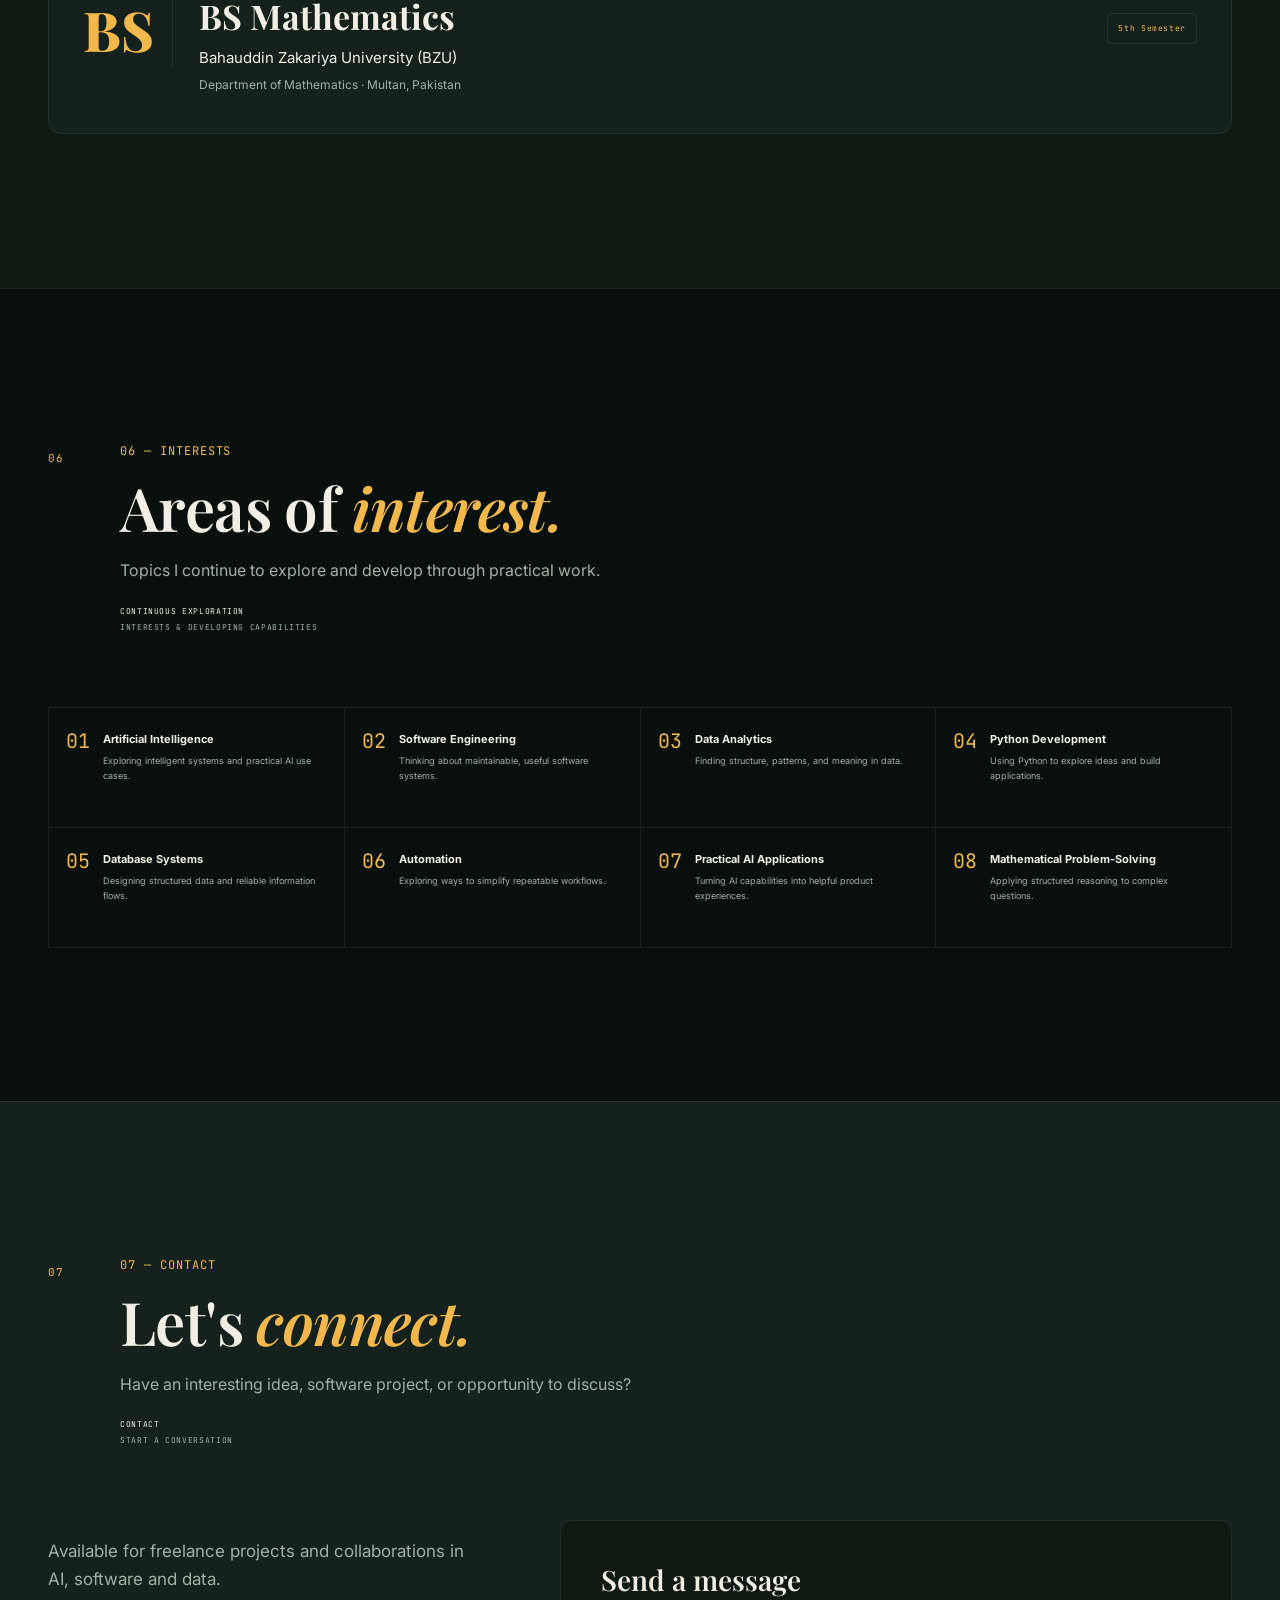
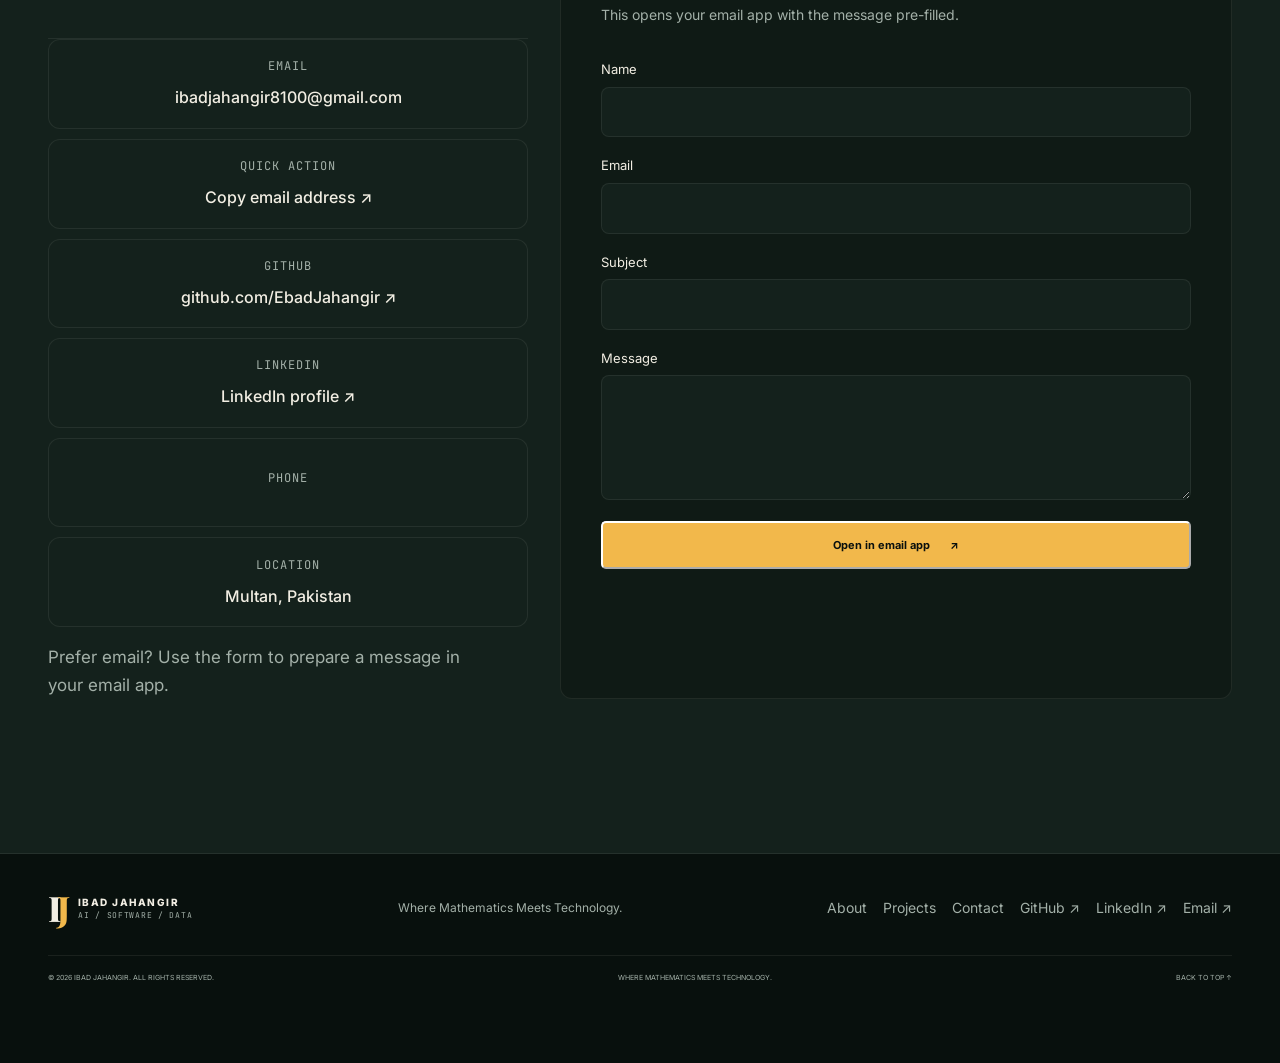
==== commit bcc4e3ec: "polish(c): make dark theme the default on first visit" ====
--- a/index.html
+++ b/index.html
@@ -1,5 +1,5 @@
 <!doctype html>
-<html lang="en" data-theme="light">
+<html lang="en" data-theme="dark">
 <head>
 <meta charset="utf-8"><meta name="viewport" content="width=device-width,initial-scale=1">
 <meta name="theme-color" content="#08100D" media="(prefers-color-scheme: dark)">
@@ -13,7 +13,7 @@
 <title>Ibad Jahangir | AI &amp; Software Developer</title><link rel="icon" type="image/svg+xml" href="assets/favicon/favicon.svg">
 <link rel="preconnect" href="https://fonts.googleapis.com"><link rel="preconnect" href="https://fonts.gstatic.com" crossorigin>
 <link href="https://fonts.googleapis.com/css2?family=Playfair+Display:ital,wght@0,600;0,700;1,600;1,700&family=Inter:wght@400;500;600;700&family=JetBrains+Mono:wght@400;500&display=swap" rel="stylesheet">
-<script>try{document.documentElement.dataset.theme=localStorage.getItem('ij-theme-v2')||'light'}catch(e){}</script>
+<script>try{document.documentElement.dataset.theme=localStorage.getItem('ij-theme-v2')||'dark'}catch(e){}</script>
 <link rel="stylesheet" href="style.css"><script src="data.js" defer></script><script src="script.js" defer></script>
 
 <script type="application/ld+json">{"@context":"https://schema.org","@type":"Person","name":"Ibad Jahangir","jobTitle":"AI & Software Developer","email":"mailto:ibadjahangir8100@gmail.com","address":{"@type":"PostalAddress","addressLocality":"Multan","addressCountry":"Pakistan"},"alumniOf":{"@type":"CollegeOrUniversity","name":"Bahauddin Zakariya University"},"sameAs":["https://github.com/EbadJahangir","https://www.linkedin.com/in/ibad-jahangir-a57148356"]}</script>
--- a/style.css
+++ b/style.css
@@ -17,13 +17,13 @@
  --accent:#355744;--accent-soft:#8A5A00;--muted:var(--text-muted);--border:var(--border-subtle);--shadow:0 24px 60px rgba(48,39,24,.07);
 }
 *{box-sizing:border-box}html{scroll-behavior:smooth;scroll-padding-top:calc(var(--header) + 18px)}body{margin:0;background:var(--bg);color:var(--text);font:16px/1.65 var(--body);overflow-x:hidden;transition:background-color .25s var(--ease),color .25s var(--ease)}body:before{content:"";position:fixed;inset:0;z-index:-1;pointer-events:none;opacity:.18;background-image:radial-gradient(var(--muted) .65px,transparent .65px);background-size:22px 22px;mask-image:linear-gradient(90deg,transparent,#000 25%,#000 75%,transparent)}a{color:inherit;text-decoration:none}button,input,textarea{font:inherit;color:inherit}button{cursor:pointer}::selection{background:var(--gold-soft);color:var(--text)}a:focus-visible,button:focus-visible,input:focus-visible,textarea:focus-visible,[tabindex]:focus-visible{outline:2px solid var(--accent);outline-offset:4px}.shell{width:min(1160px,calc(100% - 56px));margin-inline:auto}.section-shell{width:min(1280px,calc(100% - 56px));margin-inline:auto}.mono,.eyebrow,.section-label,.section-index,.section-aside,.proof-row,.window-bar,.code-foot,.visual-caption,.skill-code,.project-meta,.status,.education-meta,.contact-link>span,.palette-label,.palette-foot,.fact-list span,.pipeline>span{font-family:var(--mono);letter-spacing:.08em}.progress{position:fixed;z-index:120;top:0;left:0;height:2px;width:0;background:var(--accent)}.skip-link{position:fixed;z-index:200;top:8px;left:8px;padding:10px 14px;background:var(--gold-fill);color:var(--on-gold);transform:translateY(-150%)}.skip-link:focus{transform:none}
-.site-header{height:var(--header);position:sticky;top:0;z-index:50;background:color-mix(in srgb,var(--bg) 88%,transparent);backdrop-filter:blur(18px);border-bottom:1px solid var(--border)}.nav{height:100%;display:flex;align-items:center;justify-content:space-between}.brand{display:flex;align-items:center;gap:12px}.brand-mark{font:800 35px/.9 var(--display);letter-spacing:-.13em}.brand-mark span{color:var(--accent)}.brand-name{font-size:10px;font-weight:800;letter-spacing:.15em;line-height:1.5}.brand-name small{display:block;color:var(--muted);font:8px var(--mono);letter-spacing:.09em}.nav-links{display:flex;align-items:center;gap:clamp(10px,1.5vw,22px)}.nav-links>a{font-size:11px;color:var(--muted);position:relative}.nav-links>a:hover,.nav-links>a.active{color:var(--text)}.nav-links>a.active:after{content:"";position:absolute;bottom:-9px;left:0;width:100%;height:1px;background:var(--accent)}.theme-toggle,.command-hint{border:1px solid var(--border);background:transparent;border-radius:8px;min-width:36px;height:36px}.theme-toggle{font-size:18px;color:var(--accent)}.command-hint{font:10px var(--mono);padding:0 9px;color:var(--muted)}.menu-toggle{display:none}
+.site-header{height:var(--header);position:sticky;top:0;z-index:50;background:color-mix(in srgb,var(--bg) 88%,transparent);backdrop-filter:blur(18px);border-bottom:1px solid var(--border)}.nav{height:100%;display:flex;align-items:center;justify-content:space-between}.brand{display:flex;align-items:center;gap:12px}.brand-mark{font:800 35px/.9 var(--display);letter-spacing:-.13em}.brand-mark span{color:var(--accent)}.brand-name{font-size:10px;font-weight:800;letter-spacing:.15em;line-height:1.5}.brand-name small{display:block;color:var(--muted);font:8px var(--mono);letter-spacing:.09em}.nav-links{display:flex;align-items:center;gap:clamp(10px,1.5vw,22px)}.nav-links>a{font-size:11px;color:var(--muted);position:relative}.nav-links>a:hover,.nav-links>a.active{color:var(--text)}.nav-links>a.active:after{content:"";position:absolute;bottom:-9px;left:0;width:100%;height:1px;background:var(--accent)}.theme-toggle,.command-hint{border:1px solid var(--border);background:transparent;border-radius:8px;min-width:44px;min-height:44px;height:44px}.theme-toggle{font-size:18px;color:var(--accent)}.command-hint{font:10px var(--mono);padding:0 9px;color:var(--muted)}.menu-toggle{display:none;min-width:44px;min-height:44px}
 .hero{min-height:calc(100svh - var(--header));display:grid;grid-template-columns:1fr .95fr;align-items:center;gap:4%;padding-block:76px 64px;position:relative}.hero-copy{max-width:650px;position:relative;z-index:2}.eyebrow{display:flex;align-items:center;gap:12px;color:var(--muted);font-size:9px}.eyebrow i{width:34px;height:1px;background:var(--accent)}.status-dot{width:6px;height:6px;border-radius:50%;background:var(--mint);box-shadow:0 0 12px var(--mint)}.hero-kicker{color:var(--accent);font-size:15px;font-weight:600;margin:32px 0 12px}.hero h1{font:800 clamp(76px,9.5vw,132px)/.82 var(--display);letter-spacing:-.075em;margin:0 0 30px}.hero h1 span{color:var(--muted)}.hero h1 b{color:var(--accent)}.hero-role{display:flex;gap:12px;font:clamp(14px,1.5vw,19px) var(--mono);margin:0}.role-prefix{font-size:9px;color:var(--muted);align-self:center}.hero-role #typedRole{color:var(--accent)}.hero-sub{margin:9px 0 0 68px;color:var(--muted);font-size:13px}.hero-description{max-width:490px;color:var(--muted);font-size:15px;margin:24px 0 26px}.hero-actions{display:flex;align-items:center;gap:10px;flex-wrap:wrap}.btn{display:inline-flex;align-items:center;justify-content:center;gap:20px;min-height:48px;padding:0 18px;border-radius:5px;font-size:11px;font-weight:700;transition:transform .2s,background .2s,border .2s}.btn:hover{transform:translateY(-3px)}.btn-primary{background:var(--accent);color:#171810}.btn-primary:hover{background:var(--accent-soft)}.btn-outline{border:1px solid var(--border)}.btn-outline:hover{border-color:var(--accent)}.btn-ghost{color:var(--muted);padding-inline:8px}.proof-row{display:flex;gap:16px;flex-wrap:wrap;margin-top:58px;color:var(--muted);font-size:8px}.proof-row span{border-left:1px solid var(--accent);padding-left:9px}
 .hero-visual{min-height:490px;position:relative;display:grid;place-items:center;isolation:isolate}.hero-visual:before{content:"";position:absolute;inset:8%;z-index:-1;background:radial-gradient(circle at 55% 45%,color-mix(in srgb,var(--accent) 12%,transparent),transparent 65%);filter:blur(12px)}.visual-orbit{position:absolute;inset:7%;border:1px solid var(--border);border-radius:50%;transform:rotate(-17deg) scaleY(.72)}.visual-code,.visual-dashboard,.visual-schema,.visual-ai{position:absolute;border:1px solid var(--border);background:var(--surface);box-shadow:var(--shadow);border-radius:12px}.visual-code{width:68%;left:2%;top:12%;padding:0 17px 16px;transform:rotate(-4deg)}.window-bar{height:38px;display:flex;align-items:center;gap:5px;border-bottom:1px solid var(--border);font-size:8px;color:var(--muted)}.window-bar i{width:6px;height:6px;border-radius:50%;background:var(--accent-soft)}.window-bar i:nth-child(2){background:var(--accent)}.window-bar i:nth-child(3){background:var(--mint)}.window-bar span{margin-left:9px}.visual-code pre{font:11px/1.9 var(--mono);color:var(--muted);white-space:pre-wrap}.visual-code pre b{color:var(--accent);font-weight:500}.code-foot{font-size:7px;color:var(--muted)}.visual-dashboard{width:54%;right:1%;top:37%;padding:14px;background:var(--surface-2);transform:rotate(4deg)}.dash-head{display:flex;justify-content:space-between;font:8px var(--mono);color:var(--muted)}.dash-head b{color:var(--accent)}.dash-bars{height:76px;display:flex;align-items:end;gap:7px;padding:12px 4px 0}.dash-bars i{flex:1;background:var(--accent);opacity:.7;border-radius:3px 3px 0 0}.dash-bars i:nth-child(1){height:35%}.dash-bars i:nth-child(2){height:55%}.dash-bars i:nth-child(3){height:44%}.dash-bars i:nth-child(4){height:78%}.dash-bars i:nth-child(5){height:60%}.dash-bars i:nth-child(6){height:88%}.dash-bars i:nth-child(7){height:72%}.dash-line{height:1px;background:var(--border);margin:8px 0}.visual-dashboard small{font:7px var(--mono);color:var(--muted)}.visual-schema{left:8%;bottom:9%;padding:13px 16px;transform:rotate(3deg)}.visual-schema>span,.visual-schema>b{font:7px var(--mono);color:var(--muted)}.visual-schema div{display:flex;gap:5px;margin:10px 0}.visual-schema i{font:8px var(--mono);font-style:normal;padding:6px;background:var(--surface-2);border:1px solid var(--border);border-radius:4px}.visual-ai{right:4%;bottom:9%;display:flex;align-items:center;gap:10px;padding:12px 15px;transform:rotate(-3deg)}.visual-ai>span{display:grid;place-items:center;width:30px;height:30px;background:var(--accent);color:#111;border-radius:9px}.visual-ai b,.visual-ai small{display:block}.visual-ai b{font-size:9px}.visual-ai small{font-size:7px;color:var(--muted)}.visual-monogram{position:absolute;z-index:-1;font:800 clamp(110px,18vw,220px)/1 var(--display);letter-spacing:-.14em;color:color-mix(in srgb,var(--text) 8%,transparent)}.visual-monogram span{color:var(--accent)}.profile-photo{position:absolute;z-index:3;right:8%;top:7%;width:112px;height:112px;object-fit:cover;border-radius:50%;border:3px solid var(--accent);box-shadow:var(--shadow)}.visual-caption{position:absolute;bottom:0;right:3%;font-size:7px;color:var(--muted)}
 .content-section{padding:112px 0;border-top:1px solid var(--border)}.section-head{display:grid;grid-template-columns:52px 1fr auto;gap:20px;align-items:start;margin-bottom:52px}.section-index{font-size:11px;color:var(--accent);padding-top:7px}.section-label{font-size:9px;color:var(--accent);margin:0 0 15px}.section-head h2{font:700 clamp(40px,5.6vw,70px)/1.02 var(--display);letter-spacing:-.055em;margin:0}.section-head h2 em{font-style:normal;color:var(--accent)}.section-aside{text-align:right;font-size:8px;line-height:2;padding-top:7px}.section-aside span{color:var(--muted)}.about-grid{display:grid;grid-template-columns:1fr .85fr;gap:9%;align-items:start}.about-copy{max-width:620px}.about-copy p{font-size:14px;color:var(--muted);margin:0 0 17px}.about-copy p:first-child{font-size:19px;line-height:1.55;color:var(--text)}.about-side{display:grid;gap:24px}.fact-list{border-top:1px solid var(--border)}.fact-list div{display:flex;justify-content:space-between;gap:15px;padding:14px 0;border-bottom:1px solid var(--border)}.fact-list span{font-size:8px;color:var(--muted)}.fact-list b{font-size:10px}.pipeline{background:var(--surface);border:1px solid var(--border);padding:19px;border-radius:10px}.pipeline>span{font-size:8px;color:var(--muted)}.pipeline div{margin-top:12px;font:9px var(--mono);display:flex;gap:7px;flex-wrap:wrap}.pipeline i{font-style:normal;color:var(--accent)}.chip-row{display:flex;flex-wrap:wrap;gap:7px}.chip-row span,.skill-tags span,.project-tags span{font:8px var(--mono);border:1px solid var(--border);padding:7px 9px;border-radius:4px;color:var(--muted)}
 .skills-section,.education-section{background:var(--bg-elevated)}.skills-grid{display:grid;grid-template-columns:repeat(3,1fr);gap:14px}.skill-card{background:var(--surface);border:1px solid var(--border);border-radius:12px;padding:26px;min-height:290px;transition:transform .25s,border-color .25s}.skill-card:hover,.capability-card:hover{transform:translateY(-5px);border-color:color-mix(in srgb,var(--accent) 55%,var(--border))}.skill-code{font-size:8px;color:var(--accent)}.skill-card h3{font:700 26px/1.15 var(--display);margin:30px 0 10px}.skill-card p,.capability-card p{font-size:12px;color:var(--muted)}.skill-tags{display:flex;flex-wrap:wrap;gap:7px;margin-top:22px}.skill-tags span{font-size:8px;padding:6px 8px}
 .capability-grid{display:grid;grid-template-columns:repeat(3,1fr);gap:14px}.capability-card{padding:25px;background:var(--surface);border:1px solid var(--border);border-radius:12px;transition:.25s}.capability-card .cap-number{font:9px var(--mono);color:var(--accent)}.capability-card h3{font:700 24px/1.15 var(--display);margin:26px 0 10px}.capability-card a{display:inline-flex;gap:8px;margin-top:18px;font-size:10px;color:var(--accent);border-bottom:1px solid var(--border);padding-bottom:5px}
-.projects-list{display:grid;gap:26px}.project-block{display:grid;grid-template-columns:1fr 1fr;gap:34px;align-items:center;padding:18px;border:1px solid var(--border);border-radius:16px;background:var(--surface)}.project-block:nth-child(even) .project-art{order:2}.project-art{min-height:310px;position:relative;overflow:hidden;border-radius:10px;background:linear-gradient(145deg,#1b3025,#0c1511);color:#f2eee3;padding:22px;display:grid;place-items:center}.project-art.hospital{background:linear-gradient(145deg,#29382c,#111b15)}.art-ui{width:85%;padding:18px;background:#f5f1e7;color:#18251d;border-radius:8px;box-shadow:0 18px 55px #0006;transform:rotate(-2deg)}.art-ui-top{display:flex;justify-content:space-between;font:8px var(--mono);border-bottom:1px solid #d9d8cc;padding-bottom:12px}.art-ui-grid{display:grid;grid-template-columns:repeat(3,1fr);gap:8px;margin:15px 0}.art-ui-grid i{height:44px;background:#e5e9df;border-radius:4px}.art-ui-grid i:nth-child(2){background:#f0e1bd}.art-ui-lines{display:grid;gap:7px}.art-ui-lines i{height:5px;width:88%;background:#d9ded4}.art-ui-lines i:nth-child(2){width:65%}.art-ui-lines i:nth-child(3){width:76%}.art-label{position:absolute;bottom:14px;left:18px;font:8px var(--mono);letter-spacing:.12em;color:#c9d1c8}.project-content{padding:18px 16px}.project-meta{display:flex;justify-content:space-between;gap:12px;align-items:center;font-size:8px;color:var(--muted)}.status{font-size:7px;padding:5px 8px;border:1px solid var(--border);border-radius:20px}.status.progress{color:var(--accent);border-color:#f2b84b55}.status.built{color:var(--mint);border-color:#7fd1ae55}.project-content h3{font:700 clamp(27px,3vw,38px)/1.08 var(--display);margin:22px 0 4px}.project-subtitle{font-size:13px;color:var(--accent);margin:0 0 14px}.project-content>p{font-size:12px;color:var(--muted)}.project-tags{display:flex;flex-wrap:wrap;gap:6px;margin:18px 0}.project-tags span{font-size:7px}.project-actions{display:flex;gap:15px;align-items:center;flex-wrap:wrap;margin-top:20px}.text-action{border:0;background:none;color:var(--accent);font-size:10px;font-weight:700;padding:0}.text-action:hover{text-decoration:underline}.education-card{display:grid;grid-template-columns:90px 1fr auto;align-items:center;gap:26px;padding:34px;background:var(--surface);border:1px solid var(--border);border-radius:14px}.edu-mark{font:800 55px var(--display);color:var(--accent);border-right:1px solid var(--border)}.education-card h3{font:700 34px var(--display);margin:7px 0}.education-card p{margin:4px 0;color:var(--muted);font-size:12px}.education-card .edu-institution{color:var(--text);font-size:15px}.education-meta{font-size:8px;color:var(--accent);border:1px solid var(--border);padding:8px 10px;border-radius:4px}.interest-grid{display:grid;grid-template-columns:repeat(4,1fr);border-top:1px solid var(--border);border-left:1px solid var(--border)}.interest-item{display:flex;gap:13px;padding:20px 17px;border-right:1px solid var(--border);border-bottom:1px solid var(--border);min-height:120px;transition:background .2s}.interest-item:hover,.interest-item:focus-within{background:var(--surface)}.interest-item>span{font:20px var(--mono);color:var(--accent)}.interest-item h3{font-size:11px;margin:2px 0 6px}.interest-item p{font-size:9px;color:var(--muted);margin:0}
+.projects-list{display:grid;gap:26px}.project-block{display:grid;grid-template-columns:1fr 1fr;gap:34px;align-items:center;padding:18px;border:1px solid var(--border);border-radius:16px;background:var(--surface)}.project-block:nth-child(even) .project-art{order:2}.project-art{min-height:310px;position:relative;overflow:hidden;border-radius:10px;background:linear-gradient(145deg,#1b3025,#0c1511);color:#f2eee3;padding:22px;display:grid;place-items:center}.project-art.hospital{background:linear-gradient(145deg,#29382c,#111b15)}.art-ui{width:85%;padding:18px;background:#f5f1e7;color:#18251d;border-radius:8px;box-shadow:0 18px 55px #0006;transform:rotate(-2deg)}.art-ui-top{display:flex;justify-content:space-between;font:8px var(--mono);border-bottom:1px solid #d9d8cc;padding-bottom:12px}.art-ui-grid{display:grid;grid-template-columns:repeat(3,1fr);gap:8px;margin:15px 0}.art-ui-grid i{height:44px;background:#e5e9df;border-radius:4px}.art-ui-grid i:nth-child(2){background:#f0e1bd}.art-ui-lines{display:grid;gap:7px}.art-ui-lines i{height:5px;width:88%;background:#d9ded4}.art-ui-lines i:nth-child(2){width:65%}.art-ui-lines i:nth-child(3){width:76%}.art-label{position:absolute;bottom:14px;left:18px;font:8px var(--mono);letter-spacing:.12em;color:#c9d1c8}.project-content{padding:18px 16px}.project-meta{display:flex;justify-content:space-between;gap:12px;align-items:center;font-size:8px;color:var(--muted)}.status{font-size:7px;padding:5px 8px;border:1px solid var(--border);border-radius:20px}.status.progress{color:var(--accent);border-color:#f2b84b55}.status.built{color:var(--mint);border-color:#7fd1ae55}.project-content h3{font:700 clamp(27px,3vw,38px)/1.08 var(--display);margin:22px 0 4px}.project-subtitle{font-size:13px;color:var(--accent);margin:0 0 14px}.project-content>p{font-size:12px;color:var(--muted)}.project-tags{display:flex;flex-wrap:wrap;gap:6px;margin:18px 0}.project-tags span{font-size:7px}.project-actions{display:flex;gap:15px;align-items:center;flex-wrap:wrap;margin-top:20px}.text-action{border:0;background:none;color:var(--accent);font-size:10px;font-weight:700;padding:10px 6px;min-width:44px;min-height:44px;display:inline-flex;align-items:center;justify-content:center}.text-action:hover{text-decoration:underline}.education-card{display:grid;grid-template-columns:90px 1fr auto;align-items:center;gap:26px;padding:34px;background:var(--surface);border:1px solid var(--border);border-radius:14px}.edu-mark{font:800 55px var(--display);color:var(--accent);border-right:1px solid var(--border)}.education-card h3{font:700 34px var(--display);margin:7px 0}.education-card p{margin:4px 0;color:var(--muted);font-size:12px}.education-card .edu-institution{color:var(--text);font-size:15px}.education-meta{font-size:8px;color:var(--accent);border:1px solid var(--border);padding:8px 10px;border-radius:4px}.interest-grid{display:grid;grid-template-columns:repeat(4,1fr);border-top:1px solid var(--border);border-left:1px solid var(--border)}.interest-item{display:flex;gap:13px;padding:20px 17px;border-right:1px solid var(--border);border-bottom:1px solid var(--border);min-height:120px;transition:background .2s}.interest-item:hover,.interest-item:focus-within{background:var(--surface)}.interest-item>span{font:20px var(--mono);color:var(--accent)}.interest-item h3{font-size:11px;margin:2px 0 6px}.interest-item p{font-size:9px;color:var(--muted);margin:0}
 .contact-section{padding:100px 0;background:var(--surface);border-block:1px solid var(--border)}.contact-grid{display:grid;grid-template-columns:1fr .8fr;gap:10%;align-items:start}.contact-copy>p{max-width:440px;color:var(--muted);font-size:14px}.contact-links{border-top:1px solid var(--border);margin-top:28px}.contact-link{display:flex;justify-content:space-between;align-items:center;gap:12px;width:100%;padding:16px 0;border:0;border-bottom:1px solid var(--border);background:none;text-align:left}.contact-link>span{font-size:8px;color:var(--muted)}.contact-link b{font-size:11px;font-weight:600}.contact-link:hover b{color:var(--accent)}.message-form{background:var(--bg-elevated);border:1px solid var(--border);border-radius:12px;padding:25px}.message-form h3{font:700 24px var(--display);margin:0}.message-form>p{font-size:10px;color:var(--muted);margin:5px 0 20px}.message-form label{display:block;font-size:10px;margin:13px 0 5px}.message-form input,.message-form textarea{display:block;width:100%;margin-top:6px;padding:11px 12px;border:1px solid var(--border);border-radius:5px;background:var(--surface);font-size:12px;resize:vertical}.message-form input:focus,.message-form textarea:focus{border-color:var(--accent);outline:1px solid var(--accent)}.field-error{display:block;color:#d87964;font-size:9px;min-height:0}.field-error:not(:empty){margin-top:3px}.message-form button{margin-top:16px}
 .footer{padding:32px 0 18px}.footer-top{display:flex;align-items:center;justify-content:space-between;gap:18px;padding-bottom:25px;border-bottom:1px solid var(--border)}.footer-top>p{font-size:12px;color:var(--muted)}.footer-nav{display:flex;gap:17px;font-size:10px;color:var(--muted)}.footer-nav a:hover{color:var(--accent)}.footer-bottom{display:flex;justify-content:space-between;gap:14px;padding-top:16px;font-size:7px;color:var(--muted)}.back-top{position:fixed;right:22px;bottom:22px;width:42px;height:42px;border:1px solid var(--border);background:var(--surface);color:var(--accent);z-index:30;opacity:0;visibility:hidden;transition:.2s}.back-top.visible{opacity:1;visibility:visible}.toast{position:fixed;bottom:24px;left:50%;transform:translate(-50%,15px);padding:11px 17px;background:var(--gold-fill);color:var(--on-gold);font:10px var(--mono);z-index:120;opacity:0;visibility:hidden;transition:.2s}.toast.show{opacity:1;visibility:visible;transform:translate(-50%,0)}
 .case-dialog,.palette{border:1px solid var(--border);background:var(--bg-elevated);color:var(--text);box-shadow:var(--shadow);padding:0;max-width:min(720px,calc(100% - 28px));width:100%;max-height:88vh;border-radius:14px}.case-dialog::backdrop,.palette::backdrop{background:#000b;backdrop-filter:blur(6px)}.dialog-content{padding:38px;overflow:auto}.dialog-close{position:absolute;right:16px;top:9px;border:0;background:none;font-size:28px;color:var(--muted)}.dialog-content h2{font:700 38px var(--display);margin:0 0 10px}.dialog-content h3{font:700 17px var(--display);margin:24px 0 6px}.dialog-content p,.dialog-content li{font-size:12px;color:var(--muted)}.dialog-content ul{padding-left:19px}.dialog-status{font:8px var(--mono);color:var(--accent);text-transform:uppercase}.dialog-actions{display:flex;gap:15px;margin-top:24px}.dialog-actions a{font-size:10px;color:var(--accent)}.palette{max-width:520px;margin-top:14vh}.palette-search{display:flex;align-items:center;gap:12px;padding:17px;border-bottom:1px solid var(--border);color:var(--accent)}.palette-search input{flex:1;min-width:0;background:none;border:0;outline:0;color:var(--text);font:12px var(--body)}.palette-search kbd{font:8px var(--mono);border:1px solid var(--border);padding:4px 6px;color:var(--muted)}.palette-label{font-size:8px;color:var(--muted);padding:14px 17px 6px}.palette-items{padding:0 8px 8px}.palette-item{width:100%;display:flex;justify-content:space-between;padding:11px 10px;border:0;background:none;text-align:left;font-size:11px}.palette-item:hover,.palette-item.selected{background:var(--surface);color:var(--accent)}.palette-item small{font:8px var(--mono);color:var(--muted)}.palette-foot{border-top:1px solid var(--border);padding:10px 17px;display:flex;justify-content:space-between;color:var(--muted);font-size:7px}
@@ -119,7 +119,7 @@
 @media(prefers-reduced-motion:reduce){*,*::before,*::after{animation-duration:.01ms!important;animation-iteration-count:1!important;scroll-behavior:auto!important;transition-duration:.01ms!important}}
 
 /* Focused cursor glow (desktop pointer only) */
-@media(pointer:fine) and (prefers-reduced-motion:no-preference){body:after{content:"";position:fixed;inset:0;pointer-events:none;z-index:0;background:radial-gradient(420px circle at var(--pointer-x,50%) var(--pointer-y,50%),color-mix(in srgb,var(--accent) 5%,transparent),transparent 72%)}.site-header,.hero,.content-section,.contact-section,.footer{position:relative;z-index:1}}
+@media(hover:hover) and (pointer:fine) and (prefers-reduced-motion:no-preference){body:after{content:"";position:fixed;inset:0;pointer-events:none;z-index:0;background:radial-gradient(420px circle at var(--pointer-x,50%) var(--pointer-y,50%),color-mix(in srgb,var(--accent) 5%,transparent),transparent 72%)}.site-header,.hero,.content-section,.contact-section,.footer{position:relative;z-index:1}}
 .nav-links>a[href="#contact"]{border:1px solid var(--accent);color:var(--accent);padding:8px 14px;border-radius:24px;font-size:12px}
 .nav-links>a[href="#contact"]:after{display:none}
 .nav-links>a[href="#contact"]:hover{background:color-mix(in srgb,var(--accent) 10%,transparent)}
@@ -137,7 +137,7 @@
 
 /* Refined interaction + accessibility pass */
 :where(a,button,input,textarea,[tabindex]):focus-visible{outline:2px solid var(--gold);outline-offset:4px;box-shadow:0 0 0 4px var(--gold-soft)}
-.btn-primary{background:var(--gold);color:var(--on-gold)}.btn-primary:hover{background:var(--gold-hover)}
+.btn-primary{background:var(--gold-fill);color:var(--on-gold)}.btn-primary:hover{background:var(--gold-hover)}
 .status.built,.feature-status.built{color:var(--mint);background:var(--mint-soft)}
 .status.progress,.feature-status.progress{color:var(--gold);background:var(--gold-soft)}
 .status.planned,.feature-status.planned{color:var(--text-muted);background:var(--surface-3)}
@@ -249,7 +249,7 @@
   .projects-list>.project-block { gap:30px!important; }
 }
 @media (max-width: 900px) {
-  .menu-toggle { display:flex!important; flex-direction:column; gap:6px; justify-content:center; width:42px; height:42px; border:1px solid var(--border); background:none; border-radius:6px; }
+  .menu-toggle { display:flex!important; flex-direction:column; gap:6px; justify-content:center; width:44px; height:44px; border:1px solid var(--border); background:none; border-radius:6px; }
   .menu-toggle span { width:17px; height:1px; background:var(--text); margin:auto; }
   .menu-toggle[aria-expanded=true] span:first-child { transform:translateY(3.5px) rotate(45deg); }
   .menu-toggle[aria-expanded=true] span:last-child { transform:translateY(-3.5px) rotate(-45deg); }
